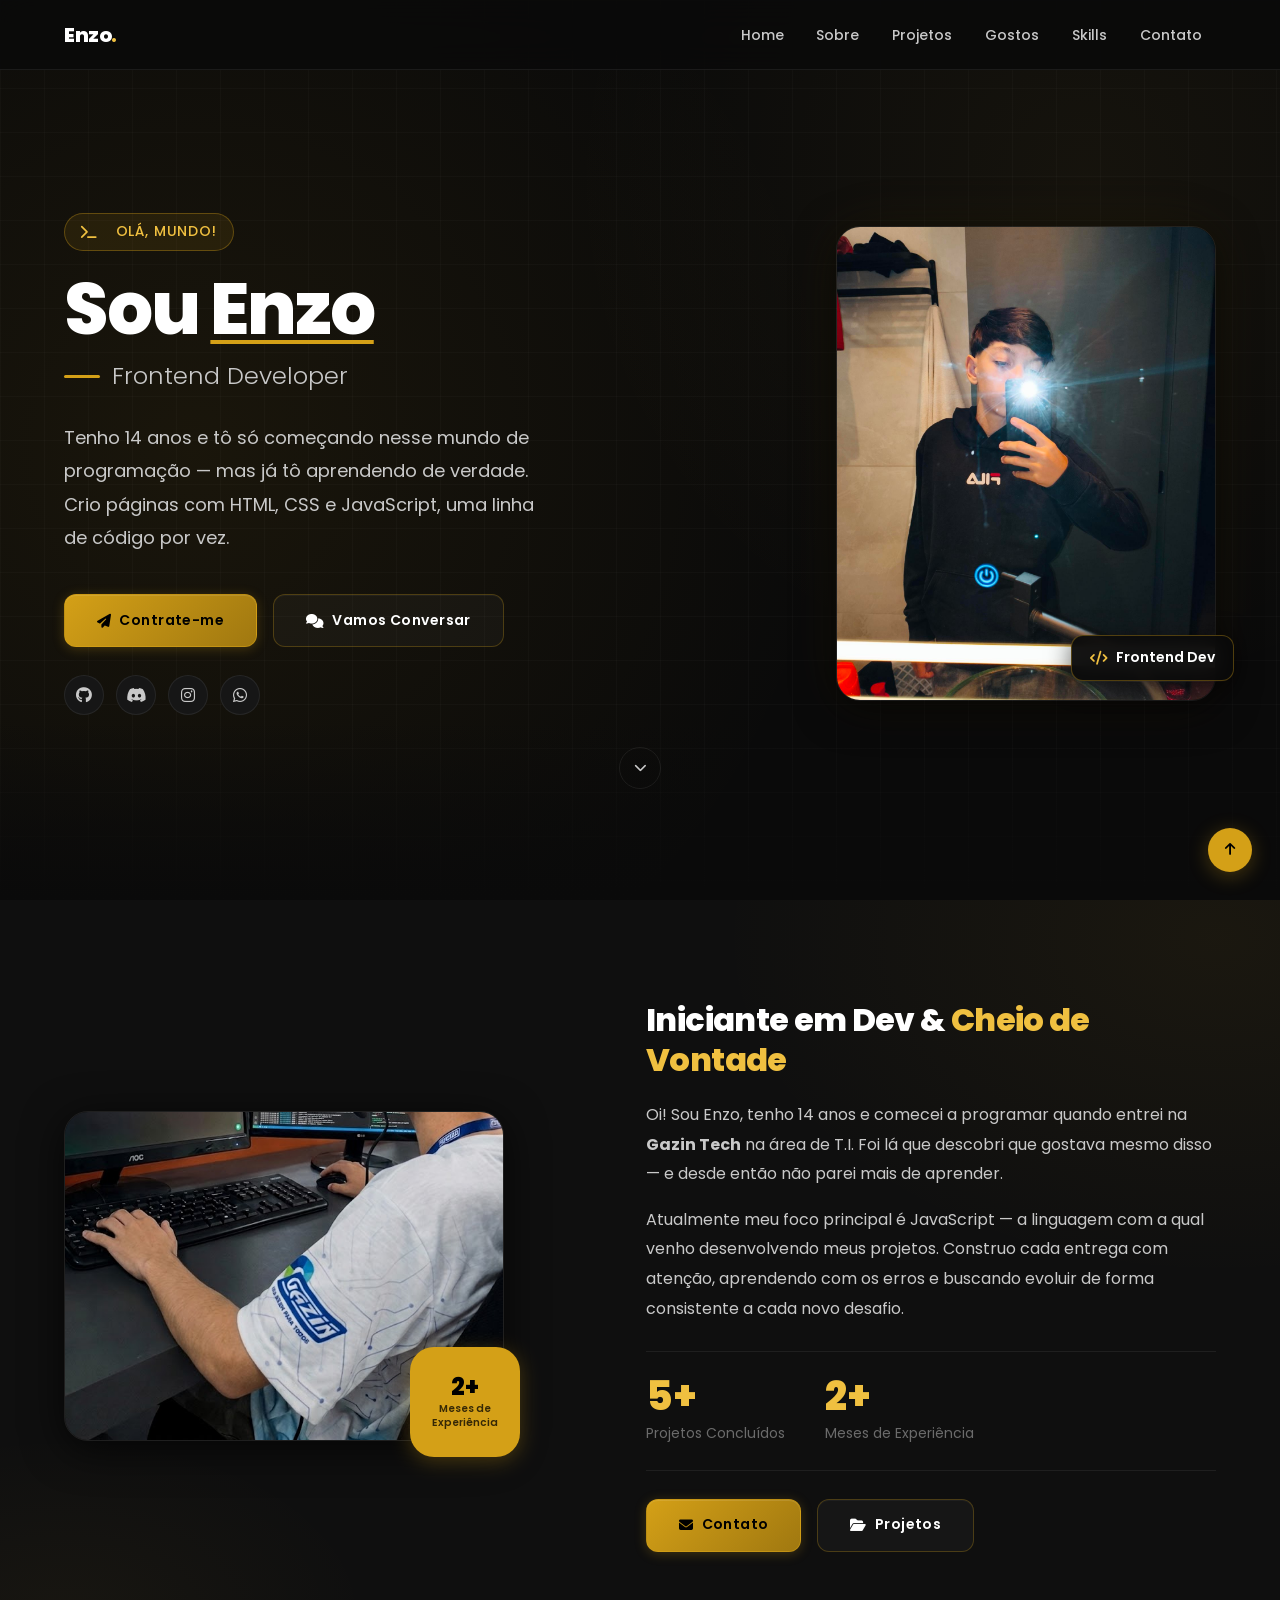
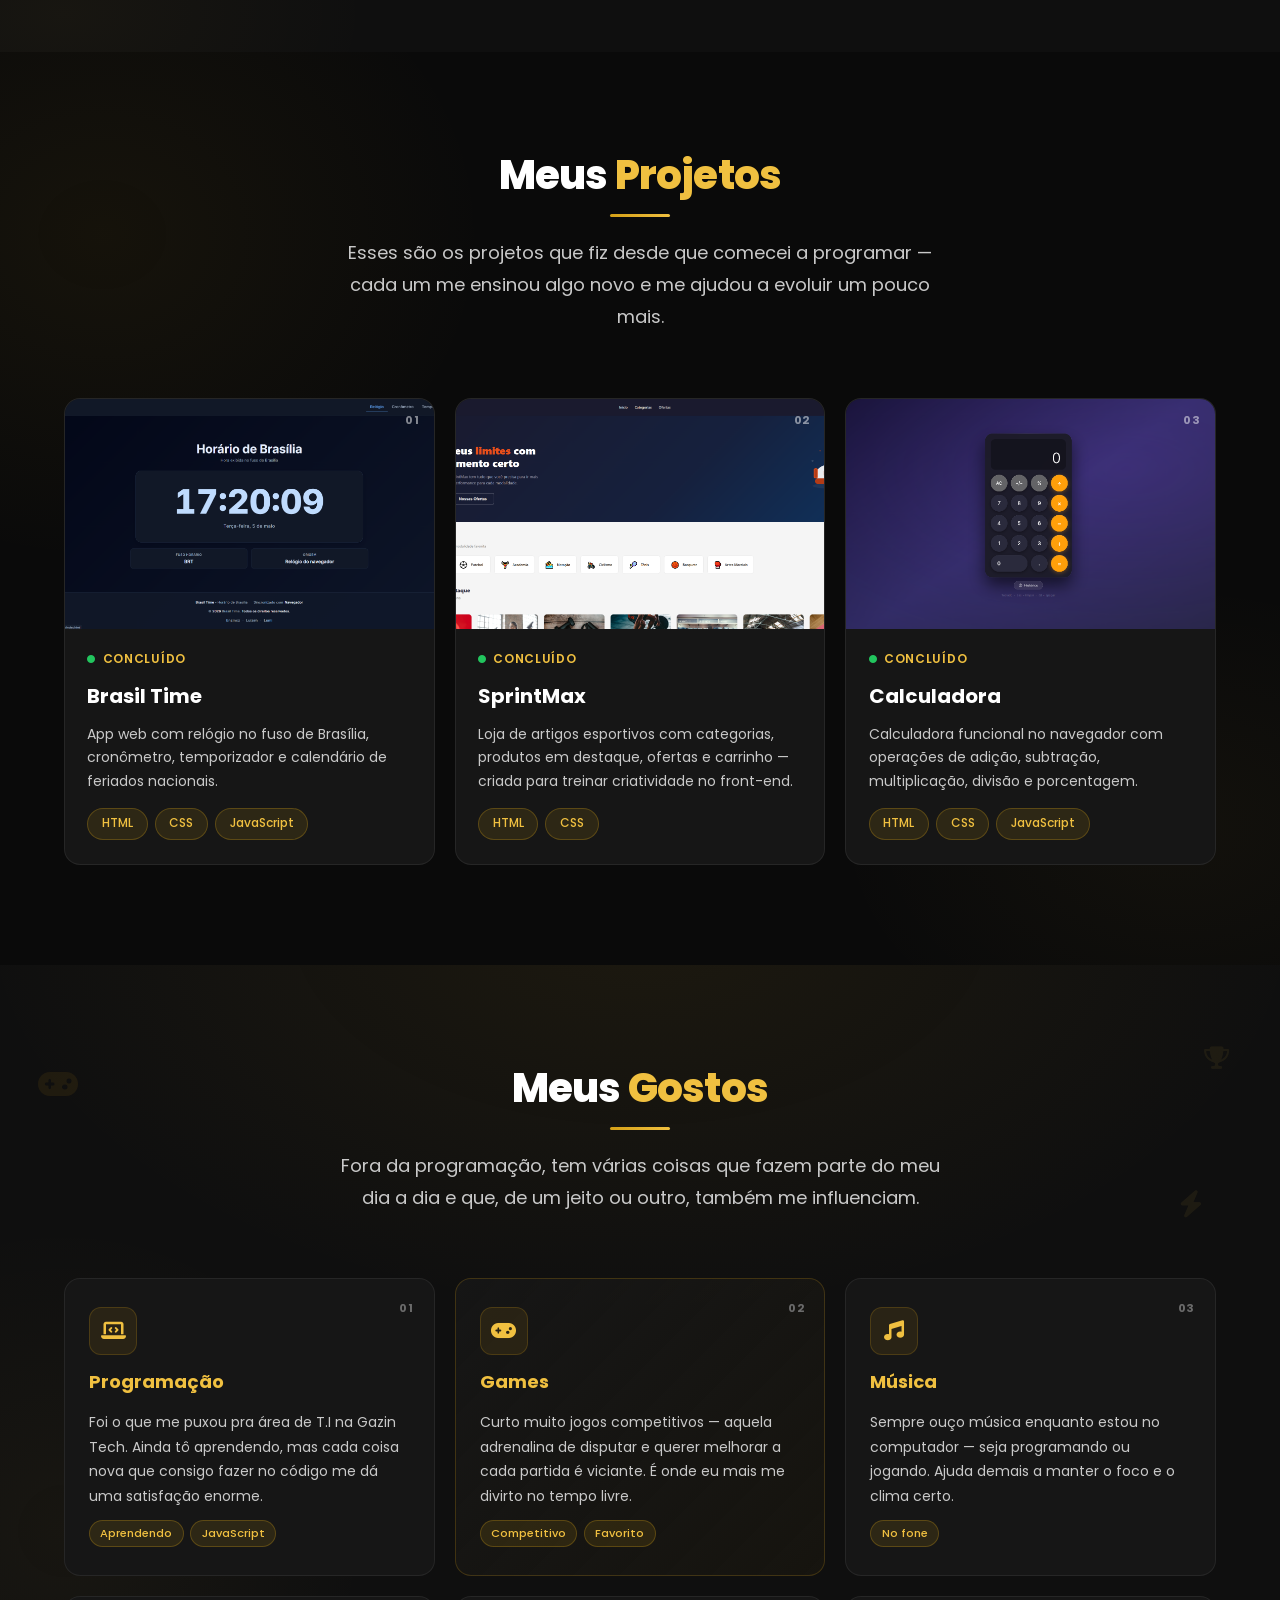
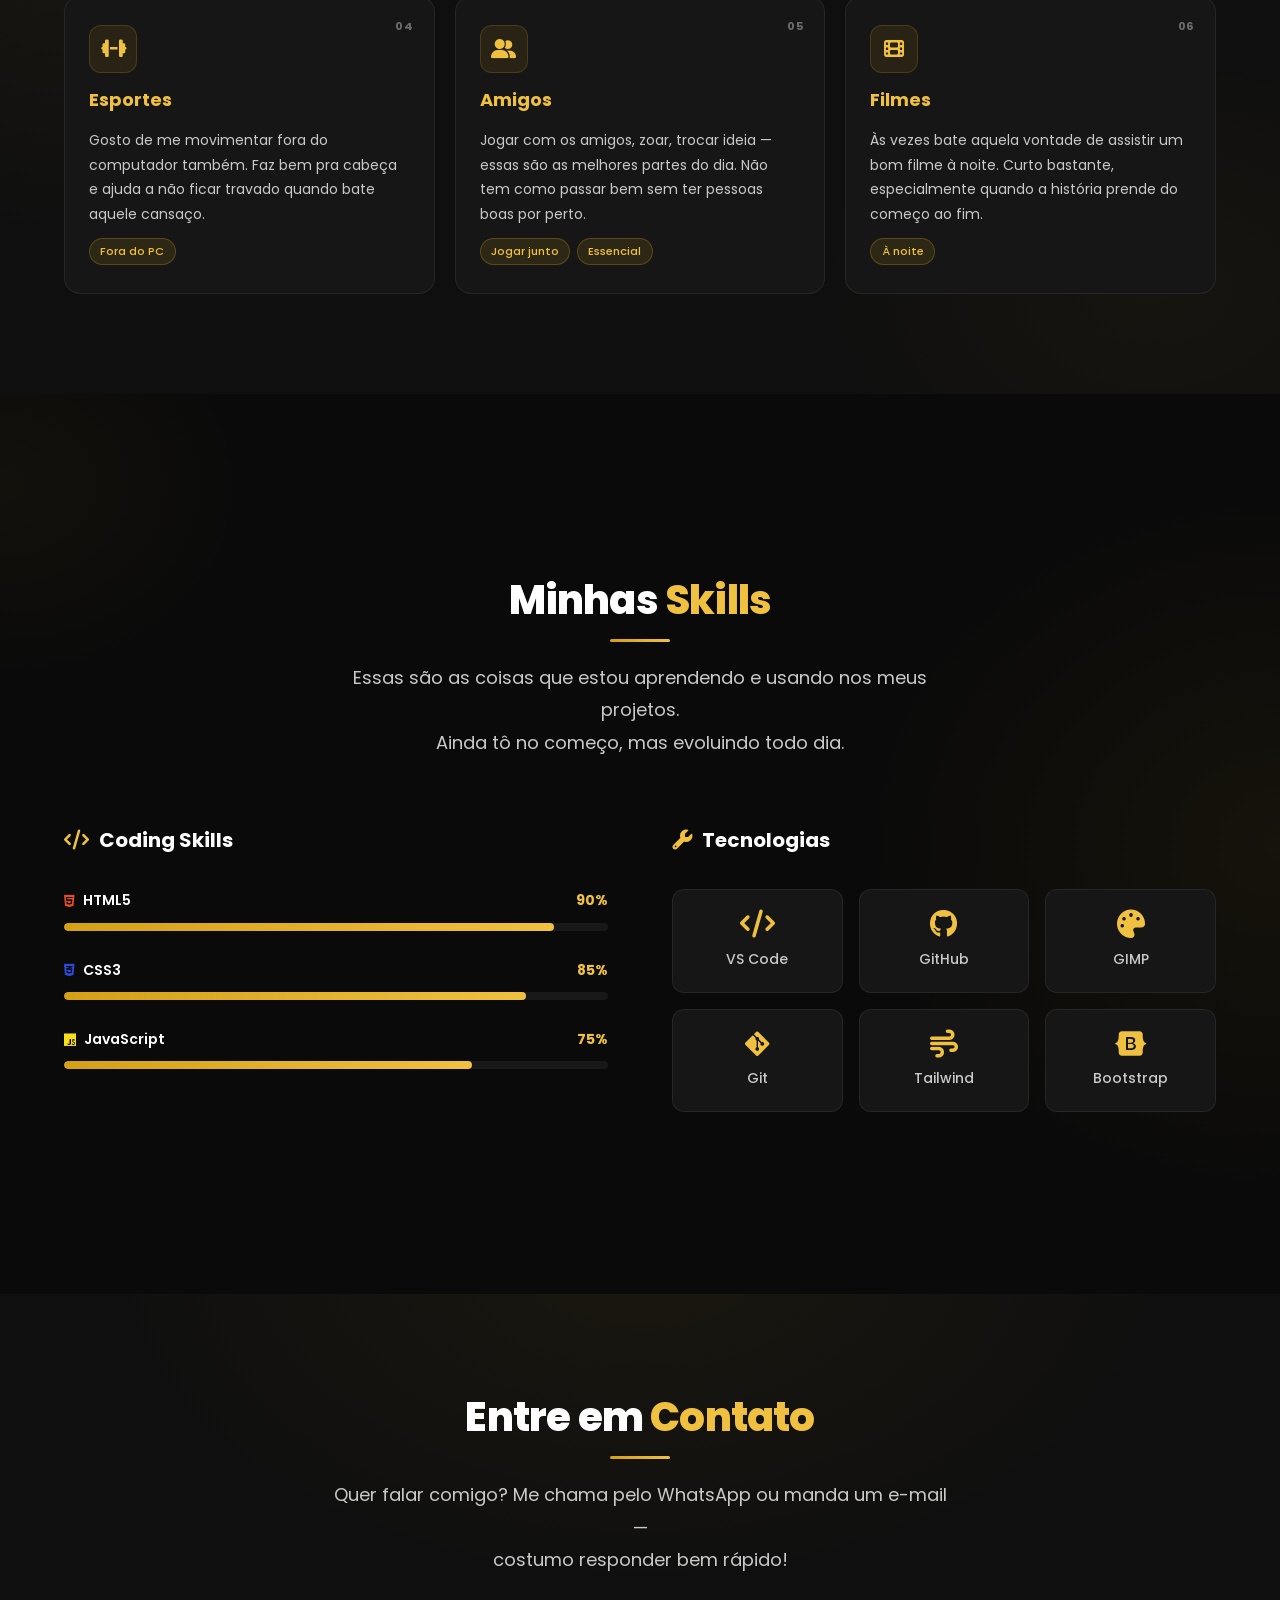
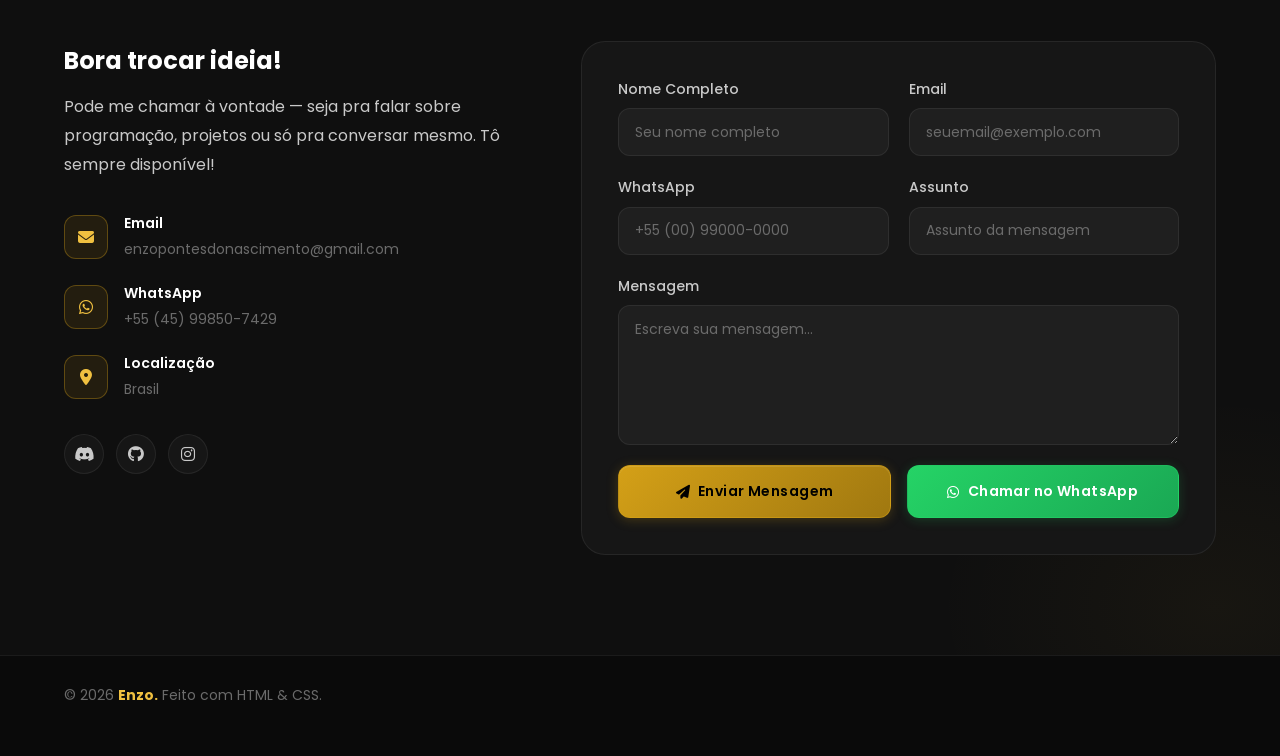
==== index.html @ 525763c8 "fix: ajusta a paleta de cores e corrige bugs de layout" ====
<!doctype html>
<html lang="pt-BR">
  <head>
    <meta charset="UTF-8" />
    <meta name="viewport" content="width=device-width, initial-scale=1.0" />
    <meta
      name="description"
      content="Portfólio de Enzo — Frontend Developer. Criando experiências web modernas com HTML, CSS e JavaScript."
    />
    <title>Enzo. — Frontend Developer</title>

    <!-- Google Fonts: Poppins -->
    <link rel="preconnect" href="https://fonts.googleapis.com" />
    <link rel="preconnect" href="https://fonts.gstatic.com" crossorigin />
    <link
      href="https://fonts.googleapis.com/css2?family=Poppins:wght@300;400;500;600;700;800&display=swap"
      rel="stylesheet"
    />

    <!-- Font Awesome 6 -->
    <link
      rel="stylesheet"
      href="https://cdnjs.cloudflare.com/ajax/libs/font-awesome/6.5.0/css/all.min.css"
    />

    <!-- Stylesheet -->
    <link rel="stylesheet" href="assets/css/style.css" />

    <!-- Favicon -->
    <link
      rel="icon"
      type="image/svg+xml"
      href="data:image/svg+xml,%3Csvg xmlns='http://www.w3.org/2000/svg' viewBox='0 0 32 32'%3E%3Crect width='32' height='32' rx='6' fill='%23090c15'/%3E%3Ctext x='9' y='24' font-family='Arial Black,sans-serif' font-size='24' font-weight='900' fill='%23ffffff'%3EE%3C/text%3E%3Ccircle cx='25' cy='22' r='3.5' fill='%233b82f6'/%3E%3C/svg%3E"
    />
  </head>
  <body>
    <!-- ================================================
       NAVBAR
  ================================================ -->
    <header class="navbar" id="navbar">
      <div class="navbar__container">
        <!-- Checkbox oculto para toggle mobile -->
        <input type="checkbox" id="nav-toggle" class="nav-toggle" />

        <!-- Logo -->
        <a href="#home" class="logo">Enzo<span>.</span></a>

        <!-- Botão hambúrguer (visível apenas no mobile) -->
        <label for="nav-toggle" class="hamburger" aria-label="Abrir menu">
          <span></span>
          <span></span>
          <span></span>
        </label>

        <!-- Links de navegação -->
        <nav class="nav-menu" aria-label="Navegação principal">
          <ul class="nav-list">
            <li><a href="#home" class="nav-link">Home</a></li>
            <li><a href="#sobre" class="nav-link">Sobre</a></li>
            <li><a href="#projetos" class="nav-link">Projetos</a></li>
            <li><a href="#gostos" class="nav-link">Gostos</a></li>
            <li><a href="#skills" class="nav-link">Skills</a></li>
            <li><a href="#contato" class="nav-link">Contato</a></li>
          </ul>
        </nav>
      </div>
    </header>

    <main>
      <!-- ================================================
         HOME / HERO
    ================================================ -->
      <section id="home" class="hero">
        <div class="container hero__container">
          <!-- Texto principal -->
          <div class="hero__content">
            <p class="hero__badge">
              <i class="fas fa-terminal"></i>&nbsp; Olá, Mundo!
            </p>

            <h1 class="hero__title">
              Sou <span class="hero__name">Enzo</span>
            </h1>

            <p class="hero__subtitle">
              <span class="hero__line"></span> Frontend Developer
            </p>

            <p class="hero__description">
              Tenho 14 anos e tô só começando nesse mundo de programação — mas
              já tô aprendendo de verdade. Crio páginas com HTML, CSS e
              JavaScript, uma linha de código por vez.
            </p>

            <div class="hero__actions">
              <a href="#contato" class="btn btn--primary">
                <i class="fas fa-paper-plane"></i> Contrate-me
              </a>
              <a href="#contato" class="btn btn--outline">
                <i class="fas fa-comments"></i> Vamos Conversar
              </a>
            </div>

            <div class="hero__socials">
              <a
                href="https://github.com/destypc"
                target="_blank"
                rel="noopener noreferrer"
                class="social-link"
                aria-label="GitHub"
              >
                <i class="fab fa-github"></i>
              </a>
              <a href="#" class="social-link" aria-label="Discord">
                <i class="fab fa-discord"></i>
              </a>
              <a href="#" class="social-link" aria-label="Instagram">
                <i class="fab fa-instagram"></i>
              </a>
              <a
                href="https://wa.me/554599850749"
                target="_blank"
                rel="noopener noreferrer"
                class="social-link"
                aria-label="WhatsApp"
              >
                <i class="fab fa-whatsapp"></i>
              </a>
            </div>
          </div>

          <!-- Foto com badge de função -->
          <div class="hero__visual">
            <div class="hero__photo-wrapper">
              <img
                src="imagens/enzo-home.jpg"
                alt="Foto de Enzo"
                class="hero__photo"
                loading="eager"
              />
              <div class="hero__tag">
                <i class="fas fa-code"></i>
                <span>Frontend Dev</span>
              </div>
            </div>
          </div>
        </div>

        <!-- Indicador de scroll -->
        <a
          href="#sobre"
          class="scroll-indicator"
          aria-label="Rolar para a próxima seção"
        >
          <i class="fas fa-chevron-down"></i>
        </a>
      </section>

      <!-- ================================================
         SOBRE MIM
    ================================================ -->
      <section id="sobre" class="sobre section">
        <div class="container">
          <div class="sobre__grid">
            <!-- Imagem com badge flutuante -->
            <div class="sobre__image-wrapper">
              <img
                src="imagens/enzo-sobre.jpg"
                alt="Enzo programando no computador"
                class="sobre__photo"
                loading="lazy"
              />
              <div class="sobre__badge">
                <strong>2+</strong>
                <span>Meses de<br />Experiência</span>
              </div>
            </div>

            <!-- Conteúdo textual -->
            <div class="sobre__content">
              <h2 class="sobre__title">
                Iniciante em Dev &amp; <span>Cheio de Vontade</span>
              </h2>

              <p class="sobre__text">
                Oi! Sou Enzo, tenho 14 anos e comecei a programar quando entrei
                na <strong>Gazin Tech</strong> na área de T.I. Foi lá que
                descobri que gostava mesmo disso — e desde então não parei mais
                de aprender.
              </p>

              <p class="sobre__text">
                Atualmente meu foco principal é JavaScript — a linguagem com a
                qual venho desenvolvendo meus projetos. Construo cada entrega
                com atenção, aprendendo com os erros e buscando evoluir de forma
                consistente a cada novo desafio.
              </p>

              <!-- Estatísticas -->
              <div class="sobre__stats">
                <div class="stat">
                  <strong class="stat__number">5+</strong>
                  <span class="stat__label">Projetos Concluídos</span>
                </div>
                <div class="stat">
                  <strong class="stat__number">2+</strong>
                  <span class="stat__label">Meses de Experiência</span>
                </div>
              </div>

              <div class="sobre__actions">
                <a href="#contato" class="btn btn--primary">
                  <i class="fas fa-envelope"></i> Contato
                </a>
                <a href="#projetos" class="btn btn--outline">
                  <i class="fas fa-folder-open"></i> Projetos
                </a>
              </div>
            </div>
          </div>
        </div>
      </section>

      <!-- ================================================
         PROJETOS
    ================================================ -->
      <section id="projetos" class="projetos section">
        <div class="container">
          <header class="section__header">
            <h2 class="section__title">Meus <span>Projetos</span></h2>
            <div class="section__divider"></div>
            <p class="section__subtitle">
              Esses são os projetos que fiz desde que comecei a programar — cada
              um me ensinou algo novo e me ajudou a evoluir um pouco mais.
            </p>
          </header>

          <div class="projetos__grid">
            <!-- Projeto 1: Brasil Time -->
            <article class="card-projeto">
              <div class="card-projeto__thumb">
                <img
                  src="imagens/projeto-time.png"
                  alt="Captura de tela do projeto Brasil Time"
                  loading="lazy"
                />
                <span class="card-projeto__num">01</span>
                <div class="card-projeto__overlay">
                  <a
                    href="#"
                    class="card-projeto__overlay-btn"
                    aria-label="Ver projeto"
                    title="Ver Projeto"
                  >
                    <i class="fas fa-arrow-up-right-from-square"></i>
                  </a>
                  <a
                    href="https://github.com/destypc"
                    target="_blank"
                    rel="noopener noreferrer"
                    class="card-projeto__overlay-btn"
                    aria-label="Ver no GitHub"
                    title="Ver no GitHub"
                  >
                    <i class="fab fa-github"></i>
                  </a>
                </div>
              </div>
              <div class="card-projeto__body">
                <p class="card-projeto__status">
                  <i class="fas fa-circle"></i> Concluído
                </p>
                <h3 class="card-projeto__name">Brasil Time</h3>
                <p class="card-projeto__desc">
                  App web com relógio no fuso de Brasília, cronômetro,
                  temporizador e calendário de feriados nacionais.
                </p>
                <div class="card-projeto__tags">
                  <span class="tag">HTML</span>
                  <span class="tag">CSS</span>
                  <span class="tag">JavaScript</span>
                </div>
              </div>
            </article>

            <!-- Projeto 2: SprintMax -->
            <article class="card-projeto">
              <div class="card-projeto__thumb">
                <img
                  src="imagens/projeto-loja.png"
                  alt="Captura de tela do projeto SprintMax"
                  loading="lazy"
                />
                <span class="card-projeto__num">02</span>
                <div class="card-projeto__overlay">
                  <a
                    href="#"
                    class="card-projeto__overlay-btn"
                    aria-label="Ver projeto"
                    title="Ver Projeto"
                  >
                    <i class="fas fa-arrow-up-right-from-square"></i>
                  </a>
                  <a
                    href="https://github.com/destypc"
                    target="_blank"
                    rel="noopener noreferrer"
                    class="card-projeto__overlay-btn"
                    aria-label="Ver no GitHub"
                    title="Ver no GitHub"
                  >
                    <i class="fab fa-github"></i>
                  </a>
                </div>
              </div>
              <div class="card-projeto__body">
                <p class="card-projeto__status">
                  <i class="fas fa-circle"></i> Concluído
                </p>
                <h3 class="card-projeto__name">SprintMax</h3>
                <p class="card-projeto__desc">
                  Loja de artigos esportivos com categorias, produtos em
                  destaque, ofertas e carrinho — criada para treinar
                  criatividade no front-end.
                </p>
                <div class="card-projeto__tags">
                  <span class="tag">HTML</span>
                  <span class="tag">CSS</span>
                </div>
              </div>
            </article>

            <!-- Projeto 3: Calculadora -->
            <article class="card-projeto">
              <div class="card-projeto__thumb">
                <img
                  src="imagens/projeto-calc.png"
                  alt="Captura de tela do projeto Calculadora"
                  loading="lazy"
                />
                <span class="card-projeto__num">03</span>
                <div class="card-projeto__overlay">
                  <a
                    href="#"
                    class="card-projeto__overlay-btn"
                    aria-label="Ver projeto"
                    title="Ver Projeto"
                  >
                    <i class="fas fa-arrow-up-right-from-square"></i>
                  </a>
                  <a
                    href="https://github.com/destypc"
                    target="_blank"
                    rel="noopener noreferrer"
                    class="card-projeto__overlay-btn"
                    aria-label="Ver no GitHub"
                    title="Ver no GitHub"
                  >
                    <i class="fab fa-github"></i>
                  </a>
                </div>
              </div>
              <div class="card-projeto__body">
                <p class="card-projeto__status">
                  <i class="fas fa-circle"></i> Concluído
                </p>
                <h3 class="card-projeto__name">Calculadora</h3>
                <p class="card-projeto__desc">
                  Calculadora funcional no navegador com operações de adição,
                  subtração, multiplicação, divisão e porcentagem.
                </p>
                <div class="card-projeto__tags">
                  <span class="tag">HTML</span>
                  <span class="tag">CSS</span>
                  <span class="tag">JavaScript</span>
                </div>
              </div>
            </article>
          </div>
        </div>
      </section>

      <!-- ================================================
         GOSTOS
    ================================================ -->
      <section id="gostos" class="gostos section">
        <!-- Elementos decorativos flutuantes gamer/tech -->
        <div class="gostos__deco" aria-hidden="true">
          <span class="gostos__deco-item gostos__deco-item--1"
            ><i class="fas fa-gamepad"></i
          ></span>
          <span class="gostos__deco-item gostos__deco-item--2"
            ><i class="fas fa-trophy"></i
          ></span>
          <span class="gostos__deco-item gostos__deco-item--3">◆</span>
          <span class="gostos__deco-item gostos__deco-item--4"
            ><i class="fas fa-bolt"></i
          ></span>
          <span class="gostos__deco-item gostos__deco-item--5">▲</span>
          <span class="gostos__deco-item gostos__deco-item--6"
            ><i class="fas fa-star"></i
          ></span>
          <span class="gostos__deco-item gostos__deco-item--7">■</span>
          <span class="gostos__deco-item gostos__deco-item--8"
            ><i class="fas fa-code"></i
          ></span>
        </div>
        <div class="container">
          <header class="section__header">
            <h2 class="section__title">Meus <span>Gostos</span></h2>
            <div class="section__divider"></div>
            <p class="section__subtitle">
              Fora da programação, tem várias coisas que fazem parte do meu dia
              a dia e que, de um jeito ou outro, também me influenciam.
            </p>
          </header>

          <div class="gostos__grid">
            <!-- Card 1: Programação -->
            <div class="card-gosto">
              <div class="card-gosto__icon-wrap">
                <i class="fas fa-laptop-code"></i>
              </div>
              <span class="card-gosto__num">01</span>
              <h3 class="card-gosto__title">Programação</h3>
              <p class="card-gosto__text">
                Foi o que me puxou pra área de T.I na Gazin Tech. Ainda tô
                aprendendo, mas cada coisa nova que consigo fazer no código me
                dá uma satisfação enorme.
              </p>
              <div class="card-gosto__tags">
                <span class="tag tag--xs">Aprendendo</span>
                <span class="tag tag--xs">JavaScript</span>
              </div>
            </div>

            <!-- Card 2: Games (destaque) -->
            <div class="card-gosto card-gosto--highlight">
              <div class="card-gosto__icon-wrap">
                <i class="fas fa-gamepad"></i>
              </div>
              <span class="card-gosto__num">02</span>
              <h3 class="card-gosto__title">Games</h3>
              <p class="card-gosto__text">
                Curto muito jogos competitivos — aquela adrenalina de disputar e
                querer melhorar a cada partida é viciante. É onde eu mais me
                divirto no tempo livre.
              </p>
              <div class="card-gosto__tags">
                <span class="tag tag--xs">Competitivo</span>
                <span class="tag tag--xs">Favorito</span>
              </div>
            </div>

            <!-- Card 3: Música -->
            <div class="card-gosto">
              <div class="card-gosto__icon-wrap">
                <i class="fas fa-music"></i>
              </div>
              <span class="card-gosto__num">03</span>
              <h3 class="card-gosto__title">Música</h3>
              <p class="card-gosto__text">
                Sempre ouço música enquanto estou no computador — seja
                programando ou jogando. Ajuda demais a manter o foco e o clima
                certo.
              </p>
              <div class="card-gosto__tags">
                <span class="tag tag--xs">No fone</span>
              </div>
            </div>

            <!-- Card 4: Esportes -->
            <div class="card-gosto">
              <div class="card-gosto__icon-wrap">
                <i class="fas fa-dumbbell"></i>
              </div>
              <span class="card-gosto__num">04</span>
              <h3 class="card-gosto__title">Esportes</h3>
              <p class="card-gosto__text">
                Gosto de me movimentar fora do computador também. Faz bem pra
                cabeça e ajuda a não ficar travado quando bate aquele cansaço.
              </p>
              <div class="card-gosto__tags">
                <span class="tag tag--xs">Fora do PC</span>
              </div>
            </div>

            <!-- Card 5: Amigos -->
            <div class="card-gosto">
              <div class="card-gosto__icon-wrap">
                <i class="fas fa-user-group"></i>
              </div>
              <span class="card-gosto__num">05</span>
              <h3 class="card-gosto__title">Amigos</h3>
              <p class="card-gosto__text">
                Jogar com os amigos, zoar, trocar ideia — essas são as melhores
                partes do dia. Não tem como passar bem sem ter pessoas boas por
                perto.
              </p>
              <div class="card-gosto__tags">
                <span class="tag tag--xs">Jogar junto</span>
                <span class="tag tag--xs">Essencial</span>
              </div>
            </div>

            <!-- Card 6: Filmes -->
            <div class="card-gosto">
              <div class="card-gosto__icon-wrap">
                <i class="fas fa-film"></i>
              </div>
              <span class="card-gosto__num">06</span>
              <h3 class="card-gosto__title">Filmes</h3>
              <p class="card-gosto__text">
                Às vezes bate aquela vontade de assistir um bom filme à noite.
                Curto bastante, especialmente quando a história prende do começo
                ao fim.
              </p>
              <div class="card-gosto__tags">
                <span class="tag tag--xs">À noite</span>
              </div>
            </div>
          </div>
        </div>
      </section>

      <!-- ================================================
         SKILLS
    ================================================ -->
      <section id="skills" class="skills section">
        <div class="container">
          <header class="section__header">
            <h2 class="section__title">Minhas <span>Skills</span></h2>
            <div class="section__divider"></div>
            <p class="section__subtitle">
              Essas são as coisas que estou aprendendo e usando nos meus
              projetos.<br />
              Ainda tô no começo, mas evoluindo todo dia.
            </p>
          </header>

          <div class="skills__grid">
            <!-- Painel: Coding Skills -->
            <div class="skills__panel">
              <h3 class="skills__panel-title">
                <i class="fas fa-code"></i> Coding Skills
              </h3>
              <div class="skills__bars">
                <div class="skill">
                  <div class="skill__info">
                    <span class="skill__name">
                      <i class="fab fa-html5 icon--html"></i> HTML5
                    </span>
                    <span class="skill__pct">90%</span>
                  </div>
                  <div class="skill__track">
                    <div class="skill__bar" style="--pct: 90%"></div>
                  </div>
                </div>

                <div class="skill">
                  <div class="skill__info">
                    <span class="skill__name">
                      <i class="fab fa-css3-alt icon--css"></i> CSS3
                    </span>
                    <span class="skill__pct">85%</span>
                  </div>
                  <div class="skill__track">
                    <div class="skill__bar" style="--pct: 85%"></div>
                  </div>
                </div>

                <div class="skill">
                  <div class="skill__info">
                    <span class="skill__name">
                      <i class="fab fa-js icon--js"></i> JavaScript
                    </span>
                    <span class="skill__pct">75%</span>
                  </div>
                  <div class="skill__track">
                    <div class="skill__bar" style="--pct: 75%"></div>
                  </div>
                </div>
              </div>
            </div>

            <!-- Painel: Tecnologias -->
            <div class="skills__panel">
              <h3 class="skills__panel-title">
                <i class="fas fa-wrench"></i> Tecnologias
              </h3>
              <div class="tech-grid">
                <div class="card-tech">
                  <i class="fas fa-code card-tech__icon"></i>
                  <span>VS Code</span>
                </div>
                <div class="card-tech">
                  <i class="fab fa-github card-tech__icon"></i>
                  <span>GitHub</span>
                </div>
                <div class="card-tech">
                  <i class="fas fa-palette card-tech__icon"></i>
                  <span>GIMP</span>
                </div>
                <div class="card-tech">
                  <i class="fab fa-git-alt card-tech__icon"></i>
                  <span>Git</span>
                </div>
                <div class="card-tech">
                  <i class="fas fa-wind card-tech__icon"></i>
                  <span>Tailwind</span>
                </div>
                <div class="card-tech">
                  <i class="fab fa-bootstrap card-tech__icon"></i>
                  <span>Bootstrap</span>
                </div>
              </div>
            </div>
          </div>
        </div>
      </section>

      <!-- ================================================
         CONTATO
    ================================================ -->
      <section id="contato" class="contato section">
        <div class="container">
          <header class="section__header">
            <h2 class="section__title">Entre em <span>Contato</span></h2>
            <div class="section__divider"></div>
            <p class="section__subtitle">
              Quer falar comigo? Me chama pelo WhatsApp ou manda um e-mail —<br />
              costumo responder bem rápido!
            </p>
          </header>

          <div class="contato__grid">
            <!-- Informações de contato -->
            <div class="contato__info">
              <h3 class="contato__info-title">Bora trocar ideia!</h3>
              <p class="contato__info-text">
                Pode me chamar à vontade — seja pra falar sobre programação,
                projetos ou só pra conversar mesmo. Tô sempre disponível!
              </p>

              <ul class="contato__list">
                <li class="contato__item">
                  <div class="contato__icon-wrap">
                    <i class="fas fa-envelope"></i>
                  </div>
                  <div class="contato__item-info">
                    <strong>Email</strong>
                    <span>enzopontesdonascimento@gmail.com</span>
                  </div>
                </li>
                <li class="contato__item">
                  <div class="contato__icon-wrap">
                    <i class="fab fa-whatsapp"></i>
                  </div>
                  <div class="contato__item-info">
                    <strong>WhatsApp</strong>
                    <span>+55 (45) 99850-7429</span>
                  </div>
                </li>
                <li class="contato__item">
                  <div class="contato__icon-wrap">
                    <i class="fas fa-location-dot"></i>
                  </div>
                  <div class="contato__item-info">
                    <strong>Localização</strong>
                    <span>Brasil</span>
                  </div>
                </li>
              </ul>

              <div class="contato__socials">
                <a href="#" class="social-link" aria-label="Discord">
                  <i class="fab fa-discord"></i>
                </a>
                <a
                  href="https://github.com/destypc"
                  target="_blank"
                  rel="noopener noreferrer"
                  class="social-link"
                  aria-label="GitHub"
                >
                  <i class="fab fa-github"></i>
                </a>
                <a href="#" class="social-link" aria-label="Instagram">
                  <i class="fab fa-instagram"></i>
                </a>
              </div>
            </div>

            <!-- Formulário de contato -->
            <form
              class="contato__form"
              action="mailto:enzopontesdonascimento@gmail.com"
              method="post"
              enctype="text/plain"
            >
              <div class="form__row">
                <div class="form__field">
                  <label for="nome" class="form__label">Nome Completo</label>
                  <input
                    type="text"
                    id="nome"
                    name="nome"
                    class="form__input"
                    placeholder="Seu nome completo"
                    required
                  />
                </div>
                <div class="form__field">
                  <label for="email" class="form__label">Email</label>
                  <input
                    type="email"
                    id="email"
                    name="email"
                    class="form__input"
                    placeholder="seuemail@exemplo.com"
                    required
                  />
                </div>
              </div>

              <div class="form__row">
                <div class="form__field">
                  <label for="whatsapp" class="form__label">WhatsApp</label>
                  <input
                    type="tel"
                    id="whatsapp"
                    name="whatsapp"
                    class="form__input"
                    placeholder="+55 (00) 99000-0000"
                  />
                </div>
                <div class="form__field">
                  <label for="assunto" class="form__label">Assunto</label>
                  <input
                    type="text"
                    id="assunto"
                    name="assunto"
                    class="form__input"
                    placeholder="Assunto da mensagem"
                    required
                  />
                </div>
              </div>

              <div class="form__field">
                <label for="mensagem" class="form__label">Mensagem</label>
                <textarea
                  id="mensagem"
                  name="mensagem"
                  class="form__textarea"
                  rows="5"
                  placeholder="Escreva sua mensagem..."
                  required
                ></textarea>
              </div>

              <div class="form__actions">
                <button type="submit" class="btn btn--primary">
                  <i class="fas fa-paper-plane"></i> Enviar Mensagem
                </button>
                <a
                  href="https://wa.me/554599850749"
                  target="_blank"
                  rel="noopener noreferrer"
                  class="btn btn--whatsapp"
                >
                  <i class="fab fa-whatsapp"></i> Chamar no WhatsApp
                </a>
              </div>
            </form>
          </div>
        </div>
      </section>
    </main>

    <!-- ================================================
       FOOTER
  ================================================ -->
    <footer class="footer">
      <div class="container footer__container">
        <p class="footer__copy">
          &copy; 2026 <span>Enzo.</span> Feito com HTML &amp; CSS.
        </p>
      </div>
    </footer>

    <!-- Botão flutuante: voltar ao topo -->
    <a href="#home" class="scroll-top" aria-label="Voltar ao topo">
      <i class="fas fa-arrow-up"></i>
    </a>
  </body>
</html>
---- assets/css/style.css ----
/* ======================================================
   ENZO. — PORTFOLIO
   Arquivo: assets/css/style.css
   ====================================================== */

/* ─────────────────────────────────────────────────────
   1. CSS VARIABLES & ROOT
───────────────────────────────────────────────────── */
:root {
  --color-bg: #0a0a0a;
  --color-bg-alt: #0f0f0f;
  --color-surface: #161616;
  --color-surface-2: #1e1e1e;
  --color-accent: #d4a017;
  --color-accent-lt: #f0c040;
  --color-accent-glow: rgba(212, 160, 23, 0.15);
  --color-text: #ffffff;
  --color-text-2: #c9c9c9;
  --color-text-muted: #6b6b6b;
  --color-border: rgba(255, 255, 255, 0.07);
  --color-border-acc: rgba(212, 160, 23, 0.35);
  --color-success: #22c55e;
  --color-whatsapp: #25d366;

  --shadow-sm: 0 2px 10px rgba(0, 0, 0, 0.5);
  --shadow-md: 0 4px 24px rgba(0, 0, 0, 0.6);
  --shadow-lg: 0 8px 40px rgba(0, 0, 0, 0.7);
  --shadow-acc: 0 4px 20px rgba(212, 160, 23, 0.3);

  --r-sm: 6px;
  --r-md: 12px;
  --r-lg: 16px;
  --r-xl: 24px;
  --r-2xl: 32px;

  --gap-xs: 0.5rem;
  --gap-sm: 1rem;
  --gap-md: 1.5rem;
  --gap-lg: 2.5rem;
  --gap-xl: 4rem;
  --gap-2xl: 6rem;

  --font: "Poppins", sans-serif;
  --fs-xs: 0.75rem;
  --fs-sm: 0.875rem;
  --fs-base: 1rem;
  --fs-lg: 1.125rem;
  --fs-xl: 1.25rem;
  --fs-2xl: 1.5rem;
  --fs-3xl: 2rem;
  --fs-4xl: 2.5rem;
  --fs-5xl: 3.5rem;
  --fs-6xl: 4.5rem;

  --t-fast: 0.15s ease;
  --t-base: 0.3s ease;
  --t-slow: 0.5s ease;

  --nav-h: 70px;
  --max-w: 1200px;
  --section-py: 100px;
}

/* ─────────────────────────────────────────────────────
   2. RESET & BASE
───────────────────────────────────────────────────── */
*,
*::before,
*::after {
  box-sizing: border-box;
  margin: 0;
  padding: 0;
}

html {
  scroll-behavior: smooth;
  /* scroll-padding-top desligado aqui — cada seção tem seu próprio scroll-margin-top */
  -webkit-text-size-adjust: 100%;
}

body {
  font-family: var(--font);
  font-size: var(--fs-base);
  color: var(--color-text);
  background-color: var(--color-bg);
  line-height: 1.7;
  overflow-x: hidden;
  -webkit-font-smoothing: antialiased;
  -moz-osx-font-smoothing: grayscale;
}

/* ── Scrollbar personalizada ─────────────────────── */
::-webkit-scrollbar {
  width: 6px;
}
::-webkit-scrollbar-track {
  background: var(--color-bg);
}
::-webkit-scrollbar-thumb {
  background: var(--color-accent);
  border-radius: 100px;
}
::-webkit-scrollbar-thumb:hover {
  background: var(--color-accent-lt);
}
/* Firefox */
* {
  scrollbar-width: thin;
  scrollbar-color: var(--color-accent) var(--color-bg);
}

img {
  display: block;
  max-width: 100%;
  height: auto;
}

a {
  color: inherit;
  text-decoration: none;
}

ul,
ol {
  list-style: none;
}

button,
input,
textarea,
select {
  font-family: inherit;
  font-size: inherit;
}

button {
  cursor: pointer;
  border: none;
  background: none;
}

/* ─────────────────────────────────────────────────────
   3. UTILITÁRIOS COMPARTILHADOS
───────────────────────────────────────────────────── */
.container {
  width: 100%;
  max-width: var(--max-w);
  margin-inline: auto;
  padding-inline: 1.5rem;
  position: relative;
  z-index: 1;
}

.section {
  padding-block: var(--section-py);
  position: relative;
  overflow: hidden;
  /* Offset para compensar a navbar fixa em TODAS as seções */
  scroll-margin-top: var(--nav-h);
}

.section__header {
  text-align: center;
  margin-bottom: var(--gap-xl);
}

.section__title {
  font-size: var(--fs-4xl);
  font-weight: 800;
  letter-spacing: -0.02em;
  line-height: 1.15;
}

.section__title span {
  color: var(--color-accent-lt);
}

.section__divider {
  width: 60px;
  height: 3px;
  background: linear-gradient(90deg, var(--color-accent), var(--color-accent-lt));
  border-radius: 2px;
  margin: 1rem auto 1.25rem;
}

.section__subtitle {
  font-size: var(--fs-lg);
  color: var(--color-text-2);
  max-width: 620px;
  margin-inline: auto;
  line-height: 1.8;
}

/* Botões */
.btn {
  display: inline-flex;
  align-items: center;
  justify-content: center;
  gap: 0.5rem;
  padding: 0.85rem 2rem;
  border-radius: var(--r-md);
  font-size: var(--fs-sm);
  font-weight: 600;
  letter-spacing: 0.03em;
  transition: all 0.35s cubic-bezier(0.4, 0, 0.2, 1);
  cursor: pointer;
  white-space: nowrap;
  border: 1.5px solid transparent;
  position: relative;
  overflow: hidden;
}

.btn::before {
  content: "";
  position: absolute;
  inset: 0;
  background: linear-gradient(135deg, rgba(255, 255, 255, 0.08) 0%, transparent 55%);
  opacity: 0;
  transition: opacity 0.3s ease;
  pointer-events: none;
  border-radius: inherit;
}

.btn:hover::before { opacity: 1; }

.btn--primary {
  background: linear-gradient(135deg, var(--color-accent) 0%, #a07810 100%);
  color: #000;
  border-color: rgba(212, 160, 23, 0.5);
  box-shadow: 0 2px 12px rgba(212, 160, 23, 0.25), inset 0 1px 0 rgba(255,255,255,0.1);
}

.btn--primary:hover {
  background: linear-gradient(135deg, var(--color-accent-lt) 0%, var(--color-accent) 100%);
  border-color: rgba(240, 192, 64, 0.6);
  transform: translateY(-2px);
  box-shadow: 0 8px 28px rgba(212,160,23,0.45), 0 0 0 1px rgba(240,192,64,0.25), inset 0 1px 0 rgba(255,255,255,0.15);
}

.btn--outline {
  background: rgba(255, 255, 255, 0.03);
  color: var(--color-text);
  border-color: rgba(212, 160, 23, 0.28);
  box-shadow: inset 0 1px 0 rgba(255,255,255,0.04);
}

.btn--outline:hover {
  background: rgba(212, 160, 23, 0.1);
  border-color: rgba(240, 192, 64, 0.55);
  color: var(--color-accent-lt);
  transform: translateY(-2px);
  box-shadow: 0 4px 20px rgba(212,160,23,0.2), 0 0 0 1px rgba(240,192,64,0.15);
}

.btn--whatsapp {
  background: linear-gradient(135deg, #25d366 0%, #1aa854 100%);
  color: #fff;
  border-color: rgba(37, 211, 102, 0.4);
  box-shadow: 0 2px 12px rgba(37, 211, 102, 0.2);
}

.btn--whatsapp:hover {
  background: linear-gradient(135deg, #2be574 0%, #25d366 100%);
  border-color: rgba(37, 211, 102, 0.6);
  transform: translateY(-2px);
  box-shadow: 0 8px 28px rgba(37,211,102,0.4), 0 0 0 1px rgba(37,211,102,0.2);
}

.tag {
  display: inline-flex;
  align-items: center;
  padding: 0.3rem 0.85rem;
  background: rgba(212, 160, 23, 0.12);
  color: var(--color-accent-lt);
  border: 1px solid rgba(212, 160, 23, 0.28);
  border-radius: 100px;
  font-size: var(--fs-xs);
  font-weight: 500;
  transition: var(--t-fast);
}

.tag--xs {
  padding: 0.2rem 0.65rem;
  font-size: 0.7rem;
}

.social-link {
  display: inline-flex;
  align-items: center;
  justify-content: center;
  width: 40px;
  height: 40px;
  border-radius: 50%;
  border: 1px solid var(--color-border);
  background: var(--color-surface);
  color: var(--color-text-2);
  font-size: 1rem;
  transition: all var(--t-base);
}

.social-link:hover {
  background: var(--color-accent-glow);
  border-color: var(--color-accent-lt);
  color: var(--color-accent-lt);
  transform: translateY(-3px);
  box-shadow: var(--shadow-acc);
}

/* ─────────────────────────────────────────────────────
   4. NAVBAR
───────────────────────────────────────────────────── */
.navbar {
  position: fixed;
  inset-block-start: 0;
  inset-inline: 0;
  z-index: 1000;
  height: var(--nav-h);
  background: rgba(10, 10, 10, 0.92);
  backdrop-filter: blur(16px);
  -webkit-backdrop-filter: blur(16px);
  border-bottom: 1px solid var(--color-border);
}

.navbar__container {
  display: flex;
  align-items: center;
  justify-content: space-between;
  height: 100%;
  max-width: var(--max-w);
  margin-inline: auto;
  padding-inline: 1.5rem;
}

.logo {
  font-size: var(--fs-xl);
  font-weight: 800;
  color: var(--color-text);
  letter-spacing: -0.02em;
  z-index: 10;
  flex-shrink: 0;
}

.logo span { color: var(--color-accent-lt); }

.nav-toggle { display: none; }

.nav-list {
  display: flex;
  align-items: center;
  gap: 0.25rem;
}

.nav-link {
  position: relative;
  padding: 0.5rem 0.9rem;
  font-size: var(--fs-sm);
  font-weight: 500;
  color: var(--color-text-2);
  border-radius: var(--r-sm);
  transition: color var(--t-base);
}

.nav-link::after {
  content: "";
  position: absolute;
  bottom: 2px;
  left: 50%;
  transform: translateX(-50%);
  width: 0;
  height: 2px;
  background: var(--color-accent-lt);
  border-radius: 2px;
  transition: width var(--t-base);
}

.nav-link:hover { color: var(--color-text); }
.nav-link:hover::after { width: calc(100% - 1.8rem); }

.hamburger {
  display: none;
  flex-direction: column;
  justify-content: center;
  gap: 5px;
  width: 30px;
  height: 30px;
  cursor: pointer;
  z-index: 10;
}

.hamburger span {
  display: block;
  width: 100%;
  height: 2px;
  background: var(--color-text);
  border-radius: 2px;
  transition: all var(--t-base);
  transform-origin: left center;
}

/* ─────────────────────────────────────────────────────
   5. HERO
───────────────────────────────────────────────────── */
#home {
  scroll-margin-top: 0; /* hero não precisa de offset — é o topo */
}

.hero {
  position: relative;
  min-height: 100dvh;
  display: flex;
  flex-direction: column;
  justify-content: center;
  padding-top: var(--nav-h);
  background-image:
    radial-gradient(circle at 15% 50%, rgba(212,160,23,0.08) 0%, transparent 55%),
    radial-gradient(circle at 85% 20%, rgba(240,192,64,0.05) 0%, transparent 40%),
    linear-gradient(rgba(255,255,255,0.018) 1px, transparent 1px),
    linear-gradient(90deg, rgba(255,255,255,0.018) 1px, transparent 1px);
  background-size: 100% 100%, 100% 100%, 44px 44px, 44px 44px;
}

.hero__container {
  display: flex;
  align-items: center;
  justify-content: space-between;
  gap: var(--gap-xl);
  padding-block: var(--gap-xl);
}

.hero__content {
  max-width: 580px;
  animation: fadeInUp 0.75s ease both;
}

.hero__badge {
  display: inline-flex;
  align-items: center;
  gap: 0.5rem;
  padding: 0.4rem 1rem;
  background: rgba(212, 160, 23, 0.1);
  border: 1px solid var(--color-border-acc);
  border-radius: 100px;
  font-size: var(--fs-sm);
  font-weight: 500;
  color: var(--color-accent-lt);
  margin-bottom: 1.25rem;
  letter-spacing: 0.06em;
  text-transform: uppercase;
}

.hero__title {
  font-size: var(--fs-6xl);
  font-weight: 800;
  line-height: 1.05;
  letter-spacing: -0.03em;
  margin-bottom: 0.6rem;
}

.hero__name {
  text-decoration: underline;
  text-decoration-color: var(--color-accent);
  text-underline-offset: 6px;
  text-decoration-thickness: 4px;
}

.hero__subtitle {
  display: flex;
  align-items: center;
  gap: 0.75rem;
  font-size: var(--fs-2xl);
  font-weight: 300;
  color: var(--color-text-2);
  margin-bottom: 1.5rem;
}

.hero__line {
  display: inline-block;
  width: 36px;
  height: 3px;
  background: var(--color-accent);
  border-radius: 2px;
  flex-shrink: 0;
}

.hero__description {
  font-size: var(--fs-lg);
  color: var(--color-text-2);
  line-height: 1.85;
  margin-bottom: var(--gap-lg);
  max-width: 480px;
}

.hero__actions {
  display: flex;
  gap: 1rem;
  flex-wrap: wrap;
  margin-bottom: 1.75rem;
}

.hero__socials {
  display: flex;
  gap: 0.75rem;
}

.hero__visual {
  flex-shrink: 0;
  animation: fadeInRight 0.85s ease 0.2s both;
}

.hero__photo-wrapper {
  position: relative;
  width: 380px;
}

.hero__photo {
  width: 100%;
  aspect-ratio: 4 / 5;
  object-fit: cover;
  border-radius: var(--r-xl);
  border: 1px solid var(--color-border);
  box-shadow: var(--shadow-lg), 0 0 60px rgba(212,160,23,0.08);
}

.hero__tag {
  position: absolute;
  bottom: 20px;
  right: -18px;
  display: flex;
  align-items: center;
  gap: 0.55rem;
  padding: 0.65rem 1.1rem;
  background: rgba(10, 10, 10, 0.95);
  border: 1px solid var(--color-border-acc);
  border-radius: var(--r-md);
  font-size: var(--fs-sm);
  font-weight: 600;
  color: var(--color-text);
  backdrop-filter: blur(10px);
  -webkit-backdrop-filter: blur(10px);
  box-shadow: var(--shadow-md);
  white-space: nowrap;
}

.hero__tag i { color: var(--color-accent-lt); }

.scroll-indicator {
  position: absolute;
  bottom: 2rem;
  left: 50%;
  transform: translateX(-50%);
  width: 42px;
  height: 42px;
  display: flex;
  align-items: center;
  justify-content: center;
  border: 1px solid var(--color-border);
  border-radius: 50%;
  color: var(--color-text-2);
  font-size: 0.8rem;
  animation: bounceDown 2.2s ease-in-out infinite;
  transition: all var(--t-base);
}

.scroll-indicator:hover {
  background: var(--color-accent-glow);
  border-color: var(--color-accent-lt);
  color: var(--color-accent-lt);
}

/* ─────────────────────────────────────────────────────
   6. SOBRE
───────────────────────────────────────────────────── */
.sobre {
  background: var(--color-bg-alt);
}

.sobre__grid {
  display: grid;
  grid-template-columns: 1fr 1.1fr;
  gap: var(--gap-xl);
  align-items: center;
}

.sobre__image-wrapper {
  position: relative;
  max-width: 440px;
}

/* Foto sem gradiente escuro, mostrando a parte de baixo da imagem (rosto/corpo) */
.sobre__photo {
  width: 100%;
  border-radius: var(--r-xl);
  border: 1px solid var(--color-border);
  box-shadow: var(--shadow-lg);
  aspect-ratio: 4 / 3;
  object-fit: cover;
  object-position: center bottom; /* prioriza a parte de baixo — onde fica o rosto */
  display: block;
}

.sobre__badge {
  position: absolute;
  bottom: -16px;
  right: -16px;
  display: flex;
  flex-direction: column;
  align-items: center;
  justify-content: center;
  width: 110px;
  height: 110px;
  background: var(--color-accent);
  border-radius: var(--r-xl);
  text-align: center;
  box-shadow: var(--shadow-acc);
  animation: pulseBadge 3s ease-in-out infinite;
}

.sobre__badge strong {
  font-size: var(--fs-2xl);
  font-weight: 800;
  color: #000;
  display: block;
  line-height: 1.2;
}

.sobre__badge span {
  font-size: 0.65rem;
  font-weight: 600;
  color: rgba(0, 0, 0, 0.75);
  line-height: 1.4;
  display: block;
}

.sobre__title {
  font-size: var(--fs-3xl);
  font-weight: 800;
  line-height: 1.25;
  margin-bottom: 1.25rem;
  letter-spacing: -0.02em;
}

.sobre__title span { color: var(--color-accent-lt); }

.sobre__text {
  color: var(--color-text-2);
  font-size: var(--fs-base);
  line-height: 1.85;
  margin-bottom: 1rem;
}

.sobre__stats {
  display: flex;
  gap: var(--gap-lg);
  margin: 1.75rem 0;
  padding: 1.5rem 0;
  border-top: 1px solid var(--color-border);
  border-bottom: 1px solid var(--color-border);
}

.stat__number {
  display: block;
  font-size: var(--fs-4xl);
  font-weight: 800;
  color: var(--color-accent-lt);
  line-height: 1;
}

.stat__label {
  display: block;
  font-size: var(--fs-sm);
  color: var(--color-text-muted);
  margin-top: 0.35rem;
}

.sobre__actions {
  display: flex;
  gap: 1rem;
  flex-wrap: wrap;
}

/* ─────────────────────────────────────────────────────
   7. PROJETOS
───────────────────────────────────────────────────── */
.projetos__grid {
  display: grid;
  grid-template-columns: repeat(3, 1fr);
  gap: 1.25rem;
}

.card-projeto {
  background: var(--color-surface);
  border: 1px solid var(--color-border);
  border-radius: var(--r-lg);
  overflow: hidden;
  transition: all var(--t-base);
  display: flex;
  flex-direction: column;
}

.card-projeto:hover {
  border-color: var(--color-border-acc);
  transform: translateY(-6px);
  box-shadow: var(--shadow-md), 0 0 30px rgba(212,160,23,0.1);
}

.card-projeto__thumb {
  position: relative;
  overflow: hidden;
  aspect-ratio: 16 / 10;
}

.card-projeto__thumb img {
  width: 100%;
  height: 100%;
  object-fit: cover;
  transition: transform var(--t-slow);
}

.card-projeto:hover .card-projeto__thumb img { transform: scale(1.04); }

.card-projeto__num {
  position: absolute;
  top: 12px;
  right: 14px;
  font-size: 0.7rem;
  font-weight: 700;
  color: rgba(255,255,255,0.5);
  letter-spacing: 0.08em;
}

.card-projeto__body {
  padding: 1.25rem 1.4rem 1.5rem;
  display: flex;
  flex-direction: column;
  gap: 0.6rem;
  flex: 1;
}

.card-projeto__status {
  display: flex;
  align-items: center;
  gap: 0.4rem;
  font-size: var(--fs-xs);
  font-weight: 600;
  color: var(--color-accent-lt);
  text-transform: uppercase;
  letter-spacing: 0.06em;
}

.card-projeto__status i { font-size: 0.5rem; color: var(--color-success); }
.card-projeto__name { font-size: var(--fs-xl); font-weight: 700; }

.card-projeto__desc {
  font-size: var(--fs-sm);
  color: var(--color-text-2);
  line-height: 1.7;
  flex: 1;
}

.card-projeto__tags {
  display: flex;
  gap: 0.45rem;
  flex-wrap: wrap;
  margin-top: 0.25rem;
}

.card-projeto__overlay {
  position: absolute;
  inset: 0;
  background: rgba(10,10,10,0.78);
  backdrop-filter: blur(3px);
  -webkit-backdrop-filter: blur(3px);
  display: flex;
  align-items: center;
  justify-content: center;
  gap: 1rem;
  opacity: 0;
  transition: opacity var(--t-base);
  z-index: 2;
}

.card-projeto:hover .card-projeto__overlay { opacity: 1; }

.card-projeto__overlay-btn {
  display: inline-flex;
  align-items: center;
  justify-content: center;
  width: 46px;
  height: 46px;
  background: rgba(255,255,255,0.08);
  border: 1px solid rgba(255,255,255,0.18);
  border-radius: 50%;
  color: #fff;
  font-size: 1rem;
  transition: all 0.3s ease;
  transform: translateY(12px) scale(0.9);
  opacity: 0;
}

.card-projeto:hover .card-projeto__overlay-btn { transform: translateY(0) scale(1); opacity: 1; }
.card-projeto:hover .card-projeto__overlay-btn:nth-child(2) { transition-delay: 0.08s; }

.card-projeto__overlay-btn:hover {
  background: var(--color-accent);
  border-color: var(--color-accent);
  color: #000;
  box-shadow: 0 4px 18px rgba(212,160,23,0.45);
  transform: translateY(0) scale(1.1);
}

/* ─────────────────────────────────────────────────────
   8. GOSTOS
───────────────────────────────────────────────────── */
.gostos { background: var(--color-bg-alt); }

.gostos__grid {
  display: grid;
  grid-template-columns: repeat(3, 1fr);
  gap: 1.25rem;
  align-items: stretch;
}

.card-gosto {
  background: var(--color-surface);
  border: 1px solid var(--color-border);
  border-radius: var(--r-lg);
  padding: 1.75rem 1.5rem;
  position: relative;
  transition: all var(--t-base);
  display: flex;
  flex-direction: column;
  gap: 0.75rem;
  height: 100%;
}

.card-gosto:hover {
  border-color: var(--color-border-acc);
  transform: translateY(-4px);
  box-shadow: var(--shadow-sm), 0 0 24px rgba(212,160,23,0.08);
}

.card-gosto--highlight {
  border-color: rgba(212,160,23,0.22);
  background: linear-gradient(135deg, var(--color-surface) 0%, rgba(212,160,23,0.04) 100%);
}

.card-gosto__icon-wrap {
  width: 48px;
  height: 48px;
  display: flex;
  align-items: center;
  justify-content: center;
  background: rgba(212,160,23,0.1);
  border: 1px solid rgba(212,160,23,0.2);
  border-radius: var(--r-md);
  color: var(--color-accent-lt);
  font-size: 1.25rem;
}

.card-gosto__num {
  position: absolute;
  top: 1.25rem;
  right: 1.25rem;
  font-size: 0.7rem;
  font-weight: 700;
  color: var(--color-text-muted);
  letter-spacing: 0.06em;
}

.card-gosto__title { font-size: var(--fs-lg); font-weight: 700; color: var(--color-accent-lt); }
.card-gosto__text { font-size: var(--fs-sm); color: var(--color-text-2); line-height: 1.75; flex: 1; }
.card-gosto__tags { display: flex; gap: 0.4rem; flex-wrap: wrap; }

/* ─────────────────────────────────────────────────────
   9. SKILLS
───────────────────────────────────────────────────── */
.skills {
  min-height: 100vh;
  display: flex;
  flex-direction: column;
  justify-content: center;
}

.skills__grid {
  display: grid;
  grid-template-columns: 1fr 1fr;
  gap: var(--gap-xl);
  align-items: start;
}

.skills__panel-title {
  font-size: var(--fs-xl);
  font-weight: 700;
  color: var(--color-text);
  margin-bottom: 2rem;
  display: flex;
  align-items: center;
  gap: 0.6rem;
}

.skills__panel-title i { color: var(--color-accent-lt); }

.skills__bars { display: flex; flex-direction: column; gap: 1.75rem; }

.skill__info {
  display: flex;
  justify-content: space-between;
  align-items: center;
  margin-bottom: 0.6rem;
}

.skill__name { display: flex; align-items: center; gap: 0.5rem; font-size: var(--fs-sm); font-weight: 600; }
.skill__pct  { font-size: var(--fs-sm); font-weight: 700; color: var(--color-accent-lt); }

.skill__track {
  width: 100%;
  height: 8px;
  background: rgba(255,255,255,0.06);
  border-radius: 100px;
  overflow: hidden;
}

.skill__bar {
  height: 100%;
  background: linear-gradient(90deg, var(--color-accent), var(--color-accent-lt));
  border-radius: 100px;
  width: 0;
  animation: growBar 1.5s cubic-bezier(0.4, 0, 0.2, 1) 0.6s forwards;
}

.icon--html { color: #e34c26; }
.icon--css  { color: #264de4; }
.icon--js   { color: #f7df1e; }

.tech-grid { display: grid; grid-template-columns: repeat(3, 1fr); gap: 1rem; }

.card-tech {
  display: flex;
  flex-direction: column;
  align-items: center;
  justify-content: center;
  gap: 0.6rem;
  padding: 1.25rem 1rem;
  background: var(--color-surface);
  border: 1px solid var(--color-border);
  border-radius: var(--r-md);
  font-size: var(--fs-sm);
  font-weight: 500;
  color: var(--color-text-2);
  transition: all var(--t-base);
  text-align: center;
}

.card-tech:hover {
  border-color: var(--color-border-acc);
  background: var(--color-surface-2);
  color: var(--color-text);
  transform: translateY(-3px);
  box-shadow: var(--shadow-sm);
}

.card-tech__icon { font-size: 1.75rem; color: var(--color-accent-lt); }

/* ─────────────────────────────────────────────────────
   10. CONTATO
───────────────────────────────────────────────────── */
.contato {
  background: var(--color-bg-alt);
}

.contato__grid {
  display: grid;
  grid-template-columns: 1fr 1.4fr;
  gap: var(--gap-xl);
  align-items: start;
}

.contato__info-title { font-size: var(--fs-2xl); font-weight: 700; margin-bottom: 0.75rem; }

.contato__info-text {
  font-size: var(--fs-base);
  color: var(--color-text-2);
  line-height: 1.8;
  margin-bottom: 2rem;
}

.contato__list { display: flex; flex-direction: column; gap: 1.25rem; margin-bottom: 2rem; }

.contato__item { display: flex; align-items: center; gap: 1rem; }

.contato__icon-wrap {
  width: 44px;
  height: 44px;
  display: flex;
  align-items: center;
  justify-content: center;
  background: rgba(212,160,23,0.1);
  border: 1px solid var(--color-border-acc);
  border-radius: var(--r-md);
  color: var(--color-accent-lt);
  font-size: 1rem;
  flex-shrink: 0;
}

.contato__item-info { display: flex; flex-direction: column; gap: 0.15rem; }
.contato__item-info strong { font-size: var(--fs-sm); font-weight: 600; color: var(--color-text); }
.contato__item-info span  { font-size: var(--fs-sm); color: var(--color-text-muted); }

.contato__socials { display: flex; gap: 0.75rem; }

.contato__form {
  background: var(--color-surface);
  border: 1px solid var(--color-border);
  border-radius: var(--r-xl);
  padding: 2.25rem;
  display: flex;
  flex-direction: column;
  gap: 1.25rem;
}

.form__row { display: grid; grid-template-columns: 1fr 1fr; gap: 1.25rem; }
.form__field { display: flex; flex-direction: column; gap: 0.4rem; }
.form__label { font-size: var(--fs-sm); font-weight: 500; color: var(--color-text-2); }

.form__input,
.form__textarea {
  width: 100%;
  padding: 0.8rem 1rem;
  background: rgba(255,255,255,0.04);
  border: 1px solid var(--color-border);
  border-radius: var(--r-md);
  color: var(--color-text);
  font-size: var(--fs-sm);
  transition: all var(--t-base);
  outline: none;
}

.form__input::placeholder,
.form__textarea::placeholder { color: var(--color-text-muted); }

.form__input:focus,
.form__textarea:focus {
  border-color: var(--color-accent);
  background: rgba(212,160,23,0.06);
  box-shadow: 0 0 0 3px rgba(212,160,23,0.12);
}

.form__textarea { resize: vertical; min-height: 140px; }
.form__actions  { display: grid; grid-template-columns: 1fr 1fr; gap: 1rem; }

/* ─────────────────────────────────────────────────────
   11. FOOTER
───────────────────────────────────────────────────── */
.footer {
  background: var(--color-bg);
  border-top: 1px solid var(--color-border);
  padding-block: 1.75rem 3rem;
}

.footer__container {
  display: flex;
  align-items: center;
  justify-content: space-between;
  gap: 1rem;
  flex-wrap: wrap;
}

.footer__copy { font-size: var(--fs-sm); color: var(--color-text-muted); }
.footer__copy span { color: var(--color-accent-lt); font-weight: 700; }
.footer__heart { color: #ef4444; animation: heartbeat 1.8s ease-in-out infinite; }

.footer__back-top {
  display: flex;
  align-items: center;
  justify-content: center;
  width: 38px;
  height: 38px;
  background: var(--color-surface);
  border: 1px solid var(--color-border);
  border-radius: 50%;
  color: var(--color-text-2);
  font-size: 0.75rem;
  transition: all var(--t-base);
}

.footer__back-top:hover {
  background: var(--color-accent);
  border-color: var(--color-accent);
  color: #000;
  transform: translateY(-3px);
}

.scroll-top {
  position: fixed;
  bottom: 1.75rem;
  right: 1.75rem;
  width: 44px;
  height: 44px;
  display: flex;
  align-items: center;
  justify-content: center;
  background: var(--color-accent);
  color: #000;
  border-radius: 50%;
  font-size: 0.85rem;
  box-shadow: var(--shadow-acc);
  z-index: 999;
  transition: all var(--t-base);
}

.scroll-top:hover {
  background: var(--color-accent-lt);
  transform: translateY(-3px);
  box-shadow: 0 6px 28px rgba(212,160,23,0.45);
}

/* ─────────────────────────────────────────────────────
   12. KEYFRAME ANIMATIONS
───────────────────────────────────────────────────── */
@keyframes fadeInUp {
  from { opacity: 0; transform: translateY(30px); }
  to   { opacity: 1; transform: translateY(0); }
}

@keyframes fadeInRight {
  from { opacity: 0; transform: translateX(30px); }
  to   { opacity: 1; transform: translateX(0); }
}

@keyframes growBar {
  from { width: 0; }
  to   { width: var(--pct); }
}

@keyframes bounceDown {
  0%, 100% { transform: translateX(-50%) translateY(0); }
  50%       { transform: translateX(-50%) translateY(7px); }
}

@keyframes pulseBadge {
  0%, 100% { box-shadow: 0 4px 20px rgba(212,160,23,0.3); }
  50%       { box-shadow: 0 4px 32px rgba(212,160,23,0.55); }
}

@keyframes heartbeat {
  0%, 100% { transform: scale(1); }
  25%       { transform: scale(1.25); }
  50%       { transform: scale(1); }
  75%       { transform: scale(1.15); }
}

@keyframes floatDeco {
  0%, 100% { transform: translateY(0) rotate(0deg); }
  25%       { transform: translateY(-10px) rotate(8deg); }
  50%       { transform: translateY(-5px) rotate(-4deg); }
  75%       { transform: translateY(-13px) rotate(5deg); }
}

/* ─────────────────────────────────────────────────────
   13. DECORAÇÕES DE FUNDO POR SEÇÃO
───────────────────────────────────────────────────── */
.hero::after {
  content: "";
  position: absolute;
  bottom: 0;
  inset-inline: 0;
  height: 180px;
  background: linear-gradient(to bottom, transparent, var(--color-bg));
  pointer-events: none;
  z-index: 0;
}

.hero__container,
.scroll-indicator {
  position: relative;
  z-index: 1;
}

.sobre::before {
  content: "";
  position: absolute;
  inset: 0;
  background:
    radial-gradient(ellipse 60% 70% at 95% 5%,  rgba(212,160,23,0.06) 0%, transparent 65%),
    radial-gradient(ellipse 40% 40% at 5%  95%, rgba(240,192,64,0.04) 0%, transparent 60%);
  pointer-events: none;
  z-index: 0;
}

.projetos::before {
  content: "";
  position: absolute;
  inset: 0;
  background:
    radial-gradient(ellipse 50% 60% at 8%  20%, rgba(212,160,23,0.06) 0%, transparent 60%),
    radial-gradient(ellipse 45% 45% at 92% 85%, rgba(240,192,64,0.04) 0%, transparent 60%);
  pointer-events: none;
  z-index: 0;
}

.gostos::before {
  content: "";
  position: absolute;
  inset: 0;
  background:
    radial-gradient(ellipse 80% 60% at 50% -5%,  rgba(212,160,23,0.07) 0%, transparent 65%),
    radial-gradient(ellipse 40% 50% at 5%  55%,  rgba(240,192,64,0.04) 0%, transparent 60%),
    radial-gradient(ellipse 45% 40% at 90% 90%,  rgba(212,160,23,0.04) 0%, transparent 60%);
  pointer-events: none;
  z-index: 0;
}

.gostos__deco {
  position: absolute;
  inset: 0;
  pointer-events: none;
  overflow: hidden;
  z-index: 0;
}

.gostos__deco-item {
  position: absolute;
  color: rgba(212,160,23,0.09);
  animation: floatDeco 10s ease-in-out infinite;
  user-select: none;
  line-height: 1;
}

.gostos__deco-item--1 { top: 10%; left: 3%;    font-size: 2rem;   animation-delay: 0s;    animation-duration: 11s; }
.gostos__deco-item--2 { top: 8%;  right: 4%;   font-size: 1.4rem; animation-delay: -3s;   animation-duration: 9s;  color: rgba(240,192,64,0.07); }
.gostos__deco-item--3 { top: 42%; left: 5%;    font-size: 1rem;   animation-delay: -6s;   animation-duration: 13s; color: rgba(212,160,23,0.06); }
.gostos__deco-item--4 { top: 22%; right: 6%;   font-size: 1.7rem; animation-delay: -1.5s; animation-duration: 8s;  color: rgba(240,192,64,0.07); }
.gostos__deco-item--5 { bottom: 20%; left: 5%; font-size: 1.1rem; animation-delay: -5s;   animation-duration: 12s; color: rgba(212,160,23,0.06); }
.gostos__deco-item--6 { bottom: 10%; right: 5%;font-size: 1.5rem; animation-delay: -2s;   animation-duration: 10s; color: rgba(212,160,23,0.07); }
.gostos__deco-item--7 { top: 58%; left: 14%;   font-size: 0.8rem; animation-delay: -8s;   animation-duration: 14s; color: rgba(240,192,64,0.05); }
.gostos__deco-item--8 { top: 65%; right: 11%;  font-size: 1rem;   animation-delay: -4s;   animation-duration: 9.5s;color: rgba(212,160,23,0.06); }

.skills::before {
  content: "";
  position: absolute;
  inset: 0;
  background:
    radial-gradient(ellipse 55% 65% at 100% 50%, rgba(212,160,23,0.06) 0%, transparent 60%),
    radial-gradient(ellipse 35% 40% at 0%   10%, rgba(240,192,64,0.04) 0%, transparent 55%);
  pointer-events: none;
  z-index: 0;
}

.contato::before {
  content: "";
  position: absolute;
  inset: 0;
  background:
    radial-gradient(ellipse 65% 55% at 50% -5%, rgba(212,160,23,0.06) 0%, transparent 65%),
    radial-gradient(ellipse 40% 40% at 95% 95%, rgba(240,192,64,0.04) 0%, transparent 55%);
  pointer-events: none;
  z-index: 0;
}

/* ─────────────────────────────────────────────────────
   14. RESPONSIVO — TABLET LARGE (≤ 1100px)
───────────────────────────────────────────────────── */
@media (max-width: 1100px) {
  :root {
    --fs-6xl: 3.75rem;
    --section-py: 80px;
  }

  .hero__photo-wrapper { width: 320px; }
  .hero__tag { right: -8px; }
  .sobre__grid { grid-template-columns: 1fr 1fr; gap: var(--gap-lg); }
}

/* ─────────────────────────────────────────────────────
   15. RESPONSIVO — TABLET (≤ 900px)
───────────────────────────────────────────────────── */
@media (max-width: 900px) {
  :root { --section-py: 70px; }

  .hamburger { display: flex; }

  .nav-menu {
    position: fixed;
    inset-block-start: var(--nav-h);
    inset-inline: 0;
    background: rgba(10,10,10,0.97);
    backdrop-filter: blur(20px);
    -webkit-backdrop-filter: blur(20px);
    padding: 1.5rem;
    transform: translateY(-110%);
    opacity: 0;
    transition: transform var(--t-base), opacity var(--t-base);
    pointer-events: none;
    border-bottom: 1px solid var(--color-border);
  }

  .nav-list { flex-direction: column; align-items: stretch; gap: 0.25rem; }

  .nav-link {
    padding: 0.85rem 1rem;
    font-size: var(--fs-base);
    border-radius: var(--r-sm);
  }

  .nav-link::after { display: none; }
  .nav-link:hover { background: var(--color-accent-glow); }

  .nav-toggle:checked ~ .nav-menu { transform: translateY(0); opacity: 1; pointer-events: all; }
  .nav-toggle:checked ~ .hamburger span:nth-child(1) { transform: rotate(45deg); }
  .nav-toggle:checked ~ .hamburger span:nth-child(2) { opacity: 0; transform: scaleX(0); }
  .nav-toggle:checked ~ .hamburger span:nth-child(3) { transform: rotate(-45deg); }

  .hero__container { flex-direction: column-reverse; text-align: center; padding-block: var(--gap-lg); gap: var(--gap-lg); }
  .hero__content { max-width: 100%; }
  .hero__badge, .hero__actions, .hero__socials { justify-content: center; }
  .hero__subtitle { justify-content: center; }
  .hero__description { max-width: 100%; margin-inline: auto; }
  .hero__photo-wrapper { width: 280px; }
  .hero__tag { right: -6px; bottom: 14px; }

  .sobre__grid { grid-template-columns: 1fr; text-align: center; }
  .sobre__image-wrapper { max-width: 380px; margin-inline: auto; }
  .sobre__stats { justify-content: center; }
  .sobre__actions { justify-content: center; }

  .projetos__grid { grid-template-columns: repeat(2, 1fr); }
  .gostos__grid   { grid-template-columns: repeat(2, 1fr); }
  .skills__grid   { grid-template-columns: 1fr; gap: var(--gap-xl); }
  .contato__grid  { grid-template-columns: 1fr; }
}

/* ─────────────────────────────────────────────────────
   16. RESPONSIVO — MOBILE (≤ 600px)
───────────────────────────────────────────────────── */
@media (max-width: 600px) {
  :root {
    --fs-6xl: 2.75rem;
    --fs-4xl: 2rem;
    --fs-3xl: 1.6rem;
    --section-py: 60px;
  }

  .section__title    { font-size: var(--fs-3xl); }
  .section__subtitle { font-size: var(--fs-base); }

  .hero__photo-wrapper { width: 240px; }
  .hero__tag { right: 0; font-size: 0.75rem; padding: 0.5rem 0.8rem; }
  .hero__actions { flex-direction: column; align-items: center; }
  .hero__actions .btn { width: 100%; max-width: 280px; }

  .projetos__grid { grid-template-columns: 1fr; }
  .gostos__grid   { grid-template-columns: 1fr; }

  .gostos__deco-item--3,
  .gostos__deco-item--5,
  .gostos__deco-item--7,
  .gostos__deco-item--8 { display: none; }

  .form__row     { grid-template-columns: 1fr; }
  .form__actions { grid-template-columns: 1fr; }
  .contato__form { padding: 1.5rem; }

  .sobre__badge { width: 90px; height: 90px; right: 0; bottom: -12px; }
  .sobre__badge strong { font-size: var(--fs-xl); }

  .footer__container { flex-direction: column; text-align: center; gap: 1rem; }
  .scroll-top { width: 40px; height: 40px; bottom: 1.25rem; right: 1.25rem; }
}

/* ─────────────────────────────────────────────────────
   17. RESPONSIVO — MOBILE XS (≤ 400px)
───────────────────────────────────────────────────── */
@media (max-width: 400px) {
  :root {
    --fs-6xl: 2.25rem;
    --fs-4xl: 1.75rem;
  }

  .hero__photo-wrapper { width: 200px; }
  .hero__tag { display: none; }
}
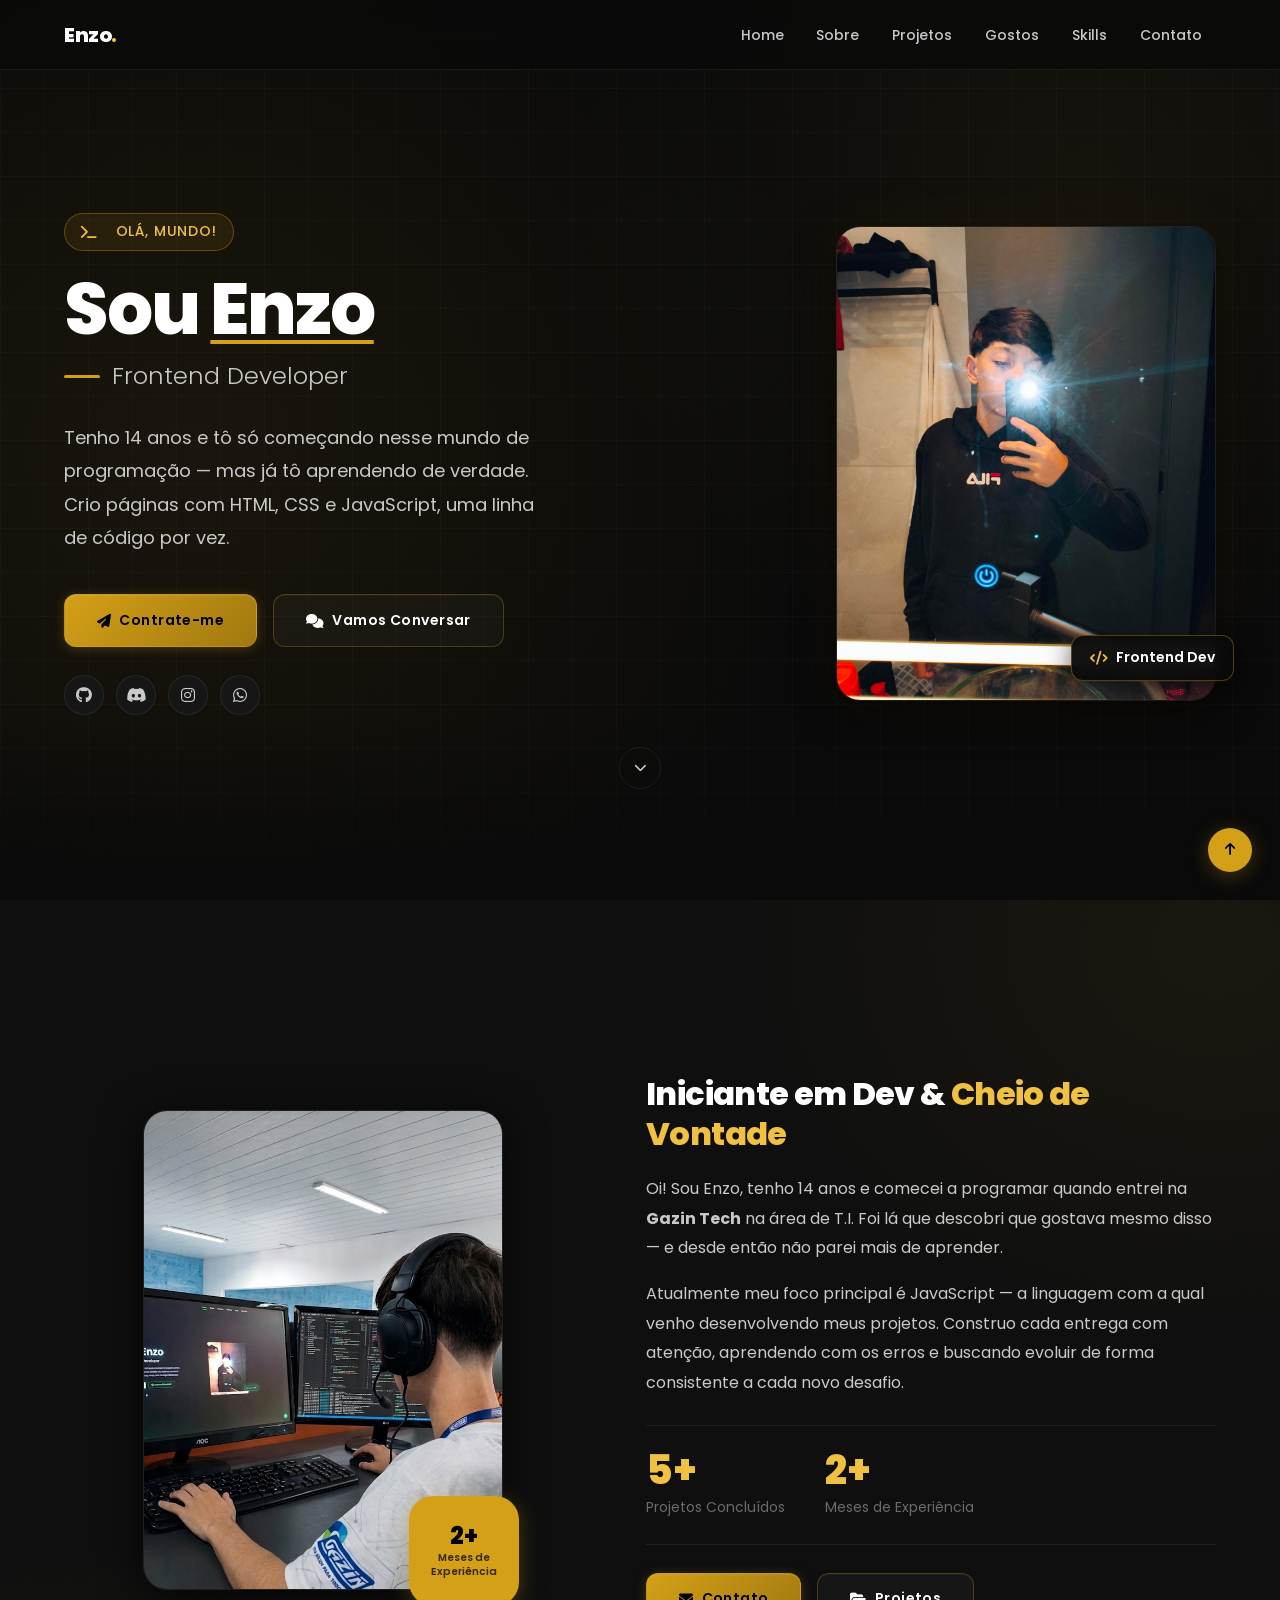
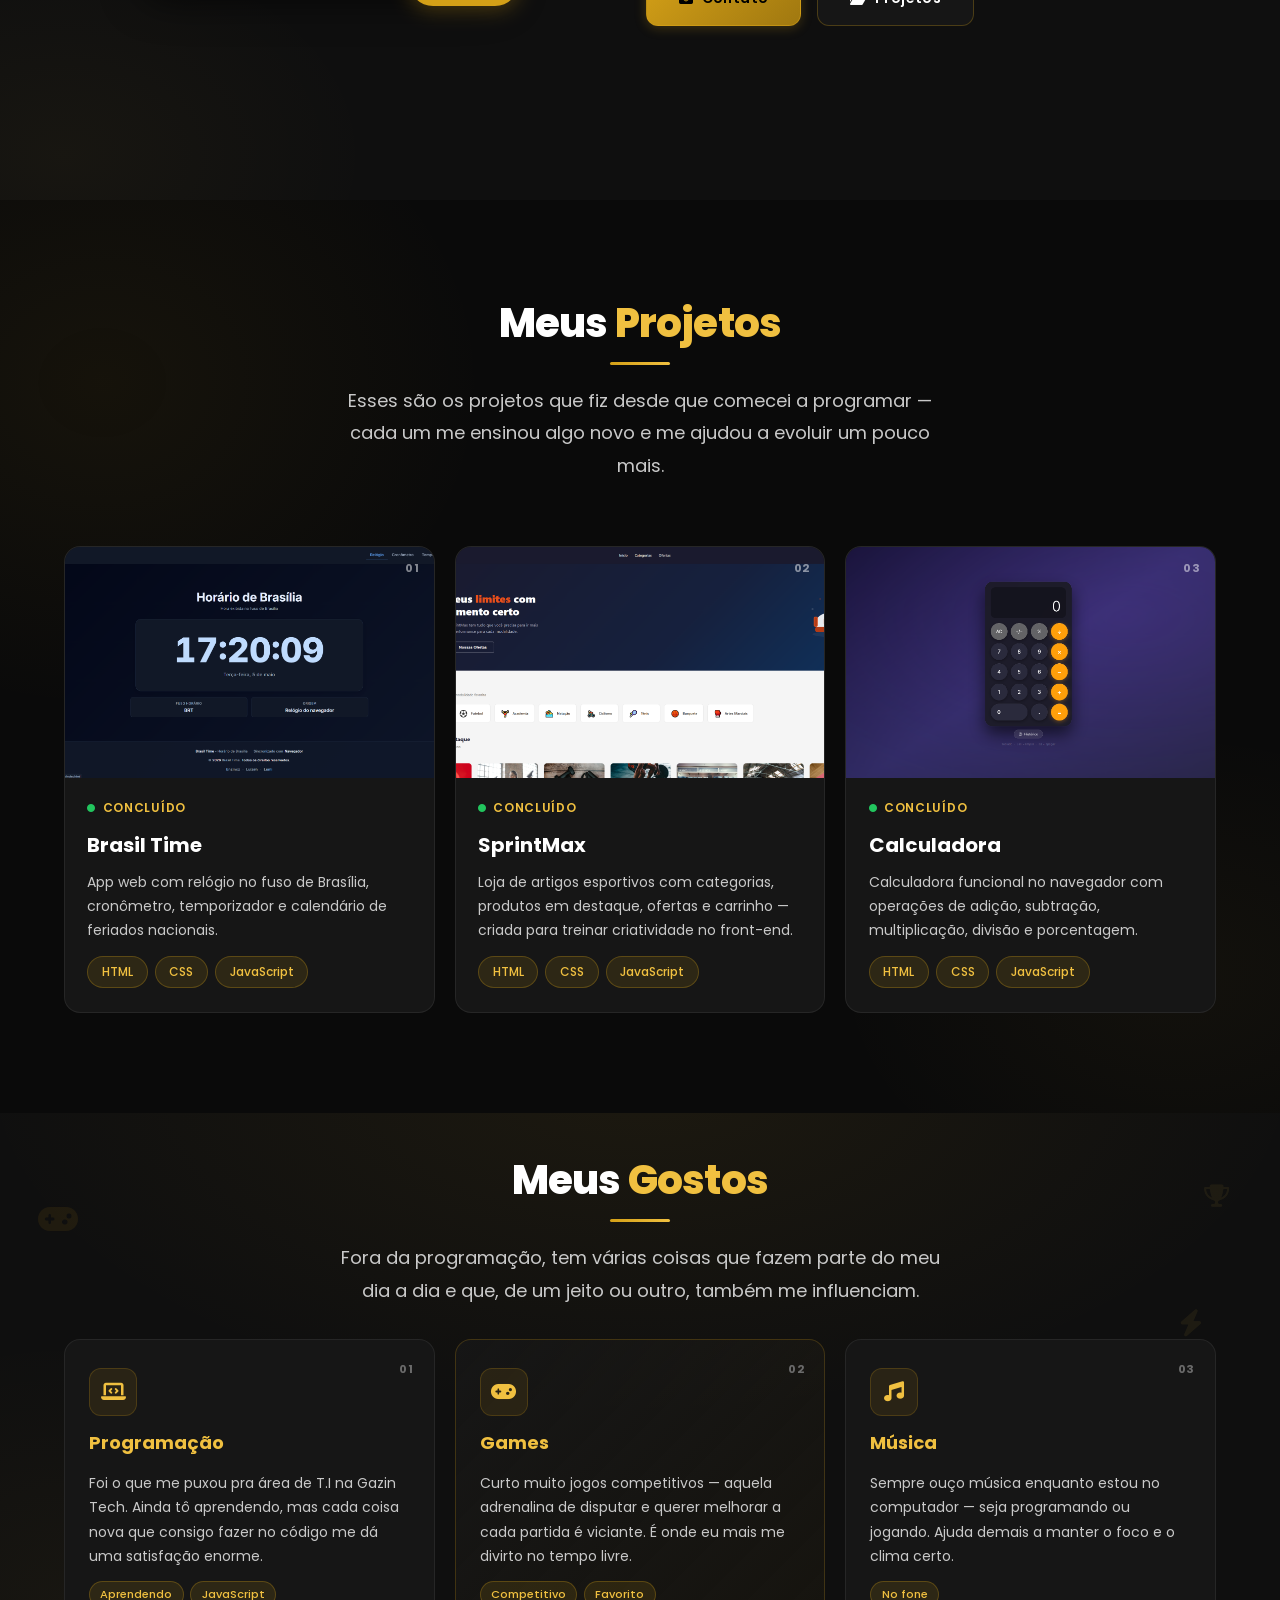
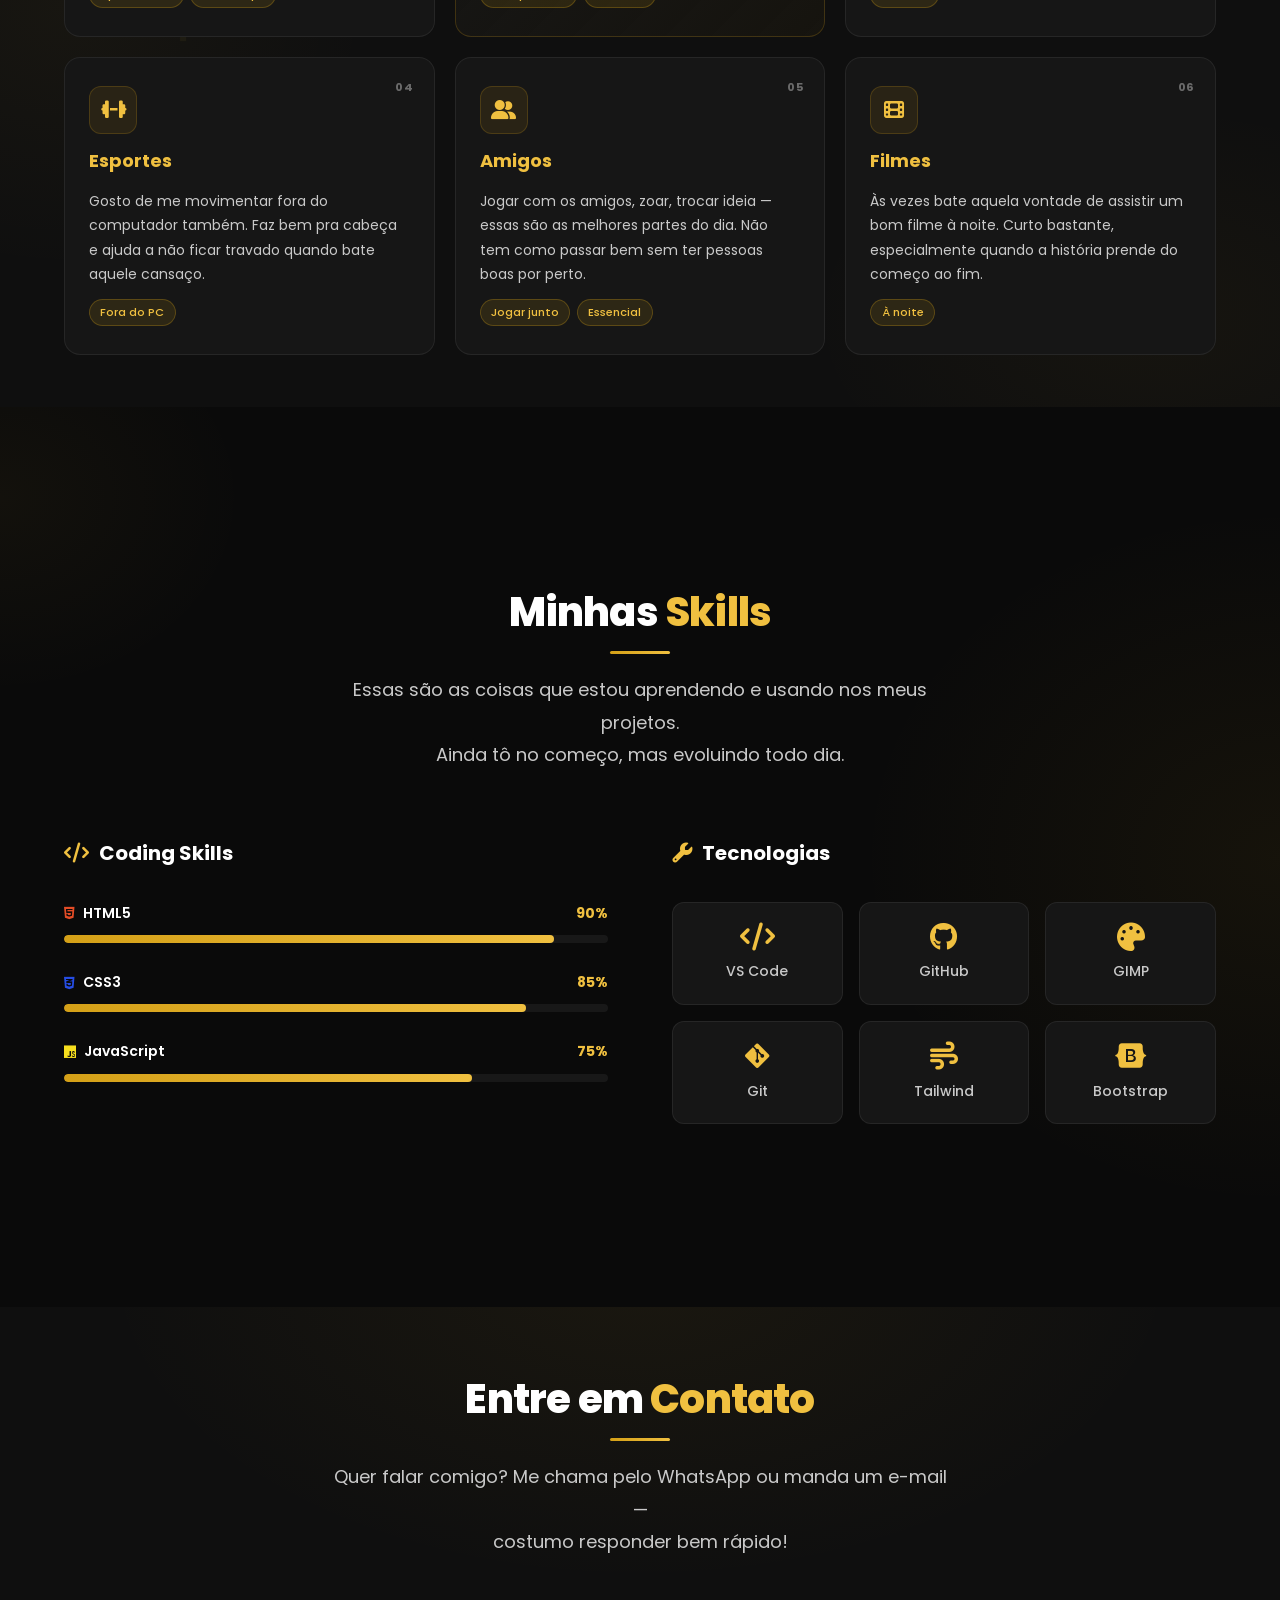
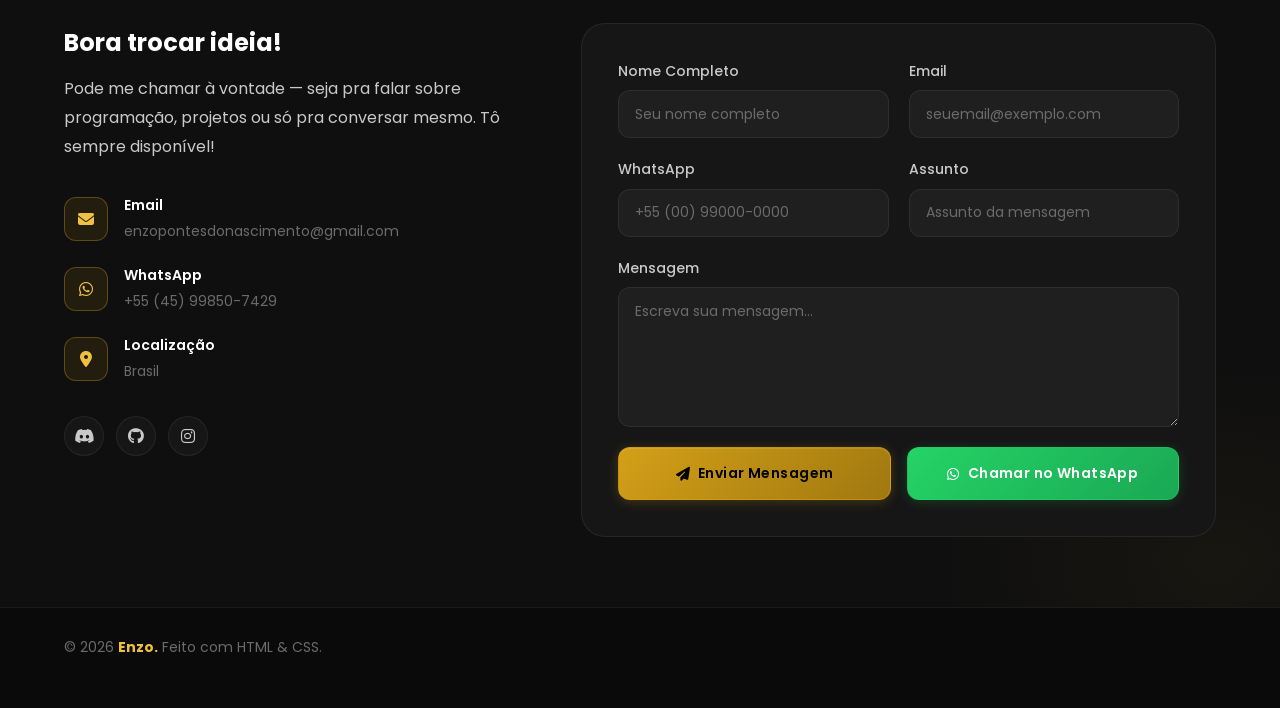
==== commit 690346ce: "feat: finaliza refinamentos visuais e responsividade do site" ====
--- a/index.html
+++ b/index.html
@@ -163,7 +163,7 @@
         <div class="container">
           <div class="sobre__grid">
             <!-- Imagem com badge flutuante -->
-            <div class="sobre__image-wrapper">
+            <div class="sobre__image-wrapper anim-left">
               <img
                 src="imagens/enzo-sobre.jpg"
                 alt="Enzo programando no computador"
@@ -177,7 +177,7 @@
             </div>
 
             <!-- Conteúdo textual -->
-            <div class="sobre__content">
+            <div class="sobre__content anim-right">
               <h2 class="sobre__title">
                 Iniciante em Dev &amp; <span>Cheio de Vontade</span>
               </h2>
@@ -226,7 +226,7 @@
     ================================================ -->
       <section id="projetos" class="projetos section">
         <div class="container">
-          <header class="section__header">
+          <header class="section__header anim-up">
             <h2 class="section__title">Meus <span>Projetos</span></h2>
             <div class="section__divider"></div>
             <p class="section__subtitle">
@@ -237,7 +237,7 @@
 
           <div class="projetos__grid">
             <!-- Projeto 1: Brasil Time -->
-            <article class="card-projeto">
+            <article class="card-projeto anim-up anim-d1">
               <div class="card-projeto__thumb">
                 <img
                   src="imagens/projeto-time.png"
@@ -247,7 +247,8 @@
                 <span class="card-projeto__num">01</span>
                 <div class="card-projeto__overlay">
                   <a
-                    href="#"
+                    href="https://destypc.github.io/Brasil-Time/"
+                    target="_blank"
                     class="card-projeto__overlay-btn"
                     aria-label="Ver projeto"
                     title="Ver Projeto"
@@ -255,7 +256,8 @@
                     <i class="fas fa-arrow-up-right-from-square"></i>
                   </a>
                   <a
-                    href="https://github.com/destypc"
+                    href="https://github.com/destypc/Brasil-Time"
+                    target="_blank"
                     target="_blank"
                     rel="noopener noreferrer"
                     class="card-projeto__overlay-btn"
@@ -284,7 +286,7 @@
             </article>
 
             <!-- Projeto 2: SprintMax -->
-            <article class="card-projeto">
+            <article class="card-projeto anim-up anim-d2">
               <div class="card-projeto__thumb">
                 <img
                   src="imagens/projeto-loja.png"
@@ -294,7 +296,8 @@
                 <span class="card-projeto__num">02</span>
                 <div class="card-projeto__overlay">
                   <a
-                    href="#"
+                    href="https://destypc.github.io/Sprint-Max/"
+                    target="_blank"
                     class="card-projeto__overlay-btn"
                     aria-label="Ver projeto"
                     title="Ver Projeto"
@@ -302,7 +305,8 @@
                     <i class="fas fa-arrow-up-right-from-square"></i>
                   </a>
                   <a
-                    href="https://github.com/destypc"
+                    href="https://github.com/destypc/Sprint-Max"
+                    target="_blank"
                     target="_blank"
                     rel="noopener noreferrer"
                     class="card-projeto__overlay-btn"
@@ -326,12 +330,13 @@
                 <div class="card-projeto__tags">
                   <span class="tag">HTML</span>
                   <span class="tag">CSS</span>
+                  <span class="tag">JavaScript</span>
                 </div>
               </div>
             </article>
 
             <!-- Projeto 3: Calculadora -->
-            <article class="card-projeto">
+            <article class="card-projeto anim-up anim-d3">
               <div class="card-projeto__thumb">
                 <img
                   src="imagens/projeto-calc.png"
@@ -341,7 +346,8 @@
                 <span class="card-projeto__num">03</span>
                 <div class="card-projeto__overlay">
                   <a
-                    href="#"
+                    href="https://destypc.github.io/Calculadora/"
+                    target="_blank"
                     class="card-projeto__overlay-btn"
                     aria-label="Ver projeto"
                     title="Ver Projeto"
@@ -349,7 +355,7 @@
                     <i class="fas fa-arrow-up-right-from-square"></i>
                   </a>
                   <a
-                    href="https://github.com/destypc"
+                    href="https://github.com/destypc/Calculadora"
                     target="_blank"
                     rel="noopener noreferrer"
                     class="card-projeto__overlay-btn"
@@ -406,7 +412,7 @@
           ></span>
         </div>
         <div class="container">
-          <header class="section__header">
+          <header class="section__header anim-up">
             <h2 class="section__title">Meus <span>Gostos</span></h2>
             <div class="section__divider"></div>
             <p class="section__subtitle">
@@ -417,7 +423,7 @@
 
           <div class="gostos__grid">
             <!-- Card 1: Programação -->
-            <div class="card-gosto">
+            <div class="card-gosto anim-up anim-d1">
               <div class="card-gosto__icon-wrap">
                 <i class="fas fa-laptop-code"></i>
               </div>
@@ -435,7 +441,7 @@
             </div>
 
             <!-- Card 2: Games (destaque) -->
-            <div class="card-gosto card-gosto--highlight">
+            <div class="card-gosto card-gosto--highlight anim-up anim-d2">
               <div class="card-gosto__icon-wrap">
                 <i class="fas fa-gamepad"></i>
               </div>
@@ -453,7 +459,7 @@
             </div>
 
             <!-- Card 3: Música -->
-            <div class="card-gosto">
+            <div class="card-gosto anim-up anim-d3">
               <div class="card-gosto__icon-wrap">
                 <i class="fas fa-music"></i>
               </div>
@@ -470,7 +476,7 @@
             </div>
 
             <!-- Card 4: Esportes -->
-            <div class="card-gosto">
+            <div class="card-gosto anim-up anim-d1">
               <div class="card-gosto__icon-wrap">
                 <i class="fas fa-dumbbell"></i>
               </div>
@@ -486,7 +492,7 @@
             </div>
 
             <!-- Card 5: Amigos -->
-            <div class="card-gosto">
+            <div class="card-gosto anim-up anim-d2">
               <div class="card-gosto__icon-wrap">
                 <i class="fas fa-user-group"></i>
               </div>
@@ -504,7 +510,7 @@
             </div>
 
             <!-- Card 6: Filmes -->
-            <div class="card-gosto">
+            <div class="card-gosto anim-up anim-d3">
               <div class="card-gosto__icon-wrap">
                 <i class="fas fa-film"></i>
               </div>
@@ -528,7 +534,7 @@
     ================================================ -->
       <section id="skills" class="skills section">
         <div class="container">
-          <header class="section__header">
+          <header class="section__header anim-up">
             <h2 class="section__title">Minhas <span>Skills</span></h2>
             <div class="section__divider"></div>
             <p class="section__subtitle">
@@ -540,7 +546,7 @@
 
           <div class="skills__grid">
             <!-- Painel: Coding Skills -->
-            <div class="skills__panel">
+            <div class="skills__panel anim-left">
               <h3 class="skills__panel-title">
                 <i class="fas fa-code"></i> Coding Skills
               </h3>
@@ -584,7 +590,7 @@
             </div>
 
             <!-- Painel: Tecnologias -->
-            <div class="skills__panel">
+            <div class="skills__panel anim-right">
               <h3 class="skills__panel-title">
                 <i class="fas fa-wrench"></i> Tecnologias
               </h3>
@@ -624,7 +630,7 @@
     ================================================ -->
       <section id="contato" class="contato section">
         <div class="container">
-          <header class="section__header">
+          <header class="section__header anim-up">
             <h2 class="section__title">Entre em <span>Contato</span></h2>
             <div class="section__divider"></div>
             <p class="section__subtitle">
@@ -635,7 +641,7 @@
 
           <div class="contato__grid">
             <!-- Informações de contato -->
-            <div class="contato__info">
+            <div class="contato__info anim-left">
               <h3 class="contato__info-title">Bora trocar ideia!</h3>
               <p class="contato__info-text">
                 Pode me chamar à vontade — seja pra falar sobre programação,
@@ -693,7 +699,7 @@
 
             <!-- Formulário de contato -->
             <form
-              class="contato__form"
+              class="contato__form anim-right"
               action="mailto:enzopontesdonascimento@gmail.com"
               method="post"
               enctype="text/plain"
--- a/assets/css/style.css
+++ b/assets/css/style.css
@@ -74,7 +74,9 @@
 
 html {
   scroll-behavior: smooth;
-  /* scroll-padding-top desligado aqui — cada seção tem seu próprio scroll-margin-top */
+  scroll-padding-top: var(
+    --nav-h
+  ); /* offset global para compensar navbar fixa */
   -webkit-text-size-adjust: 100%;
 }
 
@@ -155,8 +157,6 @@
   padding-block: var(--section-py);
   position: relative;
   overflow: hidden;
-  /* Offset para compensar a navbar fixa em TODAS as seções */
-  scroll-margin-top: var(--nav-h);
 }
 
 .section__header {
@@ -178,7 +178,11 @@
 .section__divider {
   width: 60px;
   height: 3px;
-  background: linear-gradient(90deg, var(--color-accent), var(--color-accent-lt));
+  background: linear-gradient(
+    90deg,
+    var(--color-accent),
+    var(--color-accent-lt)
+  );
   border-radius: 2px;
   margin: 1rem auto 1.25rem;
 }
@@ -214,34 +218,49 @@
   content: "";
   position: absolute;
   inset: 0;
-  background: linear-gradient(135deg, rgba(255, 255, 255, 0.08) 0%, transparent 55%);
+  background: linear-gradient(
+    135deg,
+    rgba(255, 255, 255, 0.08) 0%,
+    transparent 55%
+  );
   opacity: 0;
   transition: opacity 0.3s ease;
   pointer-events: none;
   border-radius: inherit;
 }
 
-.btn:hover::before { opacity: 1; }
+.btn:hover::before {
+  opacity: 1;
+}
 
 .btn--primary {
   background: linear-gradient(135deg, var(--color-accent) 0%, #a07810 100%);
   color: #000;
   border-color: rgba(212, 160, 23, 0.5);
-  box-shadow: 0 2px 12px rgba(212, 160, 23, 0.25), inset 0 1px 0 rgba(255,255,255,0.1);
+  box-shadow:
+    0 2px 12px rgba(212, 160, 23, 0.25),
+    inset 0 1px 0 rgba(255, 255, 255, 0.1);
 }
 
 .btn--primary:hover {
-  background: linear-gradient(135deg, var(--color-accent-lt) 0%, var(--color-accent) 100%);
+  background: linear-gradient(
+    135deg,
+    var(--color-accent-lt) 0%,
+    var(--color-accent) 100%
+  );
   border-color: rgba(240, 192, 64, 0.6);
   transform: translateY(-2px);
-  box-shadow: 0 8px 28px rgba(212,160,23,0.45), 0 0 0 1px rgba(240,192,64,0.25), inset 0 1px 0 rgba(255,255,255,0.15);
+  box-shadow:
+    0 8px 28px rgba(212, 160, 23, 0.45),
+    0 0 0 1px rgba(240, 192, 64, 0.25),
+    inset 0 1px 0 rgba(255, 255, 255, 0.15);
 }
 
 .btn--outline {
   background: rgba(255, 255, 255, 0.03);
   color: var(--color-text);
   border-color: rgba(212, 160, 23, 0.28);
-  box-shadow: inset 0 1px 0 rgba(255,255,255,0.04);
+  box-shadow: inset 0 1px 0 rgba(255, 255, 255, 0.04);
 }
 
 .btn--outline:hover {
@@ -249,7 +268,9 @@
   border-color: rgba(240, 192, 64, 0.55);
   color: var(--color-accent-lt);
   transform: translateY(-2px);
-  box-shadow: 0 4px 20px rgba(212,160,23,0.2), 0 0 0 1px rgba(240,192,64,0.15);
+  box-shadow:
+    0 4px 20px rgba(212, 160, 23, 0.2),
+    0 0 0 1px rgba(240, 192, 64, 0.15);
 }
 
 .btn--whatsapp {
@@ -263,7 +284,9 @@
   background: linear-gradient(135deg, #2be574 0%, #25d366 100%);
   border-color: rgba(37, 211, 102, 0.6);
   transform: translateY(-2px);
-  box-shadow: 0 8px 28px rgba(37,211,102,0.4), 0 0 0 1px rgba(37,211,102,0.2);
+  box-shadow:
+    0 8px 28px rgba(37, 211, 102, 0.4),
+    0 0 0 1px rgba(37, 211, 102, 0.2);
 }
 
 .tag {
@@ -340,9 +363,13 @@
   flex-shrink: 0;
 }
 
-.logo span { color: var(--color-accent-lt); }
-
-.nav-toggle { display: none; }
+.logo span {
+  color: var(--color-accent-lt);
+}
+
+.nav-toggle {
+  display: none;
+}
 
 .nav-list {
   display: flex;
@@ -373,8 +400,12 @@
   transition: width var(--t-base);
 }
 
-.nav-link:hover { color: var(--color-text); }
-.nav-link:hover::after { width: calc(100% - 1.8rem); }
+.nav-link:hover {
+  color: var(--color-text);
+}
+.nav-link:hover::after {
+  width: calc(100% - 1.8rem);
+}
 
 .hamburger {
   display: none;
@@ -400,10 +431,6 @@
 /* ─────────────────────────────────────────────────────
    5. HERO
 ───────────────────────────────────────────────────── */
-#home {
-  scroll-margin-top: 0; /* hero não precisa de offset — é o topo */
-}
-
 .hero {
   position: relative;
   min-height: 100dvh;
@@ -412,11 +439,23 @@
   justify-content: center;
   padding-top: var(--nav-h);
   background-image:
-    radial-gradient(circle at 15% 50%, rgba(212,160,23,0.08) 0%, transparent 55%),
-    radial-gradient(circle at 85% 20%, rgba(240,192,64,0.05) 0%, transparent 40%),
-    linear-gradient(rgba(255,255,255,0.018) 1px, transparent 1px),
-    linear-gradient(90deg, rgba(255,255,255,0.018) 1px, transparent 1px);
-  background-size: 100% 100%, 100% 100%, 44px 44px, 44px 44px;
+    radial-gradient(
+      circle at 15% 50%,
+      rgba(212, 160, 23, 0.08) 0%,
+      transparent 55%
+    ),
+    radial-gradient(
+      circle at 85% 20%,
+      rgba(240, 192, 64, 0.05) 0%,
+      transparent 40%
+    ),
+    linear-gradient(rgba(255, 255, 255, 0.018) 1px, transparent 1px),
+    linear-gradient(90deg, rgba(255, 255, 255, 0.018) 1px, transparent 1px);
+  background-size:
+    100% 100%,
+    100% 100%,
+    44px 44px,
+    44px 44px;
 }
 
 .hero__container {
@@ -518,7 +557,9 @@
   object-fit: cover;
   border-radius: var(--r-xl);
   border: 1px solid var(--color-border);
-  box-shadow: var(--shadow-lg), 0 0 60px rgba(212,160,23,0.08);
+  box-shadow:
+    var(--shadow-lg),
+    0 0 60px rgba(212, 160, 23, 0.08);
 }
 
 .hero__tag {
@@ -541,7 +582,9 @@
   white-space: nowrap;
 }
 
-.hero__tag i { color: var(--color-accent-lt); }
+.hero__tag i {
+  color: var(--color-accent-lt);
+}
 
 .scroll-indicator {
   position: absolute;
@@ -572,6 +615,11 @@
 ───────────────────────────────────────────────────── */
 .sobre {
   background: var(--color-bg-alt);
+  min-height: 100vh;
+  padding-block: 0;
+  display: flex;
+  flex-direction: column;
+  justify-content: center;
 }
 
 .sobre__grid {
@@ -583,18 +631,19 @@
 
 .sobre__image-wrapper {
   position: relative;
-  max-width: 440px;
-}
-
-/* Foto sem gradiente escuro, mostrando a parte de baixo da imagem (rosto/corpo) */
+  max-width: 360px;
+  margin-inline: auto;
+}
+
+/* Foto em retrato para mostrar rosto e corpo sem cortar */
 .sobre__photo {
   width: 100%;
   border-radius: var(--r-xl);
   border: 1px solid var(--color-border);
   box-shadow: var(--shadow-lg);
-  aspect-ratio: 4 / 3;
+  aspect-ratio: 3 / 4;
   object-fit: cover;
-  object-position: center bottom; /* prioriza a parte de baixo — onde fica o rosto */
+  object-position: top center; /* rosto fica no topo — não é cortado */
   display: block;
 }
 
@@ -639,7 +688,9 @@
   letter-spacing: -0.02em;
 }
 
-.sobre__title span { color: var(--color-accent-lt); }
+.sobre__title span {
+  color: var(--color-accent-lt);
+}
 
 .sobre__text {
   color: var(--color-text-2);
@@ -700,7 +751,9 @@
 .card-projeto:hover {
   border-color: var(--color-border-acc);
   transform: translateY(-6px);
-  box-shadow: var(--shadow-md), 0 0 30px rgba(212,160,23,0.1);
+  box-shadow:
+    var(--shadow-md),
+    0 0 30px rgba(212, 160, 23, 0.1);
 }
 
 .card-projeto__thumb {
@@ -716,7 +769,9 @@
   transition: transform var(--t-slow);
 }
 
-.card-projeto:hover .card-projeto__thumb img { transform: scale(1.04); }
+.card-projeto:hover .card-projeto__thumb img {
+  transform: scale(1.04);
+}
 
 .card-projeto__num {
   position: absolute;
@@ -724,7 +779,7 @@
   right: 14px;
   font-size: 0.7rem;
   font-weight: 700;
-  color: rgba(255,255,255,0.5);
+  color: rgba(255, 255, 255, 0.5);
   letter-spacing: 0.08em;
 }
 
@@ -747,8 +802,14 @@
   letter-spacing: 0.06em;
 }
 
-.card-projeto__status i { font-size: 0.5rem; color: var(--color-success); }
-.card-projeto__name { font-size: var(--fs-xl); font-weight: 700; }
+.card-projeto__status i {
+  font-size: 0.5rem;
+  color: var(--color-success);
+}
+.card-projeto__name {
+  font-size: var(--fs-xl);
+  font-weight: 700;
+}
 
 .card-projeto__desc {
   font-size: var(--fs-sm);
@@ -767,7 +828,7 @@
 .card-projeto__overlay {
   position: absolute;
   inset: 0;
-  background: rgba(10,10,10,0.78);
+  background: rgba(10, 10, 10, 0.78);
   backdrop-filter: blur(3px);
   -webkit-backdrop-filter: blur(3px);
   display: flex;
@@ -779,7 +840,9 @@
   z-index: 2;
 }
 
-.card-projeto:hover .card-projeto__overlay { opacity: 1; }
+.card-projeto:hover .card-projeto__overlay {
+  opacity: 1;
+}
 
 .card-projeto__overlay-btn {
   display: inline-flex;
@@ -787,8 +850,8 @@
   justify-content: center;
   width: 46px;
   height: 46px;
-  background: rgba(255,255,255,0.08);
-  border: 1px solid rgba(255,255,255,0.18);
+  background: rgba(255, 255, 255, 0.08);
+  border: 1px solid rgba(255, 255, 255, 0.18);
   border-radius: 50%;
   color: #fff;
   font-size: 1rem;
@@ -797,21 +860,35 @@
   opacity: 0;
 }
 
-.card-projeto:hover .card-projeto__overlay-btn { transform: translateY(0) scale(1); opacity: 1; }
-.card-projeto:hover .card-projeto__overlay-btn:nth-child(2) { transition-delay: 0.08s; }
+.card-projeto:hover .card-projeto__overlay-btn {
+  transform: translateY(0) scale(1);
+  opacity: 1;
+}
+.card-projeto:hover .card-projeto__overlay-btn:nth-child(2) {
+  transition-delay: 0.08s;
+}
 
 .card-projeto__overlay-btn:hover {
   background: var(--color-accent);
   border-color: var(--color-accent);
   color: #000;
-  box-shadow: 0 4px 18px rgba(212,160,23,0.45);
+  box-shadow: 0 4px 18px rgba(212, 160, 23, 0.45);
   transform: translateY(0) scale(1.1);
 }
 
 /* ─────────────────────────────────────────────────────
    8. GOSTOS
 ───────────────────────────────────────────────────── */
-.gostos { background: var(--color-bg-alt); }
+.gostos {
+  background: var(--color-bg-alt);
+  overflow: visible;
+  padding-block: 44px 52px; /* compacto para mostrar todos os cards na tela */
+}
+
+/* Header mais compacto no gostos */
+.gostos .section__header {
+  margin-bottom: 2rem;
+}
 
 .gostos__grid {
   display: grid;
@@ -836,12 +913,18 @@
 .card-gosto:hover {
   border-color: var(--color-border-acc);
   transform: translateY(-4px);
-  box-shadow: var(--shadow-sm), 0 0 24px rgba(212,160,23,0.08);
+  box-shadow:
+    var(--shadow-sm),
+    0 0 24px rgba(212, 160, 23, 0.08);
 }
 
 .card-gosto--highlight {
-  border-color: rgba(212,160,23,0.22);
-  background: linear-gradient(135deg, var(--color-surface) 0%, rgba(212,160,23,0.04) 100%);
+  border-color: rgba(212, 160, 23, 0.22);
+  background: linear-gradient(
+    135deg,
+    var(--color-surface) 0%,
+    rgba(212, 160, 23, 0.04) 100%
+  );
 }
 
 .card-gosto__icon-wrap {
@@ -850,8 +933,8 @@
   display: flex;
   align-items: center;
   justify-content: center;
-  background: rgba(212,160,23,0.1);
-  border: 1px solid rgba(212,160,23,0.2);
+  background: rgba(212, 160, 23, 0.1);
+  border: 1px solid rgba(212, 160, 23, 0.2);
   border-radius: var(--r-md);
   color: var(--color-accent-lt);
   font-size: 1.25rem;
@@ -867,9 +950,22 @@
   letter-spacing: 0.06em;
 }
 
-.card-gosto__title { font-size: var(--fs-lg); font-weight: 700; color: var(--color-accent-lt); }
-.card-gosto__text { font-size: var(--fs-sm); color: var(--color-text-2); line-height: 1.75; flex: 1; }
-.card-gosto__tags { display: flex; gap: 0.4rem; flex-wrap: wrap; }
+.card-gosto__title {
+  font-size: var(--fs-lg);
+  font-weight: 700;
+  color: var(--color-accent-lt);
+}
+.card-gosto__text {
+  font-size: var(--fs-sm);
+  color: var(--color-text-2);
+  line-height: 1.75;
+  flex: 1;
+}
+.card-gosto__tags {
+  display: flex;
+  gap: 0.4rem;
+  flex-wrap: wrap;
+}
 
 /* ─────────────────────────────────────────────────────
    9. SKILLS
@@ -898,9 +994,15 @@
   gap: 0.6rem;
 }
 
-.skills__panel-title i { color: var(--color-accent-lt); }
-
-.skills__bars { display: flex; flex-direction: column; gap: 1.75rem; }
+.skills__panel-title i {
+  color: var(--color-accent-lt);
+}
+
+.skills__bars {
+  display: flex;
+  flex-direction: column;
+  gap: 1.75rem;
+}
 
 .skill__info {
   display: flex;
@@ -909,30 +1011,54 @@
   margin-bottom: 0.6rem;
 }
 
-.skill__name { display: flex; align-items: center; gap: 0.5rem; font-size: var(--fs-sm); font-weight: 600; }
-.skill__pct  { font-size: var(--fs-sm); font-weight: 700; color: var(--color-accent-lt); }
+.skill__name {
+  display: flex;
+  align-items: center;
+  gap: 0.5rem;
+  font-size: var(--fs-sm);
+  font-weight: 600;
+}
+.skill__pct {
+  font-size: var(--fs-sm);
+  font-weight: 700;
+  color: var(--color-accent-lt);
+}
 
 .skill__track {
   width: 100%;
   height: 8px;
-  background: rgba(255,255,255,0.06);
+  background: rgba(255, 255, 255, 0.06);
   border-radius: 100px;
   overflow: hidden;
 }
 
 .skill__bar {
   height: 100%;
-  background: linear-gradient(90deg, var(--color-accent), var(--color-accent-lt));
+  background: linear-gradient(
+    90deg,
+    var(--color-accent),
+    var(--color-accent-lt)
+  );
   border-radius: 100px;
   width: 0;
   animation: growBar 1.5s cubic-bezier(0.4, 0, 0.2, 1) 0.6s forwards;
 }
 
-.icon--html { color: #e34c26; }
-.icon--css  { color: #264de4; }
-.icon--js   { color: #f7df1e; }
-
-.tech-grid { display: grid; grid-template-columns: repeat(3, 1fr); gap: 1rem; }
+.icon--html {
+  color: #e34c26;
+}
+.icon--css {
+  color: #264de4;
+}
+.icon--js {
+  color: #f7df1e;
+}
+
+.tech-grid {
+  display: grid;
+  grid-template-columns: repeat(3, 1fr);
+  gap: 1rem;
+}
 
 .card-tech {
   display: flex;
@@ -959,13 +1085,21 @@
   box-shadow: var(--shadow-sm);
 }
 
-.card-tech__icon { font-size: 1.75rem; color: var(--color-accent-lt); }
+.card-tech__icon {
+  font-size: 1.75rem;
+  color: var(--color-accent-lt);
+}
 
 /* ─────────────────────────────────────────────────────
    10. CONTATO
 ───────────────────────────────────────────────────── */
 .contato {
   background: var(--color-bg-alt);
+  min-height: 100vh;
+  padding-block: 0;
+  display: flex;
+  flex-direction: column;
+  justify-content: center;
 }
 
 .contato__grid {
@@ -975,7 +1109,11 @@
   align-items: start;
 }
 
-.contato__info-title { font-size: var(--fs-2xl); font-weight: 700; margin-bottom: 0.75rem; }
+.contato__info-title {
+  font-size: var(--fs-2xl);
+  font-weight: 700;
+  margin-bottom: 0.75rem;
+}
 
 .contato__info-text {
   font-size: var(--fs-base);
@@ -984,9 +1122,18 @@
   margin-bottom: 2rem;
 }
 
-.contato__list { display: flex; flex-direction: column; gap: 1.25rem; margin-bottom: 2rem; }
-
-.contato__item { display: flex; align-items: center; gap: 1rem; }
+.contato__list {
+  display: flex;
+  flex-direction: column;
+  gap: 1.25rem;
+  margin-bottom: 2rem;
+}
+
+.contato__item {
+  display: flex;
+  align-items: center;
+  gap: 1rem;
+}
 
 .contato__icon-wrap {
   width: 44px;
@@ -994,7 +1141,7 @@
   display: flex;
   align-items: center;
   justify-content: center;
-  background: rgba(212,160,23,0.1);
+  background: rgba(212, 160, 23, 0.1);
   border: 1px solid var(--color-border-acc);
   border-radius: var(--r-md);
   color: var(--color-accent-lt);
@@ -1002,11 +1149,25 @@
   flex-shrink: 0;
 }
 
-.contato__item-info { display: flex; flex-direction: column; gap: 0.15rem; }
-.contato__item-info strong { font-size: var(--fs-sm); font-weight: 600; color: var(--color-text); }
-.contato__item-info span  { font-size: var(--fs-sm); color: var(--color-text-muted); }
-
-.contato__socials { display: flex; gap: 0.75rem; }
+.contato__item-info {
+  display: flex;
+  flex-direction: column;
+  gap: 0.15rem;
+}
+.contato__item-info strong {
+  font-size: var(--fs-sm);
+  font-weight: 600;
+  color: var(--color-text);
+}
+.contato__item-info span {
+  font-size: var(--fs-sm);
+  color: var(--color-text-muted);
+}
+
+.contato__socials {
+  display: flex;
+  gap: 0.75rem;
+}
 
 .contato__form {
   background: var(--color-surface);
@@ -1018,15 +1179,27 @@
   gap: 1.25rem;
 }
 
-.form__row { display: grid; grid-template-columns: 1fr 1fr; gap: 1.25rem; }
-.form__field { display: flex; flex-direction: column; gap: 0.4rem; }
-.form__label { font-size: var(--fs-sm); font-weight: 500; color: var(--color-text-2); }
+.form__row {
+  display: grid;
+  grid-template-columns: 1fr 1fr;
+  gap: 1.25rem;
+}
+.form__field {
+  display: flex;
+  flex-direction: column;
+  gap: 0.4rem;
+}
+.form__label {
+  font-size: var(--fs-sm);
+  font-weight: 500;
+  color: var(--color-text-2);
+}
 
 .form__input,
 .form__textarea {
   width: 100%;
   padding: 0.8rem 1rem;
-  background: rgba(255,255,255,0.04);
+  background: rgba(255, 255, 255, 0.04);
   border: 1px solid var(--color-border);
   border-radius: var(--r-md);
   color: var(--color-text);
@@ -1036,17 +1209,26 @@
 }
 
 .form__input::placeholder,
-.form__textarea::placeholder { color: var(--color-text-muted); }
+.form__textarea::placeholder {
+  color: var(--color-text-muted);
+}
 
 .form__input:focus,
 .form__textarea:focus {
   border-color: var(--color-accent);
-  background: rgba(212,160,23,0.06);
-  box-shadow: 0 0 0 3px rgba(212,160,23,0.12);
-}
-
-.form__textarea { resize: vertical; min-height: 140px; }
-.form__actions  { display: grid; grid-template-columns: 1fr 1fr; gap: 1rem; }
+  background: rgba(212, 160, 23, 0.06);
+  box-shadow: 0 0 0 3px rgba(212, 160, 23, 0.12);
+}
+
+.form__textarea {
+  resize: vertical;
+  min-height: 140px;
+}
+.form__actions {
+  display: grid;
+  grid-template-columns: 1fr 1fr;
+  gap: 1rem;
+}
 
 /* ─────────────────────────────────────────────────────
    11. FOOTER
@@ -1065,9 +1247,18 @@
   flex-wrap: wrap;
 }
 
-.footer__copy { font-size: var(--fs-sm); color: var(--color-text-muted); }
-.footer__copy span { color: var(--color-accent-lt); font-weight: 700; }
-.footer__heart { color: #ef4444; animation: heartbeat 1.8s ease-in-out infinite; }
+.footer__copy {
+  font-size: var(--fs-sm);
+  color: var(--color-text-muted);
+}
+.footer__copy span {
+  color: var(--color-accent-lt);
+  font-weight: 700;
+}
+.footer__heart {
+  color: #ef4444;
+  animation: heartbeat 1.8s ease-in-out infinite;
+}
 
 .footer__back-top {
   display: flex;
@@ -1111,49 +1302,93 @@
 .scroll-top:hover {
   background: var(--color-accent-lt);
   transform: translateY(-3px);
-  box-shadow: 0 6px 28px rgba(212,160,23,0.45);
+  box-shadow: 0 6px 28px rgba(212, 160, 23, 0.45);
 }
 
 /* ─────────────────────────────────────────────────────
    12. KEYFRAME ANIMATIONS
 ───────────────────────────────────────────────────── */
 @keyframes fadeInUp {
-  from { opacity: 0; transform: translateY(30px); }
-  to   { opacity: 1; transform: translateY(0); }
+  from {
+    opacity: 0;
+    transform: translateY(30px);
+  }
+  to {
+    opacity: 1;
+    transform: translateY(0);
+  }
 }
 
 @keyframes fadeInRight {
-  from { opacity: 0; transform: translateX(30px); }
-  to   { opacity: 1; transform: translateX(0); }
+  from {
+    opacity: 0;
+    transform: translateX(30px);
+  }
+  to {
+    opacity: 1;
+    transform: translateX(0);
+  }
 }
 
 @keyframes growBar {
-  from { width: 0; }
-  to   { width: var(--pct); }
+  from {
+    width: 0;
+  }
+  to {
+    width: var(--pct);
+  }
 }
 
 @keyframes bounceDown {
-  0%, 100% { transform: translateX(-50%) translateY(0); }
-  50%       { transform: translateX(-50%) translateY(7px); }
+  0%,
+  100% {
+    transform: translateX(-50%) translateY(0);
+  }
+  50% {
+    transform: translateX(-50%) translateY(7px);
+  }
 }
 
 @keyframes pulseBadge {
-  0%, 100% { box-shadow: 0 4px 20px rgba(212,160,23,0.3); }
-  50%       { box-shadow: 0 4px 32px rgba(212,160,23,0.55); }
+  0%,
+  100% {
+    box-shadow: 0 4px 20px rgba(212, 160, 23, 0.3);
+  }
+  50% {
+    box-shadow: 0 4px 32px rgba(212, 160, 23, 0.55);
+  }
 }
 
 @keyframes heartbeat {
-  0%, 100% { transform: scale(1); }
-  25%       { transform: scale(1.25); }
-  50%       { transform: scale(1); }
-  75%       { transform: scale(1.15); }
+  0%,
+  100% {
+    transform: scale(1);
+  }
+  25% {
+    transform: scale(1.25);
+  }
+  50% {
+    transform: scale(1);
+  }
+  75% {
+    transform: scale(1.15);
+  }
 }
 
 @keyframes floatDeco {
-  0%, 100% { transform: translateY(0) rotate(0deg); }
-  25%       { transform: translateY(-10px) rotate(8deg); }
-  50%       { transform: translateY(-5px) rotate(-4deg); }
-  75%       { transform: translateY(-13px) rotate(5deg); }
+  0%,
+  100% {
+    transform: translateY(0) rotate(0deg);
+  }
+  25% {
+    transform: translateY(-10px) rotate(8deg);
+  }
+  50% {
+    transform: translateY(-5px) rotate(-4deg);
+  }
+  75% {
+    transform: translateY(-13px) rotate(5deg);
+  }
 }
 
 /* ─────────────────────────────────────────────────────
@@ -1181,8 +1416,16 @@
   position: absolute;
   inset: 0;
   background:
-    radial-gradient(ellipse 60% 70% at 95% 5%,  rgba(212,160,23,0.06) 0%, transparent 65%),
-    radial-gradient(ellipse 40% 40% at 5%  95%, rgba(240,192,64,0.04) 0%, transparent 60%);
+    radial-gradient(
+      ellipse 60% 70% at 95% 5%,
+      rgba(212, 160, 23, 0.06) 0%,
+      transparent 65%
+    ),
+    radial-gradient(
+      ellipse 40% 40% at 5% 95%,
+      rgba(240, 192, 64, 0.04) 0%,
+      transparent 60%
+    );
   pointer-events: none;
   z-index: 0;
 }
@@ -1192,8 +1435,16 @@
   position: absolute;
   inset: 0;
   background:
-    radial-gradient(ellipse 50% 60% at 8%  20%, rgba(212,160,23,0.06) 0%, transparent 60%),
-    radial-gradient(ellipse 45% 45% at 92% 85%, rgba(240,192,64,0.04) 0%, transparent 60%);
+    radial-gradient(
+      ellipse 50% 60% at 8% 20%,
+      rgba(212, 160, 23, 0.06) 0%,
+      transparent 60%
+    ),
+    radial-gradient(
+      ellipse 45% 45% at 92% 85%,
+      rgba(240, 192, 64, 0.04) 0%,
+      transparent 60%
+    );
   pointer-events: none;
   z-index: 0;
 }
@@ -1203,9 +1454,21 @@
   position: absolute;
   inset: 0;
   background:
-    radial-gradient(ellipse 80% 60% at 50% -5%,  rgba(212,160,23,0.07) 0%, transparent 65%),
-    radial-gradient(ellipse 40% 50% at 5%  55%,  rgba(240,192,64,0.04) 0%, transparent 60%),
-    radial-gradient(ellipse 45% 40% at 90% 90%,  rgba(212,160,23,0.04) 0%, transparent 60%);
+    radial-gradient(
+      ellipse 80% 60% at 50% -5%,
+      rgba(212, 160, 23, 0.07) 0%,
+      transparent 65%
+    ),
+    radial-gradient(
+      ellipse 40% 50% at 5% 55%,
+      rgba(240, 192, 64, 0.04) 0%,
+      transparent 60%
+    ),
+    radial-gradient(
+      ellipse 45% 40% at 90% 90%,
+      rgba(212, 160, 23, 0.04) 0%,
+      transparent 60%
+    );
   pointer-events: none;
   z-index: 0;
 }
@@ -1220,28 +1483,91 @@
 
 .gostos__deco-item {
   position: absolute;
-  color: rgba(212,160,23,0.09);
+  color: rgba(212, 160, 23, 0.09);
   animation: floatDeco 10s ease-in-out infinite;
   user-select: none;
   line-height: 1;
 }
 
-.gostos__deco-item--1 { top: 10%; left: 3%;    font-size: 2rem;   animation-delay: 0s;    animation-duration: 11s; }
-.gostos__deco-item--2 { top: 8%;  right: 4%;   font-size: 1.4rem; animation-delay: -3s;   animation-duration: 9s;  color: rgba(240,192,64,0.07); }
-.gostos__deco-item--3 { top: 42%; left: 5%;    font-size: 1rem;   animation-delay: -6s;   animation-duration: 13s; color: rgba(212,160,23,0.06); }
-.gostos__deco-item--4 { top: 22%; right: 6%;   font-size: 1.7rem; animation-delay: -1.5s; animation-duration: 8s;  color: rgba(240,192,64,0.07); }
-.gostos__deco-item--5 { bottom: 20%; left: 5%; font-size: 1.1rem; animation-delay: -5s;   animation-duration: 12s; color: rgba(212,160,23,0.06); }
-.gostos__deco-item--6 { bottom: 10%; right: 5%;font-size: 1.5rem; animation-delay: -2s;   animation-duration: 10s; color: rgba(212,160,23,0.07); }
-.gostos__deco-item--7 { top: 58%; left: 14%;   font-size: 0.8rem; animation-delay: -8s;   animation-duration: 14s; color: rgba(240,192,64,0.05); }
-.gostos__deco-item--8 { top: 65%; right: 11%;  font-size: 1rem;   animation-delay: -4s;   animation-duration: 9.5s;color: rgba(212,160,23,0.06); }
+.gostos__deco-item--1 {
+  top: 10%;
+  left: 3%;
+  font-size: 2rem;
+  animation-delay: 0s;
+  animation-duration: 11s;
+}
+.gostos__deco-item--2 {
+  top: 8%;
+  right: 4%;
+  font-size: 1.4rem;
+  animation-delay: -3s;
+  animation-duration: 9s;
+  color: rgba(240, 192, 64, 0.07);
+}
+.gostos__deco-item--3 {
+  top: 42%;
+  left: 5%;
+  font-size: 1rem;
+  animation-delay: -6s;
+  animation-duration: 13s;
+  color: rgba(212, 160, 23, 0.06);
+}
+.gostos__deco-item--4 {
+  top: 22%;
+  right: 6%;
+  font-size: 1.7rem;
+  animation-delay: -1.5s;
+  animation-duration: 8s;
+  color: rgba(240, 192, 64, 0.07);
+}
+.gostos__deco-item--5 {
+  bottom: 20%;
+  left: 5%;
+  font-size: 1.1rem;
+  animation-delay: -5s;
+  animation-duration: 12s;
+  color: rgba(212, 160, 23, 0.06);
+}
+.gostos__deco-item--6 {
+  bottom: 10%;
+  right: 5%;
+  font-size: 1.5rem;
+  animation-delay: -2s;
+  animation-duration: 10s;
+  color: rgba(212, 160, 23, 0.07);
+}
+.gostos__deco-item--7 {
+  top: 58%;
+  left: 14%;
+  font-size: 0.8rem;
+  animation-delay: -8s;
+  animation-duration: 14s;
+  color: rgba(240, 192, 64, 0.05);
+}
+.gostos__deco-item--8 {
+  top: 65%;
+  right: 11%;
+  font-size: 1rem;
+  animation-delay: -4s;
+  animation-duration: 9.5s;
+  color: rgba(212, 160, 23, 0.06);
+}
 
 .skills::before {
   content: "";
   position: absolute;
   inset: 0;
   background:
-    radial-gradient(ellipse 55% 65% at 100% 50%, rgba(212,160,23,0.06) 0%, transparent 60%),
-    radial-gradient(ellipse 35% 40% at 0%   10%, rgba(240,192,64,0.04) 0%, transparent 55%);
+    radial-gradient(
+      ellipse 55% 65% at 100% 50%,
+      rgba(212, 160, 23, 0.06) 0%,
+      transparent 60%
+    ),
+    radial-gradient(
+      ellipse 35% 40% at 0% 10%,
+      rgba(240, 192, 64, 0.04) 0%,
+      transparent 55%
+    );
   pointer-events: none;
   z-index: 0;
 }
@@ -1251,10 +1577,203 @@
   position: absolute;
   inset: 0;
   background:
-    radial-gradient(ellipse 65% 55% at 50% -5%, rgba(212,160,23,0.06) 0%, transparent 65%),
-    radial-gradient(ellipse 40% 40% at 95% 95%, rgba(240,192,64,0.04) 0%, transparent 55%);
+    radial-gradient(
+      ellipse 65% 55% at 50% -5%,
+      rgba(212, 160, 23, 0.06) 0%,
+      transparent 65%
+    ),
+    radial-gradient(
+      ellipse 40% 40% at 95% 95%,
+      rgba(240, 192, 64, 0.04) 0%,
+      transparent 55%
+    );
   pointer-events: none;
   z-index: 0;
+}
+
+/* ─────────────────────────────────────────────────────
+   13. SCROLL-REVEAL + CHARM ANIMATIONS (CSS ONLY)
+───────────────────────────────────────────────────── */
+
+/* Keyframes de reveal */
+@keyframes revealUp {
+  from {
+    opacity: 0;
+    transform: translateY(38px);
+  }
+  to {
+    opacity: 1;
+    transform: translateY(0);
+  }
+}
+@keyframes revealLeft {
+  from {
+    opacity: 0;
+    transform: translateX(-44px);
+  }
+  to {
+    opacity: 1;
+    transform: translateX(0);
+  }
+}
+@keyframes revealRight {
+  from {
+    opacity: 0;
+    transform: translateX(44px);
+  }
+  to {
+    opacity: 1;
+    transform: translateX(0);
+  }
+}
+
+/* Scroll-driven — só ativa em browsers que suportam animation-timeline */
+@supports (animation-timeline: view()) {
+  .anim-up {
+    animation: revealUp 0.6s ease-out both;
+    animation-timeline: view();
+    animation-range: entry 0% entry 28%;
+  }
+  .anim-left {
+    animation: revealLeft 0.6s ease-out both;
+    animation-timeline: view();
+    animation-range: entry 0% entry 28%;
+  }
+  .anim-right {
+    animation: revealRight 0.6s ease-out both;
+    animation-timeline: view();
+    animation-range: entry 0% entry 28%;
+  }
+
+  /* Delays escalonados via animation-range offset */
+  .anim-d1 {
+    animation-range: entry 4% entry 32%;
+  }
+  .anim-d2 {
+    animation-range: entry 8% entry 36%;
+  }
+  .anim-d3 {
+    animation-range: entry 12% entry 40%;
+  }
+  .anim-d4 {
+    animation-range: entry 16% entry 44%;
+  }
+  .anim-d5 {
+    animation-range: entry 20% entry 48%;
+  }
+  .anim-d6 {
+    animation-range: entry 24% entry 52%;
+  }
+
+  /* Divider cresce ao entrar no viewport */
+  .section__divider {
+    animation: growDivider 0.5s ease-out both;
+    animation-timeline: view();
+    animation-range: entry 5% entry 35%;
+  }
+}
+
+@keyframes growDivider {
+  from {
+    width: 0;
+    opacity: 0;
+  }
+  to {
+    width: 60px;
+    opacity: 1;
+  }
+}
+
+/* ── Card hover: brilho de borda dourada ─────────── */
+.card-projeto:hover,
+.card-gosto:hover {
+  box-shadow:
+    var(--shadow-md),
+    0 0 0 1px rgba(212, 160, 23, 0.45),
+    0 0 28px rgba(212, 160, 23, 0.12);
+}
+.card-tech:hover {
+  border-color: var(--color-border-acc);
+  box-shadow:
+    0 0 0 1px rgba(212, 160, 23, 0.35),
+    0 0 18px rgba(212, 160, 23, 0.1);
+  transform: translateY(-3px);
+}
+
+/* ── Ícone tech: gira ao hover ──────────────────── */
+.card-tech__icon {
+  transition: transform 0.35s ease;
+}
+.card-tech:hover .card-tech__icon {
+  transform: rotate(12deg) scale(1.15);
+}
+
+/* ── Social links: bounce ao hover ─────────────── */
+@keyframes socialBounce {
+  0%,
+  100% {
+    transform: translateY(0);
+  }
+  40% {
+    transform: translateY(-6px);
+  }
+  70% {
+    transform: translateY(-3px);
+  }
+}
+.social-link:hover {
+  animation: socialBounce 0.45s ease;
+}
+
+/* ── Skill bar: shimmer após preencher ──────────── */
+@keyframes barShimmer {
+  0% {
+    background-position: -200% center;
+  }
+  100% {
+    background-position: 200% center;
+  }
+}
+.skill__bar {
+  background-size: 200% auto;
+  background-image: linear-gradient(
+    90deg,
+    var(--color-accent) 0%,
+    var(--color-accent-lt) 50%,
+    var(--color-accent) 100%
+  );
+  animation:
+    growBar 1.5s cubic-bezier(0.4, 0, 0.2, 1) 0.6s forwards,
+    barShimmer 3s linear 2.2s infinite;
+}
+
+/* ── Accent text: glow pulsando ─────────────────── */
+@keyframes textGlow {
+  0%,
+  100% {
+    text-shadow: 0 0 8px rgba(212, 160, 23, 0);
+  }
+  50% {
+    text-shadow: 0 0 18px rgba(212, 160, 23, 0.55);
+  }
+}
+.hero__name,
+.section__title span {
+  animation: textGlow 3.5s ease-in-out infinite;
+}
+
+/* ── Badge flutuante (hero tag) ─────────────────── */
+@keyframes floatBadge {
+  0%,
+  100% {
+    transform: translateY(0);
+  }
+  50% {
+    transform: translateY(-7px);
+  }
+}
+.hero__tag {
+  animation: floatBadge 4s ease-in-out infinite;
 }
 
 /* ─────────────────────────────────────────────────────
@@ -1266,35 +1785,52 @@
     --section-py: 80px;
   }
 
-  .hero__photo-wrapper { width: 320px; }
-  .hero__tag { right: -8px; }
-  .sobre__grid { grid-template-columns: 1fr 1fr; gap: var(--gap-lg); }
+  .hero__photo-wrapper {
+    width: 320px;
+  }
+  .hero__tag {
+    right: -8px;
+  }
+  .sobre__grid {
+    grid-template-columns: 1fr 1fr;
+    gap: var(--gap-lg);
+  }
 }
 
 /* ─────────────────────────────────────────────────────
    15. RESPONSIVO — TABLET (≤ 900px)
 ───────────────────────────────────────────────────── */
 @media (max-width: 900px) {
-  :root { --section-py: 70px; }
-
-  .hamburger { display: flex; }
+  :root {
+    --section-py: 70px;
+  }
+
+  .hamburger {
+    display: flex;
+  }
 
   .nav-menu {
     position: fixed;
     inset-block-start: var(--nav-h);
     inset-inline: 0;
-    background: rgba(10,10,10,0.97);
+    background: rgba(10, 10, 10, 0.97);
     backdrop-filter: blur(20px);
     -webkit-backdrop-filter: blur(20px);
     padding: 1.5rem;
     transform: translateY(-110%);
     opacity: 0;
-    transition: transform var(--t-base), opacity var(--t-base);
+    transition:
+      transform var(--t-base),
+      opacity var(--t-base);
     pointer-events: none;
     border-bottom: 1px solid var(--color-border);
   }
 
-  .nav-list { flex-direction: column; align-items: stretch; gap: 0.25rem; }
+  .nav-list {
+    flex-direction: column;
+    align-items: stretch;
+    gap: 0.25rem;
+  }
 
   .nav-link {
     padding: 0.85rem 1rem;
@@ -1302,31 +1838,90 @@
     border-radius: var(--r-sm);
   }
 
-  .nav-link::after { display: none; }
-  .nav-link:hover { background: var(--color-accent-glow); }
-
-  .nav-toggle:checked ~ .nav-menu { transform: translateY(0); opacity: 1; pointer-events: all; }
-  .nav-toggle:checked ~ .hamburger span:nth-child(1) { transform: rotate(45deg); }
-  .nav-toggle:checked ~ .hamburger span:nth-child(2) { opacity: 0; transform: scaleX(0); }
-  .nav-toggle:checked ~ .hamburger span:nth-child(3) { transform: rotate(-45deg); }
-
-  .hero__container { flex-direction: column-reverse; text-align: center; padding-block: var(--gap-lg); gap: var(--gap-lg); }
-  .hero__content { max-width: 100%; }
-  .hero__badge, .hero__actions, .hero__socials { justify-content: center; }
-  .hero__subtitle { justify-content: center; }
-  .hero__description { max-width: 100%; margin-inline: auto; }
-  .hero__photo-wrapper { width: 280px; }
-  .hero__tag { right: -6px; bottom: 14px; }
-
-  .sobre__grid { grid-template-columns: 1fr; text-align: center; }
-  .sobre__image-wrapper { max-width: 380px; margin-inline: auto; }
-  .sobre__stats { justify-content: center; }
-  .sobre__actions { justify-content: center; }
-
-  .projetos__grid { grid-template-columns: repeat(2, 1fr); }
-  .gostos__grid   { grid-template-columns: repeat(2, 1fr); }
-  .skills__grid   { grid-template-columns: 1fr; gap: var(--gap-xl); }
-  .contato__grid  { grid-template-columns: 1fr; }
+  .nav-link::after {
+    display: none;
+  }
+  .nav-link:hover {
+    background: var(--color-accent-glow);
+  }
+
+  .nav-toggle:checked ~ .nav-menu {
+    transform: translateY(0);
+    opacity: 1;
+    pointer-events: all;
+  }
+  .nav-toggle:checked ~ .hamburger span:nth-child(1) {
+    transform: rotate(45deg);
+  }
+  .nav-toggle:checked ~ .hamburger span:nth-child(2) {
+    opacity: 0;
+    transform: scaleX(0);
+  }
+  .nav-toggle:checked ~ .hamburger span:nth-child(3) {
+    transform: rotate(-45deg);
+  }
+
+  .hero__container {
+    flex-direction: column-reverse;
+    text-align: center;
+    padding-block: var(--gap-lg);
+    gap: var(--gap-lg);
+  }
+  .hero__content {
+    max-width: 100%;
+  }
+  .hero__badge,
+  .hero__actions,
+  .hero__socials {
+    justify-content: center;
+  }
+  .hero__subtitle {
+    justify-content: center;
+  }
+  .hero__description {
+    max-width: 100%;
+    margin-inline: auto;
+  }
+  .hero__photo-wrapper {
+    width: 280px;
+  }
+  .hero__tag {
+    right: -6px;
+    bottom: 14px;
+  }
+
+  .sobre__grid {
+    grid-template-columns: 1fr;
+    text-align: center;
+  }
+  .sobre,
+  .contato {
+    padding-block: var(--section-py);
+  }
+  .sobre__image-wrapper {
+    max-width: 380px;
+    margin-inline: auto;
+  }
+  .sobre__stats {
+    justify-content: center;
+  }
+  .sobre__actions {
+    justify-content: center;
+  }
+
+  .projetos__grid {
+    grid-template-columns: repeat(2, 1fr);
+  }
+  .gostos__grid {
+    grid-template-columns: repeat(2, 1fr);
+  }
+  .skills__grid {
+    grid-template-columns: 1fr;
+    gap: var(--gap-xl);
+  }
+  .contato__grid {
+    grid-template-columns: 1fr;
+  }
 }
 
 /* ─────────────────────────────────────────────────────
@@ -1340,31 +1935,75 @@
     --section-py: 60px;
   }
 
-  .section__title    { font-size: var(--fs-3xl); }
-  .section__subtitle { font-size: var(--fs-base); }
-
-  .hero__photo-wrapper { width: 240px; }
-  .hero__tag { right: 0; font-size: 0.75rem; padding: 0.5rem 0.8rem; }
-  .hero__actions { flex-direction: column; align-items: center; }
-  .hero__actions .btn { width: 100%; max-width: 280px; }
-
-  .projetos__grid { grid-template-columns: 1fr; }
-  .gostos__grid   { grid-template-columns: 1fr; }
+  .section__title {
+    font-size: var(--fs-3xl);
+  }
+  .section__subtitle {
+    font-size: var(--fs-base);
+  }
+
+  .hero__photo-wrapper {
+    width: 240px;
+  }
+  .hero__tag {
+    right: 0;
+    font-size: 0.75rem;
+    padding: 0.5rem 0.8rem;
+  }
+  .hero__actions {
+    flex-direction: column;
+    align-items: center;
+  }
+  .hero__actions .btn {
+    width: 100%;
+    max-width: 280px;
+  }
+
+  .projetos__grid {
+    grid-template-columns: 1fr;
+  }
+  .gostos__grid {
+    grid-template-columns: 1fr;
+  }
 
   .gostos__deco-item--3,
   .gostos__deco-item--5,
   .gostos__deco-item--7,
-  .gostos__deco-item--8 { display: none; }
-
-  .form__row     { grid-template-columns: 1fr; }
-  .form__actions { grid-template-columns: 1fr; }
-  .contato__form { padding: 1.5rem; }
-
-  .sobre__badge { width: 90px; height: 90px; right: 0; bottom: -12px; }
-  .sobre__badge strong { font-size: var(--fs-xl); }
-
-  .footer__container { flex-direction: column; text-align: center; gap: 1rem; }
-  .scroll-top { width: 40px; height: 40px; bottom: 1.25rem; right: 1.25rem; }
+  .gostos__deco-item--8 {
+    display: none;
+  }
+
+  .form__row {
+    grid-template-columns: 1fr;
+  }
+  .form__actions {
+    grid-template-columns: 1fr;
+  }
+  .contato__form {
+    padding: 1.5rem;
+  }
+
+  .sobre__badge {
+    width: 90px;
+    height: 90px;
+    right: 0;
+    bottom: -12px;
+  }
+  .sobre__badge strong {
+    font-size: var(--fs-xl);
+  }
+
+  .footer__container {
+    flex-direction: column;
+    text-align: center;
+    gap: 1rem;
+  }
+  .scroll-top {
+    width: 40px;
+    height: 40px;
+    bottom: 1.25rem;
+    right: 1.25rem;
+  }
 }
 
 /* ─────────────────────────────────────────────────────
@@ -1376,6 +2015,10 @@
     --fs-4xl: 1.75rem;
   }
 
-  .hero__photo-wrapper { width: 200px; }
-  .hero__tag { display: none; }
-}+  .hero__photo-wrapper {
+    width: 200px;
+  }
+  .hero__tag {
+    display: none;
+  }
+}
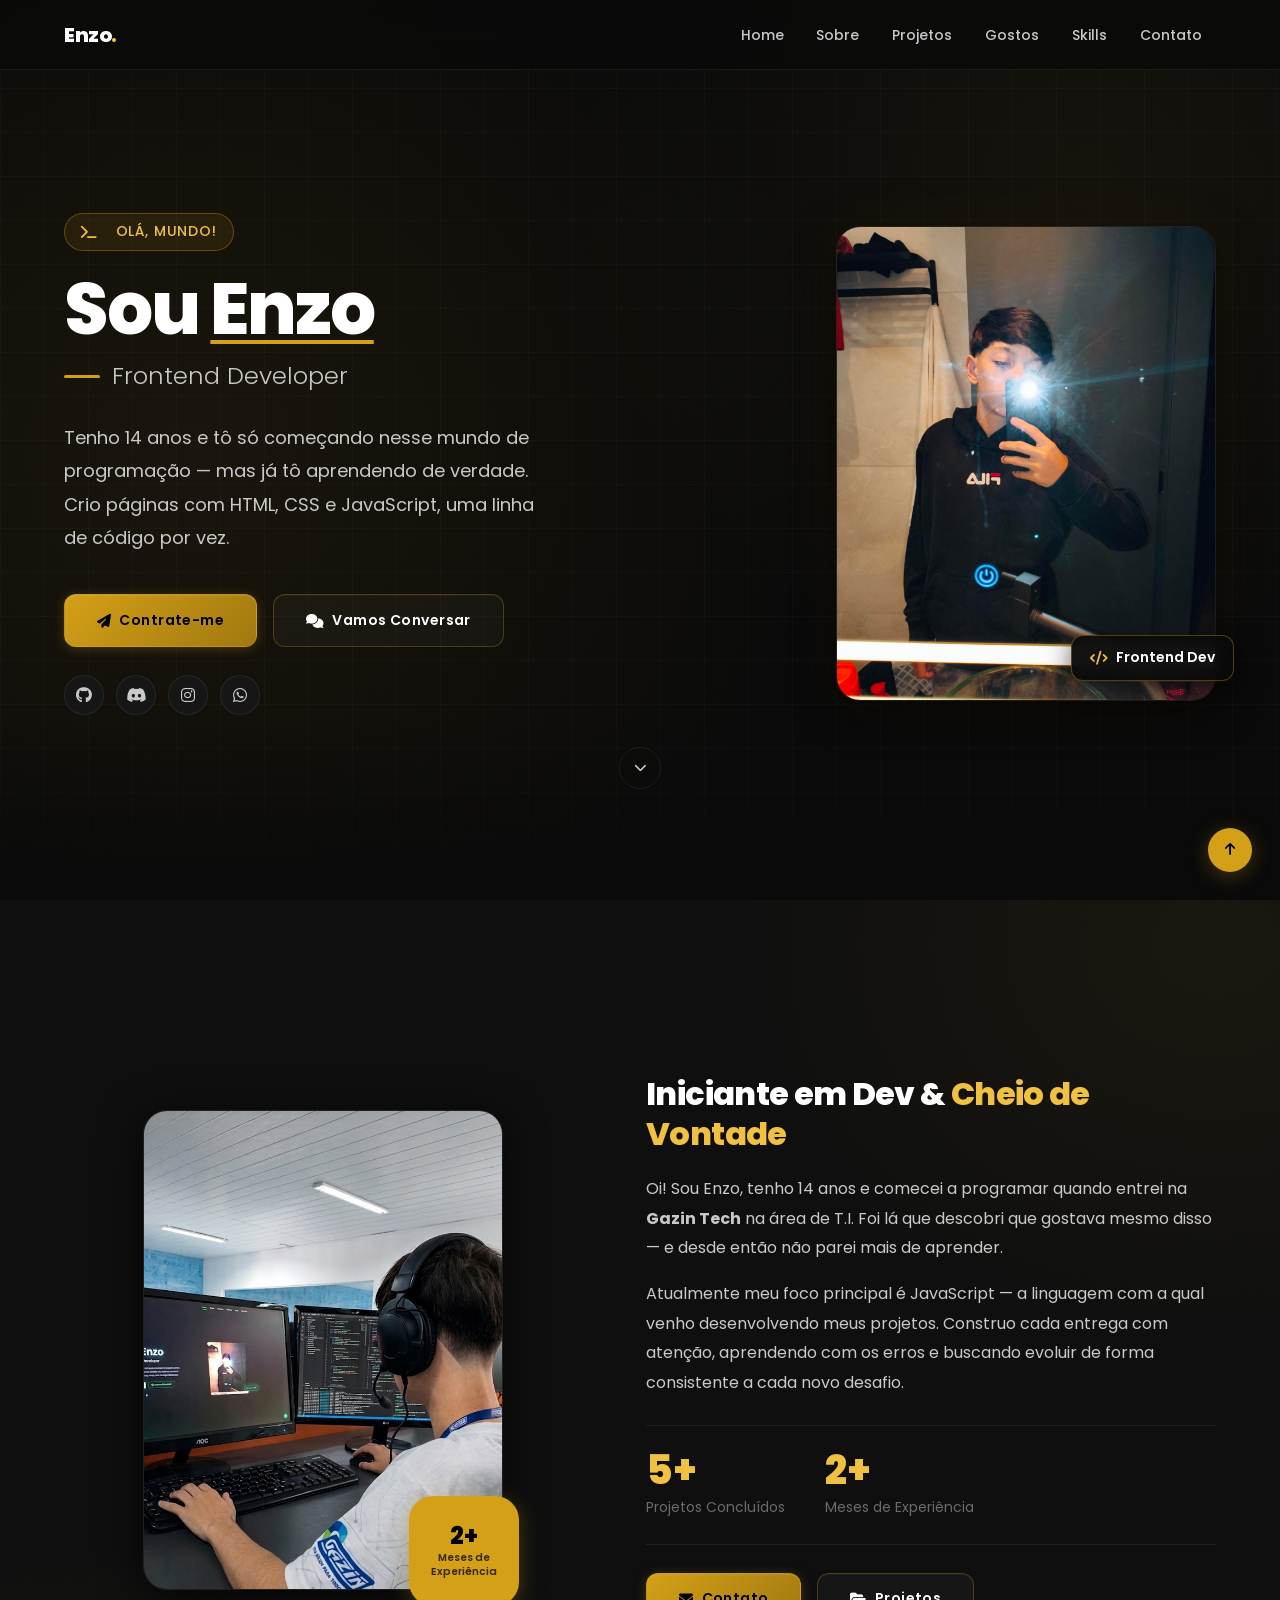
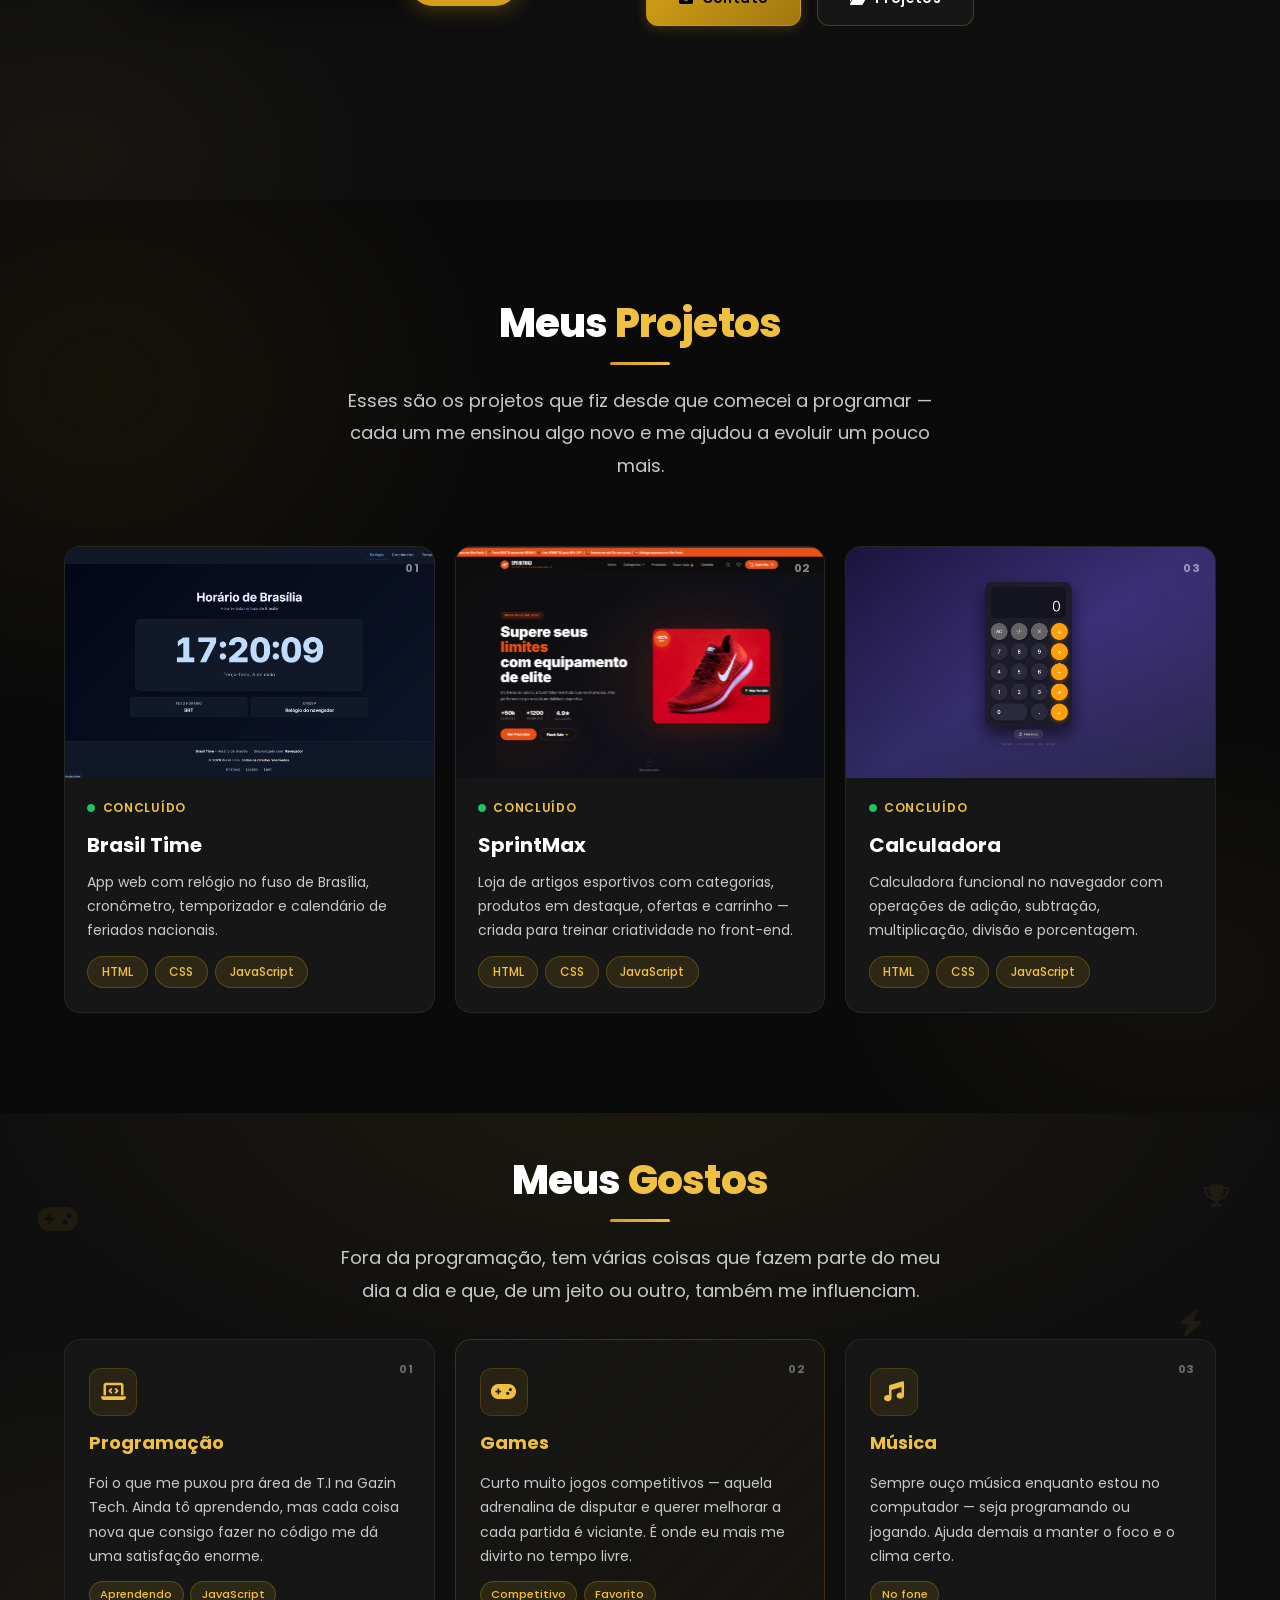
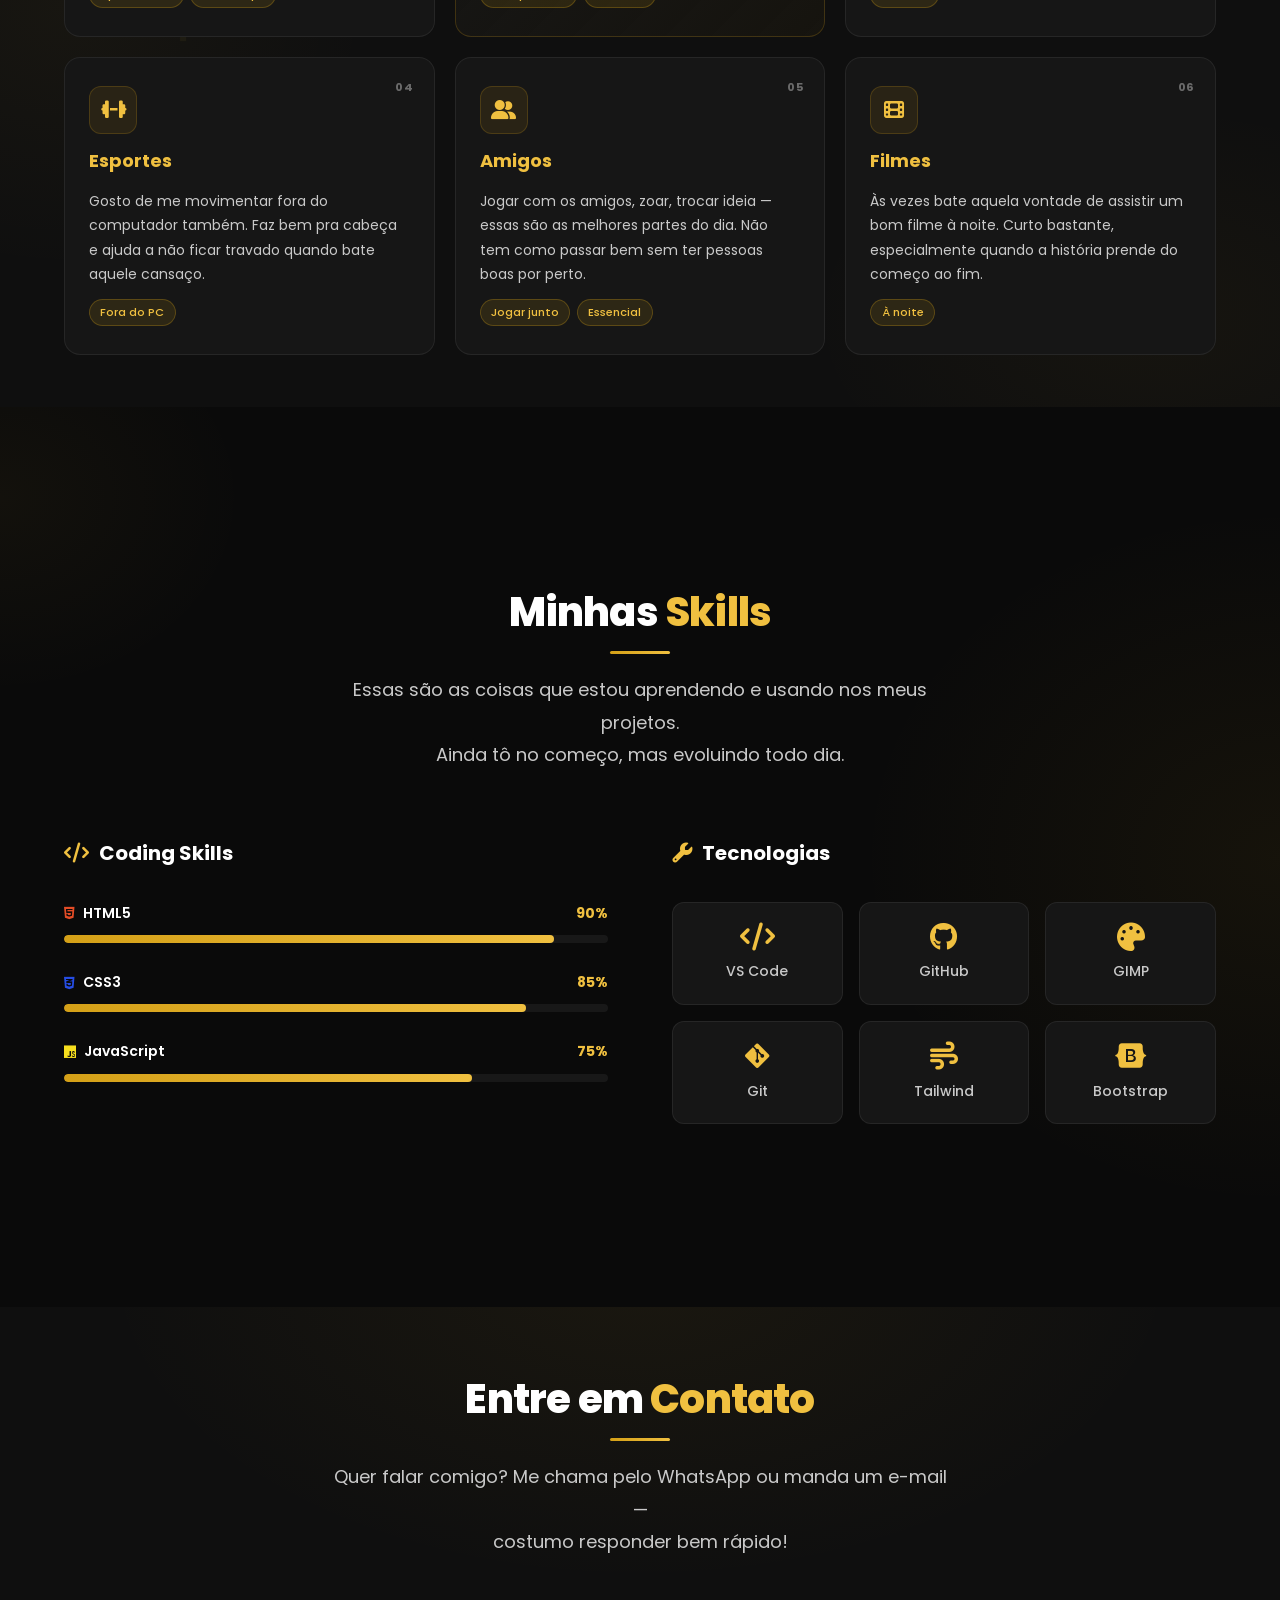
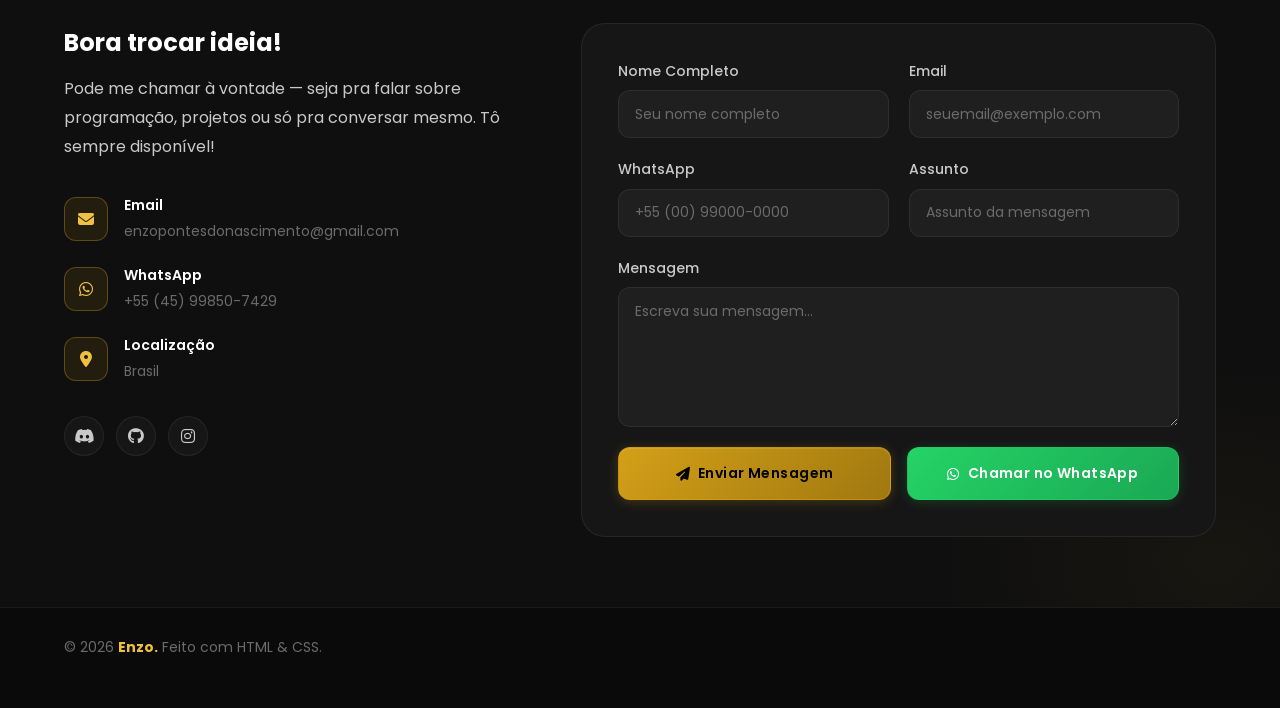
==== commit c3bd6ed0: "fix: ajustes finos no index.html" ====
--- a/index.html
+++ b/index.html
@@ -531,7 +531,7 @@
 
       <!-- ================================================
          SKILLS
-    ================================================ -->
+    ======================================================= -->
       <section id="skills" class="skills section">
         <div class="container">
           <header class="section__header anim-up">
@@ -611,7 +611,7 @@
                   <i class="fab fa-git-alt card-tech__icon"></i>
                   <span>Git</span>
                 </div>
-                <div class="card-tech">
+                 <div class="card-tech">
                   <i class="fas fa-wind card-tech__icon"></i>
                   <span>Tailwind</span>
                 </div>
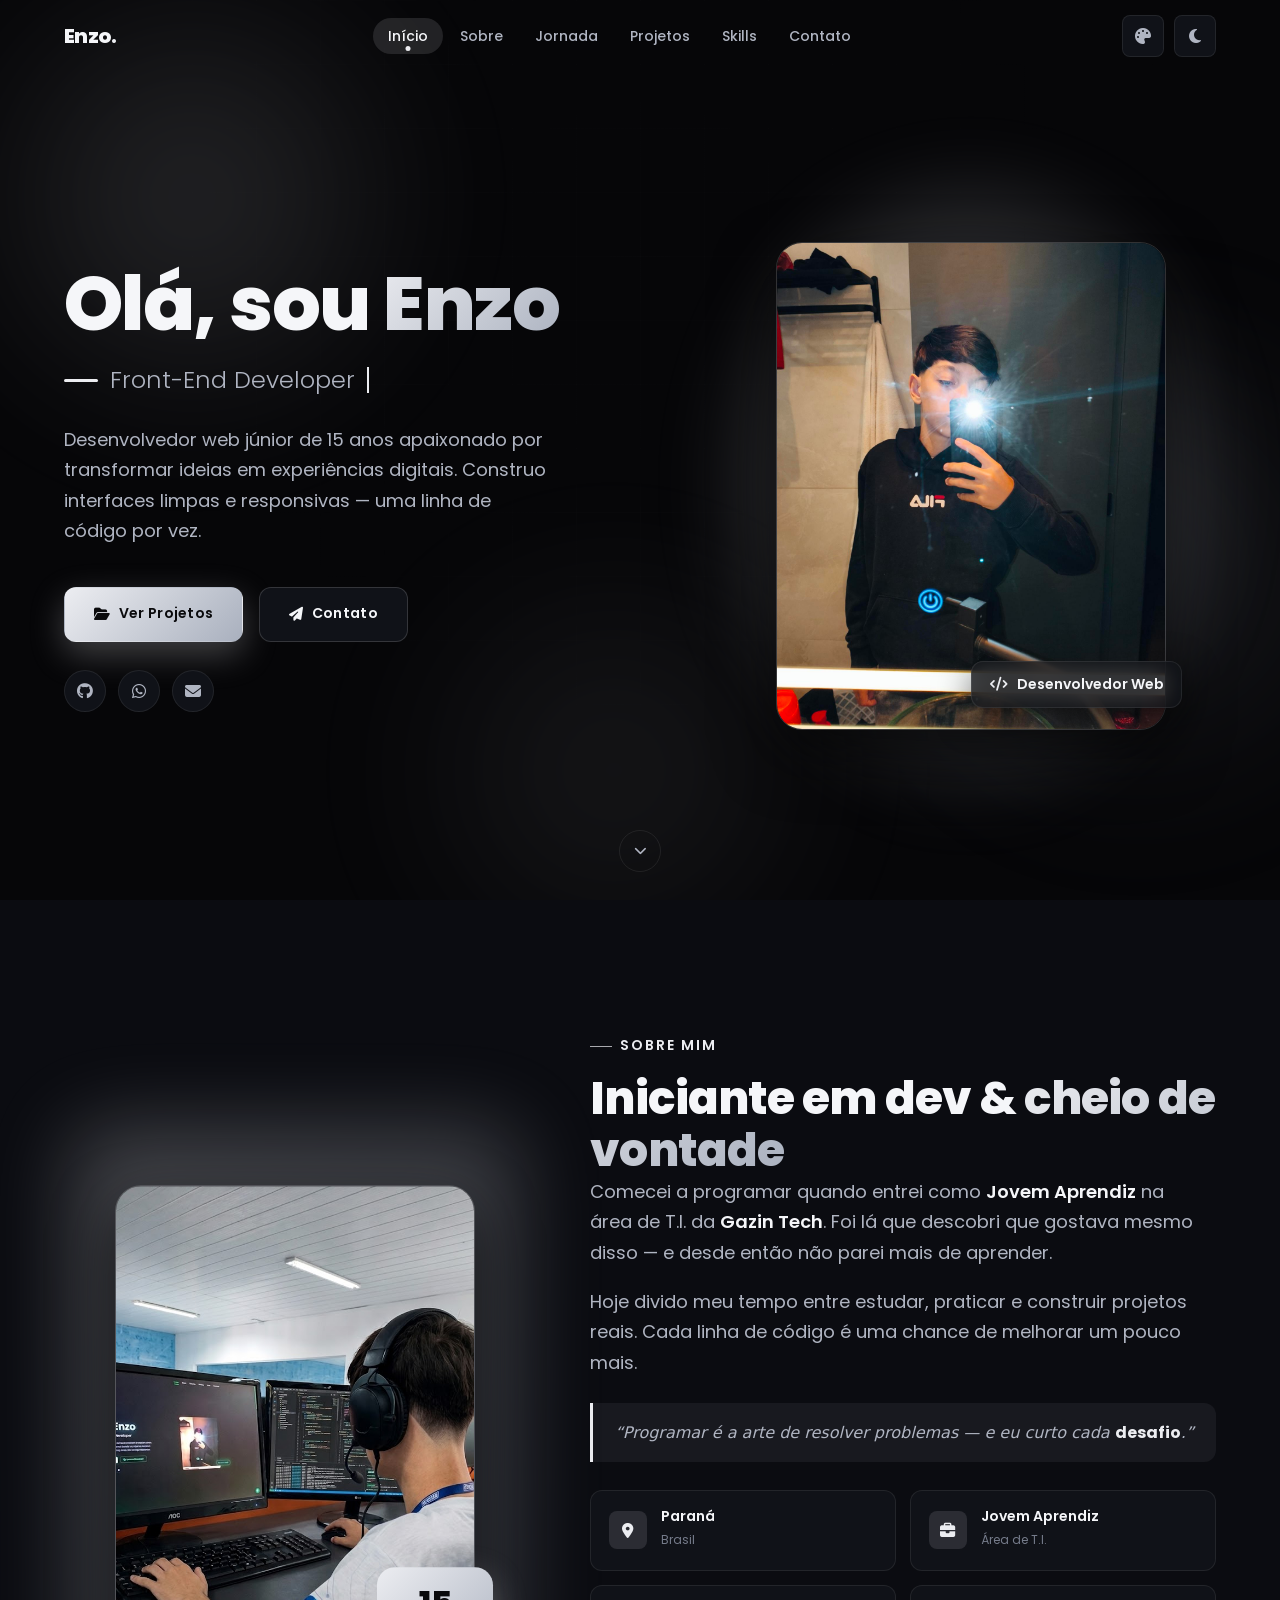
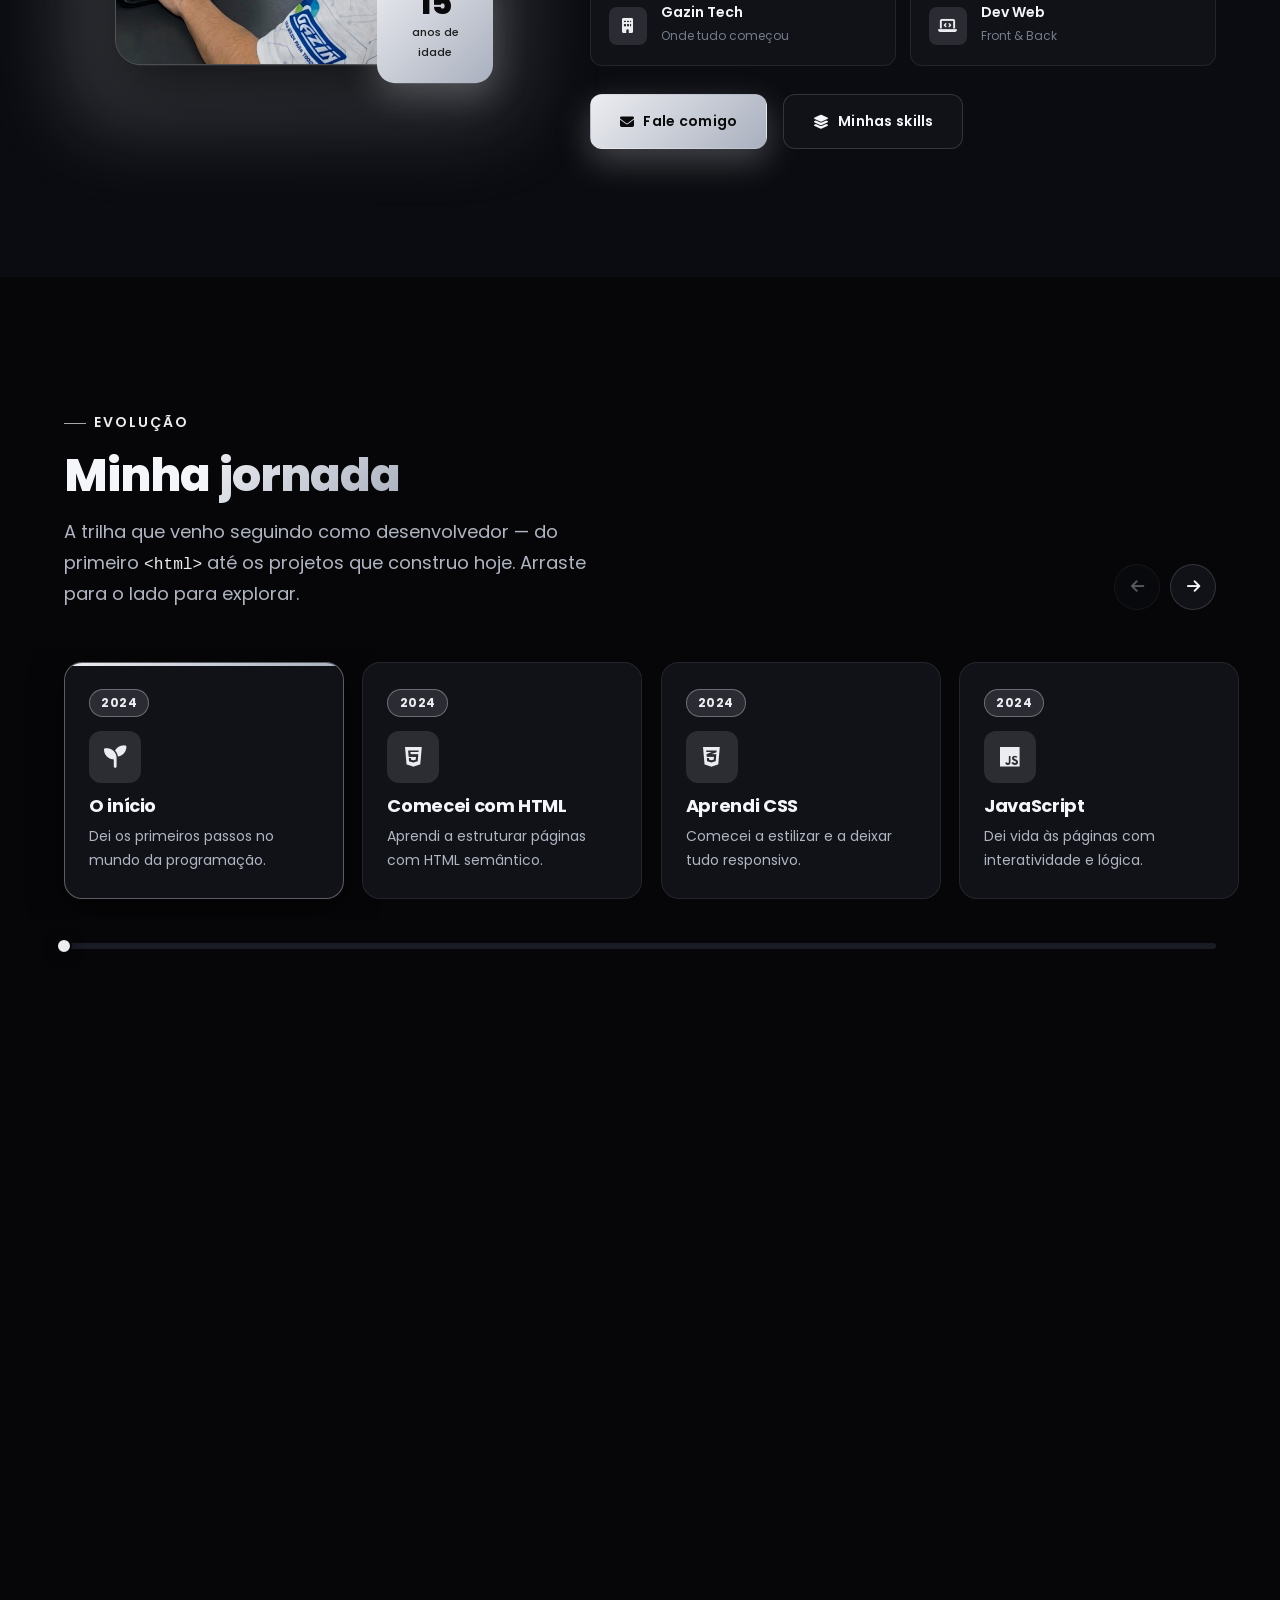
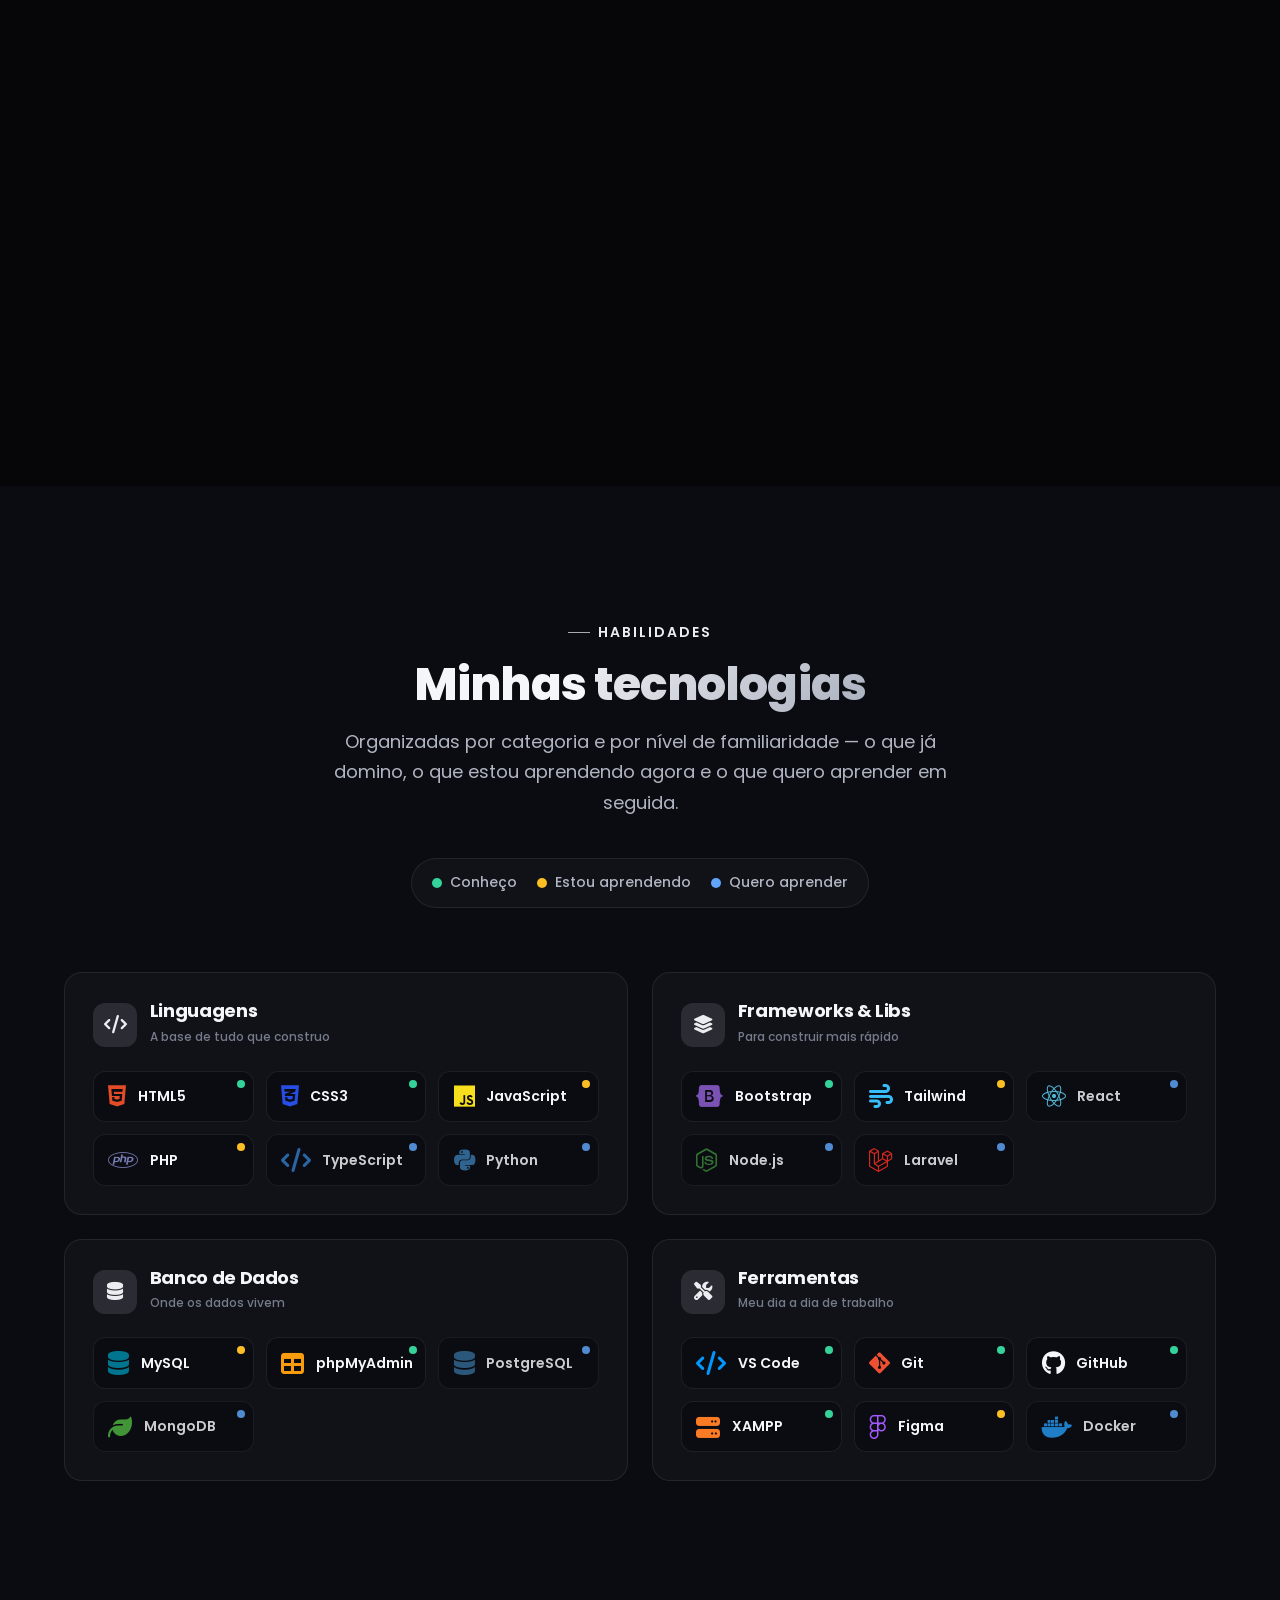
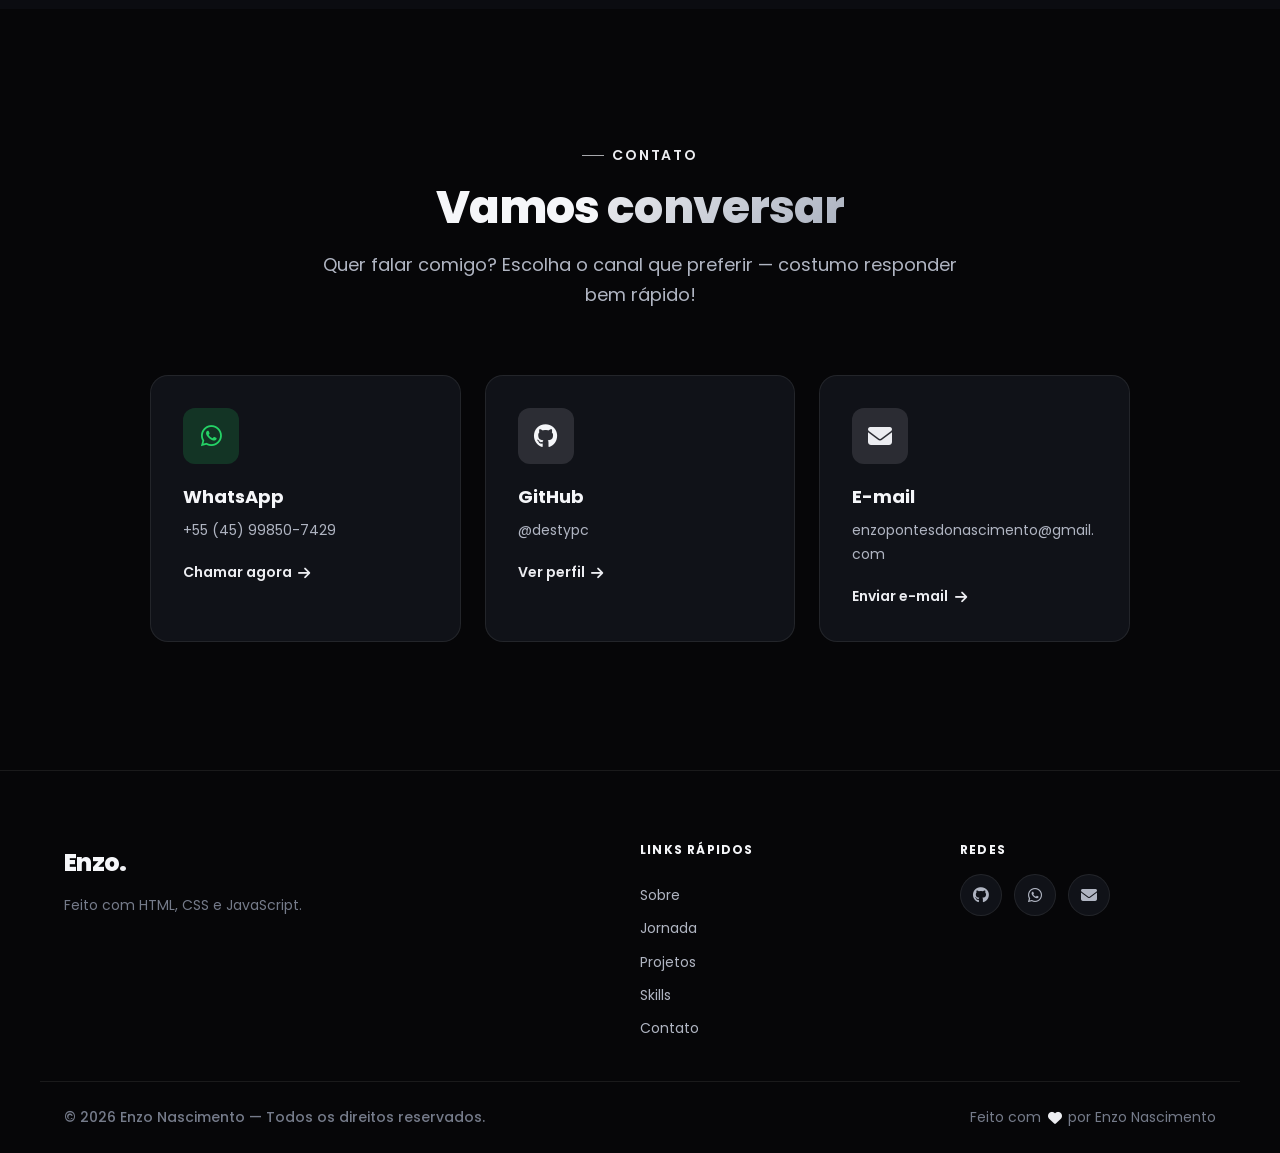
==== commit d22d1de5: "Refina portfólio: hero, cursor, tema, projetos e footer Refinamento premium mantendo identidade visu" ====
--- a/index.html
+++ b/index.html
@@ -1,15 +1,47 @@
 <!doctype html>
-<html lang="pt-BR">
+<html lang="pt-BR" data-theme="dark" data-accent="mono">
   <head>
     <meta charset="UTF-8" />
     <meta name="viewport" content="width=device-width, initial-scale=1.0" />
+
+    <!-- ── SEO ─────────────────────────────────────── -->
+    <title>Enzo Nascimento — Desenvolvedor Web Front-End & Back-End</title>
     <meta
       name="description"
-      content="Portfólio de Enzo — Frontend Developer. Criando experiências web modernas com HTML, CSS e JavaScript."
+      content="Portfólio de Enzo Nascimento, desenvolvedor web júnior. Crio interfaces modernas e responsivas com HTML, CSS, JavaScript, PHP e SQL."
     />
-    <title>Enzo. — Frontend Developer</title>
-
-    <!-- Google Fonts: Poppins -->
+    <meta
+      name="keywords"
+      content="Enzo Nascimento, desenvolvedor web, front-end, back-end, portfólio, HTML, CSS, JavaScript, PHP, SQL, MySQL, programador júnior"
+    />
+    <meta name="author" content="Enzo Nascimento" />
+    <meta name="theme-color" content="#060608" />
+    <link rel="canonical" href="https://destypc.github.io/Projeto-Portfolio/" />
+
+    <meta property="og:type" content="website" />
+    <meta property="og:locale" content="pt_BR" />
+    <meta property="og:title" content="Enzo Nascimento — Desenvolvedor Web" />
+    <meta
+      property="og:description"
+      content="Portfólio de Enzo Nascimento, desenvolvedor web júnior. Interfaces modernas com HTML, CSS, JavaScript, PHP e SQL."
+    />
+    <meta property="og:image" content="assets/images/enzo-home.jpg" />
+    <meta name="twitter:card" content="summary_large_image" />
+
+    <!-- ── Prevenção de FOUC: aplica tema salvo antes da pintura ── -->
+    <script>
+      (function () {
+        try {
+          const root = document.documentElement;
+          const theme = localStorage.getItem("theme");
+          const accent = localStorage.getItem("accent");
+          if (theme) root.setAttribute("data-theme", theme);
+          if (accent) root.setAttribute("data-accent", accent);
+        } catch (_) {}
+      })();
+    </script>
+
+    <!-- ── Fontes ──────────────────────────────────── -->
     <link rel="preconnect" href="https://fonts.googleapis.com" />
     <link rel="preconnect" href="https://fonts.gstatic.com" crossorigin />
     <link
@@ -17,787 +49,750 @@
       rel="stylesheet"
     />
 
-    <!-- Font Awesome 6 -->
+    <!-- ── Ícones (Font Awesome) ───────────────────── -->
     <link
       rel="stylesheet"
       href="https://cdnjs.cloudflare.com/ajax/libs/font-awesome/6.5.0/css/all.min.css"
     />
 
-    <!-- Stylesheet -->
+    <!-- ── Estilos ─────────────────────────────────── -->
+    <link rel="stylesheet" href="assets/css/variables.css" />
     <link rel="stylesheet" href="assets/css/style.css" />
-
-    <!-- Favicon -->
+    <link rel="stylesheet" href="assets/css/responsive.css" />
+
+    <!-- ── Favicon ─────────────────────────────────── -->
     <link
       rel="icon"
       type="image/svg+xml"
-      href="data:image/svg+xml,%3Csvg xmlns='http://www.w3.org/2000/svg' viewBox='0 0 32 32'%3E%3Crect width='32' height='32' rx='6' fill='%23090c15'/%3E%3Ctext x='9' y='24' font-family='Arial Black,sans-serif' font-size='24' font-weight='900' fill='%23ffffff'%3EE%3C/text%3E%3Ccircle cx='25' cy='22' r='3.5' fill='%233b82f6'/%3E%3C/svg%3E"
+      href="data:image/svg+xml,%3Csvg xmlns='http://www.w3.org/2000/svg' viewBox='0 0 32 32'%3E%3Crect width='32' height='32' rx='7' fill='%23060608'/%3E%3Ctext x='8' y='24' font-family='Arial Black,sans-serif' font-size='22' font-weight='900' fill='%23ffffff'%3EE%3C/text%3E%3Ccircle cx='25' cy='22' r='3.5' fill='%23a9b0be'/%3E%3C/svg%3E"
     />
   </head>
   <body>
-    <!-- ================================================
-       NAVBAR
-  ================================================ -->
+    <!-- Fundo ambiente vivo (orbs desfocados + grade sutil) -->
+    <div class="bg-ambient" aria-hidden="true">
+      <span class="bg-orb bg-orb--1"></span>
+      <span class="bg-orb bg-orb--2"></span>
+      <span class="bg-orb bg-orb--3"></span>
+    </div>
+
+    <!-- Barra de progresso de leitura -->
+    <div class="scroll-progress" id="scrollProgress" aria-hidden="true"></div>
+
+    <!-- Link de acessibilidade: pular para o conteúdo -->
+    <a href="#home" class="skip-link">Pular para o conteúdo</a>
+
+    <!-- ================= NAVBAR ================= -->
     <header class="navbar" id="navbar">
-      <div class="navbar__container">
-        <!-- Checkbox oculto para toggle mobile -->
-        <input type="checkbox" id="nav-toggle" class="nav-toggle" />
-
-        <!-- Logo -->
-        <a href="#home" class="logo">Enzo<span>.</span></a>
-
-        <!-- Botão hambúrguer (visível apenas no mobile) -->
-        <label for="nav-toggle" class="hamburger" aria-label="Abrir menu">
-          <span></span>
-          <span></span>
-          <span></span>
-        </label>
-
-        <!-- Links de navegação -->
-        <nav class="nav-menu" aria-label="Navegação principal">
-          <ul class="nav-list">
-            <li><a href="#home" class="nav-link">Home</a></li>
-            <li><a href="#sobre" class="nav-link">Sobre</a></li>
-            <li><a href="#projetos" class="nav-link">Projetos</a></li>
-            <li><a href="#gostos" class="nav-link">Gostos</a></li>
-            <li><a href="#skills" class="nav-link">Skills</a></li>
-            <li><a href="#contato" class="nav-link">Contato</a></li>
+      <div class="navbar__inner">
+        <a href="#home" class="logo" aria-label="Início">Enzo<span>.</span></a>
+
+        <nav id="navMenu" class="nav" aria-label="Navegação principal">
+          <ul class="nav__list">
+            <li><a href="#home" class="nav__link is-active">Início</a></li>
+            <li><a href="#sobre" class="nav__link">Sobre</a></li>
+            <li><a href="#jornada" class="nav__link">Jornada</a></li>
+            <li><a href="#projetos" class="nav__link">Projetos</a></li>
+            <li><a href="#skills" class="nav__link">Skills</a></li>
+            <li><a href="#contato" class="nav__link">Contato</a></li>
           </ul>
         </nav>
+
+        <div class="navbar__actions">
+          <div class="color-switch">
+            <button
+              type="button"
+              class="icon-btn"
+              id="paletteBtn"
+              data-tooltip="Cor principal"
+              aria-label="Escolher cor principal"
+              aria-haspopup="true"
+              aria-expanded="false"
+            >
+              <i class="fas fa-palette" aria-hidden="true"></i>
+            </button>
+            <div class="color-switch__pop" id="palettePop" role="menu">
+              <span class="color-switch__title">Cor de destaque</span>
+              <div class="color-switch__swatches">
+                <button type="button" class="swatch" data-accent="mono" style="--sw: linear-gradient(135deg,#ecedf1,#a9b0be)" aria-label="Monocromático"></button>
+                <button type="button" class="swatch" data-accent="indigo" style="--sw: #6366f1" aria-label="Índigo"></button>
+                <button type="button" class="swatch" data-accent="violet" style="--sw: #8b5cf6" aria-label="Violeta"></button>
+                <button type="button" class="swatch" data-accent="cyan" style="--sw: #22d3ee" aria-label="Ciano"></button>
+                <button type="button" class="swatch" data-accent="emerald" style="--sw: #10b981" aria-label="Esmeralda"></button>
+                <button type="button" class="swatch" data-accent="amber" style="--sw: #f59e0b" aria-label="Âmbar"></button>
+                <button type="button" class="swatch" data-accent="rose" style="--sw: #f43f5e" aria-label="Rosa"></button>
+              </div>
+            </div>
+          </div>
+
+          <button
+            type="button"
+            class="icon-btn"
+            id="themeBtn"
+            data-tooltip="Tema claro/escuro"
+            aria-label="Alternar tema claro e escuro"
+          >
+            <i class="fas fa-moon" aria-hidden="true"></i>
+          </button>
+
+          <button
+            type="button"
+            class="hamburger"
+            id="hamburger"
+            aria-label="Abrir menu"
+            aria-controls="navMenu"
+            aria-expanded="false"
+          >
+            <span></span><span></span><span></span>
+          </button>
+        </div>
       </div>
     </header>
 
     <main>
-      <!-- ================================================
-         HOME / HERO
-    ================================================ -->
+      <!-- ================= HERO ================= -->
       <section id="home" class="hero">
-        <div class="container hero__container">
-          <!-- Texto principal -->
+        <div class="container hero__grid">
           <div class="hero__content">
-            <p class="hero__badge">
-              <i class="fas fa-terminal"></i>&nbsp; Olá, Mundo!
+            <h1 class="hero__title" style="--i: 0">
+              Olá, sou <span class="hero__name">Enzo</span>
+            </h1>
+
+            <p class="hero__role" style="--i: 1">
+              <span class="hero__role-bar" aria-hidden="true"></span>
+              <span id="typed" class="hero__typed" aria-live="polite"></span>
+              <span class="hero__cursor" aria-hidden="true"></span>
             </p>
 
-            <h1 class="hero__title">
-              Sou <span class="hero__name">Enzo</span>
-            </h1>
-
-            <p class="hero__subtitle">
-              <span class="hero__line"></span> Frontend Developer
+            <p class="hero__desc" style="--i: 2">
+              Desenvolvedor web júnior de 15 anos apaixonado por transformar
+              ideias em experiências digitais. Construo interfaces limpas e
+              responsivas — uma linha de código por vez.
             </p>
 
-            <p class="hero__description">
-              Tenho 14 anos e tô só começando nesse mundo de programação — mas
-              já tô aprendendo de verdade. Crio páginas com HTML, CSS e
-              JavaScript, uma linha de código por vez.
-            </p>
-
-            <div class="hero__actions">
-              <a href="#contato" class="btn btn--primary">
-                <i class="fas fa-paper-plane"></i> Contrate-me
+            <div class="hero__actions" style="--i: 3">
+              <a href="#projetos" class="btn btn--primary" data-scroll>
+                <i class="fas fa-folder-open" aria-hidden="true"></i> Ver Projetos
               </a>
-              <a href="#contato" class="btn btn--outline">
-                <i class="fas fa-comments"></i> Vamos Conversar
+              <a href="#contato" class="btn btn--ghost" data-scroll>
+                <i class="fas fa-paper-plane" aria-hidden="true"></i> Contato
               </a>
             </div>
 
-            <div class="hero__socials">
-              <a
-                href="https://github.com/destypc"
-                target="_blank"
-                rel="noopener noreferrer"
-                class="social-link"
-                aria-label="GitHub"
-              >
-                <i class="fab fa-github"></i>
-              </a>
-              <a href="#" class="social-link" aria-label="Discord">
-                <i class="fab fa-discord"></i>
-              </a>
-              <a href="#" class="social-link" aria-label="Instagram">
-                <i class="fab fa-instagram"></i>
-              </a>
-              <a
-                href="https://wa.me/554599850749"
-                target="_blank"
-                rel="noopener noreferrer"
-                class="social-link"
-                aria-label="WhatsApp"
-              >
-                <i class="fab fa-whatsapp"></i>
-              </a>
+            <ul class="hero__socials" style="--i: 4" aria-label="Redes sociais">
+              <li>
+                <a href="https://github.com/destypc" target="_blank" rel="noopener noreferrer" class="social-link" data-tooltip="GitHub" aria-label="GitHub">
+                  <i class="fab fa-github" aria-hidden="true"></i>
+                </a>
+              </li>
+              <li>
+                <a href="https://wa.me/554599850749" target="_blank" rel="noopener noreferrer" class="social-link" data-tooltip="WhatsApp" aria-label="WhatsApp">
+                  <i class="fab fa-whatsapp" aria-hidden="true"></i>
+                </a>
+              </li>
+              <li>
+                <a href="mailto:enzopontesdonascimento@gmail.com" class="social-link" data-tooltip="E-mail" aria-label="E-mail">
+                  <i class="fas fa-envelope" aria-hidden="true"></i>
+                </a>
+              </li>
+            </ul>
+          </div>
+
+          <div class="hero__visual">
+            <div class="hero__photo-wrap">
+              <img
+                src="assets/images/enzo-home.jpg"
+                alt="Retrato de Enzo Nascimento"
+                class="hero__photo"
+                width="390"
+                height="488"
+                fetchpriority="high"
+              />
+              <div class="hero__chip">
+                <i class="fas fa-code" aria-hidden="true"></i>
+                <span>Desenvolvedor Web</span>
+              </div>
             </div>
           </div>
-
-          <!-- Foto com badge de função -->
-          <div class="hero__visual">
-            <div class="hero__photo-wrapper">
-              <img
-                src="imagens/enzo-home.jpg"
-                alt="Foto de Enzo"
-                class="hero__photo"
-                loading="eager"
-              />
-              <div class="hero__tag">
-                <i class="fas fa-code"></i>
-                <span>Frontend Dev</span>
-              </div>
-            </div>
-          </div>
-        </div>
-
-        <!-- Indicador de scroll -->
-        <a
-          href="#sobre"
-          class="scroll-indicator"
-          aria-label="Rolar para a próxima seção"
-        >
-          <i class="fas fa-chevron-down"></i>
+        </div>
+
+        <a href="#sobre" class="scroll-cue" data-scroll aria-label="Rolar para a próxima seção">
+          <i class="fas fa-chevron-down" aria-hidden="true"></i>
         </a>
       </section>
 
-      <!-- ================================================
-         SOBRE MIM
-    ================================================ -->
-      <section id="sobre" class="sobre section">
-        <div class="container">
-          <div class="sobre__grid">
-            <!-- Imagem com badge flutuante -->
-            <div class="sobre__image-wrapper anim-left">
+      <!-- ================= SOBRE ================= -->
+      <section id="sobre" class="section sobre">
+        <div class="container sobre__grid">
+          <div class="sobre__media reveal reveal--left">
+            <div class="sobre__photo-wrap" data-parallax="0.05">
+              <span class="sobre__glow" aria-hidden="true"></span>
               <img
-                src="imagens/enzo-sobre.jpg"
+                src="assets/images/enzo-sobre.jpg"
                 alt="Enzo programando no computador"
                 class="sobre__photo"
+                width="360"
+                height="480"
                 loading="lazy"
               />
               <div class="sobre__badge">
-                <strong>2+</strong>
-                <span>Meses de<br />Experiência</span>
+                <strong>15</strong>
+                <span>anos de<br />idade</span>
               </div>
             </div>
-
-            <!-- Conteúdo textual -->
-            <div class="sobre__content anim-right">
-              <h2 class="sobre__title">
-                Iniciante em Dev &amp; <span>Cheio de Vontade</span>
-              </h2>
-
-              <p class="sobre__text">
-                Oi! Sou Enzo, tenho 14 anos e comecei a programar quando entrei
-                na <strong>Gazin Tech</strong> na área de T.I. Foi lá que
-                descobri que gostava mesmo disso — e desde então não parei mais
-                de aprender.
+          </div>
+
+          <div class="sobre__content reveal reveal--right">
+            <p class="eyebrow">Sobre mim</p>
+            <h2 class="section__title">
+              Iniciante em dev &amp; <span>cheio de vontade</span>
+            </h2>
+
+            <p class="sobre__text">
+              Comecei a programar quando entrei como <strong>Jovem Aprendiz</strong>
+              na área de T.I. da <strong>Gazin Tech</strong>. Foi lá que descobri
+              que gostava mesmo disso — e desde então não parei mais de aprender.
+            </p>
+            <p class="sobre__text">
+              Hoje divido meu tempo entre estudar, praticar e construir projetos
+              reais. Cada linha de código é uma chance de melhorar um pouco mais.
+            </p>
+
+            <blockquote class="sobre__quote">
+              “Programar é a arte de resolver problemas — e eu curto cada
+              <strong>desafio</strong>.”
+            </blockquote>
+
+            <ul class="info-cards">
+              <li class="info-card spotlight" data-tilt data-tilt-max="6">
+                <i class="fas fa-location-dot" aria-hidden="true"></i>
+                <div><strong>Paraná</strong><span>Brasil</span></div>
+              </li>
+              <li class="info-card spotlight" data-tilt data-tilt-max="6">
+                <i class="fas fa-briefcase" aria-hidden="true"></i>
+                <div><strong>Jovem Aprendiz</strong><span>Área de T.I.</span></div>
+              </li>
+              <li class="info-card spotlight" data-tilt data-tilt-max="6">
+                <i class="fas fa-building" aria-hidden="true"></i>
+                <div><strong>Gazin Tech</strong><span>Onde tudo começou</span></div>
+              </li>
+              <li class="info-card spotlight" data-tilt data-tilt-max="6">
+                <i class="fas fa-laptop-code" aria-hidden="true"></i>
+                <div><strong>Dev Web</strong><span>Front &amp; Back</span></div>
+              </li>
+            </ul>
+
+            <div class="sobre__actions">
+              <a href="#contato" class="btn btn--primary" data-scroll>
+                <i class="fas fa-envelope" aria-hidden="true"></i> Fale comigo
+              </a>
+              <a href="#skills" class="btn btn--ghost" data-scroll>
+                <i class="fas fa-layer-group" aria-hidden="true"></i> Minhas skills
+              </a>
+            </div>
+          </div>
+        </div>
+      </section>
+
+      <!-- ================= MINHA JORNADA (carrossel horizontal) ================= -->
+      <section id="jornada" class="section jornada">
+        <div class="container">
+          <header class="section__header section__header--row reveal">
+            <div>
+              <p class="eyebrow">Evolução</p>
+              <h2 class="section__title">Minha <span>jornada</span></h2>
+              <p class="section__subtitle">
+                A trilha que venho seguindo como desenvolvedor — do primeiro
+                <code>&lt;html&gt;</code> até os projetos que construo hoje.
+                Arraste para o lado para explorar.
               </p>
-
-              <p class="sobre__text">
-                Atualmente meu foco principal é JavaScript — a linguagem com a
-                qual venho desenvolvendo meus projetos. Construo cada entrega
-                com atenção, aprendendo com os erros e buscando evoluir de forma
-                consistente a cada novo desafio.
-              </p>
-
-              <!-- Estatísticas -->
-              <div class="sobre__stats">
-                <div class="stat">
-                  <strong class="stat__number">5+</strong>
-                  <span class="stat__label">Projetos Concluídos</span>
-                </div>
-                <div class="stat">
-                  <strong class="stat__number">2+</strong>
-                  <span class="stat__label">Meses de Experiência</span>
-                </div>
-              </div>
-
-              <div class="sobre__actions">
-                <a href="#contato" class="btn btn--primary">
-                  <i class="fas fa-envelope"></i> Contato
-                </a>
-                <a href="#projetos" class="btn btn--outline">
-                  <i class="fas fa-folder-open"></i> Projetos
-                </a>
-              </div>
             </div>
+            <div class="journey__nav">
+              <button type="button" class="journey__btn" data-journey="prev" aria-label="Etapa anterior">
+                <i class="fas fa-arrow-left" aria-hidden="true"></i>
+              </button>
+              <button type="button" class="journey__btn" data-journey="next" aria-label="Próxima etapa">
+                <i class="fas fa-arrow-right" aria-hidden="true"></i>
+              </button>
+            </div>
+          </header>
+        </div>
+
+        <ol class="journey__track" id="journeyTrack" tabindex="0" aria-label="Etapas da minha jornada (role horizontalmente)">
+          <li class="journey-card reveal">
+            <span class="journey-card__year">2024</span>
+            <span class="journey-card__icon"><i class="fas fa-seedling" aria-hidden="true"></i></span>
+            <h3 class="journey-card__title">O início</h3>
+            <p class="journey-card__desc">Dei os primeiros passos no mundo da programação.</p>
+          </li>
+          <li class="journey-card reveal">
+            <span class="journey-card__year">2024</span>
+            <span class="journey-card__icon"><i class="fab fa-html5" aria-hidden="true"></i></span>
+            <h3 class="journey-card__title">Comecei com HTML</h3>
+            <p class="journey-card__desc">Aprendi a estruturar páginas com HTML semântico.</p>
+          </li>
+          <li class="journey-card reveal">
+            <span class="journey-card__year">2024</span>
+            <span class="journey-card__icon"><i class="fab fa-css3-alt" aria-hidden="true"></i></span>
+            <h3 class="journey-card__title">Aprendi CSS</h3>
+            <p class="journey-card__desc">Comecei a estilizar e a deixar tudo responsivo.</p>
+          </li>
+          <li class="journey-card reveal">
+            <span class="journey-card__year">2024</span>
+            <span class="journey-card__icon"><i class="fab fa-js" aria-hidden="true"></i></span>
+            <h3 class="journey-card__title">JavaScript</h3>
+            <p class="journey-card__desc">Dei vida às páginas com interatividade e lógica.</p>
+          </li>
+          <li class="journey-card reveal">
+            <span class="journey-card__year">2025</span>
+            <span class="journey-card__icon"><i class="fab fa-bootstrap" aria-hidden="true"></i></span>
+            <h3 class="journey-card__title">Bootstrap</h3>
+            <p class="journey-card__desc">Agilizei layouts com um framework CSS consagrado.</p>
+          </li>
+          <li class="journey-card reveal">
+            <span class="journey-card__year">2025</span>
+            <span class="journey-card__icon"><i class="fas fa-wind" aria-hidden="true"></i></span>
+            <h3 class="journey-card__title">Tailwind CSS</h3>
+            <p class="journey-card__desc">Adotei o utility-first para estilizar mais rápido.</p>
+          </li>
+          <li class="journey-card reveal">
+            <span class="journey-card__year">2025</span>
+            <span class="journey-card__icon"><i class="fab fa-php" aria-hidden="true"></i></span>
+            <h3 class="journey-card__title">PHP</h3>
+            <p class="journey-card__desc">Comecei no back-end e na lógica do lado servidor.</p>
+          </li>
+          <li class="journey-card reveal">
+            <span class="journey-card__year">2025</span>
+            <span class="journey-card__icon"><i class="fas fa-database" aria-hidden="true"></i></span>
+            <h3 class="journey-card__title">SQL</h3>
+            <p class="journey-card__desc">Aprendi a modelar e consultar bancos de dados.</p>
+          </li>
+          <li class="journey-card reveal">
+            <span class="journey-card__year">2025</span>
+            <span class="journey-card__icon"><i class="fas fa-table-list" aria-hidden="true"></i></span>
+            <h3 class="journey-card__title">Primeiro CRUD</h3>
+            <p class="journey-card__desc">Uni PHP e SQL para criar, ler, editar e excluir dados.</p>
+          </li>
+          <li class="journey-card reveal">
+            <span class="journey-card__year">2025</span>
+            <span class="journey-card__icon"><i class="fas fa-cart-shopping" aria-hidden="true"></i></span>
+            <h3 class="journey-card__title">Sistema de vendas</h3>
+            <p class="journey-card__desc">Apliquei tudo em um projeto mais robusto e real.</p>
+          </li>
+          <li class="journey-card journey-card--now reveal">
+            <span class="journey-card__year">Hoje</span>
+            <span class="journey-card__icon journey-card__icon--pulse"><i class="fas fa-rocket" aria-hidden="true"></i></span>
+            <h3 class="journey-card__title">Continuo evoluindo</h3>
+            <p class="journey-card__desc">Estudando e construindo novos projetos todos os dias. 🚀</p>
+          </li>
+        </ol>
+
+        <div class="container">
+          <div
+            class="journey__progress"
+            id="journeyBar"
+            role="slider"
+            tabindex="0"
+            aria-label="Progresso da jornada — arraste ou clique para navegar"
+            aria-valuemin="0"
+            aria-valuemax="100"
+            aria-valuenow="0"
+          >
+            <span class="journey__progress-fill" id="journeyProgress"></span>
+            <span class="journey__progress-thumb" id="journeyThumb" aria-hidden="true"></span>
           </div>
         </div>
       </section>
 
-      <!-- ================================================
-         PROJETOS
-    ================================================ -->
-      <section id="projetos" class="projetos section">
+      <!-- ================= PROJETOS ================= -->
+      <section id="projetos" class="section projetos">
         <div class="container">
-          <header class="section__header anim-up">
-            <h2 class="section__title">Meus <span>Projetos</span></h2>
-            <div class="section__divider"></div>
+          <header class="section__header reveal">
+            <p class="eyebrow">Portfólio</p>
+            <h2 class="section__title">Meus <span>projetos</span></h2>
             <p class="section__subtitle">
-              Esses são os projetos que fiz desde que comecei a programar — cada
-              um me ensinou algo novo e me ajudou a evoluir um pouco mais.
+              Cada projeto abaixo me ensinou algo novo e me ajudou a evoluir um
+              pouco mais como desenvolvedor.
             </p>
           </header>
 
           <div class="projetos__grid">
-            <!-- Projeto 1: Brasil Time -->
-            <article class="card-projeto anim-up anim-d1">
-              <div class="card-projeto__thumb">
+            <!-- Brasil Time -->
+            <article class="card-project spotlight reveal" data-tilt data-tilt-max="5">
+              <div class="card-project__thumb">
                 <img
-                  src="imagens/projeto-time.png"
+                  src="assets/images/projeto-time.png"
                   alt="Captura de tela do projeto Brasil Time"
+                  width="640"
+                  height="400"
                   loading="lazy"
                 />
-                <span class="card-projeto__num">01</span>
-                <div class="card-projeto__overlay">
-                  <a
-                    href="https://destypc.github.io/Brasil-Time/"
-                    target="_blank"
-                    class="card-projeto__overlay-btn"
-                    aria-label="Ver projeto"
-                    title="Ver Projeto"
-                  >
-                    <i class="fas fa-arrow-up-right-from-square"></i>
+              </div>
+              <div class="card-project__body">
+                <p class="card-project__status"><i class="fas fa-circle" aria-hidden="true"></i> Concluído</p>
+                <h3 class="card-project__name">Brasil Time</h3>
+                <p class="card-project__desc">
+                  Tempo no fuso de Brasília: relógio em tempo real, cronômetro,
+                  temporizador e calendário com os feriados nacionais.
+                </p>
+                <ul class="tag-list">
+                  <li class="tag">HTML</li>
+                  <li class="tag">CSS</li>
+                  <li class="tag">JavaScript</li>
+                </ul>
+                <div class="card-project__actions">
+                  <a href="https://destypc.github.io/Brasil-Time/" target="_blank" rel="noopener noreferrer" class="btn btn--primary btn--sm">
+                    <i class="fas fa-arrow-up-right-from-square" aria-hidden="true"></i> Ver Projeto
                   </a>
-                  <a
-                    href="https://github.com/destypc/Brasil-Time"
-                    target="_blank"
-                    target="_blank"
-                    rel="noopener noreferrer"
-                    class="card-projeto__overlay-btn"
-                    aria-label="Ver no GitHub"
-                    title="Ver no GitHub"
-                  >
-                    <i class="fab fa-github"></i>
+                  <a href="https://github.com/destypc/Brasil-Time" target="_blank" rel="noopener noreferrer" class="btn btn--ghost btn--sm">
+                    <i class="fab fa-github" aria-hidden="true"></i> GitHub
                   </a>
                 </div>
               </div>
-              <div class="card-projeto__body">
-                <p class="card-projeto__status">
-                  <i class="fas fa-circle"></i> Concluído
-                </p>
-                <h3 class="card-projeto__name">Brasil Time</h3>
-                <p class="card-projeto__desc">
-                  App web com relógio no fuso de Brasília, cronômetro,
-                  temporizador e calendário de feriados nacionais.
-                </p>
-                <div class="card-projeto__tags">
-                  <span class="tag">HTML</span>
-                  <span class="tag">CSS</span>
-                  <span class="tag">JavaScript</span>
-                </div>
-              </div>
             </article>
 
-            <!-- Projeto 2: SprintMax -->
-            <article class="card-projeto anim-up anim-d2">
-              <div class="card-projeto__thumb">
+            <!-- SprintMax — card inteiro clicável -->
+            <article
+              class="card-project card-project--link spotlight reveal"
+              data-tilt
+              data-tilt-max="5"
+              data-card-href="https://sprint-max-crud-production.up.railway.app/pages/dashboard.php"
+            >
+              <div class="card-project__thumb">
                 <img
-                  src="imagens/projeto-loja.png"
+                  src="assets/images/projeto-loja.png"
                   alt="Captura de tela do projeto SprintMax"
+                  width="640"
+                  height="400"
                   loading="lazy"
                 />
-                <span class="card-projeto__num">02</span>
-                <div class="card-projeto__overlay">
-                  <a
-                    href="https://destypc.github.io/Sprint-Max/"
-                    target="_blank"
-                    class="card-projeto__overlay-btn"
-                    aria-label="Ver projeto"
-                    title="Ver Projeto"
-                  >
-                    <i class="fas fa-arrow-up-right-from-square"></i>
+              </div>
+              <div class="card-project__body">
+                <p class="card-project__status"><i class="fas fa-circle" aria-hidden="true"></i> Concluído</p>
+                <h3 class="card-project__name">SprintMax</h3>
+                <p class="card-project__desc">
+                  Sistema de vendas com CRUD completo: cadastro de produtos,
+                  categorias e um painel administrativo em PHP e SQL.
+                </p>
+                <ul class="tag-list">
+                  <li class="tag">PHP</li>
+                  <li class="tag">SQL</li>
+                  <li class="tag">CRUD</li>
+                </ul>
+                <div class="card-project__actions">
+                  <a href="https://sprint-max-crud-production.up.railway.app/pages/dashboard.php" target="_blank" rel="noopener noreferrer" class="btn btn--primary btn--sm">
+                    <i class="fas fa-arrow-up-right-from-square" aria-hidden="true"></i> Ver Projeto
                   </a>
-                  <a
-                    href="https://github.com/destypc/Sprint-Max"
-                    target="_blank"
-                    target="_blank"
-                    rel="noopener noreferrer"
-                    class="card-projeto__overlay-btn"
-                    aria-label="Ver no GitHub"
-                    title="Ver no GitHub"
-                  >
-                    <i class="fab fa-github"></i>
+                  <a href="https://github.com/destypc/Sprint-Max" target="_blank" rel="noopener noreferrer" class="btn btn--ghost btn--sm">
+                    <i class="fab fa-github" aria-hidden="true"></i> GitHub
                   </a>
                 </div>
               </div>
-              <div class="card-projeto__body">
-                <p class="card-projeto__status">
-                  <i class="fas fa-circle"></i> Concluído
+            </article>
+
+            <!-- Placeholder: novo projeto a caminho -->
+            <article class="card-project card-project--soon reveal" aria-label="Novo projeto em breve">
+              <div class="card-project__thumb card-project__thumb--soon">
+                <span class="card-project__soon-icon" aria-hidden="true">
+                  <i class="fas fa-rocket"></i>
+                </span>
+              </div>
+              <div class="card-project__body">
+                <p class="card-project__status card-project__status--soon">
+                  <i class="fas fa-circle" aria-hidden="true"></i> Em desenvolvimento
                 </p>
-                <h3 class="card-projeto__name">SprintMax</h3>
-                <p class="card-projeto__desc">
-                  Loja de artigos esportivos com categorias, produtos em
-                  destaque, ofertas e carrinho — criada para treinar
-                  criatividade no front-end.
+                <h3 class="card-project__name">Novo projeto chegando…</h3>
+                <p class="card-project__desc">
+                  Estou construindo algo novo agora mesmo. Em breve mais um
+                  projeto aparece por aqui — fica de olho! 🚀
                 </p>
-                <div class="card-projeto__tags">
-                  <span class="tag">HTML</span>
-                  <span class="tag">CSS</span>
-                  <span class="tag">JavaScript</span>
+                <ul class="tag-list">
+                  <li class="tag">Em breve</li>
+                </ul>
+                <div class="card-project__actions">
+                  <span class="btn btn--ghost btn--sm is-disabled" aria-disabled="true">
+                    <i class="fas fa-clock" aria-hidden="true"></i> Em breve
+                  </span>
                 </div>
               </div>
             </article>
-
-            <!-- Projeto 3: Calculadora -->
-            <article class="card-projeto anim-up anim-d3">
-              <div class="card-projeto__thumb">
-                <img
-                  src="imagens/projeto-calc.png"
-                  alt="Captura de tela do projeto Calculadora"
-                  loading="lazy"
-                />
-                <span class="card-projeto__num">03</span>
-                <div class="card-projeto__overlay">
-                  <a
-                    href="https://destypc.github.io/Calculadora/"
-                    target="_blank"
-                    class="card-projeto__overlay-btn"
-                    aria-label="Ver projeto"
-                    title="Ver Projeto"
-                  >
-                    <i class="fas fa-arrow-up-right-from-square"></i>
-                  </a>
-                  <a
-                    href="https://github.com/destypc/Calculadora"
-                    target="_blank"
-                    rel="noopener noreferrer"
-                    class="card-projeto__overlay-btn"
-                    aria-label="Ver no GitHub"
-                    title="Ver no GitHub"
-                  >
-                    <i class="fab fa-github"></i>
-                  </a>
-                </div>
-              </div>
-              <div class="card-projeto__body">
-                <p class="card-projeto__status">
-                  <i class="fas fa-circle"></i> Concluído
-                </p>
-                <h3 class="card-projeto__name">Calculadora</h3>
-                <p class="card-projeto__desc">
-                  Calculadora funcional no navegador com operações de adição,
-                  subtração, multiplicação, divisão e porcentagem.
-                </p>
-                <div class="card-projeto__tags">
-                  <span class="tag">HTML</span>
-                  <span class="tag">CSS</span>
-                  <span class="tag">JavaScript</span>
-                </div>
-              </div>
-            </article>
           </div>
         </div>
       </section>
 
-      <!-- ================================================
-         GOSTOS
-    ================================================ -->
-      <section id="gostos" class="gostos section">
-        <!-- Elementos decorativos flutuantes gamer/tech -->
-        <div class="gostos__deco" aria-hidden="true">
-          <span class="gostos__deco-item gostos__deco-item--1"
-            ><i class="fas fa-gamepad"></i
-          ></span>
-          <span class="gostos__deco-item gostos__deco-item--2"
-            ><i class="fas fa-trophy"></i
-          ></span>
-          <span class="gostos__deco-item gostos__deco-item--3">◆</span>
-          <span class="gostos__deco-item gostos__deco-item--4"
-            ><i class="fas fa-bolt"></i
-          ></span>
-          <span class="gostos__deco-item gostos__deco-item--5">▲</span>
-          <span class="gostos__deco-item gostos__deco-item--6"
-            ><i class="fas fa-star"></i
-          ></span>
-          <span class="gostos__deco-item gostos__deco-item--7">■</span>
-          <span class="gostos__deco-item gostos__deco-item--8"
-            ><i class="fas fa-code"></i
-          ></span>
-        </div>
+      <!-- ================= SKILLS (categorias + status) ================= -->
+      <section id="skills" class="section skills">
         <div class="container">
-          <header class="section__header anim-up">
-            <h2 class="section__title">Meus <span>Gostos</span></h2>
-            <div class="section__divider"></div>
+          <header class="section__header reveal">
+            <p class="eyebrow">Habilidades</p>
+            <h2 class="section__title">Minhas <span>tecnologias</span></h2>
             <p class="section__subtitle">
-              Fora da programação, tem várias coisas que fazem parte do meu dia
-              a dia e que, de um jeito ou outro, também me influenciam.
+              Organizadas por categoria e por nível de familiaridade — o que já
+              domino, o que estou aprendendo agora e o que quero aprender em
+              seguida.
             </p>
           </header>
 
-          <div class="gostos__grid">
-            <!-- Card 1: Programação -->
-            <div class="card-gosto anim-up anim-d1">
-              <div class="card-gosto__icon-wrap">
-                <i class="fas fa-laptop-code"></i>
-              </div>
-              <span class="card-gosto__num">01</span>
-              <h3 class="card-gosto__title">Programação</h3>
-              <p class="card-gosto__text">
-                Foi o que me puxou pra área de T.I na Gazin Tech. Ainda tô
-                aprendendo, mas cada coisa nova que consigo fazer no código me
-                dá uma satisfação enorme.
-              </p>
-              <div class="card-gosto__tags">
-                <span class="tag tag--xs">Aprendendo</span>
-                <span class="tag tag--xs">JavaScript</span>
-              </div>
-            </div>
-
-            <!-- Card 2: Games (destaque) -->
-            <div class="card-gosto card-gosto--highlight anim-up anim-d2">
-              <div class="card-gosto__icon-wrap">
-                <i class="fas fa-gamepad"></i>
-              </div>
-              <span class="card-gosto__num">02</span>
-              <h3 class="card-gosto__title">Games</h3>
-              <p class="card-gosto__text">
-                Curto muito jogos competitivos — aquela adrenalina de disputar e
-                querer melhorar a cada partida é viciante. É onde eu mais me
-                divirto no tempo livre.
-              </p>
-              <div class="card-gosto__tags">
-                <span class="tag tag--xs">Competitivo</span>
-                <span class="tag tag--xs">Favorito</span>
-              </div>
-            </div>
-
-            <!-- Card 3: Música -->
-            <div class="card-gosto anim-up anim-d3">
-              <div class="card-gosto__icon-wrap">
-                <i class="fas fa-music"></i>
-              </div>
-              <span class="card-gosto__num">03</span>
-              <h3 class="card-gosto__title">Música</h3>
-              <p class="card-gosto__text">
-                Sempre ouço música enquanto estou no computador — seja
-                programando ou jogando. Ajuda demais a manter o foco e o clima
-                certo.
-              </p>
-              <div class="card-gosto__tags">
-                <span class="tag tag--xs">No fone</span>
-              </div>
-            </div>
-
-            <!-- Card 4: Esportes -->
-            <div class="card-gosto anim-up anim-d1">
-              <div class="card-gosto__icon-wrap">
-                <i class="fas fa-dumbbell"></i>
-              </div>
-              <span class="card-gosto__num">04</span>
-              <h3 class="card-gosto__title">Esportes</h3>
-              <p class="card-gosto__text">
-                Gosto de me movimentar fora do computador também. Faz bem pra
-                cabeça e ajuda a não ficar travado quando bate aquele cansaço.
-              </p>
-              <div class="card-gosto__tags">
-                <span class="tag tag--xs">Fora do PC</span>
-              </div>
-            </div>
-
-            <!-- Card 5: Amigos -->
-            <div class="card-gosto anim-up anim-d2">
-              <div class="card-gosto__icon-wrap">
-                <i class="fas fa-user-group"></i>
-              </div>
-              <span class="card-gosto__num">05</span>
-              <h3 class="card-gosto__title">Amigos</h3>
-              <p class="card-gosto__text">
-                Jogar com os amigos, zoar, trocar ideia — essas são as melhores
-                partes do dia. Não tem como passar bem sem ter pessoas boas por
-                perto.
-              </p>
-              <div class="card-gosto__tags">
-                <span class="tag tag--xs">Jogar junto</span>
-                <span class="tag tag--xs">Essencial</span>
-              </div>
-            </div>
-
-            <!-- Card 6: Filmes -->
-            <div class="card-gosto anim-up anim-d3">
-              <div class="card-gosto__icon-wrap">
-                <i class="fas fa-film"></i>
-              </div>
-              <span class="card-gosto__num">06</span>
-              <h3 class="card-gosto__title">Filmes</h3>
-              <p class="card-gosto__text">
-                Às vezes bate aquela vontade de assistir um bom filme à noite.
-                Curto bastante, especialmente quando a história prende do começo
-                ao fim.
-              </p>
-              <div class="card-gosto__tags">
-                <span class="tag tag--xs">À noite</span>
-              </div>
-            </div>
+          <!-- Legenda dos status -->
+          <div class="skills__legend reveal">
+            <span class="legend-item"><span class="legend-dot legend-dot--ok"></span> Conheço</span>
+            <span class="legend-item"><span class="legend-dot legend-dot--learn"></span> Estou aprendendo</span>
+            <span class="legend-item"><span class="legend-dot legend-dot--want"></span> Quero aprender</span>
+          </div>
+
+          <div class="skills__grid">
+            <!-- Linguagens -->
+            <article class="skill-panel spotlight reveal" data-tilt data-tilt-max="4">
+              <header class="skill-panel__head">
+                <span class="skill-panel__icon"><i class="fas fa-code" aria-hidden="true"></i></span>
+                <div>
+                  <h3 class="skill-panel__title">Linguagens</h3>
+                  <span class="skill-panel__count">A base de tudo que construo</span>
+                </div>
+              </header>
+              <ul class="skill-techs">
+                <li class="skill-tech skill-tech--ok">
+                  <span class="skill-tech__status" title="Conheço" aria-label="Conheço"></span>
+                  <i class="fab fa-html5" style="color:#e34c26" aria-hidden="true"></i>
+                  <span class="skill-tech__name">HTML5</span>
+                </li>
+                <li class="skill-tech skill-tech--ok">
+                  <span class="skill-tech__status" title="Conheço" aria-label="Conheço"></span>
+                  <i class="fab fa-css3-alt" style="color:#264de4" aria-hidden="true"></i>
+                  <span class="skill-tech__name">CSS3</span>
+                </li>
+                <li class="skill-tech skill-tech--learn">
+                  <span class="skill-tech__status" title="Estou aprendendo" aria-label="Estou aprendendo"></span>
+                  <i class="fab fa-js" style="color:#f7df1e" aria-hidden="true"></i>
+                  <span class="skill-tech__name">JavaScript</span>
+                </li>
+                <li class="skill-tech skill-tech--learn">
+                  <span class="skill-tech__status" title="Estou aprendendo" aria-label="Estou aprendendo"></span>
+                  <i class="fab fa-php" style="color:#777bb3" aria-hidden="true"></i>
+                  <span class="skill-tech__name">PHP</span>
+                </li>
+                <li class="skill-tech skill-tech--want">
+                  <span class="skill-tech__status" title="Quero aprender" aria-label="Quero aprender"></span>
+                  <i class="fas fa-code" style="color:#3178c6" aria-hidden="true"></i>
+                  <span class="skill-tech__name">TypeScript</span>
+                </li>
+                <li class="skill-tech skill-tech--want">
+                  <span class="skill-tech__status" title="Quero aprender" aria-label="Quero aprender"></span>
+                  <i class="fab fa-python" style="color:#3776ab" aria-hidden="true"></i>
+                  <span class="skill-tech__name">Python</span>
+                </li>
+              </ul>
+            </article>
+
+            <!-- Frameworks -->
+            <article class="skill-panel spotlight reveal reveal--d1" data-tilt data-tilt-max="4">
+              <header class="skill-panel__head">
+                <span class="skill-panel__icon"><i class="fas fa-layer-group" aria-hidden="true"></i></span>
+                <div>
+                  <h3 class="skill-panel__title">Frameworks &amp; Libs</h3>
+                  <span class="skill-panel__count">Para construir mais rápido</span>
+                </div>
+              </header>
+              <ul class="skill-techs">
+                <li class="skill-tech skill-tech--ok">
+                  <span class="skill-tech__status" title="Conheço" aria-label="Conheço"></span>
+                  <i class="fab fa-bootstrap" style="color:#7952b3" aria-hidden="true"></i>
+                  <span class="skill-tech__name">Bootstrap</span>
+                </li>
+                <li class="skill-tech skill-tech--learn">
+                  <span class="skill-tech__status" title="Estou aprendendo" aria-label="Estou aprendendo"></span>
+                  <i class="fas fa-wind" style="color:#38bdf8" aria-hidden="true"></i>
+                  <span class="skill-tech__name">Tailwind</span>
+                </li>
+                <li class="skill-tech skill-tech--want">
+                  <span class="skill-tech__status" title="Quero aprender" aria-label="Quero aprender"></span>
+                  <i class="fab fa-react" style="color:#61dafb" aria-hidden="true"></i>
+                  <span class="skill-tech__name">React</span>
+                </li>
+                <li class="skill-tech skill-tech--want">
+                  <span class="skill-tech__status" title="Quero aprender" aria-label="Quero aprender"></span>
+                  <i class="fab fa-node-js" style="color:#3c873a" aria-hidden="true"></i>
+                  <span class="skill-tech__name">Node.js</span>
+                </li>
+                <li class="skill-tech skill-tech--want">
+                  <span class="skill-tech__status" title="Quero aprender" aria-label="Quero aprender"></span>
+                  <i class="fab fa-laravel" style="color:#ff2d20" aria-hidden="true"></i>
+                  <span class="skill-tech__name">Laravel</span>
+                </li>
+              </ul>
+            </article>
+
+            <!-- Banco de Dados -->
+            <article class="skill-panel spotlight reveal reveal--d1" data-tilt data-tilt-max="4">
+              <header class="skill-panel__head">
+                <span class="skill-panel__icon"><i class="fas fa-database" aria-hidden="true"></i></span>
+                <div>
+                  <h3 class="skill-panel__title">Banco de Dados</h3>
+                  <span class="skill-panel__count">Onde os dados vivem</span>
+                </div>
+              </header>
+              <ul class="skill-techs">
+                <li class="skill-tech skill-tech--learn">
+                  <span class="skill-tech__status" title="Estou aprendendo" aria-label="Estou aprendendo"></span>
+                  <i class="fas fa-database" style="color:#00758f" aria-hidden="true"></i>
+                  <span class="skill-tech__name">MySQL</span>
+                </li>
+                <li class="skill-tech skill-tech--ok">
+                  <span class="skill-tech__status" title="Conheço" aria-label="Conheço"></span>
+                  <i class="fas fa-table" style="color:#f89c0e" aria-hidden="true"></i>
+                  <span class="skill-tech__name">phpMyAdmin</span>
+                </li>
+                <li class="skill-tech skill-tech--want">
+                  <span class="skill-tech__status" title="Quero aprender" aria-label="Quero aprender"></span>
+                  <i class="fas fa-database" style="color:#336791" aria-hidden="true"></i>
+                  <span class="skill-tech__name">PostgreSQL</span>
+                </li>
+                <li class="skill-tech skill-tech--want">
+                  <span class="skill-tech__status" title="Quero aprender" aria-label="Quero aprender"></span>
+                  <i class="fas fa-leaf" style="color:#4db33d" aria-hidden="true"></i>
+                  <span class="skill-tech__name">MongoDB</span>
+                </li>
+              </ul>
+            </article>
+
+            <!-- Ferramentas -->
+            <article class="skill-panel spotlight reveal reveal--d2" data-tilt data-tilt-max="4">
+              <header class="skill-panel__head">
+                <span class="skill-panel__icon"><i class="fas fa-screwdriver-wrench" aria-hidden="true"></i></span>
+                <div>
+                  <h3 class="skill-panel__title">Ferramentas</h3>
+                  <span class="skill-panel__count">Meu dia a dia de trabalho</span>
+                </div>
+              </header>
+              <ul class="skill-techs">
+                <li class="skill-tech skill-tech--ok">
+                  <span class="skill-tech__status" title="Conheço" aria-label="Conheço"></span>
+                  <i class="fas fa-code" style="color:#0098ff" aria-hidden="true"></i>
+                  <span class="skill-tech__name">VS Code</span>
+                </li>
+                <li class="skill-tech skill-tech--ok">
+                  <span class="skill-tech__status" title="Conheço" aria-label="Conheço"></span>
+                  <i class="fab fa-git-alt" style="color:#f05032" aria-hidden="true"></i>
+                  <span class="skill-tech__name">Git</span>
+                </li>
+                <li class="skill-tech skill-tech--ok">
+                  <span class="skill-tech__status" title="Conheço" aria-label="Conheço"></span>
+                  <i class="fab fa-github" aria-hidden="true"></i>
+                  <span class="skill-tech__name">GitHub</span>
+                </li>
+                <li class="skill-tech skill-tech--ok">
+                  <span class="skill-tech__status" title="Conheço" aria-label="Conheço"></span>
+                  <i class="fas fa-server" style="color:#fb7a24" aria-hidden="true"></i>
+                  <span class="skill-tech__name">XAMPP</span>
+                </li>
+                <li class="skill-tech skill-tech--learn">
+                  <span class="skill-tech__status" title="Estou aprendendo" aria-label="Estou aprendendo"></span>
+                  <i class="fab fa-figma" style="color:#a259ff" aria-hidden="true"></i>
+                  <span class="skill-tech__name">Figma</span>
+                </li>
+                <li class="skill-tech skill-tech--want">
+                  <span class="skill-tech__status" title="Quero aprender" aria-label="Quero aprender"></span>
+                  <i class="fab fa-docker" style="color:#2496ed" aria-hidden="true"></i>
+                  <span class="skill-tech__name">Docker</span>
+                </li>
+              </ul>
+            </article>
           </div>
         </div>
       </section>
 
-      <!-- ================================================
-         SKILLS
-    ======================================================= -->
-      <section id="skills" class="skills section">
+      <!-- ================= CONTATO ================= -->
+      <section id="contato" class="section contato">
         <div class="container">
-          <header class="section__header anim-up">
-            <h2 class="section__title">Minhas <span>Skills</span></h2>
-            <div class="section__divider"></div>
+          <header class="section__header reveal">
+            <p class="eyebrow">Contato</p>
+            <h2 class="section__title">Vamos <span>conversar</span></h2>
             <p class="section__subtitle">
-              Essas são as coisas que estou aprendendo e usando nos meus
-              projetos.<br />
-              Ainda tô no começo, mas evoluindo todo dia.
+              Quer falar comigo? Escolha o canal que preferir — costumo responder
+              bem rápido!
             </p>
           </header>
 
-          <div class="skills__grid">
-            <!-- Painel: Coding Skills -->
-            <div class="skills__panel anim-left">
-              <h3 class="skills__panel-title">
-                <i class="fas fa-code"></i> Coding Skills
-              </h3>
-              <div class="skills__bars">
-                <div class="skill">
-                  <div class="skill__info">
-                    <span class="skill__name">
-                      <i class="fab fa-html5 icon--html"></i> HTML5
-                    </span>
-                    <span class="skill__pct">90%</span>
-                  </div>
-                  <div class="skill__track">
-                    <div class="skill__bar" style="--pct: 90%"></div>
-                  </div>
-                </div>
-
-                <div class="skill">
-                  <div class="skill__info">
-                    <span class="skill__name">
-                      <i class="fab fa-css3-alt icon--css"></i> CSS3
-                    </span>
-                    <span class="skill__pct">85%</span>
-                  </div>
-                  <div class="skill__track">
-                    <div class="skill__bar" style="--pct: 85%"></div>
-                  </div>
-                </div>
-
-                <div class="skill">
-                  <div class="skill__info">
-                    <span class="skill__name">
-                      <i class="fab fa-js icon--js"></i> JavaScript
-                    </span>
-                    <span class="skill__pct">75%</span>
-                  </div>
-                  <div class="skill__track">
-                    <div class="skill__bar" style="--pct: 75%"></div>
-                  </div>
-                </div>
-              </div>
-            </div>
-
-            <!-- Painel: Tecnologias -->
-            <div class="skills__panel anim-right">
-              <h3 class="skills__panel-title">
-                <i class="fas fa-wrench"></i> Tecnologias
-              </h3>
-              <div class="tech-grid">
-                <div class="card-tech">
-                  <i class="fas fa-code card-tech__icon"></i>
-                  <span>VS Code</span>
-                </div>
-                <div class="card-tech">
-                  <i class="fab fa-github card-tech__icon"></i>
-                  <span>GitHub</span>
-                </div>
-                <div class="card-tech">
-                  <i class="fas fa-palette card-tech__icon"></i>
-                  <span>GIMP</span>
-                </div>
-                <div class="card-tech">
-                  <i class="fab fa-git-alt card-tech__icon"></i>
-                  <span>Git</span>
-                </div>
-                 <div class="card-tech">
-                  <i class="fas fa-wind card-tech__icon"></i>
-                  <span>Tailwind</span>
-                </div>
-                <div class="card-tech">
-                  <i class="fab fa-bootstrap card-tech__icon"></i>
-                  <span>Bootstrap</span>
-                </div>
-              </div>
-            </div>
-          </div>
-        </div>
-      </section>
-
-      <!-- ================================================
-         CONTATO
-    ================================================ -->
-      <section id="contato" class="contato section">
-        <div class="container">
-          <header class="section__header anim-up">
-            <h2 class="section__title">Entre em <span>Contato</span></h2>
-            <div class="section__divider"></div>
-            <p class="section__subtitle">
-              Quer falar comigo? Me chama pelo WhatsApp ou manda um e-mail —<br />
-              costumo responder bem rápido!
-            </p>
-          </header>
-
-          <div class="contato__grid">
-            <!-- Informações de contato -->
-            <div class="contato__info anim-left">
-              <h3 class="contato__info-title">Bora trocar ideia!</h3>
-              <p class="contato__info-text">
-                Pode me chamar à vontade — seja pra falar sobre programação,
-                projetos ou só pra conversar mesmo. Tô sempre disponível!
-              </p>
-
-              <ul class="contato__list">
-                <li class="contato__item">
-                  <div class="contato__icon-wrap">
-                    <i class="fas fa-envelope"></i>
-                  </div>
-                  <div class="contato__item-info">
-                    <strong>Email</strong>
-                    <span>enzopontesdonascimento@gmail.com</span>
-                  </div>
-                </li>
-                <li class="contato__item">
-                  <div class="contato__icon-wrap">
-                    <i class="fab fa-whatsapp"></i>
-                  </div>
-                  <div class="contato__item-info">
-                    <strong>WhatsApp</strong>
-                    <span>+55 (45) 99850-7429</span>
-                  </div>
-                </li>
-                <li class="contato__item">
-                  <div class="contato__icon-wrap">
-                    <i class="fas fa-location-dot"></i>
-                  </div>
-                  <div class="contato__item-info">
-                    <strong>Localização</strong>
-                    <span>Brasil</span>
-                  </div>
-                </li>
-              </ul>
-
-              <div class="contato__socials">
-                <a href="#" class="social-link" aria-label="Discord">
-                  <i class="fab fa-discord"></i>
-                </a>
-                <a
-                  href="https://github.com/destypc"
-                  target="_blank"
-                  rel="noopener noreferrer"
-                  class="social-link"
-                  aria-label="GitHub"
-                >
-                  <i class="fab fa-github"></i>
-                </a>
-                <a href="#" class="social-link" aria-label="Instagram">
-                  <i class="fab fa-instagram"></i>
-                </a>
-              </div>
-            </div>
-
-            <!-- Formulário de contato -->
-            <form
-              class="contato__form anim-right"
-              action="mailto:enzopontesdonascimento@gmail.com"
-              method="post"
-              enctype="text/plain"
-            >
-              <div class="form__row">
-                <div class="form__field">
-                  <label for="nome" class="form__label">Nome Completo</label>
-                  <input
-                    type="text"
-                    id="nome"
-                    name="nome"
-                    class="form__input"
-                    placeholder="Seu nome completo"
-                    required
-                  />
-                </div>
-                <div class="form__field">
-                  <label for="email" class="form__label">Email</label>
-                  <input
-                    type="email"
-                    id="email"
-                    name="email"
-                    class="form__input"
-                    placeholder="seuemail@exemplo.com"
-                    required
-                  />
-                </div>
-              </div>
-
-              <div class="form__row">
-                <div class="form__field">
-                  <label for="whatsapp" class="form__label">WhatsApp</label>
-                  <input
-                    type="tel"
-                    id="whatsapp"
-                    name="whatsapp"
-                    class="form__input"
-                    placeholder="+55 (00) 99000-0000"
-                  />
-                </div>
-                <div class="form__field">
-                  <label for="assunto" class="form__label">Assunto</label>
-                  <input
-                    type="text"
-                    id="assunto"
-                    name="assunto"
-                    class="form__input"
-                    placeholder="Assunto da mensagem"
-                    required
-                  />
-                </div>
-              </div>
-
-              <div class="form__field">
-                <label for="mensagem" class="form__label">Mensagem</label>
-                <textarea
-                  id="mensagem"
-                  name="mensagem"
-                  class="form__textarea"
-                  rows="5"
-                  placeholder="Escreva sua mensagem..."
-                  required
-                ></textarea>
-              </div>
-
-              <div class="form__actions">
-                <button type="submit" class="btn btn--primary">
-                  <i class="fas fa-paper-plane"></i> Enviar Mensagem
-                </button>
-                <a
-                  href="https://wa.me/554599850749"
-                  target="_blank"
-                  rel="noopener noreferrer"
-                  class="btn btn--whatsapp"
-                >
-                  <i class="fab fa-whatsapp"></i> Chamar no WhatsApp
-                </a>
-              </div>
-            </form>
+          <div class="contact-cards reveal">
+            <a href="https://wa.me/554599850749" target="_blank" rel="noopener noreferrer" class="contact-card contact-card--whatsapp spotlight" data-tilt data-tilt-max="6">
+              <span class="contact-card__icon"><i class="fab fa-whatsapp" aria-hidden="true"></i></span>
+              <span class="contact-card__label">WhatsApp</span>
+              <span class="contact-card__value">+55 (45) 99850-7429</span>
+              <span class="contact-card__cta">Chamar agora <i class="fas fa-arrow-right" aria-hidden="true"></i></span>
+            </a>
+
+            <a href="https://github.com/destypc" target="_blank" rel="noopener noreferrer" class="contact-card contact-card--github spotlight" data-tilt data-tilt-max="6">
+              <span class="contact-card__icon"><i class="fab fa-github" aria-hidden="true"></i></span>
+              <span class="contact-card__label">GitHub</span>
+              <span class="contact-card__value">@destypc</span>
+              <span class="contact-card__cta">Ver perfil <i class="fas fa-arrow-right" aria-hidden="true"></i></span>
+            </a>
+
+            <a href="mailto:enzopontesdonascimento@gmail.com" class="contact-card contact-card--email spotlight" data-tilt data-tilt-max="6">
+              <span class="contact-card__icon"><i class="fas fa-envelope" aria-hidden="true"></i></span>
+              <span class="contact-card__label">E-mail</span>
+              <span class="contact-card__value">enzopontesdonascimento@gmail.com</span>
+              <span class="contact-card__cta">Enviar e-mail <i class="fas fa-arrow-right" aria-hidden="true"></i></span>
+            </a>
           </div>
         </div>
       </section>
     </main>
 
-    <!-- ================================================
-       FOOTER
-  ================================================ -->
+    <!-- ================= FOOTER ================= -->
     <footer class="footer">
-      <div class="container footer__container">
+      <div class="container footer__grid">
+        <div class="footer__brand">
+          <a href="#home" class="logo" data-scroll>Enzo<span>.</span></a>
+          <p class="footer__tagline">Feito com HTML, CSS e JavaScript.</p>
+        </div>
+
+        <nav class="footer__links" aria-label="Links rápidos">
+          <h3 class="footer__heading">Links rápidos</h3>
+          <a href="#sobre" data-scroll>Sobre</a>
+          <a href="#jornada" data-scroll>Jornada</a>
+          <a href="#projetos" data-scroll>Projetos</a>
+          <a href="#skills" data-scroll>Skills</a>
+          <a href="#contato" data-scroll>Contato</a>
+        </nav>
+
+        <div class="footer__social">
+          <h3 class="footer__heading">Redes</h3>
+          <ul class="footer__socials" aria-label="Redes sociais">
+            <li>
+              <a href="https://github.com/destypc" target="_blank" rel="noopener noreferrer" class="social-link" data-tooltip="GitHub" aria-label="GitHub">
+                <i class="fab fa-github" aria-hidden="true"></i>
+              </a>
+            </li>
+            <li>
+              <a href="https://wa.me/554599850749" target="_blank" rel="noopener noreferrer" class="social-link" data-tooltip="WhatsApp" aria-label="WhatsApp">
+                <i class="fab fa-whatsapp" aria-hidden="true"></i>
+              </a>
+            </li>
+            <li>
+              <a href="mailto:enzopontesdonascimento@gmail.com" class="social-link" data-tooltip="E-mail" aria-label="E-mail">
+                <i class="fas fa-envelope" aria-hidden="true"></i>
+              </a>
+            </li>
+          </ul>
+        </div>
+      </div>
+
+      <div class="container footer__bottom">
         <p class="footer__copy">
-          &copy; 2026 <span>Enzo.</span> Feito com HTML &amp; CSS.
+          &copy; <span id="year">2026</span> Enzo Nascimento — Todos os direitos reservados.
+        </p>
+        <p class="footer__made">
+          Feito com <i class="fas fa-heart" aria-hidden="true"></i> por Enzo Nascimento
         </p>
       </div>
     </footer>
 
     <!-- Botão flutuante: voltar ao topo -->
-    <a href="#home" class="scroll-top" aria-label="Voltar ao topo">
-      <i class="fas fa-arrow-up"></i>
-    </a>
+    <button type="button" class="scroll-top" id="scrollTop" data-tooltip="Voltar ao topo" aria-label="Voltar ao topo">
+      <i class="fas fa-arrow-up" aria-hidden="true"></i>
+    </button>
+
+    <!-- ── Scripts (módulos ES) ────────────────────── -->
+    <script type="module" src="assets/js/main.js"></script>
   </body>
 </html>
--- a/assets/css/variables.css
+++ b/assets/css/variables.css
@@ -0,0 +1,187 @@
+/* ======================================================
+   ENZO — PORTFOLIO · Design System (Design Tokens)
+   Arquivo: assets/css/variables.css
+   ------------------------------------------------------
+   Identidade: monocromática premium — preto profundo,
+   cinza escuro, branco e detalhes claros. Alto contraste,
+   minimalismo e sofisticação.
+
+   Tokens em 3 camadas:
+   1. Estruturais  — independentes de tema (raio, espaço, fonte)
+   2. Cor de destaque (accent) — trocável e adaptável ao tema
+   3. Tema          — cores que mudam entre claro/escuro
+
+   Cores derivadas usam color-mix() para não repetir rgba
+   fixos por cor (DRY): ao trocar o accent, tudo se ajusta.
+   ====================================================== */
+
+:root {
+  /* ── Tipografia ─────────────────────────────────── */
+  --font-sans: "Poppins", system-ui, -apple-system, sans-serif;
+  --font-mono: ui-monospace, "Cascadia Code", "Fira Code", monospace;
+
+  --fs-xs: 0.75rem;
+  --fs-sm: 0.875rem;
+  --fs-base: 1rem;
+  --fs-lg: 1.125rem;
+  --fs-xl: 1.25rem;
+  --fs-2xl: 1.5rem;
+  --fs-3xl: 2rem;
+  --fs-4xl: clamp(2rem, 1.4rem + 2.6vw, 2.85rem);
+  --fs-5xl: clamp(2.5rem, 1.6rem + 4vw, 3.5rem);
+  --fs-6xl: clamp(2.85rem, 1.6rem + 5.4vw, 4.75rem);
+
+  /* ── Espaçamento ────────────────────────────────── */
+  --space-xs: 0.5rem;
+  --space-sm: 1rem;
+  --space-md: 1.5rem;
+  --space-lg: 2.5rem;
+  --space-xl: 4rem;
+
+  /* ── Raio de borda ──────────────────────────────── */
+  --r-sm: 8px;
+  --r-md: 12px;
+  --r-lg: 18px;
+  --r-xl: 26px;
+  --r-full: 999px;
+
+  /* ── Transições / easing ────────────────────────── */
+  --t-fast: 0.15s ease;
+  --t-base: 0.3s ease;
+  --t-slow: 0.55s ease;
+  --ease-out: cubic-bezier(0.16, 1, 0.3, 1);
+  --ease-spring: cubic-bezier(0.34, 1.56, 0.64, 1);
+
+  /* ── Layout ─────────────────────────────────────── */
+  --nav-h: 72px;
+  --max-w: 1200px;
+  --section-py: clamp(4.5rem, 2rem + 9vw, 8rem);
+
+  --z-nav: 1000;
+  --z-float: 900;
+}
+
+/* ──────────────────────────────────────────────────
+   COR DE DESTAQUE (accent) — trocável pelo usuário
+   O padrão "mono" é adaptável ao tema: claro no escuro,
+   escuro no claro — a essência do visual monocromático.
+────────────────────────────────────────────────── */
+:root,
+[data-accent="mono"] {
+  --accent: #ecedf1;
+  --accent-2: #a9b0be;
+  --accent-contrast: #0a0a0c;
+}
+[data-theme="light"][data-accent="mono"] {
+  --accent: #16181f;
+  --accent-2: #3c4250;
+  --accent-contrast: #ffffff;
+}
+
+/* Acentos coloridos opcionais (contraste sempre branco) */
+[data-accent="indigo"] {
+  --accent: #6366f1;
+  --accent-2: #8b5cf6;
+  --accent-contrast: #ffffff;
+}
+[data-accent="violet"] {
+  --accent: #8b5cf6;
+  --accent-2: #d946ef;
+  --accent-contrast: #ffffff;
+}
+[data-accent="cyan"] {
+  --accent: #22d3ee;
+  --accent-2: #38bdf8;
+  --accent-contrast: #04141a;
+}
+[data-accent="emerald"] {
+  --accent: #10b981;
+  --accent-2: #34d399;
+  --accent-contrast: #04140e;
+}
+[data-accent="amber"] {
+  --accent: #f59e0b;
+  --accent-2: #fbbf24;
+  --accent-contrast: #1a1204;
+}
+[data-accent="rose"] {
+  --accent: #f43f5e;
+  --accent-2: #fb7185;
+  --accent-contrast: #ffffff;
+}
+
+/* Tokens derivados do accent — válidos em qualquer tema/cor */
+:root {
+  --accent-grad: linear-gradient(135deg, var(--accent) 0%, var(--accent-2) 100%);
+  --accent-soft: color-mix(in srgb, var(--accent) 12%, transparent);
+  --accent-softer: color-mix(in srgb, var(--accent) 6%, transparent);
+  --accent-border: color-mix(in srgb, var(--accent) 34%, transparent);
+  --accent-glow: color-mix(in srgb, var(--accent) 26%, transparent);
+
+  /* Cores semânticas de status das skills */
+  --ok: #34d399; /* conheço */
+  --learn: #fbbf24; /* aprendendo */
+  --want: #60a5fa; /* quero aprender */
+}
+
+/* ──────────────────────────────────────────────────
+   TEMA ESCURO (padrão) — preto profundo, alto contraste
+────────────────────────────────────────────────── */
+:root,
+[data-theme="dark"] {
+  color-scheme: dark;
+
+  --bg: #060608;
+  --bg-alt: #0b0c11;
+  --surface: #101218;
+  --surface-2: #191c25;
+
+  --text: #f5f6f9;
+  --text-2: #b0b5c2;
+  --text-muted: #757b8a;
+
+  --border: color-mix(in srgb, #ffffff 8%, transparent);
+  --border-strong: color-mix(in srgb, #ffffff 15%, transparent);
+
+  --shadow-sm: 0 2px 12px rgba(0, 0, 0, 0.5);
+  --shadow-md: 0 10px 34px rgba(0, 0, 0, 0.55);
+  --shadow-lg: 0 24px 60px rgba(0, 0, 0, 0.65);
+  --shadow-accent: 0 12px 34px var(--accent-glow);
+
+  --nav-bg: color-mix(in srgb, var(--bg) 72%, transparent);
+  --surface-glass: color-mix(in srgb, var(--surface) 78%, transparent);
+  --input-bg: color-mix(in srgb, #ffffff 4%, transparent);
+
+  /* Intensidade do fundo ambiente */
+  --ambient-opacity: 0.6;
+}
+
+/* ──────────────────────────────────────────────────
+   TEMA CLARO — cinza claro, branco, detalhes escuros
+────────────────────────────────────────────────── */
+[data-theme="light"] {
+  color-scheme: light;
+
+  --bg: #f5f6fa;
+  --bg-alt: #eceef4;
+  --surface: #ffffff;
+  --surface-2: #f1f2f8;
+
+  --text: #12141b;
+  --text-2: #3d4250;
+  --text-muted: #6a707e;
+
+  --border: color-mix(in srgb, #0a0b12 10%, transparent);
+  --border-strong: color-mix(in srgb, #0a0b12 18%, transparent);
+
+  --shadow-sm: 0 2px 12px rgba(20, 22, 31, 0.08);
+  --shadow-md: 0 12px 34px rgba(20, 22, 31, 0.12);
+  --shadow-lg: 0 24px 56px rgba(20, 22, 31, 0.16);
+  --shadow-accent: 0 12px 34px var(--accent-glow);
+
+  --nav-bg: color-mix(in srgb, var(--bg) 70%, transparent);
+  --surface-glass: color-mix(in srgb, var(--surface) 82%, transparent);
+  --input-bg: color-mix(in srgb, #0a0b12 3%, transparent);
+
+  --ambient-opacity: 0.5;
+}
--- a/assets/css/style.css
+++ b/assets/css/style.css
@@ -1,68 +1,31 @@
 /* ======================================================
-   ENZO. — PORTFOLIO
+   ENZO — PORTFOLIO · Estilos principais
    Arquivo: assets/css/style.css
+   Depende de: variables.css (tokens)
+
+   Índice
+   1. Reset & base
+   2. Fundo ambiente (vivo) + camadas de profundidade
+   3. Utilitários compartilhados (botões, tags, etc.)
+   4. Efeitos globais (spotlight, tilt)
+   5. Barra de progresso de scroll
+   6. Navbar (glassmorphism)
+   7. Hero
+   8. Sobre
+   9. Jornada (carrossel)
+   10. Projetos
+   11. Skills (categorias + status)
+   12. Contato
+   13. Footer
+   14. Voltar ao topo
+   15. Scroll reveal
+   16. Keyframes
+   17. View Transitions (troca de tema)
+   18. prefers-reduced-motion
    ====================================================== */
 
 /* ─────────────────────────────────────────────────────
-   1. CSS VARIABLES & ROOT
-───────────────────────────────────────────────────── */
-:root {
-  --color-bg: #0a0a0a;
-  --color-bg-alt: #0f0f0f;
-  --color-surface: #161616;
-  --color-surface-2: #1e1e1e;
-  --color-accent: #d4a017;
-  --color-accent-lt: #f0c040;
-  --color-accent-glow: rgba(212, 160, 23, 0.15);
-  --color-text: #ffffff;
-  --color-text-2: #c9c9c9;
-  --color-text-muted: #6b6b6b;
-  --color-border: rgba(255, 255, 255, 0.07);
-  --color-border-acc: rgba(212, 160, 23, 0.35);
-  --color-success: #22c55e;
-  --color-whatsapp: #25d366;
-
-  --shadow-sm: 0 2px 10px rgba(0, 0, 0, 0.5);
-  --shadow-md: 0 4px 24px rgba(0, 0, 0, 0.6);
-  --shadow-lg: 0 8px 40px rgba(0, 0, 0, 0.7);
-  --shadow-acc: 0 4px 20px rgba(212, 160, 23, 0.3);
-
-  --r-sm: 6px;
-  --r-md: 12px;
-  --r-lg: 16px;
-  --r-xl: 24px;
-  --r-2xl: 32px;
-
-  --gap-xs: 0.5rem;
-  --gap-sm: 1rem;
-  --gap-md: 1.5rem;
-  --gap-lg: 2.5rem;
-  --gap-xl: 4rem;
-  --gap-2xl: 6rem;
-
-  --font: "Poppins", sans-serif;
-  --fs-xs: 0.75rem;
-  --fs-sm: 0.875rem;
-  --fs-base: 1rem;
-  --fs-lg: 1.125rem;
-  --fs-xl: 1.25rem;
-  --fs-2xl: 1.5rem;
-  --fs-3xl: 2rem;
-  --fs-4xl: 2.5rem;
-  --fs-5xl: 3.5rem;
-  --fs-6xl: 4.5rem;
-
-  --t-fast: 0.15s ease;
-  --t-base: 0.3s ease;
-  --t-slow: 0.5s ease;
-
-  --nav-h: 70px;
-  --max-w: 1200px;
-  --section-py: 100px;
-}
-
-/* ─────────────────────────────────────────────────────
-   2. RESET & BASE
+   1. RESET & BASE
 ───────────────────────────────────────────────────── */
 *,
 *::before,
@@ -74,41 +37,21 @@
 
 html {
   scroll-behavior: smooth;
-  scroll-padding-top: var(
-    --nav-h
-  ); /* offset global para compensar navbar fixa */
+  scroll-padding-top: calc(var(--nav-h) + 1rem);
   -webkit-text-size-adjust: 100%;
+  overflow-x: hidden;
 }
 
 body {
-  font-family: var(--font);
+  font-family: var(--font-sans);
   font-size: var(--fs-base);
-  color: var(--color-text);
-  background-color: var(--color-bg);
   line-height: 1.7;
+  color: var(--text);
+  background: var(--bg);
   overflow-x: hidden;
   -webkit-font-smoothing: antialiased;
   -moz-osx-font-smoothing: grayscale;
-}
-
-/* ── Scrollbar personalizada ─────────────────────── */
-::-webkit-scrollbar {
-  width: 6px;
-}
-::-webkit-scrollbar-track {
-  background: var(--color-bg);
-}
-::-webkit-scrollbar-thumb {
-  background: var(--color-accent);
-  border-radius: 100px;
-}
-::-webkit-scrollbar-thumb:hover {
-  background: var(--color-accent-lt);
-}
-/* Firefox */
-* {
-  scrollbar-width: thin;
-  scrollbar-color: var(--color-accent) var(--color-bg);
+  transition: color var(--t-base);
 }
 
 img {
@@ -127,18 +70,126 @@
   list-style: none;
 }
 
-button,
-input,
-textarea,
-select {
-  font-family: inherit;
-  font-size: inherit;
-}
-
 button {
   cursor: pointer;
   border: none;
   background: none;
+  color: inherit;
+  font: inherit;
+}
+
+h1,
+h2,
+h3 {
+  line-height: 1.15;
+  letter-spacing: -0.02em;
+}
+
+code {
+  font-family: var(--font-mono);
+  font-size: 0.9em;
+  color: var(--accent);
+}
+
+:focus-visible {
+  outline: 2px solid var(--accent);
+  outline-offset: 3px;
+  border-radius: 4px;
+}
+
+/* Scrollbar discreta e elegante */
+::-webkit-scrollbar {
+  width: 10px;
+}
+::-webkit-scrollbar-track {
+  background: var(--bg);
+}
+::-webkit-scrollbar-thumb {
+  background: var(--border-strong);
+  border: 3px solid var(--bg);
+  border-radius: var(--r-full);
+}
+::-webkit-scrollbar-thumb:hover {
+  background: var(--accent);
+}
+* {
+  scrollbar-width: thin;
+  scrollbar-color: var(--border-strong) var(--bg);
+}
+::selection {
+  background: color-mix(in srgb, var(--accent) 35%, transparent);
+  color: var(--text);
+}
+
+/* ─────────────────────────────────────────────────────
+   2. FUNDO AMBIENTE (vivo) + PROFUNDIDADE
+   Camada fixa atrás de tudo: orbs desfocados que derivam
+   lentamente, textura de grão e uma grade sutil. Só usa
+   transform/opacity — leve e sem repaint pesado.
+───────────────────────────────────────────────────── */
+.bg-ambient {
+  position: fixed;
+  inset: 0;
+  z-index: 0;
+  pointer-events: none;
+  overflow: hidden;
+  opacity: var(--ambient-opacity);
+}
+/* Grade sutil de profundidade */
+.bg-ambient::before {
+  content: "";
+  position: absolute;
+  inset: 0;
+  background-image:
+    linear-gradient(color-mix(in srgb, var(--text) 4%, transparent) 1px, transparent 1px),
+    linear-gradient(90deg, color-mix(in srgb, var(--text) 4%, transparent) 1px, transparent 1px);
+  background-size: 64px 64px;
+  mask-image: radial-gradient(circle at 50% 30%, #000 0%, transparent 75%);
+  -webkit-mask-image: radial-gradient(circle at 50% 30%, #000 0%, transparent 75%);
+  opacity: 0.5;
+}
+.bg-orb {
+  position: absolute;
+  border-radius: 50%;
+  filter: blur(80px);
+  opacity: 0.55;
+  will-change: transform;
+}
+.bg-orb--1 {
+  top: -8%;
+  left: -6%;
+  width: 42vw;
+  height: 42vw;
+  background: radial-gradient(circle, var(--accent) 0%, transparent 68%);
+  opacity: 0.28;
+  animation: orbDrift1 22s ease-in-out infinite;
+}
+.bg-orb--2 {
+  top: 30%;
+  right: -12%;
+  width: 46vw;
+  height: 46vw;
+  background: radial-gradient(circle, var(--accent-2) 0%, transparent 68%);
+  opacity: 0.22;
+  animation: orbDrift2 28s ease-in-out infinite;
+}
+.bg-orb--3 {
+  bottom: -14%;
+  left: 28%;
+  width: 40vw;
+  height: 40vw;
+  background: radial-gradient(circle, var(--accent) 0%, transparent 70%);
+  opacity: 0.16;
+  animation: orbDrift3 32s ease-in-out infinite;
+}
+
+/* Todo o conteúdo fica acima do fundo ambiente */
+.navbar,
+main,
+.footer,
+.scroll-top {
+  position: relative;
+  z-index: 1;
 }
 
 /* ─────────────────────────────────────────────────────
@@ -149,1197 +200,1620 @@
   max-width: var(--max-w);
   margin-inline: auto;
   padding-inline: 1.5rem;
-  position: relative;
-  z-index: 1;
 }
 
 .section {
   padding-block: var(--section-py);
   position: relative;
-  overflow: hidden;
 }
 
 .section__header {
   text-align: center;
-  margin-bottom: var(--gap-xl);
+  max-width: 660px;
+  margin: 0 auto var(--space-xl);
 }
 
 .section__title {
   font-size: var(--fs-4xl);
   font-weight: 800;
-  letter-spacing: -0.02em;
-  line-height: 1.15;
-}
-
+}
 .section__title span {
-  color: var(--color-accent-lt);
-}
-
-.section__divider {
-  width: 60px;
-  height: 3px;
-  background: linear-gradient(
-    90deg,
-    var(--color-accent),
-    var(--color-accent-lt)
-  );
-  border-radius: 2px;
-  margin: 1rem auto 1.25rem;
+  background: var(--accent-grad);
+  -webkit-background-clip: text;
+  background-clip: text;
+  color: transparent;
 }
 
 .section__subtitle {
+  margin-top: 1rem;
   font-size: var(--fs-lg);
-  color: var(--color-text-2);
-  max-width: 620px;
-  margin-inline: auto;
-  line-height: 1.8;
-}
-
-/* Botões */
+  color: var(--text-2);
+}
+
+.eyebrow {
+  display: inline-flex;
+  align-items: center;
+  gap: 0.5rem;
+  font-size: var(--fs-sm);
+  font-weight: 600;
+  text-transform: uppercase;
+  letter-spacing: 0.14em;
+  color: var(--accent);
+  margin-bottom: 0.85rem;
+}
+.eyebrow::before {
+  content: "";
+  width: 22px;
+  height: 1.5px;
+  background: var(--accent);
+  opacity: 0.7;
+}
+
+/* Skip link (acessibilidade) */
+.skip-link {
+  position: fixed;
+  top: -60px;
+  left: 1rem;
+  z-index: 2000;
+  padding: 0.6rem 1rem;
+  background: var(--accent);
+  color: var(--accent-contrast);
+  border-radius: var(--r-sm);
+  font-weight: 600;
+  transition: top var(--t-base);
+}
+.skip-link:focus {
+  top: 1rem;
+}
+
+/* ── Botões ─────────────────────────────────────── */
 .btn {
+  position: relative;
   display: inline-flex;
   align-items: center;
   justify-content: center;
-  gap: 0.5rem;
-  padding: 0.85rem 2rem;
+  gap: 0.55rem;
+  padding: 0.9rem 1.8rem;
   border-radius: var(--r-md);
   font-size: var(--fs-sm);
   font-weight: 600;
-  letter-spacing: 0.03em;
-  transition: all 0.35s cubic-bezier(0.4, 0, 0.2, 1);
-  cursor: pointer;
-  white-space: nowrap;
+  letter-spacing: 0.02em;
   border: 1.5px solid transparent;
-  position: relative;
   overflow: hidden;
-}
-
+  isolation: isolate;
+  transition: transform var(--t-base), box-shadow var(--t-base),
+    background var(--t-base), border-color var(--t-base), color var(--t-base);
+}
+/* Brilho que varre o botão no hover (microinteração premium) */
 .btn::before {
   content: "";
   position: absolute;
   inset: 0;
+  z-index: -1;
   background: linear-gradient(
-    135deg,
-    rgba(255, 255, 255, 0.08) 0%,
-    transparent 55%
+    120deg,
+    transparent 20%,
+    color-mix(in srgb, var(--accent-contrast) 32%, transparent) 50%,
+    transparent 80%
+  );
+  transform: translateX(-120%);
+  transition: transform 0.6s var(--ease-out);
+}
+.btn:hover {
+  transform: translateY(-3px);
+}
+.btn:hover::before {
+  transform: translateX(120%);
+}
+.btn:active {
+  transform: translateY(-1px) scale(0.98);
+}
+.btn--sm {
+  padding: 0.62rem 1.1rem;
+  font-size: var(--fs-xs);
+}
+/* Botão inerte (placeholder "Em breve") */
+.btn.is-disabled {
+  background: var(--surface-2);
+  color: var(--text-muted);
+  border-color: var(--border);
+  cursor: default;
+  pointer-events: none;
+}
+.btn.is-disabled::before {
+  display: none;
+}
+.btn--primary {
+  background: var(--accent-grad);
+  color: var(--accent-contrast);
+  box-shadow: var(--shadow-accent);
+}
+.btn--primary:hover {
+  box-shadow: 0 16px 44px var(--accent-glow);
+}
+.btn--ghost {
+  background: var(--surface);
+  color: var(--text);
+  border-color: var(--border-strong);
+}
+.btn--ghost::before {
+  background: linear-gradient(
+    120deg,
+    transparent 20%,
+    var(--accent-soft) 50%,
+    transparent 80%
+  );
+}
+.btn--ghost:hover {
+  border-color: var(--accent);
+  color: var(--accent);
+}
+
+/* ── Tags ───────────────────────────────────────── */
+.tag-list {
+  display: flex;
+  flex-wrap: wrap;
+  gap: 0.45rem;
+}
+.tag {
+  padding: 0.3rem 0.85rem;
+  background: var(--accent-soft);
+  color: var(--accent);
+  border: 1px solid var(--accent-border);
+  border-radius: var(--r-full);
+  font-size: var(--fs-xs);
+  font-weight: 500;
+  transition: transform var(--t-fast), background var(--t-fast);
+}
+.tag:hover {
+  transform: translateY(-2px);
+  background: color-mix(in srgb, var(--accent) 20%, transparent);
+}
+
+/* ── Social links ───────────────────────────────── */
+.social-link {
+  display: inline-flex;
+  align-items: center;
+  justify-content: center;
+  width: 42px;
+  height: 42px;
+  border-radius: 50%;
+  border: 1px solid var(--border);
+  background: var(--surface);
+  color: var(--text-2);
+  font-size: 1rem;
+  transition: transform var(--t-base), color var(--t-base),
+    border-color var(--t-base), background var(--t-base),
+    box-shadow var(--t-base);
+}
+.social-link:hover {
+  transform: translateY(-4px);
+  color: var(--accent);
+  border-color: var(--accent);
+  background: var(--accent-soft);
+  box-shadow: 0 8px 22px var(--accent-glow);
+}
+
+/* ── Ícone-botão (tema / paleta) ────────────────── */
+.icon-btn {
+  display: inline-flex;
+  align-items: center;
+  justify-content: center;
+  width: 42px;
+  height: 42px;
+  border-radius: var(--r-sm);
+  border: 1px solid var(--border);
+  background: var(--surface);
+  color: var(--text-2);
+  font-size: 1rem;
+  transition: color var(--t-base), border-color var(--t-base),
+    transform var(--t-fast), background var(--t-base);
+}
+.icon-btn:hover {
+  color: var(--accent);
+  border-color: var(--accent);
+  background: var(--accent-soft);
+}
+.icon-btn:active {
+  transform: scale(0.9);
+}
+/* Ícone do tema gira suavemente ao trocar */
+#themeBtn i {
+  transition: transform var(--t-slow) var(--ease-spring);
+}
+#themeBtn:hover i {
+  transform: rotate(-25deg);
+}
+
+/* ── Tooltips (data-tooltip) ────────────────────── */
+[data-tooltip] {
+  position: relative;
+}
+[data-tooltip]::after {
+  content: attr(data-tooltip);
+  position: absolute;
+  bottom: calc(100% + 8px);
+  left: 50%;
+  transform: translateX(-50%) translateY(4px);
+  padding: 0.35rem 0.65rem;
+  background: var(--surface-2);
+  color: var(--text);
+  border: 1px solid var(--border);
+  border-radius: var(--r-sm);
+  font-size: var(--fs-xs);
+  font-weight: 500;
+  white-space: nowrap;
+  box-shadow: var(--shadow-sm);
+  opacity: 0;
+  pointer-events: none;
+  transition: opacity var(--t-fast), transform var(--t-fast);
+  z-index: 50;
+}
+[data-tooltip]:hover::after,
+[data-tooltip]:focus-visible::after {
+  opacity: 1;
+  transform: translateX(-50%) translateY(0);
+}
+.navbar__actions [data-tooltip]::after {
+  bottom: auto;
+  top: calc(100% + 8px);
+  transform: translateX(-50%) translateY(-4px);
+}
+.navbar__actions [data-tooltip]:hover::after,
+.navbar__actions [data-tooltip]:focus-visible::after {
+  transform: translateX(-50%) translateY(0);
+}
+
+/* ─────────────────────────────────────────────────────
+   4. EFEITOS GLOBAIS
+───────────────────────────────────────────────────── */
+
+/* ── Spotlight nos cards (segue o mouse) ─────────────
+   O JS escreve --mx/--my (px) e adiciona .is-hovering. */
+.spotlight {
+  position: relative;
+}
+.spotlight::after {
+  content: "";
+  position: absolute;
+  inset: 0;
+  z-index: 1;
+  border-radius: inherit;
+  background: radial-gradient(
+    240px circle at var(--mx, 50%) var(--my, 50%),
+    var(--accent-soft),
+    transparent 60%
   );
   opacity: 0;
-  transition: opacity 0.3s ease;
   pointer-events: none;
-  border-radius: inherit;
-}
-
-.btn:hover::before {
+  transition: opacity var(--t-base);
+}
+.spotlight.is-hovering::after {
   opacity: 1;
 }
-
-.btn--primary {
-  background: linear-gradient(135deg, var(--color-accent) 0%, #a07810 100%);
-  color: #000;
-  border-color: rgba(212, 160, 23, 0.5);
-  box-shadow:
-    0 2px 12px rgba(212, 160, 23, 0.25),
-    inset 0 1px 0 rgba(255, 255, 255, 0.1);
-}
-
-.btn--primary:hover {
-  background: linear-gradient(
-    135deg,
-    var(--color-accent-lt) 0%,
-    var(--color-accent) 100%
-  );
-  border-color: rgba(240, 192, 64, 0.6);
-  transform: translateY(-2px);
-  box-shadow:
-    0 8px 28px rgba(212, 160, 23, 0.45),
-    0 0 0 1px rgba(240, 192, 64, 0.25),
-    inset 0 1px 0 rgba(255, 255, 255, 0.15);
-}
-
-.btn--outline {
-  background: rgba(255, 255, 255, 0.03);
-  color: var(--color-text);
-  border-color: rgba(212, 160, 23, 0.28);
-  box-shadow: inset 0 1px 0 rgba(255, 255, 255, 0.04);
-}
-
-.btn--outline:hover {
-  background: rgba(212, 160, 23, 0.1);
-  border-color: rgba(240, 192, 64, 0.55);
-  color: var(--color-accent-lt);
-  transform: translateY(-2px);
-  box-shadow:
-    0 4px 20px rgba(212, 160, 23, 0.2),
-    0 0 0 1px rgba(240, 192, 64, 0.15);
-}
-
-.btn--whatsapp {
-  background: linear-gradient(135deg, #25d366 0%, #1aa854 100%);
-  color: #fff;
-  border-color: rgba(37, 211, 102, 0.4);
-  box-shadow: 0 2px 12px rgba(37, 211, 102, 0.2);
-}
-
-.btn--whatsapp:hover {
-  background: linear-gradient(135deg, #2be574 0%, #25d366 100%);
-  border-color: rgba(37, 211, 102, 0.6);
-  transform: translateY(-2px);
-  box-shadow:
-    0 8px 28px rgba(37, 211, 102, 0.4),
-    0 0 0 1px rgba(37, 211, 102, 0.2);
-}
-
-.tag {
-  display: inline-flex;
-  align-items: center;
-  padding: 0.3rem 0.85rem;
-  background: rgba(212, 160, 23, 0.12);
-  color: var(--color-accent-lt);
-  border: 1px solid rgba(212, 160, 23, 0.28);
-  border-radius: 100px;
-  font-size: var(--fs-xs);
-  font-weight: 500;
-  transition: var(--t-fast);
-}
-
-.tag--xs {
-  padding: 0.2rem 0.65rem;
-  font-size: 0.7rem;
-}
-
-.social-link {
-  display: inline-flex;
-  align-items: center;
-  justify-content: center;
-  width: 40px;
-  height: 40px;
-  border-radius: 50%;
-  border: 1px solid var(--color-border);
-  background: var(--color-surface);
-  color: var(--color-text-2);
-  font-size: 1rem;
-  transition: all var(--t-base);
-}
-
-.social-link:hover {
-  background: var(--color-accent-glow);
-  border-color: var(--color-accent-lt);
-  color: var(--color-accent-lt);
-  transform: translateY(-3px);
-  box-shadow: var(--shadow-acc);
+/* Garante que o conteúdo do card fique acima do spotlight */
+.spotlight > * {
+  position: relative;
+  z-index: 2;
+}
+
+/* ── Inclinação 3D suave em cards (data-tilt) ────────
+   O JS escreve o transform inline durante o hover; ao
+   sair, o inline é limpo e o card volta com transição. */
+[data-tilt] {
+  transform-style: preserve-3d;
+  transition: transform var(--t-base), box-shadow var(--t-base),
+    border-color var(--t-base);
+}
+@media (hover: none) {
+  [data-tilt] {
+    transform: none !important;
+  }
 }
 
 /* ─────────────────────────────────────────────────────
-   4. NAVBAR
+   5. BARRA DE PROGRESSO DE SCROLL
+───────────────────────────────────────────────────── */
+.scroll-progress {
+  position: fixed;
+  top: 0;
+  left: 0;
+  height: 3px;
+  width: 0;
+  background: var(--accent-grad);
+  z-index: calc(var(--z-nav) + 1);
+  transition: width 0.1s linear;
+}
+
+/* ─────────────────────────────────────────────────────
+   6. NAVBAR (glassmorphism)
 ───────────────────────────────────────────────────── */
 .navbar {
   position: fixed;
-  inset-block-start: 0;
-  inset-inline: 0;
-  z-index: 1000;
+  inset: 0 0 auto 0;
+  z-index: var(--z-nav);
   height: var(--nav-h);
-  background: rgba(10, 10, 10, 0.92);
-  backdrop-filter: blur(16px);
-  -webkit-backdrop-filter: blur(16px);
-  border-bottom: 1px solid var(--color-border);
-}
-
-.navbar__container {
+  background: transparent;
+  border-bottom: 1px solid transparent;
+  transition: background var(--t-base), border-color var(--t-base),
+    box-shadow var(--t-base), backdrop-filter var(--t-base);
+}
+.navbar.is-scrolled {
+  background: var(--nav-bg);
+  backdrop-filter: blur(18px) saturate(150%);
+  -webkit-backdrop-filter: blur(18px) saturate(150%);
+  border-bottom-color: var(--border);
+  box-shadow: var(--shadow-sm);
+}
+.navbar__inner {
   display: flex;
   align-items: center;
   justify-content: space-between;
+  gap: 1rem;
   height: 100%;
   max-width: var(--max-w);
   margin-inline: auto;
   padding-inline: 1.5rem;
 }
-
 .logo {
   font-size: var(--fs-xl);
   font-weight: 800;
-  color: var(--color-text);
-  letter-spacing: -0.02em;
-  z-index: 10;
-  flex-shrink: 0;
-}
-
+  color: var(--text);
+  letter-spacing: -0.03em;
+  transition: opacity var(--t-fast);
+}
 .logo span {
-  color: var(--color-accent-lt);
-}
-
-.nav-toggle {
-  display: none;
-}
-
-.nav-list {
-  display: flex;
-  align-items: center;
-  gap: 0.25rem;
-}
-
-.nav-link {
+  color: var(--accent);
+}
+.logo:hover {
+  opacity: 0.75;
+}
+
+/* Lista de navegação com "pílula" glass e indicador ativo */
+.nav__list {
+  display: flex;
+  align-items: center;
+  gap: 0.1rem;
+  padding: 0.25rem;
+  border-radius: var(--r-full);
+  border: 1px solid transparent;
+  transition: background var(--t-base), border-color var(--t-base);
+}
+.navbar.is-scrolled .nav__list {
+  background: var(--surface-glass);
+  border-color: var(--border);
+}
+.nav__link {
   position: relative;
-  padding: 0.5rem 0.9rem;
+  padding: 0.5rem 0.95rem;
   font-size: var(--fs-sm);
   font-weight: 500;
-  color: var(--color-text-2);
-  border-radius: var(--r-sm);
-  transition: color var(--t-base);
-}
-
-.nav-link::after {
+  color: var(--text-2);
+  border-radius: var(--r-full);
+  transition: color var(--t-base), background var(--t-base),
+    transform var(--t-fast);
+}
+.nav__link:active {
+  transform: scale(0.92);
+}
+.nav__link::after {
   content: "";
   position: absolute;
-  bottom: 2px;
   left: 50%;
-  transform: translateX(-50%);
-  width: 0;
-  height: 2px;
-  background: var(--color-accent-lt);
-  border-radius: 2px;
-  transition: width var(--t-base);
-}
-
-.nav-link:hover {
-  color: var(--color-text);
-}
-.nav-link:hover::after {
-  width: calc(100% - 1.8rem);
-}
-
+  bottom: 3px;
+  width: 5px;
+  height: 5px;
+  border-radius: 50%;
+  background: var(--accent);
+  transform: translateX(-50%) scale(0);
+  transition: transform var(--t-base) var(--ease-spring);
+}
+.nav__link:hover {
+  color: var(--text);
+  background: var(--accent-soft);
+}
+.nav__link.is-active {
+  color: var(--text);
+  background: var(--accent-soft);
+}
+.nav__link.is-active::after {
+  transform: translateX(-50%) scale(1);
+}
+.navbar__actions {
+  display: flex;
+  align-items: center;
+  gap: 0.6rem;
+}
+
+/* ── Troca de cor (popover) ─────────────────────── */
+.color-switch {
+  position: relative;
+}
+.color-switch__pop {
+  position: absolute;
+  top: calc(100% + 0.75rem);
+  right: 0;
+  width: 210px;
+  padding: 1rem;
+  background: var(--surface-glass);
+  backdrop-filter: blur(16px);
+  -webkit-backdrop-filter: blur(16px);
+  border: 1px solid var(--border);
+  border-radius: var(--r-md);
+  box-shadow: var(--shadow-md);
+  opacity: 0;
+  visibility: hidden;
+  transform: translateY(-8px) scale(0.98);
+  transform-origin: top right;
+  transition: opacity var(--t-base), transform var(--t-base),
+    visibility var(--t-base);
+}
+.color-switch.is-open .color-switch__pop {
+  opacity: 1;
+  visibility: visible;
+  transform: translateY(0) scale(1);
+}
+.color-switch__title {
+  display: block;
+  font-size: var(--fs-xs);
+  font-weight: 600;
+  text-transform: uppercase;
+  letter-spacing: 0.08em;
+  color: var(--text-muted);
+  margin-bottom: 0.75rem;
+}
+.color-switch__swatches {
+  display: grid;
+  grid-template-columns: repeat(4, 1fr);
+  gap: 0.6rem;
+}
+.swatch {
+  aspect-ratio: 1;
+  border-radius: 50%;
+  background: var(--sw);
+  border: 2px solid transparent;
+  box-shadow: inset 0 0 0 1px var(--border);
+  transition: transform var(--t-fast), box-shadow var(--t-fast);
+}
+.swatch:hover {
+  transform: scale(1.15);
+}
+.swatch.is-active {
+  border-color: var(--text);
+  box-shadow: 0 0 0 3px color-mix(in srgb, var(--sw) 45%, transparent);
+}
+
+/* ── Hambúrguer ─────────────────────────────────── */
 .hamburger {
   display: none;
   flex-direction: column;
   justify-content: center;
   gap: 5px;
-  width: 30px;
-  height: 30px;
-  cursor: pointer;
-  z-index: 10;
-}
-
+  width: 42px;
+  height: 42px;
+  border: 1px solid var(--border);
+  border-radius: var(--r-sm);
+  background: var(--surface);
+}
 .hamburger span {
   display: block;
-  width: 100%;
+  width: 20px;
   height: 2px;
-  background: var(--color-text);
+  margin-inline: auto;
+  background: var(--text);
   border-radius: 2px;
-  transition: all var(--t-base);
-  transform-origin: left center;
+  transition: transform var(--t-base), opacity var(--t-base);
+}
+.hamburger.is-open span:nth-child(1) {
+  transform: translateY(7px) rotate(45deg);
+}
+.hamburger.is-open span:nth-child(2) {
+  opacity: 0;
+}
+.hamburger.is-open span:nth-child(3) {
+  transform: translateY(-7px) rotate(-45deg);
 }
 
 /* ─────────────────────────────────────────────────────
-   5. HERO
+   7. HERO
 ───────────────────────────────────────────────────── */
 .hero {
   position: relative;
-  min-height: 100dvh;
+  min-height: 100svh;
   display: flex;
   flex-direction: column;
   justify-content: center;
   padding-top: var(--nav-h);
-  background-image:
-    radial-gradient(
-      circle at 15% 50%,
-      rgba(212, 160, 23, 0.08) 0%,
-      transparent 55%
-    ),
-    radial-gradient(
-      circle at 85% 20%,
-      rgba(240, 192, 64, 0.05) 0%,
-      transparent 40%
-    ),
-    linear-gradient(rgba(255, 255, 255, 0.018) 1px, transparent 1px),
-    linear-gradient(90deg, rgba(255, 255, 255, 0.018) 1px, transparent 1px);
-  background-size:
-    100% 100%,
-    100% 100%,
-    44px 44px,
-    44px 44px;
-}
-
-.hero__container {
-  display: flex;
-  align-items: center;
-  justify-content: space-between;
-  gap: var(--gap-xl);
-  padding-block: var(--gap-xl);
-}
-
+  overflow: hidden;
+}
+.hero__grid {
+  display: grid;
+  grid-template-columns: 1.1fr 0.9fr;
+  align-items: center;
+  gap: var(--space-xl);
+  padding-block: var(--space-xl);
+  position: relative;
+}
 .hero__content {
-  max-width: 580px;
-  animation: fadeInUp 0.75s ease both;
-}
-
-.hero__badge {
-  display: inline-flex;
-  align-items: center;
-  gap: 0.5rem;
-  padding: 0.4rem 1rem;
-  background: rgba(212, 160, 23, 0.1);
-  border: 1px solid var(--color-border-acc);
-  border-radius: 100px;
-  font-size: var(--fs-sm);
-  font-weight: 500;
-  color: var(--color-accent-lt);
-  margin-bottom: 1.25rem;
-  letter-spacing: 0.06em;
-  text-transform: uppercase;
+  max-width: 600px;
+}
+
+/* Entrada em cascata (stagger) — atribuída por --i no HTML */
+.hero__content > *,
+.hero__visual {
+  opacity: 0;
+  transform: translateY(26px);
+  filter: blur(8px);
+  animation: heroIn 0.9s var(--ease-out) forwards;
+  animation-delay: calc(0.12s * var(--i, 0) + 0.15s);
+}
+.hero__visual {
+  --i: 2;
 }
 
 .hero__title {
   font-size: var(--fs-6xl);
   font-weight: 800;
-  line-height: 1.05;
-  letter-spacing: -0.03em;
-  margin-bottom: 0.6rem;
-}
-
+  margin-bottom: 0.75rem;
+}
 .hero__name {
-  text-decoration: underline;
-  text-decoration-color: var(--color-accent);
-  text-underline-offset: 6px;
-  text-decoration-thickness: 4px;
-}
-
-.hero__subtitle {
+  background: var(--accent-grad);
+  -webkit-background-clip: text;
+  background-clip: text;
+  color: transparent;
+}
+.hero__role {
   display: flex;
   align-items: center;
   gap: 0.75rem;
   font-size: var(--fs-2xl);
   font-weight: 300;
-  color: var(--color-text-2);
+  color: var(--text-2);
   margin-bottom: 1.5rem;
-}
-
-.hero__line {
-  display: inline-block;
-  width: 36px;
+  min-height: 1.6em;
+}
+.hero__role-bar {
+  width: 34px;
   height: 3px;
-  background: var(--color-accent);
+  background: var(--accent);
   border-radius: 2px;
-  flex-shrink: 0;
-}
-
-.hero__description {
+}
+.hero__cursor {
+  width: 2px;
+  height: 1.1em;
+  background: var(--accent);
+  animation: blink 1s step-end infinite;
+}
+.hero__desc {
   font-size: var(--fs-lg);
-  color: var(--color-text-2);
-  line-height: 1.85;
-  margin-bottom: var(--gap-lg);
-  max-width: 480px;
-}
-
+  color: var(--text-2);
+  margin-bottom: var(--space-lg);
+  max-width: 490px;
+}
 .hero__actions {
   display: flex;
+  flex-wrap: wrap;
   gap: 1rem;
-  flex-wrap: wrap;
   margin-bottom: 1.75rem;
 }
-
 .hero__socials {
   display: flex;
   gap: 0.75rem;
 }
 
+/* Visual / foto */
 .hero__visual {
-  flex-shrink: 0;
-  animation: fadeInRight 0.85s ease 0.2s both;
-}
-
-.hero__photo-wrapper {
+  display: flex;
+  justify-content: center;
+}
+.hero__photo-wrap {
   position: relative;
-  width: 380px;
-}
-
+  width: min(390px, 100%);
+  animation: floaty 6s ease-in-out infinite;
+}
+/* Glow suave e discreto atrás da foto (substitui a antiga "fumaça") */
+.hero__photo-wrap::before {
+  content: "";
+  position: absolute;
+  inset: -9%;
+  z-index: 0;
+  background: var(--accent-grad);
+  border-radius: 50%;
+  filter: blur(46px);
+  opacity: 0.18;
+  transition: opacity var(--t-slow);
+}
+.hero__photo-wrap:hover::before {
+  opacity: 0.36;
+}
+/* Borda de luz que percorre a moldura no hover (leve, premium) */
+.hero__photo-wrap::after {
+  content: "";
+  position: absolute;
+  inset: -2px;
+  z-index: 2;
+  border-radius: calc(var(--r-xl) + 2px);
+  padding: 2px;
+  background: conic-gradient(
+    from var(--edge-angle, 0deg),
+    transparent 0%,
+    var(--accent) 18%,
+    transparent 42%
+  );
+  -webkit-mask: linear-gradient(#000 0 0) content-box, linear-gradient(#000 0 0);
+  -webkit-mask-composite: xor;
+  mask: linear-gradient(#000 0 0) content-box, linear-gradient(#000 0 0);
+  mask-composite: exclude;
+  opacity: 0;
+  pointer-events: none;
+  transition: opacity var(--t-base);
+}
+.hero__photo-wrap:hover::after {
+  opacity: 0.85;
+  animation: edgeSpin 4.5s linear infinite;
+}
 .hero__photo {
+  position: relative;
+  z-index: 1;
   width: 100%;
   aspect-ratio: 4 / 5;
   object-fit: cover;
   border-radius: var(--r-xl);
-  border: 1px solid var(--color-border);
-  box-shadow:
-    var(--shadow-lg),
-    0 0 60px rgba(212, 160, 23, 0.08);
-}
-
-.hero__tag {
+  border: 1px solid var(--border-strong);
+  box-shadow: var(--shadow-lg);
+  transition: transform var(--t-slow) var(--ease-out),
+    box-shadow var(--t-slow) var(--ease-out),
+    filter var(--t-slow) var(--ease-out);
+}
+/* Hover discreto: leve elevação + iluminação dinâmica (sem rotação exagerada) */
+.hero__photo-wrap:hover .hero__photo {
+  transform: translateY(-6px) scale(1.02);
+  box-shadow: var(--shadow-lg), 0 26px 54px var(--accent-glow);
+  filter: saturate(1.08) contrast(1.03);
+}
+.hero__chip {
   position: absolute;
-  bottom: 20px;
-  right: -18px;
+  bottom: 22px;
+  right: -16px;
+  z-index: 3;
   display: flex;
   align-items: center;
   gap: 0.55rem;
   padding: 0.65rem 1.1rem;
-  background: rgba(10, 10, 10, 0.95);
-  border: 1px solid var(--color-border-acc);
+  background: var(--surface-glass);
+  backdrop-filter: blur(12px);
+  -webkit-backdrop-filter: blur(12px);
+  border: 1px solid var(--border);
   border-radius: var(--r-md);
   font-size: var(--fs-sm);
   font-weight: 600;
-  color: var(--color-text);
-  backdrop-filter: blur(10px);
-  -webkit-backdrop-filter: blur(10px);
   box-shadow: var(--shadow-md);
-  white-space: nowrap;
-}
-
-.hero__tag i {
-  color: var(--color-accent-lt);
-}
-
-.scroll-indicator {
+  transition: transform var(--t-base);
+}
+.hero__photo-wrap:hover .hero__chip {
+  transform: translateY(-4px);
+}
+.hero__chip i {
+  color: var(--accent);
+}
+.scroll-cue {
   position: absolute;
-  bottom: 2rem;
+  bottom: 1.75rem;
   left: 50%;
   transform: translateX(-50%);
+  display: flex;
+  align-items: center;
+  justify-content: center;
   width: 42px;
   height: 42px;
-  display: flex;
-  align-items: center;
-  justify-content: center;
-  border: 1px solid var(--color-border);
+  border: 1px solid var(--border);
   border-radius: 50%;
-  color: var(--color-text-2);
+  color: var(--text-2);
   font-size: 0.8rem;
-  animation: bounceDown 2.2s ease-in-out infinite;
-  transition: all var(--t-base);
-}
-
-.scroll-indicator:hover {
-  background: var(--color-accent-glow);
-  border-color: var(--color-accent-lt);
-  color: var(--color-accent-lt);
+  animation: bounce 2.2s ease-in-out infinite;
+  transition: color var(--t-base), border-color var(--t-base);
+}
+.scroll-cue:hover {
+  color: var(--accent);
+  border-color: var(--accent);
 }
 
 /* ─────────────────────────────────────────────────────
-   6. SOBRE
+   8. SOBRE
 ───────────────────────────────────────────────────── */
 .sobre {
-  background: var(--color-bg-alt);
+  background: var(--bg-alt);
   min-height: 100vh;
-  padding-block: 0;
-  display: flex;
-  flex-direction: column;
-  justify-content: center;
-}
-
+  display: flex;
+  align-items: center;
+}
 .sobre__grid {
   display: grid;
-  grid-template-columns: 1fr 1.1fr;
-  gap: var(--gap-xl);
-  align-items: center;
-}
-
-.sobre__image-wrapper {
+  grid-template-columns: 0.85fr 1.15fr;
+  gap: clamp(2.5rem, 5vw, 6rem);
+  align-items: center;
+  width: 100%;
+}
+.sobre__media {
+  display: flex;
+  justify-content: center;
+}
+.sobre__photo-wrap {
   position: relative;
-  max-width: 360px;
-  margin-inline: auto;
-}
-
-/* Foto em retrato para mostrar rosto e corpo sem cortar */
+  width: min(360px, 100%);
+}
+.sobre__glow {
+  position: absolute;
+  inset: -12%;
+  z-index: 0;
+  background: var(--accent-grad);
+  border-radius: var(--r-xl);
+  filter: blur(42px);
+  opacity: 0.26;
+}
 .sobre__photo {
+  position: relative;
+  z-index: 1;
   width: 100%;
-  border-radius: var(--r-xl);
-  border: 1px solid var(--color-border);
-  box-shadow: var(--shadow-lg);
   aspect-ratio: 3 / 4;
   object-fit: cover;
-  object-position: top center; /* rosto fica no topo — não é cortado */
-  display: block;
-}
-
+  object-position: top center;
+  border-radius: var(--r-xl);
+  border: 1px solid var(--border-strong);
+  box-shadow: var(--shadow-lg);
+}
 .sobre__badge {
   position: absolute;
-  bottom: -16px;
-  right: -16px;
+  z-index: 2;
+  bottom: -18px;
+  right: -18px;
   display: flex;
   flex-direction: column;
   align-items: center;
   justify-content: center;
-  width: 110px;
-  height: 110px;
-  background: var(--color-accent);
-  border-radius: var(--r-xl);
+  width: 116px;
+  height: 116px;
+  background: var(--accent-grad);
+  color: var(--accent-contrast);
+  border-radius: var(--r-lg);
   text-align: center;
-  box-shadow: var(--shadow-acc);
-  animation: pulseBadge 3s ease-in-out infinite;
-}
-
+  box-shadow: var(--shadow-accent);
+}
 .sobre__badge strong {
-  font-size: var(--fs-2xl);
-  font-weight: 800;
-  color: #000;
-  display: block;
-  line-height: 1.2;
-}
-
-.sobre__badge span {
-  font-size: 0.65rem;
-  font-weight: 600;
-  color: rgba(0, 0, 0, 0.75);
-  line-height: 1.4;
-  display: block;
-}
-
-.sobre__title {
   font-size: var(--fs-3xl);
   font-weight: 800;
-  line-height: 1.25;
-  margin-bottom: 1.25rem;
-  letter-spacing: -0.02em;
-}
-
-.sobre__title span {
-  color: var(--color-accent-lt);
-}
-
+  line-height: 1;
+}
+.sobre__badge span {
+  font-size: 0.7rem;
+  font-weight: 500;
+  opacity: 0.9;
+  margin-top: 0.25rem;
+}
 .sobre__text {
-  color: var(--color-text-2);
-  font-size: var(--fs-base);
-  line-height: 1.85;
-  margin-bottom: 1rem;
-}
-
-.sobre__stats {
-  display: flex;
-  gap: var(--gap-lg);
+  color: var(--text-2);
+  margin-bottom: 1.15rem;
+  max-width: 56ch;
+  font-size: var(--fs-lg);
+}
+.sobre__text strong {
+  color: var(--text);
+  font-weight: 600;
+}
+
+/* Citação / destaque */
+.sobre__quote {
+  margin: 1.5rem 0;
+  padding: 1rem 1.35rem;
+  border-left: 3px solid var(--accent);
+  background: var(--accent-softer);
+  border-radius: 0 var(--r-md) var(--r-md) 0;
+  color: var(--text-2);
+  font-style: italic;
+}
+.sobre__quote strong {
+  color: var(--accent);
+  font-style: normal;
+}
+
+/* Cards de informação rápida */
+.info-cards {
+  display: grid;
+  grid-template-columns: repeat(2, 1fr);
+  gap: 0.9rem;
   margin: 1.75rem 0;
-  padding: 1.5rem 0;
-  border-top: 1px solid var(--color-border);
-  border-bottom: 1px solid var(--color-border);
-}
-
-.stat__number {
-  display: block;
-  font-size: var(--fs-4xl);
-  font-weight: 800;
-  color: var(--color-accent-lt);
-  line-height: 1;
-}
-
-.stat__label {
+}
+.info-card {
+  display: flex;
+  align-items: center;
+  gap: 0.85rem;
+  padding: 1.1rem;
+  background: var(--surface);
+  border: 1px solid var(--border);
+  border-radius: var(--r-md);
+}
+.info-card:hover {
+  border-color: var(--accent-border);
+  box-shadow: var(--shadow-sm);
+}
+.info-card i {
+  display: grid;
+  place-items: center;
+  width: 38px;
+  height: 38px;
+  flex-shrink: 0;
+  background: var(--accent-soft);
+  border-radius: var(--r-sm);
+  color: var(--accent);
+  font-size: 0.95rem;
+  transition: transform var(--t-base);
+}
+.info-card:hover i {
+  transform: scale(1.12) rotate(-6deg);
+}
+.info-card strong {
   display: block;
   font-size: var(--fs-sm);
-  color: var(--color-text-muted);
+  font-weight: 600;
+  line-height: 1.2;
+}
+.info-card span {
+  font-size: var(--fs-xs);
+  color: var(--text-muted);
+}
+.sobre__actions {
+  display: flex;
+  flex-wrap: wrap;
+  gap: 1rem;
+}
+
+/* ─────────────────────────────────────────────────────
+   9. MINHA JORNADA (carrossel horizontal)
+───────────────────────────────────────────────────── */
+.section__header--row {
+  display: flex;
+  align-items: flex-end;
+  justify-content: space-between;
+  gap: 1.5rem;
+  max-width: none;
+  text-align: left;
+  margin-bottom: var(--space-lg);
+}
+.section__header--row .section__subtitle {
+  max-width: 560px;
+}
+.journey__nav {
+  display: flex;
+  gap: 0.6rem;
+  flex-shrink: 0;
+}
+.journey__btn {
+  display: grid;
+  place-items: center;
+  width: 46px;
+  height: 46px;
+  border-radius: 50%;
+  border: 1px solid var(--border-strong);
+  background: var(--surface);
+  color: var(--text);
+  font-size: 0.95rem;
+  transition: transform var(--t-fast), color var(--t-base),
+    border-color var(--t-base), background var(--t-base), opacity var(--t-base);
+}
+.journey__btn:hover {
+  color: var(--accent);
+  border-color: var(--accent);
+  background: var(--accent-soft);
+}
+.journey__btn:active {
+  transform: scale(0.9);
+}
+.journey__btn:disabled {
+  opacity: 0.35;
+  cursor: default;
+}
+.journey__track {
+  display: flex;
+  gap: 1.15rem;
+  overflow-x: auto;
+  scroll-snap-type: x mandatory;
+  scroll-behavior: smooth;
+  padding-block: 0.75rem 1.25rem;
+  padding-inline: max(1.5rem, calc(50% - var(--max-w) / 2 + 1.5rem));
+  scroll-padding-inline: max(1.5rem, calc(50% - var(--max-w) / 2 + 1.5rem));
+  cursor: grab;
+  scrollbar-width: none;
+}
+.journey__track::-webkit-scrollbar {
+  display: none;
+}
+.journey__track.is-dragging {
+  cursor: grabbing;
+  scroll-snap-type: none;
+  scroll-behavior: auto;
+}
+.journey__track.is-dragging .journey-card {
+  pointer-events: none;
+}
+.journey-card {
+  position: relative;
+  flex: 0 0 clamp(230px, 26vw, 280px);
+  scroll-snap-align: start;
+  display: flex;
+  flex-direction: column;
+  gap: 0.5rem;
+  padding: 1.6rem 1.5rem;
+  background: var(--surface);
+  border: 1px solid var(--border);
+  border-radius: var(--r-lg);
+  overflow: hidden;
+  transition: transform var(--t-base), border-color var(--t-base),
+    box-shadow var(--t-base);
+}
+.journey-card::before {
+  content: "";
+  position: absolute;
+  inset: 0 0 auto 0;
+  height: 3px;
+  background: var(--accent-grad);
+  transform: scaleX(0);
+  transform-origin: left;
+  transition: transform var(--t-base);
+  z-index: 3;
+}
+.journey-card:hover {
+  transform: translateY(-6px);
+  border-color: var(--accent-border);
+  box-shadow: var(--shadow-md);
+}
+.journey-card:hover::before {
+  transform: scaleX(1);
+}
+.journey-card__year {
+  align-self: flex-start;
+  padding: 0.2rem 0.7rem;
+  background: var(--accent-soft);
+  color: var(--accent);
+  border: 1px solid var(--accent-border);
+  border-radius: var(--r-full);
+  font-size: var(--fs-xs);
+  font-weight: 700;
+  letter-spacing: 0.04em;
+}
+.journey-card__icon {
+  display: grid;
+  place-items: center;
+  width: 52px;
+  height: 52px;
   margin-top: 0.35rem;
-}
-
-.sobre__actions {
-  display: flex;
-  gap: 1rem;
-  flex-wrap: wrap;
+  border-radius: var(--r-md);
+  background: var(--accent-soft);
+  color: var(--accent);
+  font-size: 1.4rem;
+  transition: transform var(--t-base);
+}
+.journey-card:hover .journey-card__icon {
+  transform: scale(1.1) rotate(-6deg);
+}
+.journey-card__icon--pulse {
+  animation: pulseRing 2.4s ease-out infinite;
+}
+.journey-card__title {
+  font-size: var(--fs-lg);
+  font-weight: 700;
+  margin-top: 0.35rem;
+}
+.journey-card__desc {
+  font-size: var(--fs-sm);
+  color: var(--text-2);
+}
+.journey-card--now {
+  border-color: var(--accent-border);
+  background: linear-gradient(135deg, var(--surface), var(--accent-softer));
+}
+/* Etapa ativa (sincronizada com o slider) */
+.journey-card.is-active {
+  border-color: var(--accent-border);
+  box-shadow: var(--shadow-md);
+}
+.journey-card.is-active::before {
+  transform: scaleX(1);
+}
+
+/* ── Slider da jornada (clicável + arrastável) ── */
+.journey__progress {
+  position: relative;
+  height: 6px;
+  margin-top: 1.5rem;
+  background: var(--surface-2);
+  border-radius: var(--r-full);
+  cursor: pointer;
+  touch-action: none;
+  transition: height var(--t-base);
+}
+/* Área de toque ampliada, invisível */
+.journey__progress::before {
+  content: "";
+  position: absolute;
+  inset: -11px 0;
+}
+.journey__progress:hover,
+.journey__progress.is-scrubbing {
+  height: 8px;
+}
+.journey__progress:focus-visible {
+  outline: 2px solid var(--accent);
+  outline-offset: 7px;
+}
+.journey__progress-fill {
+  position: absolute;
+  inset: 0 auto 0 0;
+  height: 100%;
+  width: 0;
+  background: var(--accent-grad);
+  border-radius: var(--r-full);
+  transition: width var(--t-fast) linear;
+}
+.journey__progress-thumb {
+  position: absolute;
+  top: 50%;
+  left: 0;
+  width: 16px;
+  height: 16px;
+  border-radius: 50%;
+  background: var(--accent);
+  border: 2px solid var(--bg);
+  box-shadow: var(--shadow-sm);
+  transform: translate(-50%, -50%);
+  transition: left var(--t-fast) linear, transform var(--t-base);
+  pointer-events: none;
+}
+.journey__progress:hover .journey__progress-thumb,
+.journey__progress.is-scrubbing .journey__progress-thumb {
+  transform: translate(-50%, -50%) scale(1.25);
+}
+/* Durante o arrasto, a barra segue o dedo sem "lag" de transição */
+.journey__progress.is-scrubbing .journey__progress-fill {
+  transition: none;
+}
+.journey__progress.is-scrubbing .journey__progress-thumb {
+  transition: transform var(--t-base);
 }
 
 /* ─────────────────────────────────────────────────────
-   7. PROJETOS
+   10. PROJETOS
 ───────────────────────────────────────────────────── */
+/* Grade uniforme: todos os cards com a mesma largura, proporção e estrutura */
 .projetos__grid {
   display: grid;
   grid-template-columns: repeat(3, 1fr);
-  gap: 1.25rem;
-}
-
-.card-projeto {
-  background: var(--color-surface);
-  border: 1px solid var(--color-border);
+  gap: 1.5rem;
+  align-items: stretch;
+}
+.card-project {
+  position: relative;
+  display: flex;
+  flex-direction: column;
+  height: 100%;
+  background: var(--surface);
+  border: 1px solid var(--border);
   border-radius: var(--r-lg);
   overflow: hidden;
-  transition: all var(--t-base);
-  display: flex;
-  flex-direction: column;
-}
-
-.card-projeto:hover {
-  border-color: var(--color-border-acc);
+  transition: transform var(--t-base), box-shadow var(--t-base),
+    border-color var(--t-base);
+}
+.card-project:hover {
   transform: translateY(-6px);
-  box-shadow:
-    var(--shadow-md),
-    0 0 30px rgba(212, 160, 23, 0.1);
-}
-
-.card-projeto__thumb {
+  border-color: var(--accent-border);
+  box-shadow: var(--shadow-lg), 0 0 0 1px var(--accent-border);
+}
+.card-project__thumb {
   position: relative;
+  aspect-ratio: 16 / 10;
   overflow: hidden;
-  aspect-ratio: 16 / 10;
-}
-
-.card-projeto__thumb img {
+}
+.card-project__thumb img {
   width: 100%;
   height: 100%;
   object-fit: cover;
-  transition: transform var(--t-slow);
-}
-
-.card-projeto:hover .card-projeto__thumb img {
-  transform: scale(1.04);
-}
-
-.card-projeto__num {
-  position: absolute;
-  top: 12px;
-  right: 14px;
-  font-size: 0.7rem;
-  font-weight: 700;
-  color: rgba(255, 255, 255, 0.5);
-  letter-spacing: 0.08em;
-}
-
-.card-projeto__body {
-  padding: 1.25rem 1.4rem 1.5rem;
+  transition: transform 0.7s var(--ease-out);
+}
+.card-project:hover .card-project__thumb img {
+  transform: scale(1.07);
+}
+.card-project__body {
   display: flex;
   flex-direction: column;
-  gap: 0.6rem;
+  gap: 0.7rem;
+  padding: 1.4rem;
   flex: 1;
 }
-
-.card-projeto__status {
-  display: flex;
+.card-project__status {
+  display: inline-flex;
   align-items: center;
   gap: 0.4rem;
   font-size: var(--fs-xs);
   font-weight: 600;
-  color: var(--color-accent-lt);
   text-transform: uppercase;
   letter-spacing: 0.06em;
-}
-
-.card-projeto__status i {
+  color: var(--text-muted);
+}
+.card-project__status i {
   font-size: 0.5rem;
-  color: var(--color-success);
-}
-.card-projeto__name {
+  color: var(--ok);
+}
+.card-project__name {
   font-size: var(--fs-xl);
   font-weight: 700;
 }
-
-.card-projeto__desc {
+.card-project__desc {
   font-size: var(--fs-sm);
-  color: var(--color-text-2);
-  line-height: 1.7;
-  flex: 1;
-}
-
-.card-projeto__tags {
-  display: flex;
-  gap: 0.45rem;
+  color: var(--text-2);
+}
+.card-project__actions {
+  display: flex;
   flex-wrap: wrap;
-  margin-top: 0.25rem;
-}
-
-.card-projeto__overlay {
+  gap: 0.6rem;
+  margin-top: auto;
+  padding-top: 0.4rem;
+}
+
+/* Card inteiro clicável (SprintMax) */
+.card-project--link {
+  cursor: pointer;
+}
+.card-project--link:hover {
+  border-color: var(--accent);
+}
+/* Feedback tátil ao clicar (some quando o tilt está ativo, sem conflito) */
+.card-project--link:active {
+  transform: scale(0.985);
+}
+/* Ripple discreto disparado no ponto do clique */
+.card-ripple {
   position: absolute;
-  inset: 0;
-  background: rgba(10, 10, 10, 0.78);
-  backdrop-filter: blur(3px);
-  -webkit-backdrop-filter: blur(3px);
-  display: flex;
-  align-items: center;
+  z-index: 5;
+  border-radius: 50%;
+  background: var(--accent-soft);
+  transform: translate(-50%, -50%) scale(0);
+  pointer-events: none;
+  animation: cardRipple 0.6s var(--ease-out) forwards;
+}
+
+/* Placeholder: novo projeto a caminho */
+.card-project--soon {
+  border-style: dashed;
+  border-color: var(--border-strong);
+  background: var(--bg-alt);
+}
+.card-project--soon:hover {
+  border-color: var(--accent-border);
+}
+.card-project__thumb--soon {
+  display: grid;
+  place-items: center;
+  background:
+    radial-gradient(120% 120% at 50% 0%, var(--accent-softer), transparent 70%),
+    var(--surface-2);
+}
+.card-project__soon-icon {
+  display: grid;
+  place-items: center;
+  width: 64px;
+  height: 64px;
+  border-radius: var(--r-md);
+  background: var(--accent-soft);
+  color: var(--accent);
+  font-size: 1.6rem;
+  animation: floaty 5s ease-in-out infinite;
+}
+.card-project__status--soon i {
+  color: var(--learn);
+}
+
+/* ─────────────────────────────────────────────────────
+   11. SKILLS (categorias + status)
+───────────────────────────────────────────────────── */
+.skills {
+  background: var(--bg-alt);
+}
+
+/* Legenda dos status */
+.skills__legend {
+  display: flex;
+  flex-wrap: wrap;
   justify-content: center;
-  gap: 1rem;
-  opacity: 0;
-  transition: opacity var(--t-base);
-  z-index: 2;
-}
-
-.card-projeto:hover .card-projeto__overlay {
-  opacity: 1;
-}
-
-.card-projeto__overlay-btn {
+  gap: 0.75rem 1.25rem;
+  margin: -1.5rem auto var(--space-xl);
+  padding: 0.75rem 1.25rem;
+  width: fit-content;
+  max-width: 100%;
+  background: var(--surface);
+  border: 1px solid var(--border);
+  border-radius: var(--r-full);
+}
+.legend-item {
   display: inline-flex;
   align-items: center;
-  justify-content: center;
-  width: 46px;
-  height: 46px;
-  background: rgba(255, 255, 255, 0.08);
-  border: 1px solid rgba(255, 255, 255, 0.18);
+  gap: 0.5rem;
+  font-size: var(--fs-sm);
+  font-weight: 500;
+  color: var(--text-2);
+}
+.legend-dot {
+  width: 10px;
+  height: 10px;
   border-radius: 50%;
-  color: #fff;
-  font-size: 1rem;
-  transition: all 0.3s ease;
-  transform: translateY(12px) scale(0.9);
-  opacity: 0;
-}
-
-.card-projeto:hover .card-projeto__overlay-btn {
-  transform: translateY(0) scale(1);
-  opacity: 1;
-}
-.card-projeto:hover .card-projeto__overlay-btn:nth-child(2) {
-  transition-delay: 0.08s;
-}
-
-.card-projeto__overlay-btn:hover {
-  background: var(--color-accent);
-  border-color: var(--color-accent);
-  color: #000;
-  box-shadow: 0 4px 18px rgba(212, 160, 23, 0.45);
-  transform: translateY(0) scale(1.1);
+  flex-shrink: 0;
+}
+.legend-dot--ok {
+  background: var(--ok);
+}
+.legend-dot--learn {
+  background: var(--learn);
+}
+.legend-dot--want {
+  background: var(--want);
+}
+
+/* Grade de categorias */
+.skills__grid {
+  display: grid;
+  grid-template-columns: repeat(2, 1fr);
+  gap: 1.5rem;
+  align-items: start;
+}
+.skill-panel {
+  background: var(--surface);
+  border: 1px solid var(--border);
+  border-radius: var(--r-lg);
+  padding: 1.75rem;
+  transition: transform var(--t-base), border-color var(--t-base),
+    box-shadow var(--t-base);
+}
+.skill-panel:hover {
+  border-color: var(--accent-border);
+  box-shadow: var(--shadow-md);
+}
+.skill-panel__head {
+  display: flex;
+  align-items: center;
+  gap: 0.8rem;
+  margin-bottom: 1.35rem;
+}
+.skill-panel__icon {
+  display: grid;
+  place-items: center;
+  width: 44px;
+  height: 44px;
+  border-radius: var(--r-md);
+  background: var(--accent-soft);
+  color: var(--accent);
+  font-size: 1.15rem;
+  flex-shrink: 0;
+}
+.skill-panel__title {
+  font-size: var(--fs-lg);
+  font-weight: 700;
+}
+.skill-panel__count {
+  font-size: var(--fs-xs);
+  color: var(--text-muted);
+  font-weight: 500;
+}
+
+/* Grade de tecnologias dentro de cada painel */
+.skill-techs {
+  display: grid;
+  grid-template-columns: repeat(auto-fill, minmax(130px, 1fr));
+  gap: 0.75rem;
+}
+.skill-tech {
+  position: relative;
+  display: flex;
+  align-items: center;
+  gap: 0.7rem;
+  padding: 0.8rem 0.9rem;
+  background: var(--bg-alt);
+  border: 1px solid var(--border);
+  border-radius: var(--r-md);
+  overflow: hidden;
+  transition: transform var(--t-base), border-color var(--t-base),
+    box-shadow var(--t-base), background var(--t-base);
+}
+[data-theme="light"] .skill-tech {
+  background: var(--surface-2);
+}
+.skill-tech:hover {
+  transform: translateY(-4px);
+  border-color: var(--accent-border);
+  box-shadow: 0 10px 26px var(--accent-glow);
+}
+.skill-tech > i {
+  font-size: 1.5rem;
+  flex-shrink: 0;
+  transition: transform var(--t-base);
+}
+.skill-tech:hover > i {
+  transform: scale(1.18) rotate(-8deg);
+}
+.skill-tech__name {
+  font-size: var(--fs-sm);
+  font-weight: 600;
+  line-height: 1.2;
+}
+/* Indicador de status (bolinha no canto) */
+.skill-tech__status {
+  position: absolute;
+  top: 8px;
+  right: 8px;
+  width: 8px;
+  height: 8px;
+  border-radius: 50%;
+  z-index: 3;
+}
+.skill-tech--ok .skill-tech__status {
+  background: var(--ok);
+}
+.skill-tech--learn .skill-tech__status {
+  background: var(--learn);
+}
+.skill-tech--want .skill-tech__status {
+  background: var(--want);
+}
+.skill-tech--want {
+  opacity: 0.82;
 }
 
 /* ─────────────────────────────────────────────────────
-   8. GOSTOS
+   12. CONTATO (cards grandes)
 ───────────────────────────────────────────────────── */
-.gostos {
-  background: var(--color-bg-alt);
-  overflow: visible;
-  padding-block: 44px 52px; /* compacto para mostrar todos os cards na tela */
-}
-
-/* Header mais compacto no gostos */
-.gostos .section__header {
-  margin-bottom: 2rem;
-}
-
-.gostos__grid {
+.contact-cards {
   display: grid;
   grid-template-columns: repeat(3, 1fr);
-  gap: 1.25rem;
-  align-items: stretch;
-}
-
-.card-gosto {
-  background: var(--color-surface);
-  border: 1px solid var(--color-border);
+  gap: 1.5rem;
+  max-width: 980px;
+  margin-inline: auto;
+}
+.contact-card {
+  display: flex;
+  flex-direction: column;
+  align-items: flex-start;
+  gap: 0.4rem;
+  padding: 2rem;
+  background: var(--surface);
+  border: 1px solid var(--border);
   border-radius: var(--r-lg);
-  padding: 1.75rem 1.5rem;
-  position: relative;
-  transition: all var(--t-base);
-  display: flex;
-  flex-direction: column;
-  gap: 0.75rem;
-  height: 100%;
-}
-
-.card-gosto:hover {
-  border-color: var(--color-border-acc);
-  transform: translateY(-4px);
-  box-shadow:
-    var(--shadow-sm),
-    0 0 24px rgba(212, 160, 23, 0.08);
-}
-
-.card-gosto--highlight {
-  border-color: rgba(212, 160, 23, 0.22);
-  background: linear-gradient(
-    135deg,
-    var(--color-surface) 0%,
-    rgba(212, 160, 23, 0.04) 100%
-  );
-}
-
-.card-gosto__icon-wrap {
-  width: 48px;
-  height: 48px;
-  display: flex;
-  align-items: center;
-  justify-content: center;
-  background: rgba(212, 160, 23, 0.1);
-  border: 1px solid rgba(212, 160, 23, 0.2);
+  transition: transform var(--t-base), border-color var(--t-base),
+    box-shadow var(--t-base);
+}
+.contact-card:hover {
+  border-color: var(--accent-border);
+  box-shadow: var(--shadow-lg);
+}
+.contact-card__icon {
+  display: grid;
+  place-items: center;
+  width: 56px;
+  height: 56px;
+  margin-bottom: 0.75rem;
   border-radius: var(--r-md);
-  color: var(--color-accent-lt);
-  font-size: 1.25rem;
-}
-
-.card-gosto__num {
-  position: absolute;
-  top: 1.25rem;
-  right: 1.25rem;
-  font-size: 0.7rem;
-  font-weight: 700;
-  color: var(--color-text-muted);
-  letter-spacing: 0.06em;
-}
-
-.card-gosto__title {
+  background: var(--accent-soft);
+  color: var(--accent);
+  font-size: 1.5rem;
+  transition: transform var(--t-base);
+}
+.contact-card:hover .contact-card__icon {
+  transform: scale(1.1) rotate(-6deg);
+}
+.contact-card--whatsapp .contact-card__icon {
+  background: color-mix(in srgb, #25d366 18%, transparent);
+  color: #25d366;
+}
+.contact-card--github .contact-card__icon {
+  background: color-mix(in srgb, var(--text) 12%, transparent);
+  color: var(--text);
+}
+.contact-card__label {
   font-size: var(--fs-lg);
   font-weight: 700;
-  color: var(--color-accent-lt);
-}
-.card-gosto__text {
+}
+.contact-card__value {
   font-size: var(--fs-sm);
-  color: var(--color-text-2);
-  line-height: 1.75;
-  flex: 1;
-}
-.card-gosto__tags {
-  display: flex;
+  color: var(--text-2);
+  word-break: break-word;
+}
+.contact-card__cta {
+  display: inline-flex;
+  align-items: center;
   gap: 0.4rem;
-  flex-wrap: wrap;
-}
-
-/* ─────────────────────────────────────────────────────
-   9. SKILLS
-───────────────────────────────────────────────────── */
-.skills {
-  min-height: 100vh;
-  display: flex;
-  flex-direction: column;
-  justify-content: center;
-}
-
-.skills__grid {
-  display: grid;
-  grid-template-columns: 1fr 1fr;
-  gap: var(--gap-xl);
-  align-items: start;
-}
-
-.skills__panel-title {
-  font-size: var(--fs-xl);
-  font-weight: 700;
-  color: var(--color-text);
-  margin-bottom: 2rem;
-  display: flex;
-  align-items: center;
-  gap: 0.6rem;
-}
-
-.skills__panel-title i {
-  color: var(--color-accent-lt);
-}
-
-.skills__bars {
-  display: flex;
-  flex-direction: column;
-  gap: 1.75rem;
-}
-
-.skill__info {
-  display: flex;
-  justify-content: space-between;
-  align-items: center;
-  margin-bottom: 0.6rem;
-}
-
-.skill__name {
-  display: flex;
-  align-items: center;
-  gap: 0.5rem;
+  margin-top: 0.75rem;
   font-size: var(--fs-sm);
   font-weight: 600;
-}
-.skill__pct {
-  font-size: var(--fs-sm);
-  font-weight: 700;
-  color: var(--color-accent-lt);
-}
-
-.skill__track {
-  width: 100%;
-  height: 8px;
-  background: rgba(255, 255, 255, 0.06);
-  border-radius: 100px;
-  overflow: hidden;
-}
-
-.skill__bar {
-  height: 100%;
-  background: linear-gradient(
-    90deg,
-    var(--color-accent),
-    var(--color-accent-lt)
-  );
-  border-radius: 100px;
-  width: 0;
-  animation: growBar 1.5s cubic-bezier(0.4, 0, 0.2, 1) 0.6s forwards;
-}
-
-.icon--html {
-  color: #e34c26;
-}
-.icon--css {
-  color: #264de4;
-}
-.icon--js {
-  color: #f7df1e;
-}
-
-.tech-grid {
-  display: grid;
-  grid-template-columns: repeat(3, 1fr);
-  gap: 1rem;
-}
-
-.card-tech {
-  display: flex;
-  flex-direction: column;
-  align-items: center;
-  justify-content: center;
-  gap: 0.6rem;
-  padding: 1.25rem 1rem;
-  background: var(--color-surface);
-  border: 1px solid var(--color-border);
-  border-radius: var(--r-md);
-  font-size: var(--fs-sm);
-  font-weight: 500;
-  color: var(--color-text-2);
-  transition: all var(--t-base);
-  text-align: center;
-}
-
-.card-tech:hover {
-  border-color: var(--color-border-acc);
-  background: var(--color-surface-2);
-  color: var(--color-text);
-  transform: translateY(-3px);
-  box-shadow: var(--shadow-sm);
-}
-
-.card-tech__icon {
-  font-size: 1.75rem;
-  color: var(--color-accent-lt);
+  color: var(--accent);
+}
+.contact-card__cta i {
+  transition: transform var(--t-base);
+}
+.contact-card:hover .contact-card__cta i {
+  transform: translateX(5px);
 }
 
 /* ─────────────────────────────────────────────────────
-   10. CONTATO
-───────────────────────────────────────────────────── */
-.contato {
-  background: var(--color-bg-alt);
-  min-height: 100vh;
-  padding-block: 0;
-  display: flex;
-  flex-direction: column;
-  justify-content: center;
-}
-
-.contato__grid {
-  display: grid;
-  grid-template-columns: 1fr 1.4fr;
-  gap: var(--gap-xl);
-  align-items: start;
-}
-
-.contato__info-title {
-  font-size: var(--fs-2xl);
-  font-weight: 700;
-  margin-bottom: 0.75rem;
-}
-
-.contato__info-text {
-  font-size: var(--fs-base);
-  color: var(--color-text-2);
-  line-height: 1.8;
-  margin-bottom: 2rem;
-}
-
-.contato__list {
-  display: flex;
-  flex-direction: column;
-  gap: 1.25rem;
-  margin-bottom: 2rem;
-}
-
-.contato__item {
-  display: flex;
-  align-items: center;
-  gap: 1rem;
-}
-
-.contato__icon-wrap {
-  width: 44px;
-  height: 44px;
-  display: flex;
-  align-items: center;
-  justify-content: center;
-  background: rgba(212, 160, 23, 0.1);
-  border: 1px solid var(--color-border-acc);
-  border-radius: var(--r-md);
-  color: var(--color-accent-lt);
-  font-size: 1rem;
-  flex-shrink: 0;
-}
-
-.contato__item-info {
-  display: flex;
-  flex-direction: column;
-  gap: 0.15rem;
-}
-.contato__item-info strong {
-  font-size: var(--fs-sm);
-  font-weight: 600;
-  color: var(--color-text);
-}
-.contato__item-info span {
-  font-size: var(--fs-sm);
-  color: var(--color-text-muted);
-}
-
-.contato__socials {
-  display: flex;
-  gap: 0.75rem;
-}
-
-.contato__form {
-  background: var(--color-surface);
-  border: 1px solid var(--color-border);
-  border-radius: var(--r-xl);
-  padding: 2.25rem;
-  display: flex;
-  flex-direction: column;
-  gap: 1.25rem;
-}
-
-.form__row {
-  display: grid;
-  grid-template-columns: 1fr 1fr;
-  gap: 1.25rem;
-}
-.form__field {
-  display: flex;
-  flex-direction: column;
-  gap: 0.4rem;
-}
-.form__label {
-  font-size: var(--fs-sm);
-  font-weight: 500;
-  color: var(--color-text-2);
-}
-
-.form__input,
-.form__textarea {
-  width: 100%;
-  padding: 0.8rem 1rem;
-  background: rgba(255, 255, 255, 0.04);
-  border: 1px solid var(--color-border);
-  border-radius: var(--r-md);
-  color: var(--color-text);
-  font-size: var(--fs-sm);
-  transition: all var(--t-base);
-  outline: none;
-}
-
-.form__input::placeholder,
-.form__textarea::placeholder {
-  color: var(--color-text-muted);
-}
-
-.form__input:focus,
-.form__textarea:focus {
-  border-color: var(--color-accent);
-  background: rgba(212, 160, 23, 0.06);
-  box-shadow: 0 0 0 3px rgba(212, 160, 23, 0.12);
-}
-
-.form__textarea {
-  resize: vertical;
-  min-height: 140px;
-}
-.form__actions {
-  display: grid;
-  grid-template-columns: 1fr 1fr;
-  gap: 1rem;
-}
-
-/* ─────────────────────────────────────────────────────
-   11. FOOTER
+   13. FOOTER
 ───────────────────────────────────────────────────── */
 .footer {
-  background: var(--color-bg);
-  border-top: 1px solid var(--color-border);
-  padding-block: 1.75rem 3rem;
-}
-
-.footer__container {
+  background: var(--bg);
+  border-top: 1px solid var(--border);
+  padding-top: clamp(3rem, 6vw, 4.5rem);
+}
+.footer__grid {
+  display: grid;
+  grid-template-columns: 2fr 1fr 1fr;
+  gap: clamp(2rem, 5vw, 4rem);
+  padding-bottom: 2.5rem;
+}
+.footer__brand .logo {
+  font-size: var(--fs-2xl);
+}
+.footer__tagline {
+  margin-top: 0.65rem;
+  font-size: var(--fs-sm);
+  line-height: 1.6;
+  color: var(--text-muted);
+  max-width: 280px;
+}
+.footer__heading {
+  font-size: var(--fs-xs);
+  font-weight: 700;
+  text-transform: uppercase;
+  letter-spacing: 0.1em;
+  color: var(--text);
+  margin-bottom: 1.1rem;
+}
+.footer__links {
+  display: flex;
+  flex-direction: column;
+  gap: 0.6rem;
+}
+.footer__links a {
+  font-size: var(--fs-sm);
+  color: var(--text-2);
+  width: fit-content;
+  transition: color var(--t-base), transform var(--t-base);
+}
+.footer__links a:hover {
+  color: var(--accent);
+  transform: translateX(4px);
+}
+.footer__socials {
+  display: flex;
+  gap: 0.75rem;
+}
+.footer__bottom {
   display: flex;
   align-items: center;
   justify-content: space-between;
-  gap: 1rem;
+  gap: 0.5rem 1.5rem;
   flex-wrap: wrap;
-}
-
+  padding-block: 1.5rem;
+  border-top: 1px solid var(--border);
+  font-size: var(--fs-sm);
+  color: var(--text-muted);
+}
 .footer__copy {
-  font-size: var(--fs-sm);
-  color: var(--color-text-muted);
-}
-.footer__copy span {
-  color: var(--color-accent-lt);
-  font-weight: 700;
-}
-.footer__heart {
-  color: #ef4444;
-  animation: heartbeat 1.8s ease-in-out infinite;
-}
-
-.footer__back-top {
-  display: flex;
-  align-items: center;
-  justify-content: center;
-  width: 38px;
-  height: 38px;
-  background: var(--color-surface);
-  border: 1px solid var(--color-border);
-  border-radius: 50%;
-  color: var(--color-text-2);
-  font-size: 0.75rem;
-  transition: all var(--t-base);
-}
-
-.footer__back-top:hover {
-  background: var(--color-accent);
-  border-color: var(--color-accent);
-  color: #000;
-  transform: translateY(-3px);
-}
-
+  font-weight: 500;
+}
+.footer__made {
+  display: inline-flex;
+  align-items: center;
+  gap: 0.4rem;
+}
+.footer__made i {
+  color: var(--accent);
+}
+
+/* ─────────────────────────────────────────────────────
+   14. VOLTAR AO TOPO
+───────────────────────────────────────────────────── */
 .scroll-top {
   position: fixed;
   bottom: 1.75rem;
   right: 1.75rem;
-  width: 44px;
-  height: 44px;
+  z-index: var(--z-float);
   display: flex;
   align-items: center;
   justify-content: center;
-  background: var(--color-accent);
-  color: #000;
+  width: 46px;
+  height: 46px;
+  background: var(--accent-grad);
+  color: var(--accent-contrast);
   border-radius: 50%;
-  font-size: 0.85rem;
-  box-shadow: var(--shadow-acc);
-  z-index: 999;
-  transition: all var(--t-base);
-}
-
+  font-size: 0.9rem;
+  box-shadow: var(--shadow-accent);
+  opacity: 0;
+  visibility: hidden;
+  transform: translateY(16px);
+  transition: opacity var(--t-base), transform var(--t-base),
+    visibility var(--t-base);
+}
+.scroll-top.is-visible {
+  opacity: 1;
+  visibility: visible;
+  transform: translateY(0);
+}
 .scroll-top:hover {
-  background: var(--color-accent-lt);
-  transform: translateY(-3px);
-  box-shadow: 0 6px 28px rgba(212, 160, 23, 0.45);
+  transform: translateY(-4px);
 }
 
 /* ─────────────────────────────────────────────────────
-   12. KEYFRAME ANIMATIONS
+   15. SCROLL REVEAL (JS: IntersectionObserver)
 ───────────────────────────────────────────────────── */
-@keyframes fadeInUp {
-  from {
-    opacity: 0;
-    transform: translateY(30px);
-  }
+.reveal {
+  opacity: 0;
+  transform: translateY(34px);
+  filter: blur(6px);
+  transition: opacity 0.75s var(--ease-out), transform 0.75s var(--ease-out),
+    filter 0.75s var(--ease-out);
+}
+.reveal--left {
+  transform: translateX(-44px);
+}
+.reveal--right {
+  transform: translateX(44px);
+}
+.reveal--d1 {
+  transition-delay: 0.1s;
+}
+.reveal--d2 {
+  transition-delay: 0.2s;
+}
+.reveal.is-visible {
+  opacity: 1;
+  transform: none;
+  filter: none;
+}
+
+/* ─────────────────────────────────────────────────────
+   16. KEYFRAMES
+───────────────────────────────────────────────────── */
+@keyframes heroIn {
   to {
     opacity: 1;
+    transform: none;
+    filter: none;
+  }
+}
+@keyframes pulseRing {
+  0% {
+    box-shadow: 0 0 0 0 var(--accent-glow);
+  }
+  70% {
+    box-shadow: 0 0 0 10px transparent;
+  }
+  100% {
+    box-shadow: 0 0 0 0 transparent;
+  }
+}
+@keyframes blink {
+  0%,
+  100% {
+    opacity: 1;
+  }
+  50% {
+    opacity: 0;
+  }
+}
+@keyframes floaty {
+  0%,
+  100% {
     transform: translateY(0);
   }
-}
-
-@keyframes fadeInRight {
-  from {
-    opacity: 0;
-    transform: translateX(30px);
-  }
-  to {
-    opacity: 1;
-    transform: translateX(0);
-  }
-}
-
-@keyframes growBar {
-  from {
-    width: 0;
-  }
-  to {
-    width: var(--pct);
-  }
-}
-
-@keyframes bounceDown {
+  50% {
+    transform: translateY(-12px);
+  }
+}
+@keyframes bounce {
   0%,
   100% {
     transform: translateX(-50%) translateY(0);
@@ -1348,677 +1822,101 @@
     transform: translateX(-50%) translateY(7px);
   }
 }
-
-@keyframes pulseBadge {
+@keyframes orbDrift1 {
   0%,
   100% {
-    box-shadow: 0 4px 20px rgba(212, 160, 23, 0.3);
+    transform: translate3d(0, 0, 0) scale(1);
   }
   50% {
-    box-shadow: 0 4px 32px rgba(212, 160, 23, 0.55);
-  }
-}
-
-@keyframes heartbeat {
+    transform: translate3d(6vw, 5vh, 0) scale(1.12);
+  }
+}
+@keyframes orbDrift2 {
   0%,
   100% {
-    transform: scale(1);
-  }
-  25% {
-    transform: scale(1.25);
+    transform: translate3d(0, 0, 0) scale(1.05);
   }
   50% {
-    transform: scale(1);
-  }
-  75% {
-    transform: scale(1.15);
-  }
-}
-
-@keyframes floatDeco {
+    transform: translate3d(-7vw, 4vh, 0) scale(0.92);
+  }
+}
+@keyframes orbDrift3 {
   0%,
   100% {
-    transform: translateY(0) rotate(0deg);
-  }
-  25% {
-    transform: translateY(-10px) rotate(8deg);
+    transform: translate3d(0, 0, 0) scale(1);
   }
   50% {
-    transform: translateY(-5px) rotate(-4deg);
-  }
-  75% {
-    transform: translateY(-13px) rotate(5deg);
+    transform: translate3d(4vw, -6vh, 0) scale(1.1);
+  }
+}
+
+/* Ângulo animável para a borda de luz da foto (fallback: estática) */
+@property --edge-angle {
+  syntax: "<angle>";
+  inherits: false;
+  initial-value: 0deg;
+}
+@keyframes edgeSpin {
+  to {
+    --edge-angle: 360deg;
+  }
+}
+/* Ripple discreto ao clicar num card de projeto */
+@keyframes cardRipple {
+  to {
+    transform: translate(-50%, -50%) scale(2.2);
+    opacity: 0;
   }
 }
 
 /* ─────────────────────────────────────────────────────
-   13. DECORAÇÕES DE FUNDO POR SEÇÃO
+   17. VIEW TRANSITIONS — troca de tema (reveal circular)
+   O JS anima o clip-path do ::view-transition-new(root);
+   aqui só neutralizamos o crossfade padrão e ordenamos as
+   camadas para o novo tema crescer por cima do antigo.
 ───────────────────────────────────────────────────── */
-.hero::after {
-  content: "";
-  position: absolute;
-  bottom: 0;
-  inset-inline: 0;
-  height: 180px;
-  background: linear-gradient(to bottom, transparent, var(--color-bg));
+::view-transition-old(root),
+::view-transition-new(root) {
+  animation: none;
+  mix-blend-mode: normal;
+}
+::view-transition-old(root) {
+  z-index: 0;
+}
+::view-transition-new(root) {
+  z-index: 1;
+}
+
+/* Fallback (sem View Transitions): overlay circular via JS */
+.theme-ripple {
+  position: fixed;
+  z-index: 3000;
+  border-radius: 50%;
   pointer-events: none;
-  z-index: 0;
-}
-
-.hero__container,
-.scroll-indicator {
-  position: relative;
-  z-index: 1;
-}
-
-.sobre::before {
-  content: "";
-  position: absolute;
-  inset: 0;
-  background:
-    radial-gradient(
-      ellipse 60% 70% at 95% 5%,
-      rgba(212, 160, 23, 0.06) 0%,
-      transparent 65%
-    ),
-    radial-gradient(
-      ellipse 40% 40% at 5% 95%,
-      rgba(240, 192, 64, 0.04) 0%,
-      transparent 60%
-    );
-  pointer-events: none;
-  z-index: 0;
-}
-
-.projetos::before {
-  content: "";
-  position: absolute;
-  inset: 0;
-  background:
-    radial-gradient(
-      ellipse 50% 60% at 8% 20%,
-      rgba(212, 160, 23, 0.06) 0%,
-      transparent 60%
-    ),
-    radial-gradient(
-      ellipse 45% 45% at 92% 85%,
-      rgba(240, 192, 64, 0.04) 0%,
-      transparent 60%
-    );
-  pointer-events: none;
-  z-index: 0;
-}
-
-.gostos::before {
-  content: "";
-  position: absolute;
-  inset: 0;
-  background:
-    radial-gradient(
-      ellipse 80% 60% at 50% -5%,
-      rgba(212, 160, 23, 0.07) 0%,
-      transparent 65%
-    ),
-    radial-gradient(
-      ellipse 40% 50% at 5% 55%,
-      rgba(240, 192, 64, 0.04) 0%,
-      transparent 60%
-    ),
-    radial-gradient(
-      ellipse 45% 40% at 90% 90%,
-      rgba(212, 160, 23, 0.04) 0%,
-      transparent 60%
-    );
-  pointer-events: none;
-  z-index: 0;
-}
-
-.gostos__deco {
-  position: absolute;
-  inset: 0;
-  pointer-events: none;
-  overflow: hidden;
-  z-index: 0;
-}
-
-.gostos__deco-item {
-  position: absolute;
-  color: rgba(212, 160, 23, 0.09);
-  animation: floatDeco 10s ease-in-out infinite;
-  user-select: none;
-  line-height: 1;
-}
-
-.gostos__deco-item--1 {
-  top: 10%;
-  left: 3%;
-  font-size: 2rem;
-  animation-delay: 0s;
-  animation-duration: 11s;
-}
-.gostos__deco-item--2 {
-  top: 8%;
-  right: 4%;
-  font-size: 1.4rem;
-  animation-delay: -3s;
-  animation-duration: 9s;
-  color: rgba(240, 192, 64, 0.07);
-}
-.gostos__deco-item--3 {
-  top: 42%;
-  left: 5%;
-  font-size: 1rem;
-  animation-delay: -6s;
-  animation-duration: 13s;
-  color: rgba(212, 160, 23, 0.06);
-}
-.gostos__deco-item--4 {
-  top: 22%;
-  right: 6%;
-  font-size: 1.7rem;
-  animation-delay: -1.5s;
-  animation-duration: 8s;
-  color: rgba(240, 192, 64, 0.07);
-}
-.gostos__deco-item--5 {
-  bottom: 20%;
-  left: 5%;
-  font-size: 1.1rem;
-  animation-delay: -5s;
-  animation-duration: 12s;
-  color: rgba(212, 160, 23, 0.06);
-}
-.gostos__deco-item--6 {
-  bottom: 10%;
-  right: 5%;
-  font-size: 1.5rem;
-  animation-delay: -2s;
-  animation-duration: 10s;
-  color: rgba(212, 160, 23, 0.07);
-}
-.gostos__deco-item--7 {
-  top: 58%;
-  left: 14%;
-  font-size: 0.8rem;
-  animation-delay: -8s;
-  animation-duration: 14s;
-  color: rgba(240, 192, 64, 0.05);
-}
-.gostos__deco-item--8 {
-  top: 65%;
-  right: 11%;
-  font-size: 1rem;
-  animation-delay: -4s;
-  animation-duration: 9.5s;
-  color: rgba(212, 160, 23, 0.06);
-}
-
-.skills::before {
-  content: "";
-  position: absolute;
-  inset: 0;
-  background:
-    radial-gradient(
-      ellipse 55% 65% at 100% 50%,
-      rgba(212, 160, 23, 0.06) 0%,
-      transparent 60%
-    ),
-    radial-gradient(
-      ellipse 35% 40% at 0% 10%,
-      rgba(240, 192, 64, 0.04) 0%,
-      transparent 55%
-    );
-  pointer-events: none;
-  z-index: 0;
-}
-
-.contato::before {
-  content: "";
-  position: absolute;
-  inset: 0;
-  background:
-    radial-gradient(
-      ellipse 65% 55% at 50% -5%,
-      rgba(212, 160, 23, 0.06) 0%,
-      transparent 65%
-    ),
-    radial-gradient(
-      ellipse 40% 40% at 95% 95%,
-      rgba(240, 192, 64, 0.04) 0%,
-      transparent 55%
-    );
-  pointer-events: none;
-  z-index: 0;
+  transform: translate(-50%, -50%) scale(0);
+  will-change: transform;
 }
 
 /* ─────────────────────────────────────────────────────
-   13. SCROLL-REVEAL + CHARM ANIMATIONS (CSS ONLY)
+   18. PREFERÊNCIA: MENOS MOVIMENTO (acessibilidade)
 ───────────────────────────────────────────────────── */
-
-/* Keyframes de reveal */
-@keyframes revealUp {
-  from {
-    opacity: 0;
-    transform: translateY(38px);
-  }
-  to {
+@media (prefers-reduced-motion: reduce) {
+  *,
+  *::before,
+  *::after {
+    animation-duration: 0.001ms !important;
+    animation-iteration-count: 1 !important;
+    transition-duration: 0.001ms !important;
+    scroll-behavior: auto !important;
+  }
+  .reveal,
+  .hero__content > *,
+  .hero__visual {
     opacity: 1;
-    transform: translateY(0);
-  }
-}
-@keyframes revealLeft {
-  from {
-    opacity: 0;
-    transform: translateX(-44px);
-  }
-  to {
-    opacity: 1;
-    transform: translateX(0);
-  }
-}
-@keyframes revealRight {
-  from {
-    opacity: 0;
-    transform: translateX(44px);
-  }
-  to {
-    opacity: 1;
-    transform: translateX(0);
-  }
-}
-
-/* Scroll-driven — só ativa em browsers que suportam animation-timeline */
-@supports (animation-timeline: view()) {
-  .anim-up {
-    animation: revealUp 0.6s ease-out both;
-    animation-timeline: view();
-    animation-range: entry 0% entry 28%;
-  }
-  .anim-left {
-    animation: revealLeft 0.6s ease-out both;
-    animation-timeline: view();
-    animation-range: entry 0% entry 28%;
-  }
-  .anim-right {
-    animation: revealRight 0.6s ease-out both;
-    animation-timeline: view();
-    animation-range: entry 0% entry 28%;
-  }
-
-  /* Delays escalonados via animation-range offset */
-  .anim-d1 {
-    animation-range: entry 4% entry 32%;
-  }
-  .anim-d2 {
-    animation-range: entry 8% entry 36%;
-  }
-  .anim-d3 {
-    animation-range: entry 12% entry 40%;
-  }
-  .anim-d4 {
-    animation-range: entry 16% entry 44%;
-  }
-  .anim-d5 {
-    animation-range: entry 20% entry 48%;
-  }
-  .anim-d6 {
-    animation-range: entry 24% entry 52%;
-  }
-
-  /* Divider cresce ao entrar no viewport */
-  .section__divider {
-    animation: growDivider 0.5s ease-out both;
-    animation-timeline: view();
-    animation-range: entry 5% entry 35%;
-  }
-}
-
-@keyframes growDivider {
-  from {
-    width: 0;
-    opacity: 0;
-  }
-  to {
-    width: 60px;
-    opacity: 1;
-  }
-}
-
-/* ── Card hover: brilho de borda dourada ─────────── */
-.card-projeto:hover,
-.card-gosto:hover {
-  box-shadow:
-    var(--shadow-md),
-    0 0 0 1px rgba(212, 160, 23, 0.45),
-    0 0 28px rgba(212, 160, 23, 0.12);
-}
-.card-tech:hover {
-  border-color: var(--color-border-acc);
-  box-shadow:
-    0 0 0 1px rgba(212, 160, 23, 0.35),
-    0 0 18px rgba(212, 160, 23, 0.1);
-  transform: translateY(-3px);
-}
-
-/* ── Ícone tech: gira ao hover ──────────────────── */
-.card-tech__icon {
-  transition: transform 0.35s ease;
-}
-.card-tech:hover .card-tech__icon {
-  transform: rotate(12deg) scale(1.15);
-}
-
-/* ── Social links: bounce ao hover ─────────────── */
-@keyframes socialBounce {
-  0%,
-  100% {
-    transform: translateY(0);
-  }
-  40% {
-    transform: translateY(-6px);
-  }
-  70% {
-    transform: translateY(-3px);
-  }
-}
-.social-link:hover {
-  animation: socialBounce 0.45s ease;
-}
-
-/* ── Skill bar: shimmer após preencher ──────────── */
-@keyframes barShimmer {
-  0% {
-    background-position: -200% center;
-  }
-  100% {
-    background-position: 200% center;
-  }
-}
-.skill__bar {
-  background-size: 200% auto;
-  background-image: linear-gradient(
-    90deg,
-    var(--color-accent) 0%,
-    var(--color-accent-lt) 50%,
-    var(--color-accent) 100%
-  );
-  animation:
-    growBar 1.5s cubic-bezier(0.4, 0, 0.2, 1) 0.6s forwards,
-    barShimmer 3s linear 2.2s infinite;
-}
-
-/* ── Accent text: glow pulsando ─────────────────── */
-@keyframes textGlow {
-  0%,
-  100% {
-    text-shadow: 0 0 8px rgba(212, 160, 23, 0);
-  }
-  50% {
-    text-shadow: 0 0 18px rgba(212, 160, 23, 0.55);
-  }
-}
-.hero__name,
-.section__title span {
-  animation: textGlow 3.5s ease-in-out infinite;
-}
-
-/* ── Badge flutuante (hero tag) ─────────────────── */
-@keyframes floatBadge {
-  0%,
-  100% {
-    transform: translateY(0);
-  }
-  50% {
-    transform: translateY(-7px);
-  }
-}
-.hero__tag {
-  animation: floatBadge 4s ease-in-out infinite;
-}
-
-/* ─────────────────────────────────────────────────────
-   14. RESPONSIVO — TABLET LARGE (≤ 1100px)
-───────────────────────────────────────────────────── */
-@media (max-width: 1100px) {
-  :root {
-    --fs-6xl: 3.75rem;
-    --section-py: 80px;
-  }
-
-  .hero__photo-wrapper {
-    width: 320px;
-  }
-  .hero__tag {
-    right: -8px;
-  }
-  .sobre__grid {
-    grid-template-columns: 1fr 1fr;
-    gap: var(--gap-lg);
-  }
-}
-
-/* ─────────────────────────────────────────────────────
-   15. RESPONSIVO — TABLET (≤ 900px)
-───────────────────────────────────────────────────── */
-@media (max-width: 900px) {
-  :root {
-    --section-py: 70px;
-  }
-
-  .hamburger {
-    display: flex;
-  }
-
-  .nav-menu {
-    position: fixed;
-    inset-block-start: var(--nav-h);
-    inset-inline: 0;
-    background: rgba(10, 10, 10, 0.97);
-    backdrop-filter: blur(20px);
-    -webkit-backdrop-filter: blur(20px);
-    padding: 1.5rem;
-    transform: translateY(-110%);
-    opacity: 0;
-    transition:
-      transform var(--t-base),
-      opacity var(--t-base);
-    pointer-events: none;
-    border-bottom: 1px solid var(--color-border);
-  }
-
-  .nav-list {
-    flex-direction: column;
-    align-items: stretch;
-    gap: 0.25rem;
-  }
-
-  .nav-link {
-    padding: 0.85rem 1rem;
-    font-size: var(--fs-base);
-    border-radius: var(--r-sm);
-  }
-
-  .nav-link::after {
-    display: none;
-  }
-  .nav-link:hover {
-    background: var(--color-accent-glow);
-  }
-
-  .nav-toggle:checked ~ .nav-menu {
-    transform: translateY(0);
-    opacity: 1;
-    pointer-events: all;
-  }
-  .nav-toggle:checked ~ .hamburger span:nth-child(1) {
-    transform: rotate(45deg);
-  }
-  .nav-toggle:checked ~ .hamburger span:nth-child(2) {
-    opacity: 0;
-    transform: scaleX(0);
-  }
-  .nav-toggle:checked ~ .hamburger span:nth-child(3) {
-    transform: rotate(-45deg);
-  }
-
-  .hero__container {
-    flex-direction: column-reverse;
-    text-align: center;
-    padding-block: var(--gap-lg);
-    gap: var(--gap-lg);
-  }
-  .hero__content {
-    max-width: 100%;
-  }
-  .hero__badge,
-  .hero__actions,
-  .hero__socials {
-    justify-content: center;
-  }
-  .hero__subtitle {
-    justify-content: center;
-  }
-  .hero__description {
-    max-width: 100%;
-    margin-inline: auto;
-  }
-  .hero__photo-wrapper {
-    width: 280px;
-  }
-  .hero__tag {
-    right: -6px;
-    bottom: 14px;
-  }
-
-  .sobre__grid {
-    grid-template-columns: 1fr;
-    text-align: center;
-  }
-  .sobre,
-  .contato {
-    padding-block: var(--section-py);
-  }
-  .sobre__image-wrapper {
-    max-width: 380px;
-    margin-inline: auto;
-  }
-  .sobre__stats {
-    justify-content: center;
-  }
-  .sobre__actions {
-    justify-content: center;
-  }
-
-  .projetos__grid {
-    grid-template-columns: repeat(2, 1fr);
-  }
-  .gostos__grid {
-    grid-template-columns: repeat(2, 1fr);
-  }
-  .skills__grid {
-    grid-template-columns: 1fr;
-    gap: var(--gap-xl);
-  }
-  .contato__grid {
-    grid-template-columns: 1fr;
-  }
-}
-
-/* ─────────────────────────────────────────────────────
-   16. RESPONSIVO — MOBILE (≤ 600px)
-───────────────────────────────────────────────────── */
-@media (max-width: 600px) {
-  :root {
-    --fs-6xl: 2.75rem;
-    --fs-4xl: 2rem;
-    --fs-3xl: 1.6rem;
-    --section-py: 60px;
-  }
-
-  .section__title {
-    font-size: var(--fs-3xl);
-  }
-  .section__subtitle {
-    font-size: var(--fs-base);
-  }
-
-  .hero__photo-wrapper {
-    width: 240px;
-  }
-  .hero__tag {
-    right: 0;
-    font-size: 0.75rem;
-    padding: 0.5rem 0.8rem;
-  }
-  .hero__actions {
-    flex-direction: column;
-    align-items: center;
-  }
-  .hero__actions .btn {
-    width: 100%;
-    max-width: 280px;
-  }
-
-  .projetos__grid {
-    grid-template-columns: 1fr;
-  }
-  .gostos__grid {
-    grid-template-columns: 1fr;
-  }
-
-  .gostos__deco-item--3,
-  .gostos__deco-item--5,
-  .gostos__deco-item--7,
-  .gostos__deco-item--8 {
-    display: none;
-  }
-
-  .form__row {
-    grid-template-columns: 1fr;
-  }
-  .form__actions {
-    grid-template-columns: 1fr;
-  }
-  .contato__form {
-    padding: 1.5rem;
-  }
-
-  .sobre__badge {
-    width: 90px;
-    height: 90px;
-    right: 0;
-    bottom: -12px;
-  }
-  .sobre__badge strong {
-    font-size: var(--fs-xl);
-  }
-
-  .footer__container {
-    flex-direction: column;
-    text-align: center;
-    gap: 1rem;
-  }
-  .scroll-top {
-    width: 40px;
-    height: 40px;
-    bottom: 1.25rem;
-    right: 1.25rem;
-  }
-}
-
-/* ─────────────────────────────────────────────────────
-   17. RESPONSIVO — MOBILE XS (≤ 400px)
-───────────────────────────────────────────────────── */
-@media (max-width: 400px) {
-  :root {
-    --fs-6xl: 2.25rem;
-    --fs-4xl: 1.75rem;
-  }
-
-  .hero__photo-wrapper {
-    width: 200px;
-  }
-  .hero__tag {
-    display: none;
-  }
-}
+    transform: none;
+    filter: none;
+  }
+  .bg-orb {
+    animation: none;
+  }
+}
--- a/assets/css/responsive.css
+++ b/assets/css/responsive.css
@@ -0,0 +1,248 @@
+/* ======================================================
+   ENZO — PORTFOLIO · Responsividade
+   Arquivo: assets/css/responsive.css
+   Breakpoints: 1024 / 960 / 640 / 400px
+   ====================================================== */
+
+/* ─────────────────────────────────────────────────────
+   TABLET LARGE (≤ 1024px)
+───────────────────────────────────────────────────── */
+@media (max-width: 1024px) {
+  .hero__grid,
+  .sobre__grid {
+    gap: var(--space-lg);
+  }
+
+  /* Projetos: duas colunas em telas médias */
+  .projetos__grid {
+    grid-template-columns: repeat(2, 1fr);
+  }
+}
+
+/* ─────────────────────────────────────────────────────
+   NAV MOBILE + EMPILHAMENTO (≤ 960px)
+───────────────────────────────────────────────────── */
+@media (max-width: 960px) {
+  .hamburger {
+    display: flex;
+  }
+
+  .nav {
+    position: fixed;
+    inset: var(--nav-h) 0 auto 0;
+    background: var(--nav-bg);
+    backdrop-filter: blur(18px);
+    -webkit-backdrop-filter: blur(18px);
+    border-bottom: 1px solid var(--border);
+    padding: 1rem 1.5rem 1.5rem;
+    transform: translateY(-120%);
+    transition: transform var(--t-base);
+  }
+  .nav.is-open {
+    transform: translateY(0);
+  }
+  .nav__list {
+    flex-direction: column;
+    align-items: stretch;
+    gap: 0.25rem;
+  }
+  .nav__link {
+    padding: 0.85rem 1rem;
+    font-size: var(--fs-base);
+  }
+  .nav__link::after {
+    display: none;
+  }
+  .nav__link.is-active,
+  .nav__link:hover {
+    background: var(--accent-soft);
+  }
+
+  /* Hero empilhado */
+  .hero__grid {
+    grid-template-columns: 1fr;
+    text-align: center;
+    padding-block: var(--space-lg);
+  }
+  .hero__content {
+    max-width: 100%;
+    order: 2;
+  }
+  .hero__visual {
+    order: 1;
+  }
+  .hero__role,
+  .hero__actions,
+  .hero__socials {
+    justify-content: center;
+  }
+  .hero__desc {
+    margin-inline: auto;
+  }
+  .hero__photo-wrap {
+    width: min(300px, 80%);
+  }
+
+  /* Sobre empilhado (sem forçar tela cheia) */
+  .sobre {
+    min-height: auto;
+  }
+  .sobre__grid {
+    grid-template-columns: 1fr;
+    gap: var(--space-lg);
+  }
+  .sobre__media {
+    order: -1;
+  }
+  .sobre__content {
+    text-align: center;
+  }
+  .sobre__text {
+    margin-inline: auto;
+  }
+  .info-cards {
+    text-align: left;
+  }
+  .sobre__actions {
+    justify-content: center;
+  }
+
+  /* Cabeçalho da jornada empilha os controles */
+  .section__header--row {
+    flex-direction: column;
+    align-items: flex-start;
+  }
+
+  /* Skills em coluna única */
+  .skills__grid {
+    grid-template-columns: 1fr;
+    max-width: 620px;
+    margin-inline: auto;
+  }
+  .skills__legend {
+    margin-top: 0;
+  }
+
+  .contact-cards {
+    grid-template-columns: 1fr;
+    max-width: 480px;
+  }
+
+  /* Footer empilhado */
+  .footer__grid {
+    grid-template-columns: 1fr 1fr;
+  }
+  .footer__brand {
+    grid-column: 1 / -1;
+  }
+}
+
+/* ─────────────────────────────────────────────────────
+   MOBILE (≤ 640px)
+───────────────────────────────────────────────────── */
+@media (max-width: 640px) {
+  .container {
+    padding-inline: 1.15rem;
+  }
+
+  .hero__title {
+    font-size: clamp(2.1rem, 1.2rem + 5.5vw, 3rem);
+    overflow-wrap: break-word;
+  }
+  .hero__role {
+    font-size: var(--fs-xl);
+  }
+  .hero__actions {
+    flex-direction: column;
+    align-items: center;
+  }
+  .hero__actions .btn {
+    width: 100%;
+    max-width: 300px;
+  }
+  .hero__chip {
+    right: 0;
+  }
+
+  /* Um card de jornada por vez, com o próximo espiando */
+  .journey-card {
+    flex-basis: 80vw;
+  }
+
+  /* Projetos em coluna única, centralizados */
+  .projetos__grid {
+    grid-template-columns: 1fr;
+    max-width: 440px;
+    margin-inline: auto;
+  }
+
+  /* Skills mais compactas no mobile */
+  .skill-panel {
+    padding: 1.4rem 1.25rem;
+  }
+  .skill-techs {
+    grid-template-columns: repeat(2, 1fr);
+  }
+  .skills__legend {
+    gap: 0.5rem 1rem;
+    font-size: var(--fs-xs);
+  }
+
+  .sobre__actions {
+    flex-direction: column;
+    align-items: center;
+  }
+  .sobre__actions .btn {
+    width: 100%;
+    max-width: 300px;
+  }
+
+  .footer__grid {
+    grid-template-columns: 1fr;
+    text-align: center;
+  }
+  .footer__tagline {
+    margin-inline: auto;
+  }
+  .footer__links a {
+    margin-inline: auto;
+  }
+  .footer__socials {
+    justify-content: center;
+  }
+  .footer__bottom {
+    flex-direction: column;
+    text-align: center;
+  }
+
+  .scroll-top {
+    bottom: 1.25rem;
+    right: 1.25rem;
+    width: 42px;
+    height: 42px;
+  }
+  .color-switch__pop {
+    right: -46px;
+  }
+}
+
+/* ─────────────────────────────────────────────────────
+   MOBILE XS (≤ 400px)
+───────────────────────────────────────────────────── */
+@media (max-width: 400px) {
+  .hero__photo-wrap {
+    width: min(240px, 78%);
+  }
+  .hero__chip {
+    display: none;
+  }
+  .info-cards {
+    grid-template-columns: 1fr;
+  }
+  .sobre__badge {
+    width: 92px;
+    height: 92px;
+    bottom: -12px;
+    right: -12px;
+  }
+}
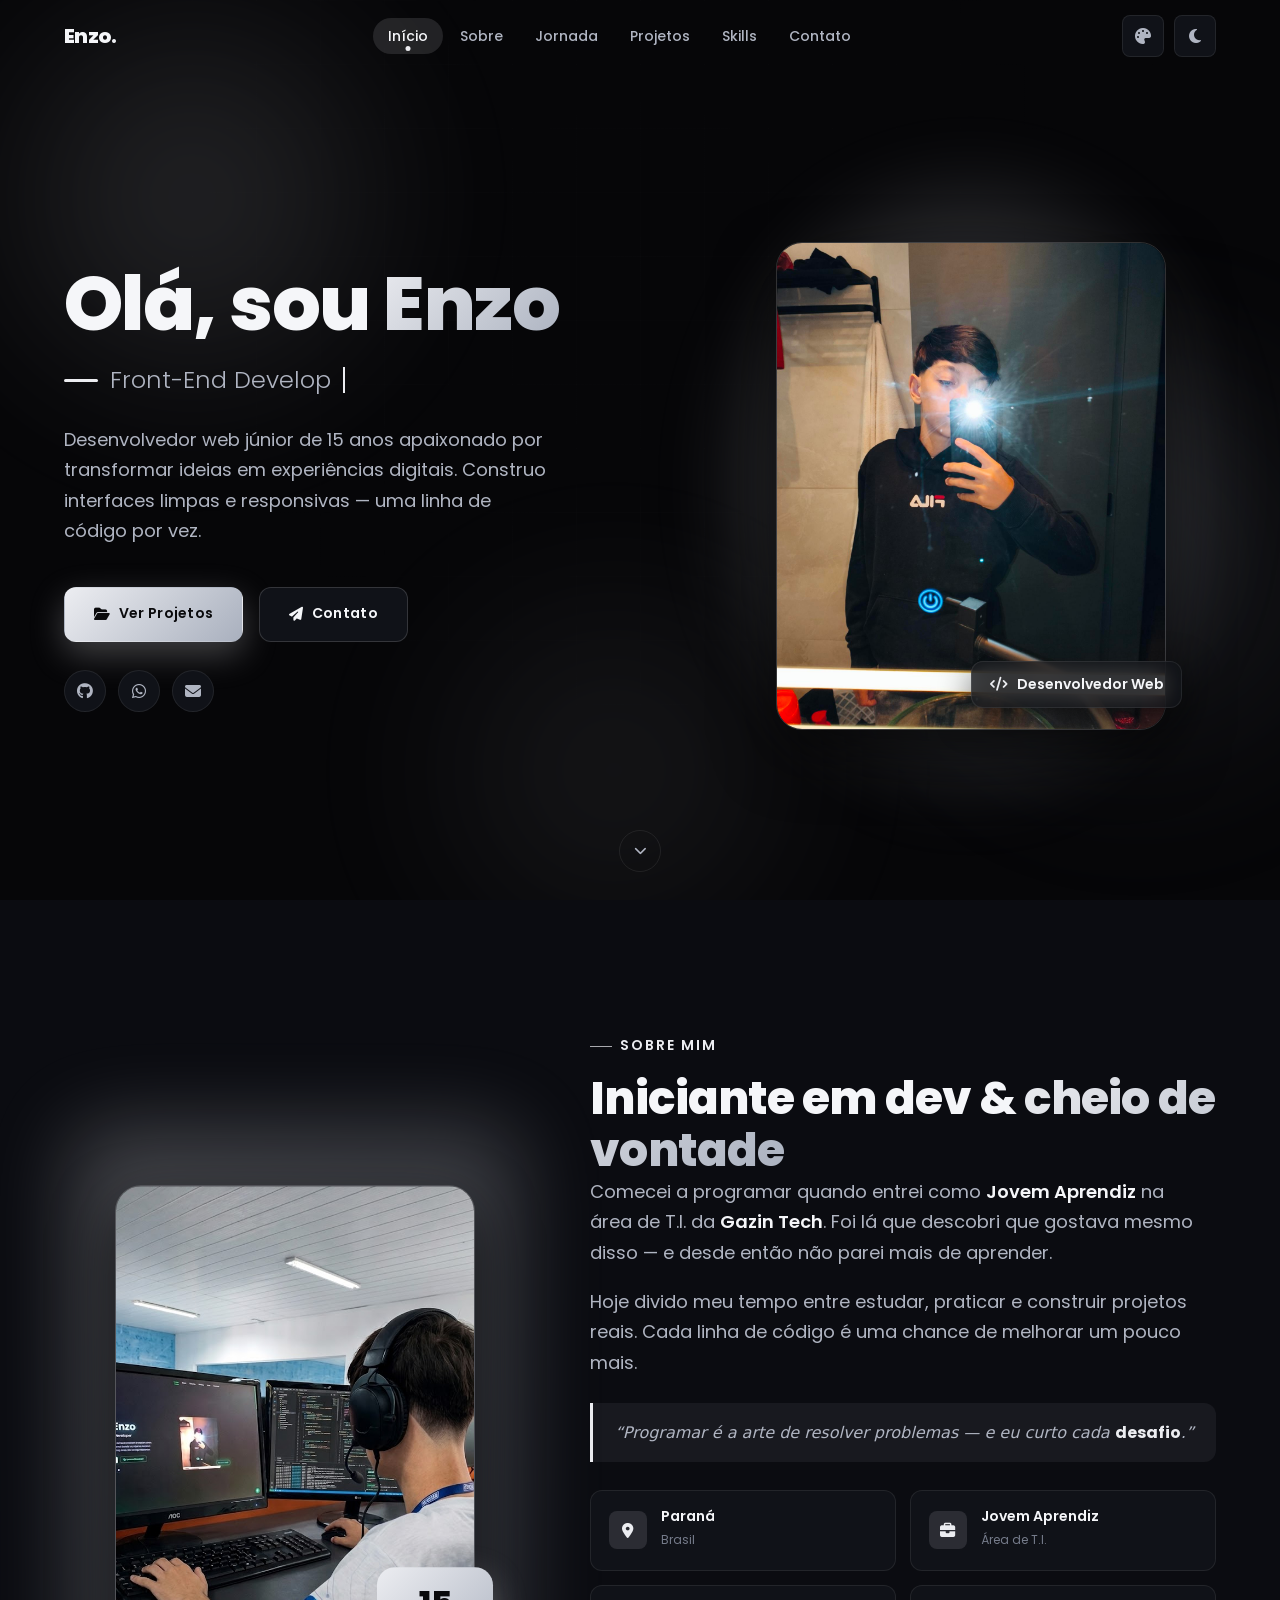
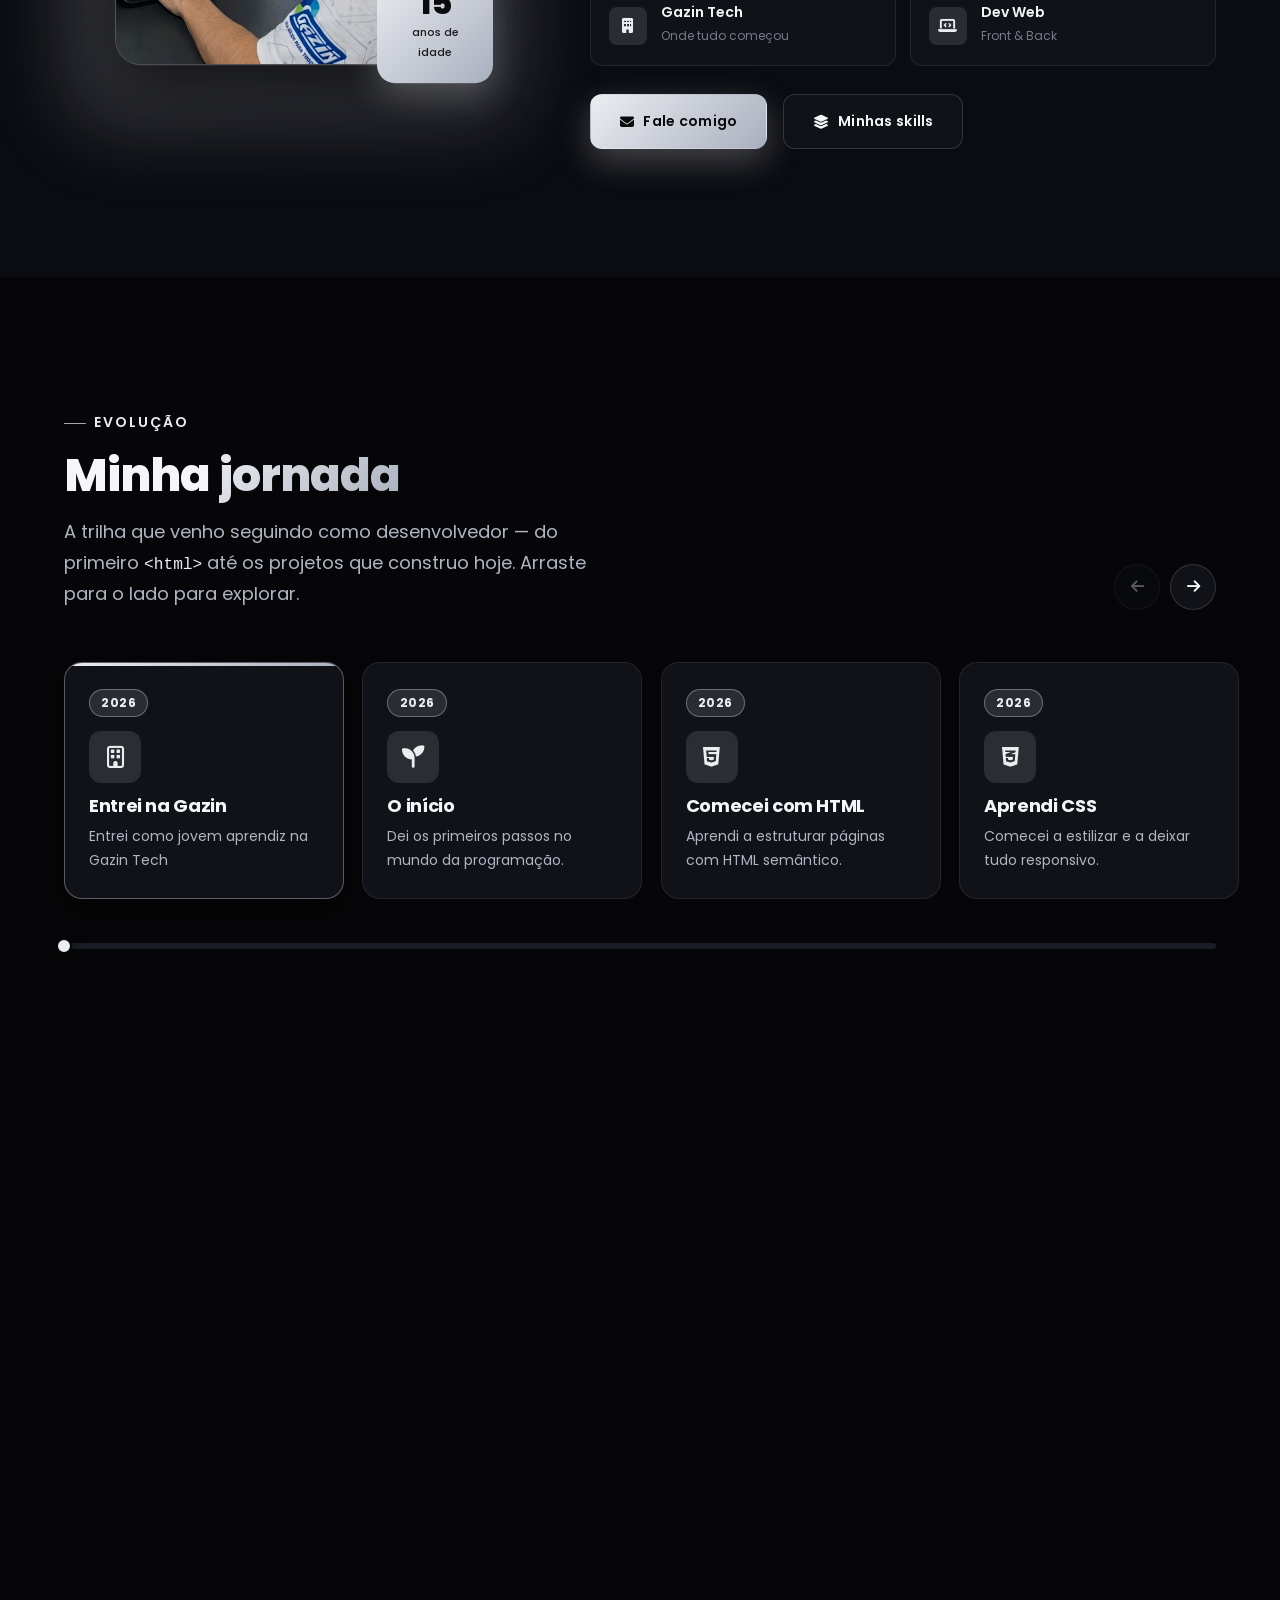
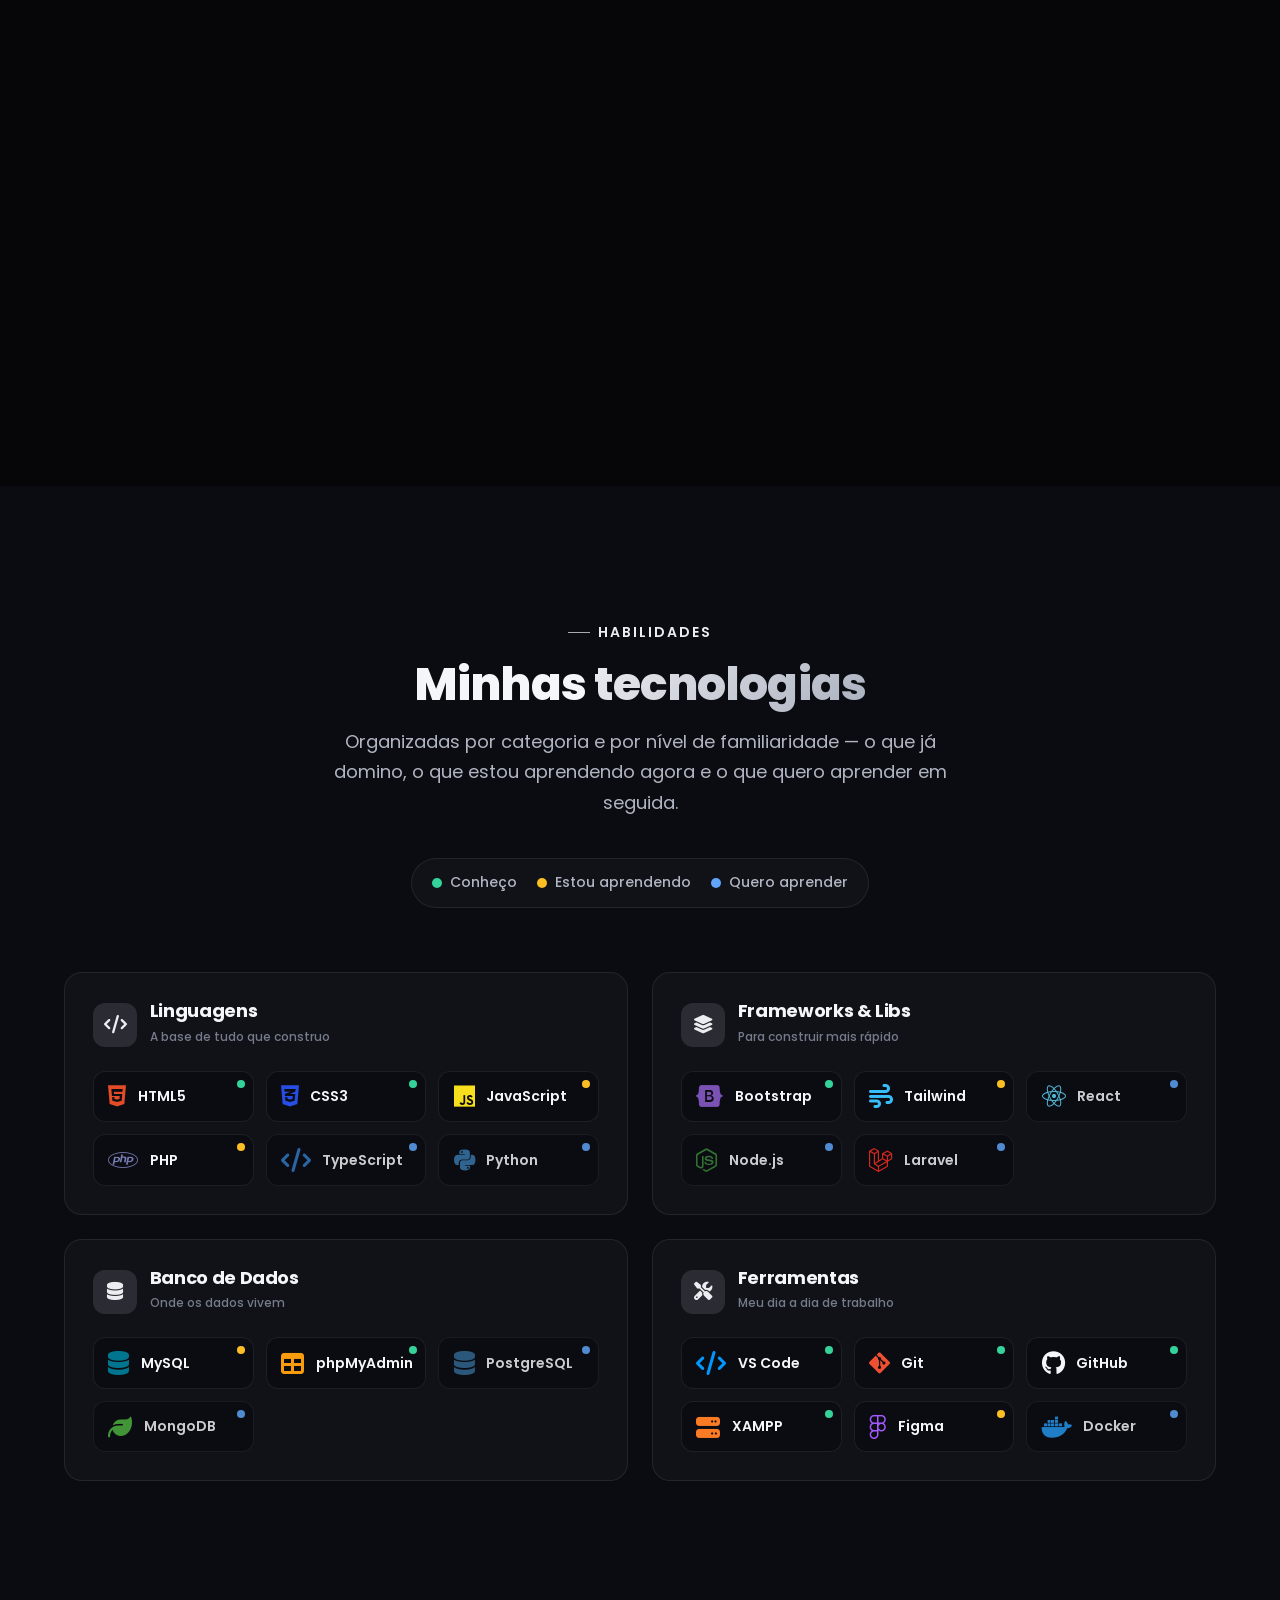
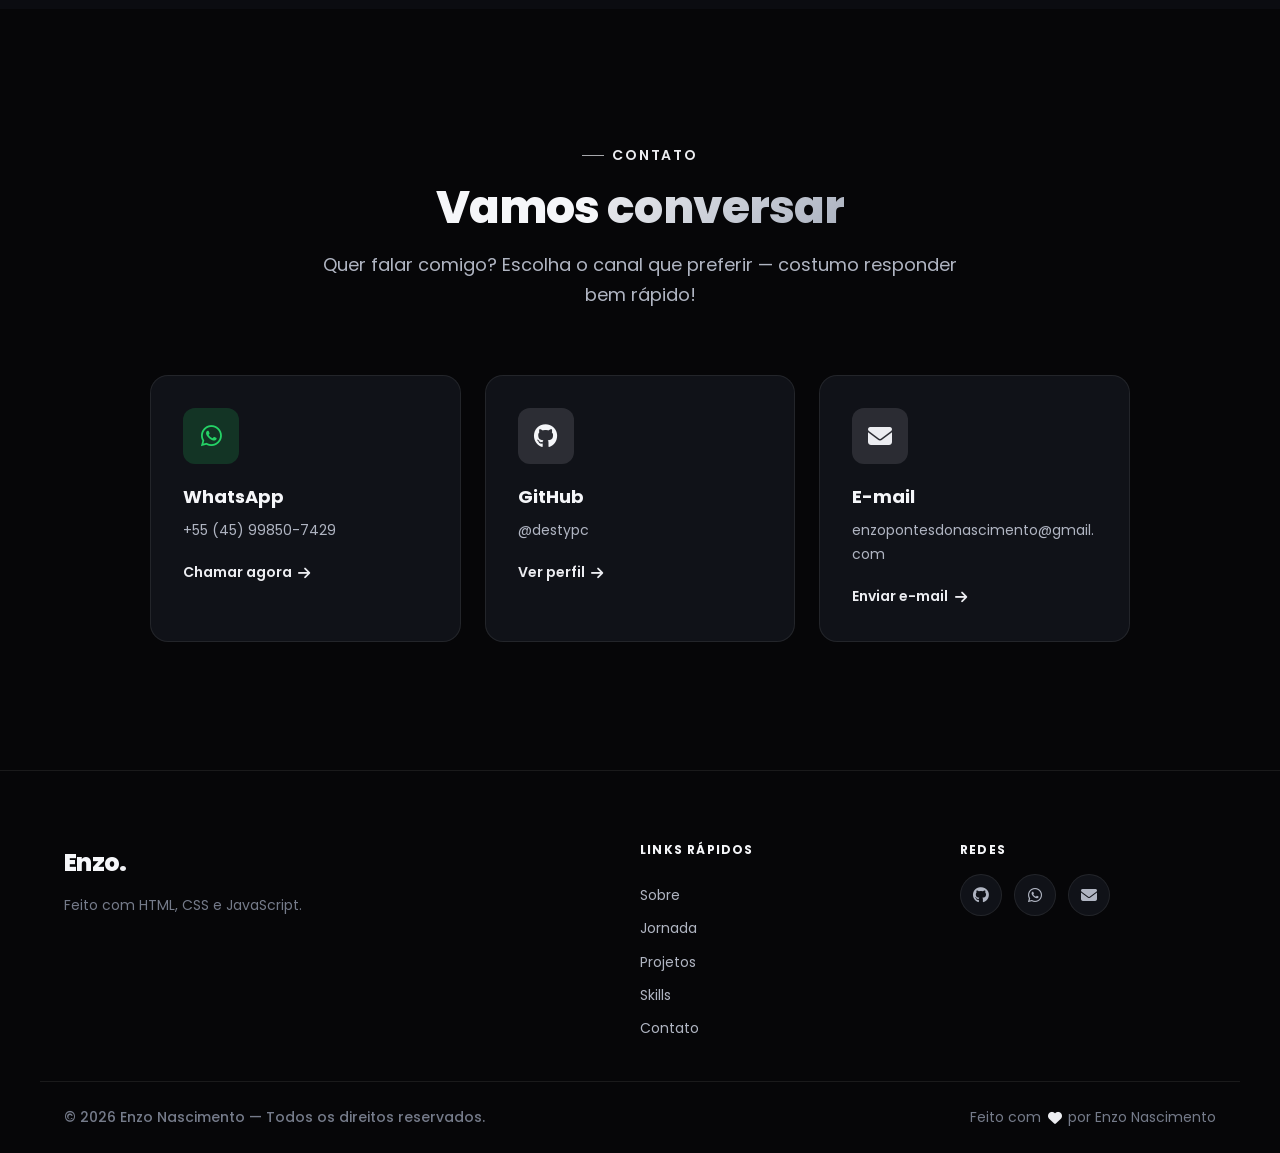
==== commit f907204b: "feat: hover 3D interativo na foto do hero e atualização da jornada - Hero: a foto passa a usar tilt " ====
--- a/index.html
+++ b/index.html
@@ -198,7 +198,7 @@
           </div>
 
           <div class="hero__visual">
-            <div class="hero__photo-wrap">
+            <div class="hero__photo-wrap" data-tilt data-tilt-max="8">
               <img
                 src="assets/images/enzo-home.jpg"
                 alt="Retrato de Enzo Nascimento"
@@ -319,70 +319,76 @@
 
         <ol class="journey__track" id="journeyTrack" tabindex="0" aria-label="Etapas da minha jornada (role horizontalmente)">
           <li class="journey-card reveal">
-            <span class="journey-card__year">2024</span>
+            <span class="journey-card__year">2026</span>
+            <span class="journey-card__icon"><i class="fa-regular fa-building"></i></span>
+            <h3 class="journey-card__title">Entrei na Gazin</h3>
+            <p class="journey-card__desc">Entrei como jovem aprendiz na Gazin Tech</p>
+          </li>
+          <li class="journey-card reveal">
+            <span class="journey-card__year">2026</span>
             <span class="journey-card__icon"><i class="fas fa-seedling" aria-hidden="true"></i></span>
             <h3 class="journey-card__title">O início</h3>
             <p class="journey-card__desc">Dei os primeiros passos no mundo da programação.</p>
           </li>
           <li class="journey-card reveal">
-            <span class="journey-card__year">2024</span>
+            <span class="journey-card__year">2026</span>
             <span class="journey-card__icon"><i class="fab fa-html5" aria-hidden="true"></i></span>
             <h3 class="journey-card__title">Comecei com HTML</h3>
             <p class="journey-card__desc">Aprendi a estruturar páginas com HTML semântico.</p>
           </li>
           <li class="journey-card reveal">
-            <span class="journey-card__year">2024</span>
+            <span class="journey-card__year">2026</span>
             <span class="journey-card__icon"><i class="fab fa-css3-alt" aria-hidden="true"></i></span>
             <h3 class="journey-card__title">Aprendi CSS</h3>
             <p class="journey-card__desc">Comecei a estilizar e a deixar tudo responsivo.</p>
           </li>
           <li class="journey-card reveal">
-            <span class="journey-card__year">2024</span>
+            <span class="journey-card__year">2026</span>
             <span class="journey-card__icon"><i class="fab fa-js" aria-hidden="true"></i></span>
             <h3 class="journey-card__title">JavaScript</h3>
             <p class="journey-card__desc">Dei vida às páginas com interatividade e lógica.</p>
           </li>
           <li class="journey-card reveal">
-            <span class="journey-card__year">2025</span>
+            <span class="journey-card__year">2026</span>
             <span class="journey-card__icon"><i class="fab fa-bootstrap" aria-hidden="true"></i></span>
             <h3 class="journey-card__title">Bootstrap</h3>
             <p class="journey-card__desc">Agilizei layouts com um framework CSS consagrado.</p>
           </li>
           <li class="journey-card reveal">
-            <span class="journey-card__year">2025</span>
+            <span class="journey-card__year">2026</span>
             <span class="journey-card__icon"><i class="fas fa-wind" aria-hidden="true"></i></span>
             <h3 class="journey-card__title">Tailwind CSS</h3>
             <p class="journey-card__desc">Adotei o utility-first para estilizar mais rápido.</p>
           </li>
           <li class="journey-card reveal">
-            <span class="journey-card__year">2025</span>
+            <span class="journey-card__year">2026</span>
             <span class="journey-card__icon"><i class="fab fa-php" aria-hidden="true"></i></span>
             <h3 class="journey-card__title">PHP</h3>
             <p class="journey-card__desc">Comecei no back-end e na lógica do lado servidor.</p>
           </li>
           <li class="journey-card reveal">
-            <span class="journey-card__year">2025</span>
+            <span class="journey-card__year">2026</span>
             <span class="journey-card__icon"><i class="fas fa-database" aria-hidden="true"></i></span>
             <h3 class="journey-card__title">SQL</h3>
             <p class="journey-card__desc">Aprendi a modelar e consultar bancos de dados.</p>
           </li>
           <li class="journey-card reveal">
-            <span class="journey-card__year">2025</span>
+            <span class="journey-card__year">2026</span>
             <span class="journey-card__icon"><i class="fas fa-table-list" aria-hidden="true"></i></span>
             <h3 class="journey-card__title">Primeiro CRUD</h3>
             <p class="journey-card__desc">Uni PHP e SQL para criar, ler, editar e excluir dados.</p>
           </li>
           <li class="journey-card reveal">
-            <span class="journey-card__year">2025</span>
-            <span class="journey-card__icon"><i class="fas fa-cart-shopping" aria-hidden="true"></i></span>
-            <h3 class="journey-card__title">Sistema de vendas</h3>
-            <p class="journey-card__desc">Apliquei tudo em um projeto mais robusto e real.</p>
+            <span class="journey-card__year">2026</span>
+            <span class="journey-card__icon"><i class="fa-solid fa-book-open"></i></span>
+            <h3 class="journey-card__title">Sequência no estudos</h3>
+            <p class="journey-card__desc">Ainda continuo estudando</p>
           </li>
           <li class="journey-card journey-card--now reveal">
             <span class="journey-card__year">Hoje</span>
             <span class="journey-card__icon journey-card__icon--pulse"><i class="fas fa-rocket" aria-hidden="true"></i></span>
             <h3 class="journey-card__title">Continuo evoluindo</h3>
-            <p class="journey-card__desc">Estudando e construindo novos projetos todos os dias. 🚀</p>
+            <p class="journey-card__desc">Estudando e construindo novos projetos todos os dias. </p>
           </li>
         </ol>
 
--- a/assets/css/style.css
+++ b/assets/css/style.css
@@ -809,9 +809,9 @@
 .hero__photo-wrap {
   position: relative;
   width: min(390px, 100%);
-  animation: floaty 6s ease-in-out infinite;
-}
-/* Glow suave e discreto atrás da foto (substitui a antiga "fumaça") */
+  cursor: pointer;
+}
+/* Glow suave atrás da foto — acompanha o tilt e intensifica no hover */
 .hero__photo-wrap::before {
   content: "";
   position: absolute;
@@ -821,36 +821,10 @@
   border-radius: 50%;
   filter: blur(46px);
   opacity: 0.18;
-  transition: opacity var(--t-slow);
+  transition: opacity var(--t-base);
 }
 .hero__photo-wrap:hover::before {
-  opacity: 0.36;
-}
-/* Borda de luz que percorre a moldura no hover (leve, premium) */
-.hero__photo-wrap::after {
-  content: "";
-  position: absolute;
-  inset: -2px;
-  z-index: 2;
-  border-radius: calc(var(--r-xl) + 2px);
-  padding: 2px;
-  background: conic-gradient(
-    from var(--edge-angle, 0deg),
-    transparent 0%,
-    var(--accent) 18%,
-    transparent 42%
-  );
-  -webkit-mask: linear-gradient(#000 0 0) content-box, linear-gradient(#000 0 0);
-  -webkit-mask-composite: xor;
-  mask: linear-gradient(#000 0 0) content-box, linear-gradient(#000 0 0);
-  mask-composite: exclude;
-  opacity: 0;
-  pointer-events: none;
-  transition: opacity var(--t-base);
-}
-.hero__photo-wrap:hover::after {
-  opacity: 0.85;
-  animation: edgeSpin 4.5s linear infinite;
+  opacity: 0.34;
 }
 .hero__photo {
   position: relative;
@@ -861,15 +835,14 @@
   border-radius: var(--r-xl);
   border: 1px solid var(--border-strong);
   box-shadow: var(--shadow-lg);
-  transition: transform var(--t-slow) var(--ease-out),
-    box-shadow var(--t-slow) var(--ease-out),
-    filter var(--t-slow) var(--ease-out);
-}
-/* Hover discreto: leve elevação + iluminação dinâmica (sem rotação exagerada) */
+  transition: box-shadow var(--t-base) var(--ease-out),
+    border-color var(--t-base) var(--ease-out);
+}
+/* Hover premium: profundidade e destaque de borda.
+   O movimento 3D interativo (segue o mouse) vem do data-tilt (JS). */
 .hero__photo-wrap:hover .hero__photo {
-  transform: translateY(-6px) scale(1.02);
-  box-shadow: var(--shadow-lg), 0 26px 54px var(--accent-glow);
-  filter: saturate(1.08) contrast(1.03);
+  border-color: var(--accent-border);
+  box-shadow: var(--shadow-lg), 0 28px 56px var(--accent-glow);
 }
 .hero__chip {
   position: absolute;
@@ -1850,17 +1823,6 @@
   }
 }
 
-/* Ângulo animável para a borda de luz da foto (fallback: estática) */
-@property --edge-angle {
-  syntax: "<angle>";
-  inherits: false;
-  initial-value: 0deg;
-}
-@keyframes edgeSpin {
-  to {
-    --edge-angle: 360deg;
-  }
-}
 /* Ripple discreto ao clicar num card de projeto */
 @keyframes cardRipple {
   to {
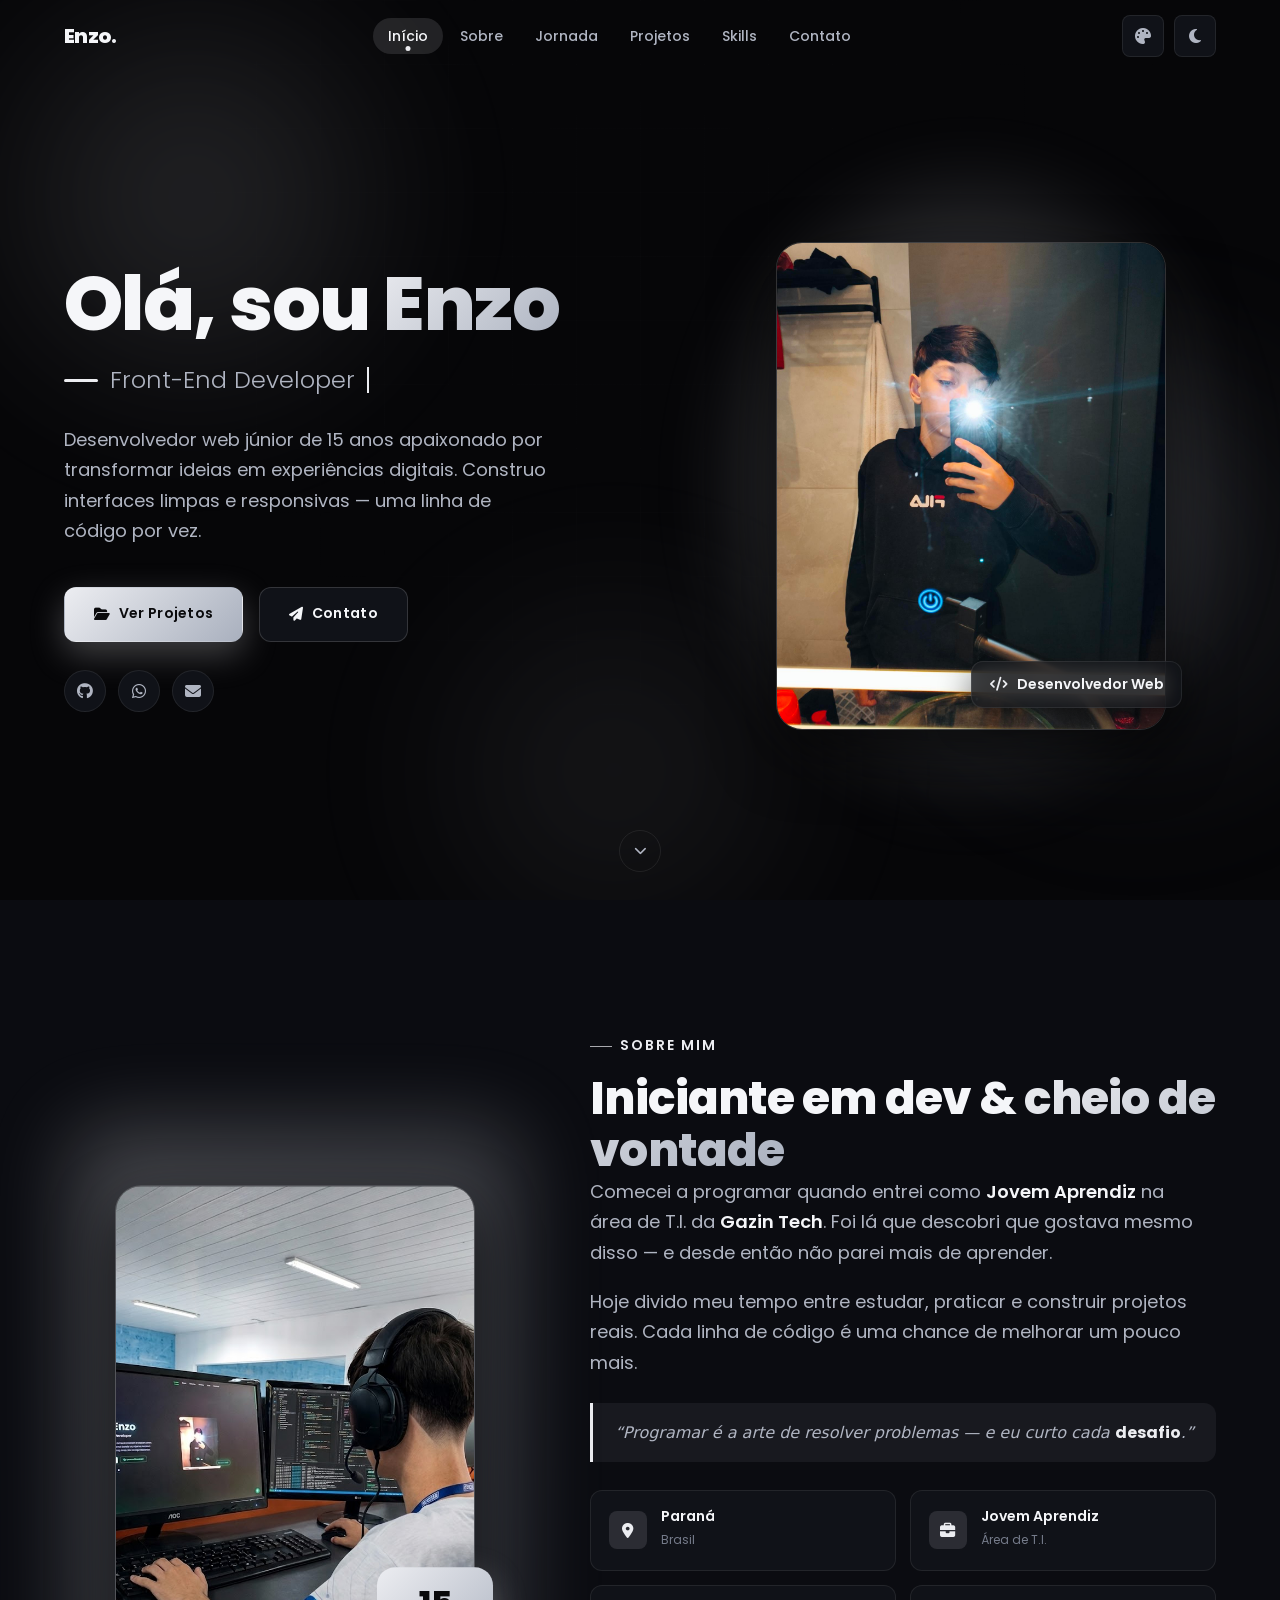
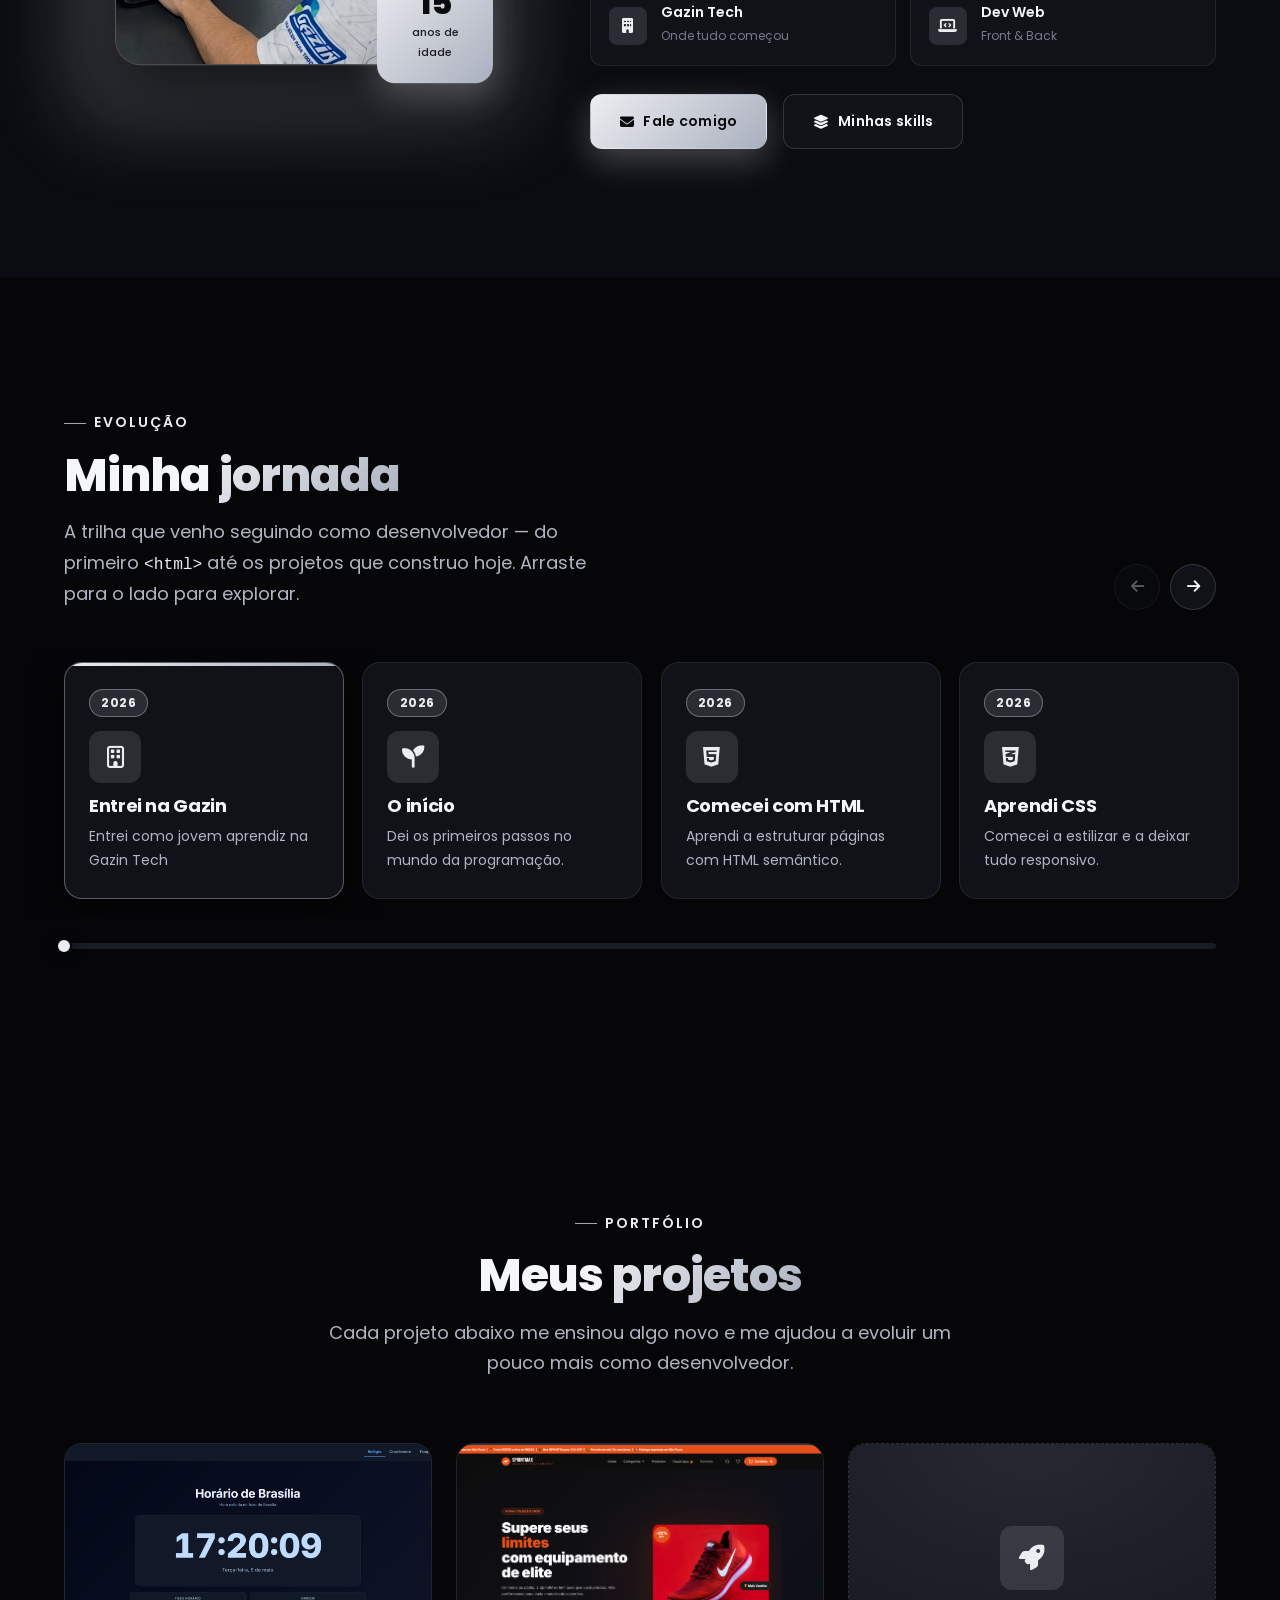
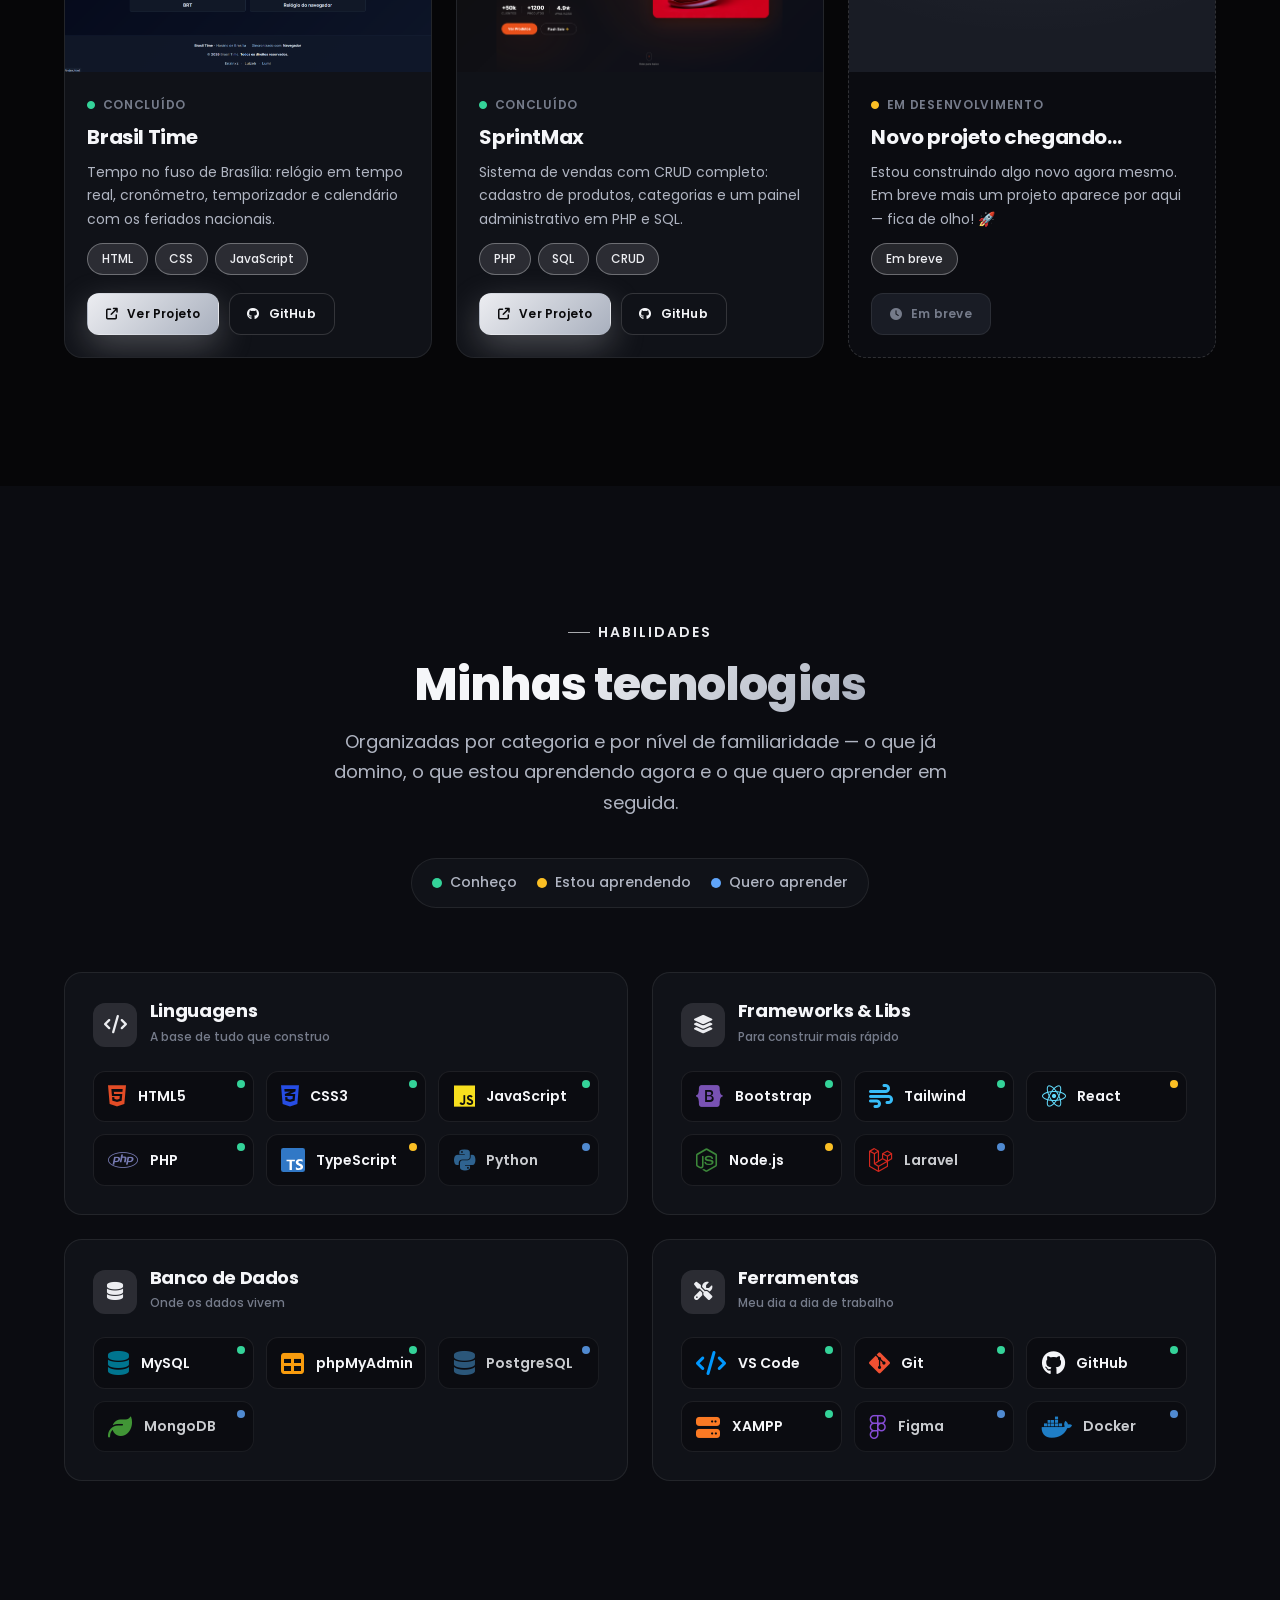
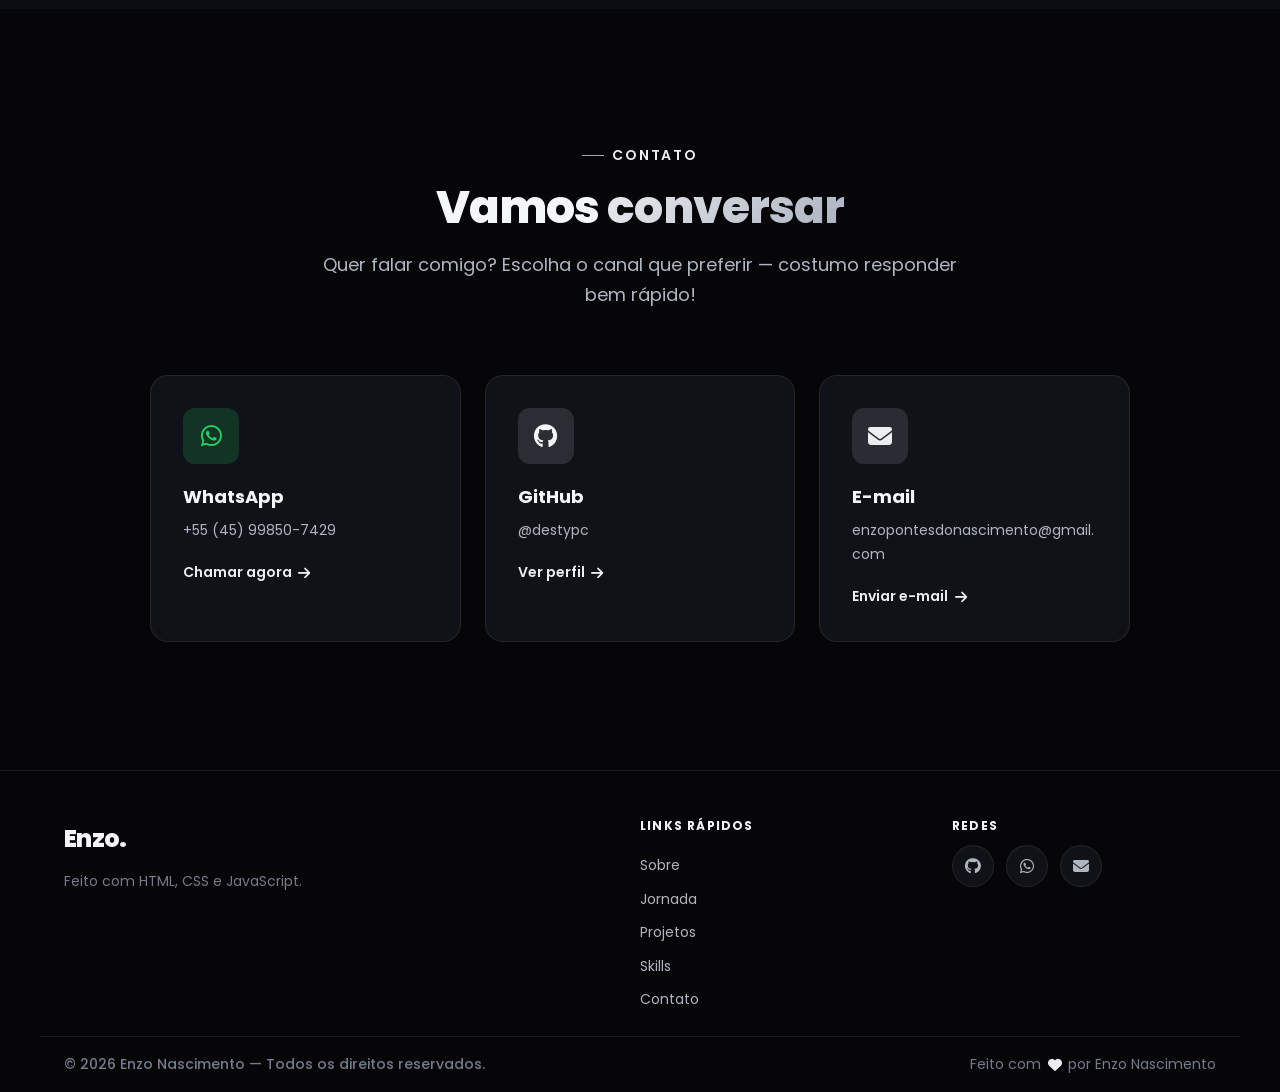
==== commit 01627467: "feat: troca de tema fluida + tela de carregamento - Elimina o travamento ao alternar claro/escuro: d" ====
--- a/index.html
+++ b/index.html
@@ -37,6 +37,8 @@
           const accent = localStorage.getItem("accent");
           if (theme) root.setAttribute("data-theme", theme);
           if (accent) root.setAttribute("data-accent", accent);
+          // Trava o scroll enquanto a tela de carregamento aparece.
+          root.classList.add("is-loading");
         } catch (_) {}
       })();
     </script>
@@ -68,6 +70,16 @@
     />
   </head>
   <body>
+    <!-- Tela de carregamento (preloader) -->
+    <div class="preloader" id="preloader" role="status" aria-label="Carregando">
+      <div class="preloader__inner">
+        <span class="preloader__logo">Enzo<span>.</span></span>
+        <span class="preloader__bar" aria-hidden="true">
+          <span class="preloader__bar-fill"></span>
+        </span>
+      </div>
+    </div>
+
     <!-- Fundo ambiente vivo (orbs desfocados + grade sutil) -->
     <div class="bg-ambient" aria-hidden="true">
       <span class="bg-orb bg-orb--1"></span>
@@ -120,6 +132,7 @@
                 <button type="button" class="swatch" data-accent="emerald" style="--sw: #10b981" aria-label="Esmeralda"></button>
                 <button type="button" class="swatch" data-accent="amber" style="--sw: #f59e0b" aria-label="Âmbar"></button>
                 <button type="button" class="swatch" data-accent="rose" style="--sw: #f43f5e" aria-label="Rosa"></button>
+                <button type="button" class="swatch" data-accent="sky" style="--sw: #3b82f6" aria-label="Azul"></button>
               </div>
             </div>
           </div>
@@ -566,19 +579,22 @@
                   <i class="fab fa-css3-alt" style="color:#264de4" aria-hidden="true"></i>
                   <span class="skill-tech__name">CSS3</span>
                 </li>
-                <li class="skill-tech skill-tech--learn">
-                  <span class="skill-tech__status" title="Estou aprendendo" aria-label="Estou aprendendo"></span>
+                <li class="skill-tech skill-tech--ok">
+                  <span class="skill-tech__status" title="Conheço" aria-label="Conheço"></span>
                   <i class="fab fa-js" style="color:#f7df1e" aria-hidden="true"></i>
                   <span class="skill-tech__name">JavaScript</span>
                 </li>
-                <li class="skill-tech skill-tech--learn">
-                  <span class="skill-tech__status" title="Estou aprendendo" aria-label="Estou aprendendo"></span>
+                <li class="skill-tech skill-tech--ok">
+                  <span class="skill-tech__status" title="Conheço" aria-label="Conheço"></span>
                   <i class="fab fa-php" style="color:#777bb3" aria-hidden="true"></i>
                   <span class="skill-tech__name">PHP</span>
                 </li>
-                <li class="skill-tech skill-tech--want">
+                <li class="skill-tech skill-tech--learn">
                   <span class="skill-tech__status" title="Quero aprender" aria-label="Quero aprender"></span>
-                  <i class="fas fa-code" style="color:#3178c6" aria-hidden="true"></i>
+                  <svg class="skill-tech__logo" viewBox="0 0 512 512" role="img" aria-hidden="true" focusable="false">
+                    <rect width="512" height="512" rx="50" fill="#3178c6" />
+                    <path fill="#fff" fill-rule="evenodd" clip-rule="evenodd" d="M316.939 407.424v50.061c8.138 4.172 17.763 7.3 28.875 9.386s22.823 3.129 35.135 3.129c11.999 0 23.397-1.147 34.196-3.442 10.799-2.294 20.268-6.075 28.406-11.342 8.138-5.266 14.581-12.15 19.328-20.65s7.121-19.007 7.121-31.522c0-9.074-1.356-17.026-4.069-23.857s-6.625-12.906-11.738-18.225c-5.112-5.319-11.242-10.091-18.389-14.315s-15.207-8.213-24.18-11.967c-6.573-2.712-12.468-5.345-17.685-7.9-5.217-2.556-9.651-5.163-13.303-7.822-3.652-2.66-6.469-5.476-8.451-8.448-1.982-2.973-2.974-6.336-2.974-10.091 0-3.441.887-6.544 2.661-9.308s4.278-5.136 7.512-7.118c3.235-1.981 7.199-3.52 11.894-4.615 4.696-1.096 9.912-1.644 15.651-1.644 4.173 0 8.581.313 13.224.938 4.643.626 9.312 1.591 14.008 2.894 4.695 1.304 9.259 2.947 13.694 4.929 4.434 1.982 8.529 4.276 12.285 6.884v-46.776c-7.616-2.92-15.937-5.084-24.962-6.492s-19.381-2.112-31.066-2.112c-11.895 0-23.163 1.278-33.805 3.833s-20.006 6.544-28.093 11.967c-8.086 5.424-14.476 12.333-19.171 20.729-4.695 8.395-7.043 18.433-7.043 30.114 0 14.914 4.304 27.638 12.912 38.172 8.607 10.533 21.675 19.45 39.204 26.751 6.886 2.816 13.303 5.579 19.25 8.291s11.086 5.528 15.415 8.448c4.33 2.92 7.747 6.101 10.252 9.543 2.504 3.441 3.756 7.352 3.756 11.733 0 3.233-.783 6.231-2.348 8.995s-3.939 5.162-7.121 7.196c-3.183 2.033-7.147 3.624-11.894 4.771-4.748 1.148-10.303 1.722-16.668 1.722-10.851 0-21.597-1.904-32.24-5.71-10.642-3.805-20.502-9.516-29.579-17.13zm-84.159-123.342h64.216v-32.882h-179v32.882h63.898v182.918h50.886z" />
+                  </svg>
                   <span class="skill-tech__name">TypeScript</span>
                 </li>
                 <li class="skill-tech skill-tech--want">
@@ -604,17 +620,17 @@
                   <i class="fab fa-bootstrap" style="color:#7952b3" aria-hidden="true"></i>
                   <span class="skill-tech__name">Bootstrap</span>
                 </li>
-                <li class="skill-tech skill-tech--learn">
-                  <span class="skill-tech__status" title="Estou aprendendo" aria-label="Estou aprendendo"></span>
+                <li class="skill-tech skill-tech--ok">
+                  <span class="skill-tech__status" title="Conheço" aria-label="Conheço"></span>
                   <i class="fas fa-wind" style="color:#38bdf8" aria-hidden="true"></i>
                   <span class="skill-tech__name">Tailwind</span>
                 </li>
-                <li class="skill-tech skill-tech--want">
+                <li class="skill-tech skill-tech--learn">
                   <span class="skill-tech__status" title="Quero aprender" aria-label="Quero aprender"></span>
                   <i class="fab fa-react" style="color:#61dafb" aria-hidden="true"></i>
                   <span class="skill-tech__name">React</span>
                 </li>
-                <li class="skill-tech skill-tech--want">
+                <li class="skill-tech skill-tech--learn">
                   <span class="skill-tech__status" title="Quero aprender" aria-label="Quero aprender"></span>
                   <i class="fab fa-node-js" style="color:#3c873a" aria-hidden="true"></i>
                   <span class="skill-tech__name">Node.js</span>
@@ -637,8 +653,8 @@
                 </div>
               </header>
               <ul class="skill-techs">
-                <li class="skill-tech skill-tech--learn">
-                  <span class="skill-tech__status" title="Estou aprendendo" aria-label="Estou aprendendo"></span>
+                <li class="skill-tech skill-tech--ok">
+                  <span class="skill-tech__status" title="Conheço" aria-label="Conheço"></span>
                   <i class="fas fa-database" style="color:#00758f" aria-hidden="true"></i>
                   <span class="skill-tech__name">MySQL</span>
                 </li>
@@ -690,8 +706,8 @@
                   <i class="fas fa-server" style="color:#fb7a24" aria-hidden="true"></i>
                   <span class="skill-tech__name">XAMPP</span>
                 </li>
-                <li class="skill-tech skill-tech--learn">
-                  <span class="skill-tech__status" title="Estou aprendendo" aria-label="Estou aprendendo"></span>
+                <li class="skill-tech skill-tech--want">
+                  <span class="skill-tech__status" title="Quero aprender" aria-label="Quero aprender"></span>
                   <i class="fab fa-figma" style="color:#a259ff" aria-hidden="true"></i>
                   <span class="skill-tech__name">Figma</span>
                 </li>
@@ -719,7 +735,7 @@
           </header>
 
           <div class="contact-cards reveal">
-            <a href="https://wa.me/554599850749" target="_blank" rel="noopener noreferrer" class="contact-card contact-card--whatsapp spotlight" data-tilt data-tilt-max="6">
+            <a href="https://wa.me/554599857429" target="_blank" rel="noopener noreferrer" class="contact-card contact-card--whatsapp spotlight" data-tilt data-tilt-max="6">
               <span class="contact-card__icon"><i class="fab fa-whatsapp" aria-hidden="true"></i></span>
               <span class="contact-card__label">WhatsApp</span>
               <span class="contact-card__value">+55 (45) 99850-7429</span>
@@ -770,7 +786,7 @@
               </a>
             </li>
             <li>
-              <a href="https://wa.me/554599850749" target="_blank" rel="noopener noreferrer" class="social-link" data-tooltip="WhatsApp" aria-label="WhatsApp">
+              <a href="https://wa.me/554599857429" target="_blank" rel="noopener noreferrer" class="social-link" data-tooltip="WhatsApp" aria-label="WhatsApp">
                 <i class="fab fa-whatsapp" aria-hidden="true"></i>
               </a>
             </li>
--- a/assets/css/variables.css
+++ b/assets/css/variables.css
@@ -109,6 +109,11 @@
   --accent-2: #fb7185;
   --accent-contrast: #ffffff;
 }
+[data-accent="sky"] {
+  --accent: #3b82f6;
+  --accent-2: #60a5fa;
+  --accent-contrast: #ffffff;
+}
 
 /* Tokens derivados do accent — válidos em qualquer tema/cor */
 :root {
--- a/assets/css/style.css
+++ b/assets/css/style.css
@@ -121,6 +121,84 @@
   color: var(--text);
 }
 
+/* Trava o scroll enquanto a tela de carregamento está visível */
+html.is-loading,
+html.is-loading body {
+  overflow: hidden;
+}
+
+/* ─────────────────────────────────────────────────────
+   1b. TELA DE CARREGAMENTO (preloader)
+   Cobre a página no boot e sai com um fade suave. Usa as
+   cores do tema salvo (aplicado antes da pintura no <head>).
+───────────────────────────────────────────────────── */
+.preloader {
+  position: fixed;
+  inset: 0;
+  z-index: 4000;
+  display: grid;
+  place-items: center;
+  background: var(--bg);
+  transition: opacity 0.6s var(--ease-out), visibility 0.6s var(--ease-out);
+}
+.preloader.is-done {
+  opacity: 0;
+  visibility: hidden;
+  pointer-events: none;
+}
+.preloader__inner {
+  display: flex;
+  flex-direction: column;
+  align-items: center;
+  gap: 1.5rem;
+}
+.preloader__logo {
+  font-size: clamp(2.1rem, 6vw, 3rem);
+  font-weight: 800;
+  letter-spacing: -0.03em;
+  color: var(--text);
+  animation: preloadPulse 1.5s ease-in-out infinite;
+}
+.preloader__logo span {
+  color: var(--accent);
+}
+.preloader__bar {
+  position: relative;
+  width: 190px;
+  max-width: 60vw;
+  height: 3px;
+  border-radius: var(--r-full);
+  background: var(--border-strong);
+  overflow: hidden;
+}
+.preloader__bar-fill {
+  position: absolute;
+  top: 0;
+  left: 0;
+  height: 100%;
+  width: 40%;
+  border-radius: inherit;
+  background: var(--accent-grad);
+  animation: preloadSlide 1.1s var(--ease-out) infinite;
+}
+@keyframes preloadSlide {
+  0% {
+    transform: translateX(-130%);
+  }
+  100% {
+    transform: translateX(340%);
+  }
+}
+@keyframes preloadPulse {
+  0%,
+  100% {
+    opacity: 1;
+  }
+  50% {
+    opacity: 0.5;
+  }
+}
+
 /* ─────────────────────────────────────────────────────
    2. FUNDO AMBIENTE (vivo) + PROFUNDIDADE
    Camada fixa atrás de tudo: orbs desfocados que derivam
@@ -1502,12 +1580,19 @@
   border-color: var(--accent-border);
   box-shadow: 0 10px 26px var(--accent-glow);
 }
-.skill-tech > i {
+.skill-tech > i,
+.skill-tech > .skill-tech__logo {
   font-size: 1.5rem;
   flex-shrink: 0;
   transition: transform var(--t-base);
 }
-.skill-tech:hover > i {
+/* Logos em SVG (ex.: TypeScript) alinham-se ao tamanho dos ícones */
+.skill-tech > .skill-tech__logo {
+  width: 1.5rem;
+  height: 1.5rem;
+}
+.skill-tech:hover > i,
+.skill-tech:hover > .skill-tech__logo {
   transform: scale(1.18) rotate(-8deg);
 }
 .skill-tech__name {
@@ -1618,13 +1703,13 @@
 .footer {
   background: var(--bg);
   border-top: 1px solid var(--border);
-  padding-top: clamp(3rem, 6vw, 4.5rem);
+  padding-top: clamp(2rem, 4vw, 3rem);
 }
 .footer__grid {
   display: grid;
   grid-template-columns: 2fr 1fr 1fr;
-  gap: clamp(2rem, 5vw, 4rem);
-  padding-bottom: 2.5rem;
+  gap: clamp(1.5rem, 4vw, 3rem);
+  padding-bottom: 1.5rem;
 }
 .footer__brand .logo {
   font-size: var(--fs-2xl);
@@ -1642,7 +1727,7 @@
   text-transform: uppercase;
   letter-spacing: 0.1em;
   color: var(--text);
-  margin-bottom: 1.1rem;
+  margin-bottom: 0.75rem;
 }
 .footer__links {
   display: flex;
@@ -1669,7 +1754,7 @@
   justify-content: space-between;
   gap: 0.5rem 1.5rem;
   flex-wrap: wrap;
-  padding-block: 1.5rem;
+  padding-block: 1rem;
   border-top: 1px solid var(--border);
   font-size: var(--fs-sm);
   color: var(--text-muted);
@@ -1837,6 +1922,27 @@
    aqui só neutralizamos o crossfade padrão e ordenamos as
    camadas para o novo tema crescer por cima do antigo.
 ───────────────────────────────────────────────────── */
+
+/* Enquanto o tema troca (classe posta pelo JS durante a revelação):
+   o custo da View Transition (que rasteriza a página inteira 2x —
+   tema antigo + novo) despenca porque desligamos as coisas caras.
+   É isto que deixa a troca fluida como referências premium.        */
+
+/* 1. Some com o fundo ambiente: os orbs têm filter: blur(80px) em
+   ~42vw — de longe o item mais caro de rasterizar no snapshot.     */
+html.theme-switching .bg-ambient {
+  display: none !important;
+}
+
+/* 2. Zera TODAS as transições de CSS pra nada competir com o wipe. */
+html.theme-switching *,
+html.theme-switching *::before,
+html.theme-switching *::after {
+  transition: none !important;
+  backdrop-filter: none !important;
+  -webkit-backdrop-filter: none !important;
+}
+
 ::view-transition-old(root),
 ::view-transition-new(root) {
   animation: none;
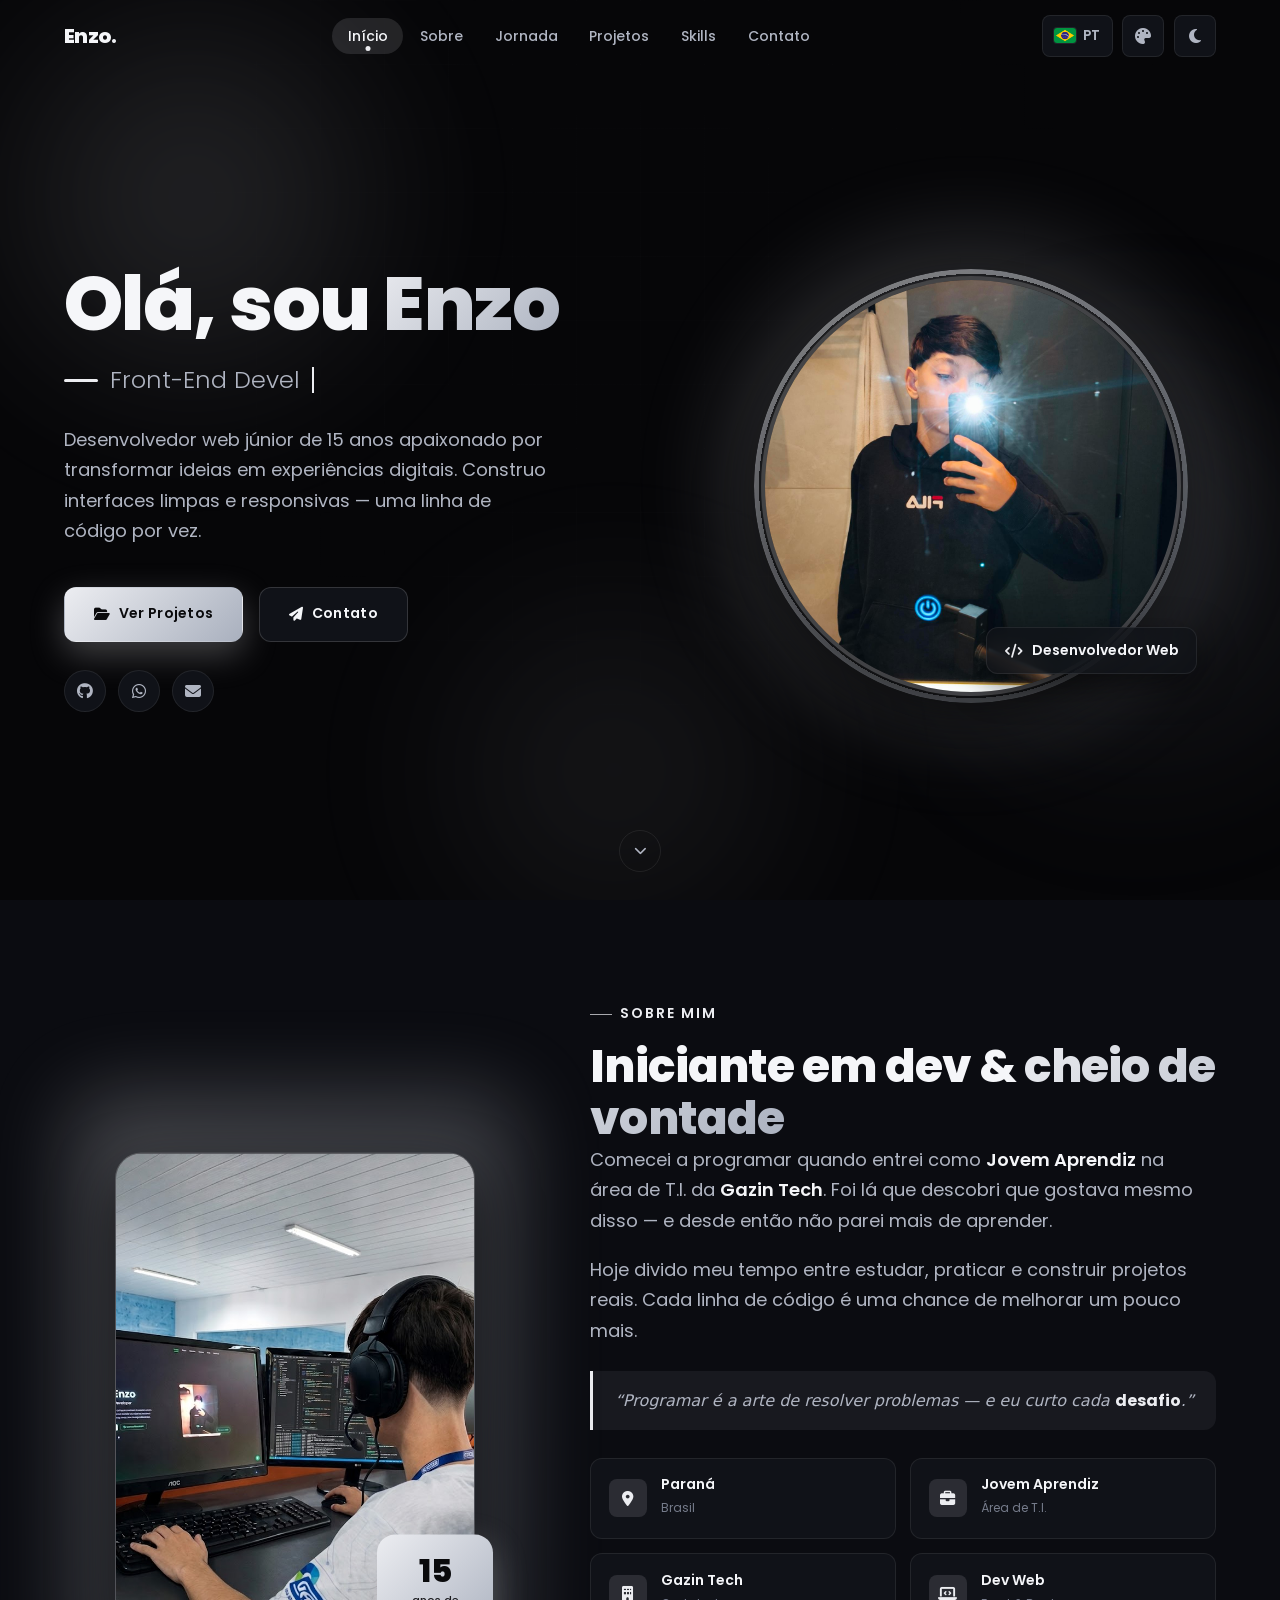
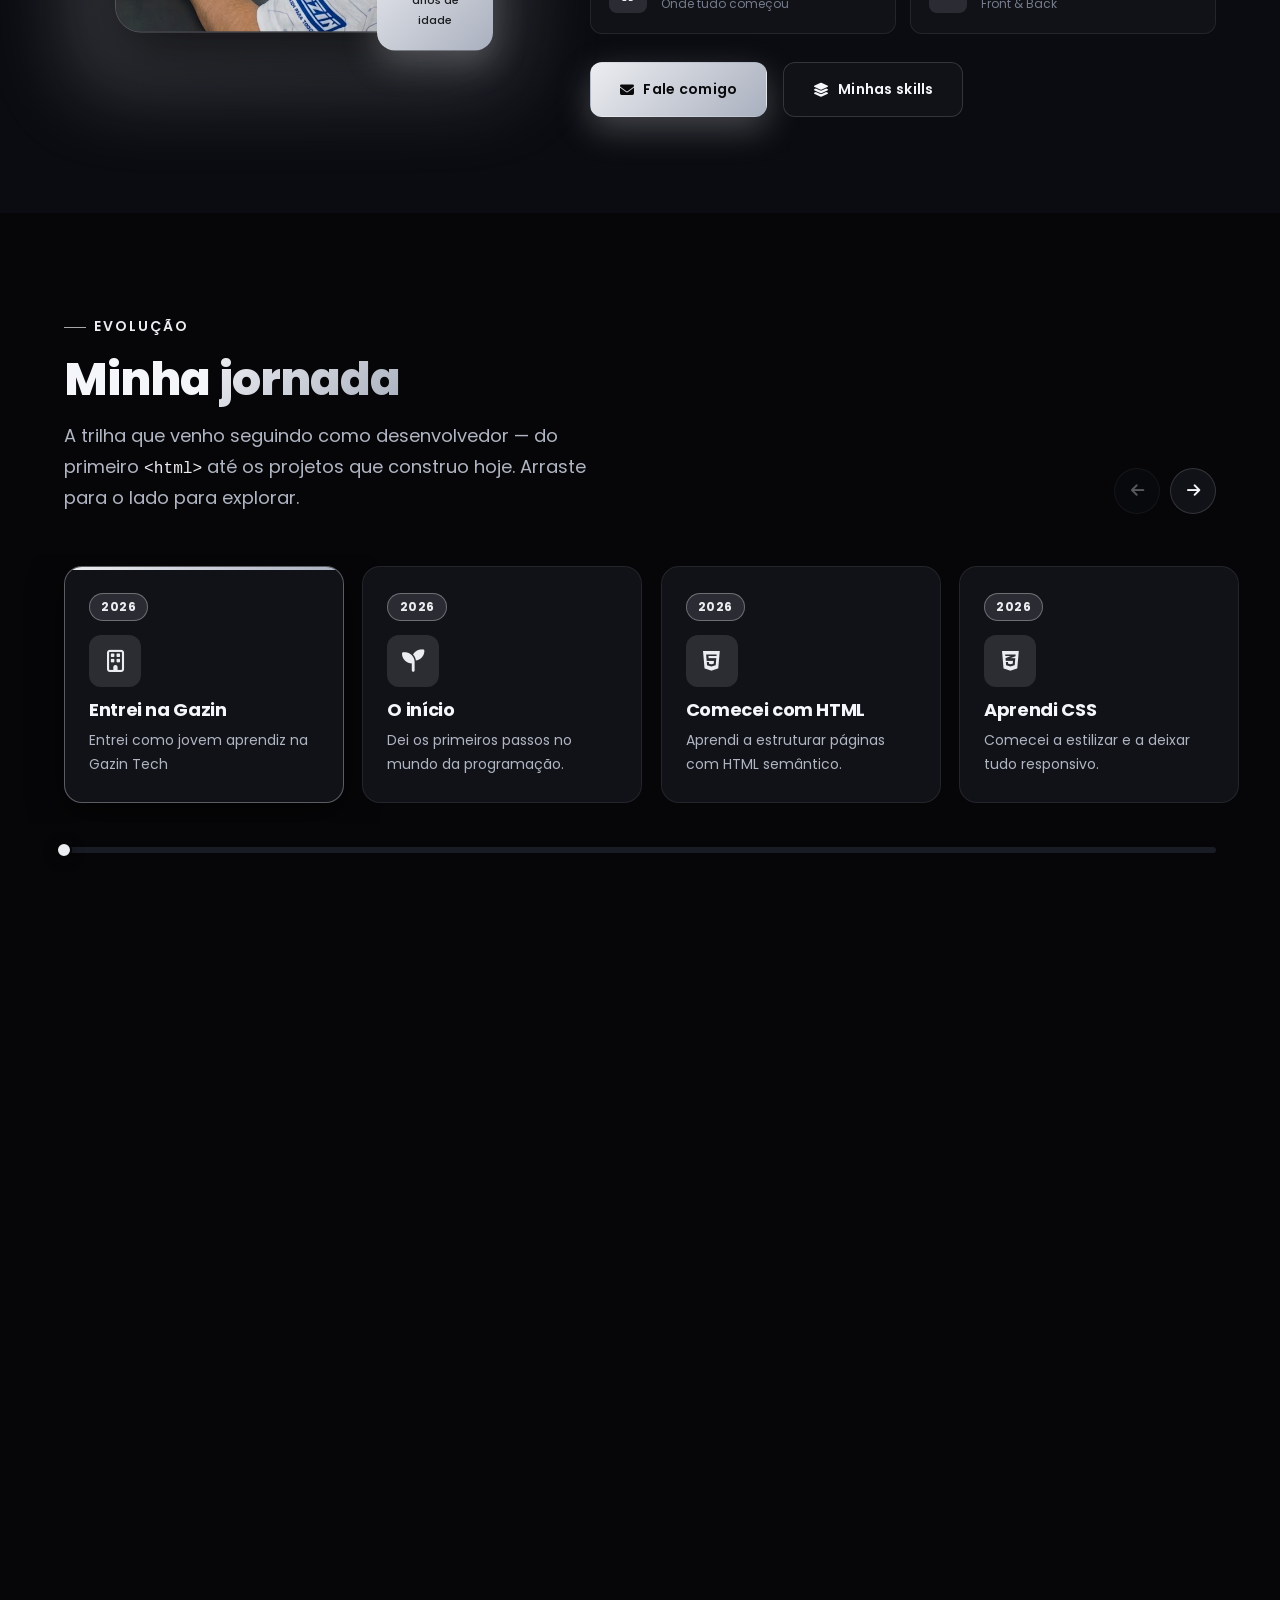
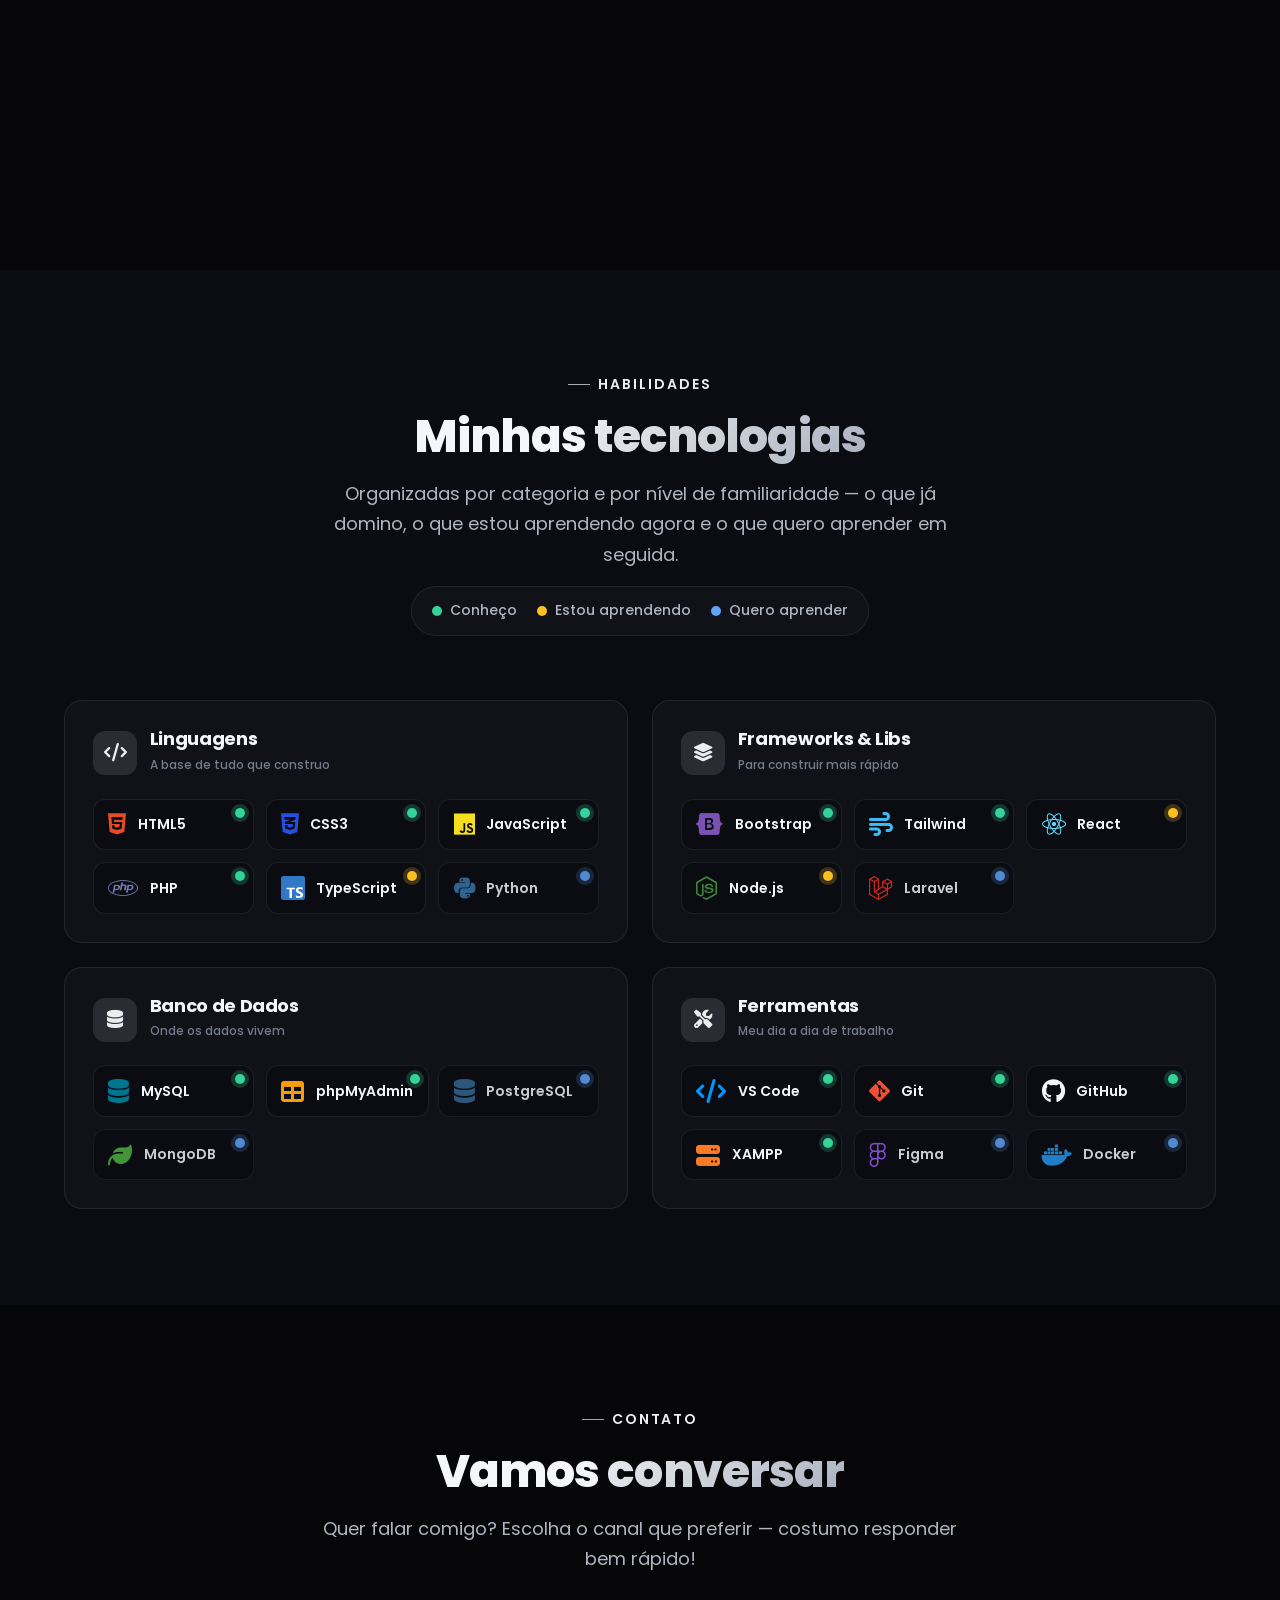
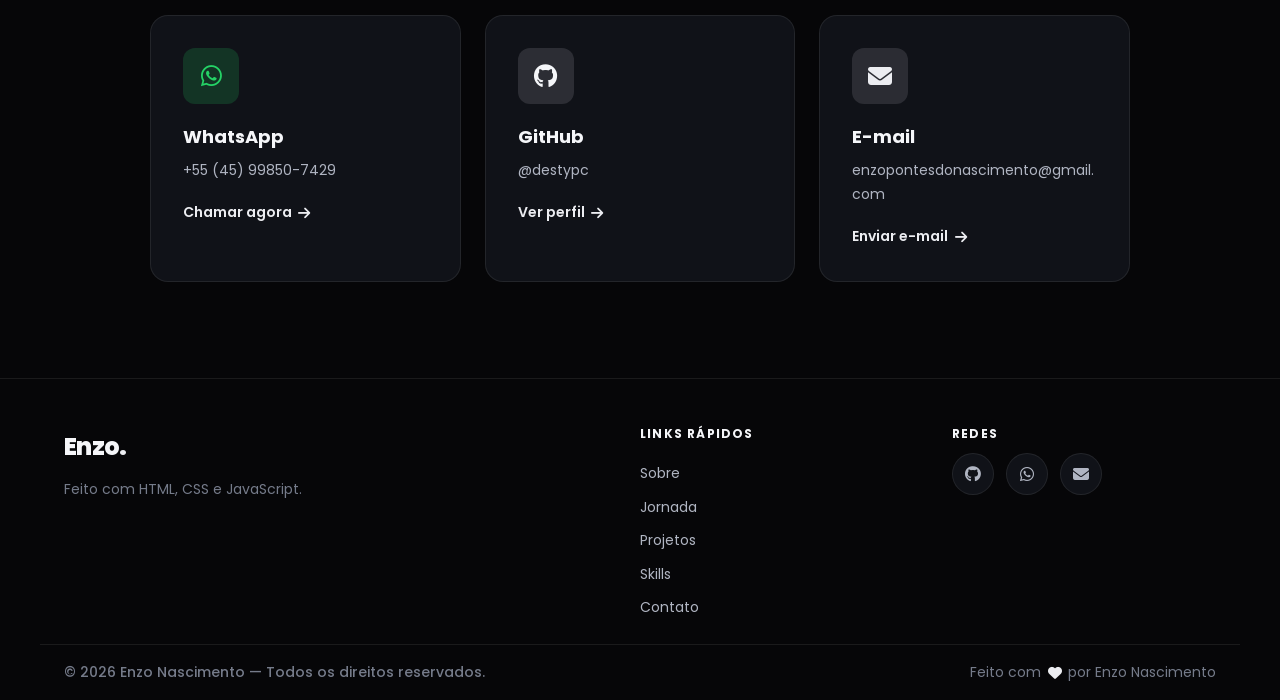
==== commit 09de6ecb: "feat: idiomas com bandeiras, skills clicáveis e ajustes no hero - Suporte a múltiplos idiomas (PT/EN" ====
--- a/index.html
+++ b/index.html
@@ -35,8 +35,13 @@
           const root = document.documentElement;
           const theme = localStorage.getItem("theme");
           const accent = localStorage.getItem("accent");
+          const lang = localStorage.getItem("lang");
           if (theme) root.setAttribute("data-theme", theme);
           if (accent) root.setAttribute("data-accent", accent);
+          if (lang) {
+            const locales = { pt: "pt-BR", en: "en", es: "es" };
+            if (locales[lang]) root.setAttribute("lang", locales[lang]);
+          }
           // Trava o scroll enquanto a tela de carregamento aparece.
           root.classList.add("is-loading");
         } catch (_) {}
@@ -71,7 +76,7 @@
   </head>
   <body>
     <!-- Tela de carregamento (preloader) -->
-    <div class="preloader" id="preloader" role="status" aria-label="Carregando">
+    <div class="preloader" id="preloader" role="status" aria-label="Carregando" data-i18n-aria="preloader.aria">
       <div class="preloader__inner">
         <span class="preloader__logo">Enzo<span>.</span></span>
         <span class="preloader__bar" aria-hidden="true">
@@ -91,7 +96,7 @@
     <div class="scroll-progress" id="scrollProgress" aria-hidden="true"></div>
 
     <!-- Link de acessibilidade: pular para o conteúdo -->
-    <a href="#home" class="skip-link">Pular para o conteúdo</a>
+    <a href="#home" class="skip-link" data-i18n="skip">Pular para o conteúdo</a>
 
     <!-- ================= NAVBAR ================= -->
     <header class="navbar" id="navbar">
@@ -100,30 +105,74 @@
 
         <nav id="navMenu" class="nav" aria-label="Navegação principal">
           <ul class="nav__list">
-            <li><a href="#home" class="nav__link is-active">Início</a></li>
-            <li><a href="#sobre" class="nav__link">Sobre</a></li>
-            <li><a href="#jornada" class="nav__link">Jornada</a></li>
-            <li><a href="#projetos" class="nav__link">Projetos</a></li>
-            <li><a href="#skills" class="nav__link">Skills</a></li>
-            <li><a href="#contato" class="nav__link">Contato</a></li>
+            <li><a href="#home" class="nav__link is-active" data-i18n="nav.home">Início</a></li>
+            <li><a href="#sobre" class="nav__link" data-i18n="nav.about">Sobre</a></li>
+            <li><a href="#jornada" class="nav__link" data-i18n="nav.journey">Jornada</a></li>
+            <li><a href="#projetos" class="nav__link" data-i18n="nav.projects">Projetos</a></li>
+            <li><a href="#skills" class="nav__link" data-i18n="nav.skills">Skills</a></li>
+            <li><a href="#contato" class="nav__link" data-i18n="nav.contact">Contato</a></li>
           </ul>
         </nav>
 
         <div class="navbar__actions">
+          <!-- Seletor de idioma (PT / EN / ES)
+               A bandeira do idioma ativo aparece no botão; as demais
+               ficam no popover. São imagens locais (assets/images/flags),
+               pois o Windows não renderiza emojis de bandeira. O botão
+               é atualizado dinamicamente pelo i18n.js. -->
+          <div class="lang-switch">
+            <button
+              type="button"
+              class="icon-btn icon-btn--lang"
+              id="langBtn"
+              data-tooltip="Idioma"
+              data-i18n-tooltip="tt.lang"
+              aria-label="Escolher idioma"
+              data-i18n-aria="aria.lang"
+              aria-haspopup="true"
+              aria-expanded="false"
+            >
+              <span class="lang-switch__flag" id="langFlag" aria-hidden="true">
+                <img src="assets/images/flags/br.png" srcset="assets/images/flags/br@2x.png 2x" alt="" width="20" height="14" />
+              </span>
+              <span class="lang-switch__current" id="langCurrent">PT</span>
+            </button>
+            <div class="lang-switch__pop" id="langPop" role="menu">
+              <span class="color-switch__title" data-i18n="lang.title">Idioma</span>
+              <button type="button" class="lang-option is-active" data-lang="pt" role="menuitemradio" aria-checked="true">
+                <span class="lang-option__flag" aria-hidden="true">
+                  <img src="assets/images/flags/br.png" srcset="assets/images/flags/br@2x.png 2x" alt="" width="24" height="16" />
+                </span> Português
+              </button>
+              <button type="button" class="lang-option" data-lang="en" role="menuitemradio" aria-checked="false">
+                <span class="lang-option__flag" aria-hidden="true">
+                  <img src="assets/images/flags/us.png" srcset="assets/images/flags/us@2x.png 2x" alt="" width="24" height="16" />
+                </span> English
+              </button>
+              <button type="button" class="lang-option" data-lang="es" role="menuitemradio" aria-checked="false">
+                <span class="lang-option__flag" aria-hidden="true">
+                  <img src="assets/images/flags/es.png" srcset="assets/images/flags/es@2x.png 2x" alt="" width="24" height="16" />
+                </span> Español
+              </button>
+            </div>
+          </div>
+
           <div class="color-switch">
             <button
               type="button"
               class="icon-btn"
               id="paletteBtn"
               data-tooltip="Cor principal"
+              data-i18n-tooltip="tt.color"
               aria-label="Escolher cor principal"
+              data-i18n-aria="aria.color"
               aria-haspopup="true"
               aria-expanded="false"
             >
               <i class="fas fa-palette" aria-hidden="true"></i>
             </button>
             <div class="color-switch__pop" id="palettePop" role="menu">
-              <span class="color-switch__title">Cor de destaque</span>
+              <span class="color-switch__title" data-i18n="color.title">Cor de destaque</span>
               <div class="color-switch__swatches">
                 <button type="button" class="swatch" data-accent="mono" style="--sw: linear-gradient(135deg,#ecedf1,#a9b0be)" aria-label="Monocromático"></button>
                 <button type="button" class="swatch" data-accent="indigo" style="--sw: #6366f1" aria-label="Índigo"></button>
@@ -142,7 +191,9 @@
             class="icon-btn"
             id="themeBtn"
             data-tooltip="Tema claro/escuro"
+            data-i18n-tooltip="tt.theme"
             aria-label="Alternar tema claro e escuro"
+            data-i18n-aria="aria.theme"
           >
             <i class="fas fa-moon" aria-hidden="true"></i>
           </button>
@@ -166,7 +217,7 @@
       <section id="home" class="hero">
         <div class="container hero__grid">
           <div class="hero__content">
-            <h1 class="hero__title" style="--i: 0">
+            <h1 class="hero__title" style="--i: 0" data-i18n-html="hero.title">
               Olá, sou <span class="hero__name">Enzo</span>
             </h1>
 
@@ -176,7 +227,7 @@
               <span class="hero__cursor" aria-hidden="true"></span>
             </p>
 
-            <p class="hero__desc" style="--i: 2">
+            <p class="hero__desc" style="--i: 2" data-i18n="hero.desc">
               Desenvolvedor web júnior de 15 anos apaixonado por transformar
               ideias em experiências digitais. Construo interfaces limpas e
               responsivas — uma linha de código por vez.
@@ -184,10 +235,10 @@
 
             <div class="hero__actions" style="--i: 3">
               <a href="#projetos" class="btn btn--primary" data-scroll>
-                <i class="fas fa-folder-open" aria-hidden="true"></i> Ver Projetos
+                <i class="fas fa-folder-open" aria-hidden="true"></i> <span data-i18n="hero.btnProjects">Ver Projetos</span>
               </a>
               <a href="#contato" class="btn btn--ghost" data-scroll>
-                <i class="fas fa-paper-plane" aria-hidden="true"></i> Contato
+                <i class="fas fa-paper-plane" aria-hidden="true"></i> <span data-i18n="hero.btnContact">Contato</span>
               </a>
             </div>
 
@@ -211,24 +262,28 @@
           </div>
 
           <div class="hero__visual">
-            <div class="hero__photo-wrap" data-tilt data-tilt-max="8">
+            <div class="hero__photo-wrap hero__photo-wrap--round" data-tilt data-tilt-max="8">
+              <span class="hero__photo-ring" aria-hidden="true"></span>
               <img
-                src="assets/images/enzo-home.jpg"
+                src="https://avatars.githubusercontent.com/u/267407388?v=4"
                 alt="Retrato de Enzo Nascimento"
-                class="hero__photo"
+                class="hero__photo hero__photo--round"
                 width="390"
-                height="488"
+                height="390"
                 fetchpriority="high"
+                referrerpolicy="no-referrer"
+                data-i18n-alt="hero.photoAlt"
+                onerror="this.onerror=null;this.src='assets/images/enzo-home.jpg';"
               />
               <div class="hero__chip">
                 <i class="fas fa-code" aria-hidden="true"></i>
-                <span>Desenvolvedor Web</span>
+                <span data-i18n="hero.chip">Desenvolvedor Web</span>
               </div>
             </div>
           </div>
         </div>
 
-        <a href="#sobre" class="scroll-cue" data-scroll aria-label="Rolar para a próxima seção">
+        <a href="#sobre" class="scroll-cue" data-scroll aria-label="Rolar para a próxima seção" data-i18n-aria="hero.scrollCue">
           <i class="fas fa-chevron-down" aria-hidden="true"></i>
         </a>
       </section>
@@ -246,31 +301,32 @@
                 width="360"
                 height="480"
                 loading="lazy"
+                data-i18n-alt="about.photoAlt"
               />
               <div class="sobre__badge">
                 <strong>15</strong>
-                <span>anos de<br />idade</span>
+                <span data-i18n-html="about.badge">anos de<br />idade</span>
               </div>
             </div>
           </div>
 
           <div class="sobre__content reveal reveal--right">
-            <p class="eyebrow">Sobre mim</p>
-            <h2 class="section__title">
+            <p class="eyebrow" data-i18n="about.eyebrow">Sobre mim</p>
+            <h2 class="section__title" data-i18n-html="about.title">
               Iniciante em dev &amp; <span>cheio de vontade</span>
             </h2>
 
-            <p class="sobre__text">
+            <p class="sobre__text" data-i18n-html="about.p1">
               Comecei a programar quando entrei como <strong>Jovem Aprendiz</strong>
               na área de T.I. da <strong>Gazin Tech</strong>. Foi lá que descobri
               que gostava mesmo disso — e desde então não parei mais de aprender.
             </p>
-            <p class="sobre__text">
+            <p class="sobre__text" data-i18n-html="about.p2">
               Hoje divido meu tempo entre estudar, praticar e construir projetos
               reais. Cada linha de código é uma chance de melhorar um pouco mais.
             </p>
 
-            <blockquote class="sobre__quote">
+            <blockquote class="sobre__quote" data-i18n-html="about.quote">
               “Programar é a arte de resolver problemas — e eu curto cada
               <strong>desafio</strong>.”
             </blockquote>
@@ -278,28 +334,28 @@
             <ul class="info-cards">
               <li class="info-card spotlight" data-tilt data-tilt-max="6">
                 <i class="fas fa-location-dot" aria-hidden="true"></i>
-                <div><strong>Paraná</strong><span>Brasil</span></div>
+                <div><strong data-i18n="about.card1t">Paraná</strong><span data-i18n="about.card1s">Brasil</span></div>
               </li>
               <li class="info-card spotlight" data-tilt data-tilt-max="6">
                 <i class="fas fa-briefcase" aria-hidden="true"></i>
-                <div><strong>Jovem Aprendiz</strong><span>Área de T.I.</span></div>
+                <div><strong data-i18n="about.card2t">Jovem Aprendiz</strong><span data-i18n="about.card2s">Área de T.I.</span></div>
               </li>
               <li class="info-card spotlight" data-tilt data-tilt-max="6">
                 <i class="fas fa-building" aria-hidden="true"></i>
-                <div><strong>Gazin Tech</strong><span>Onde tudo começou</span></div>
+                <div><strong data-i18n="about.card3t">Gazin Tech</strong><span data-i18n="about.card3s">Onde tudo começou</span></div>
               </li>
               <li class="info-card spotlight" data-tilt data-tilt-max="6">
                 <i class="fas fa-laptop-code" aria-hidden="true"></i>
-                <div><strong>Dev Web</strong><span>Front &amp; Back</span></div>
+                <div><strong data-i18n="about.card4t">Dev Web</strong><span data-i18n-html="about.card4s">Front &amp; Back</span></div>
               </li>
             </ul>
 
             <div class="sobre__actions">
               <a href="#contato" class="btn btn--primary" data-scroll>
-                <i class="fas fa-envelope" aria-hidden="true"></i> Fale comigo
+                <i class="fas fa-envelope" aria-hidden="true"></i> <span data-i18n="about.btnTalk">Fale comigo</span>
               </a>
               <a href="#skills" class="btn btn--ghost" data-scroll>
-                <i class="fas fa-layer-group" aria-hidden="true"></i> Minhas skills
+                <i class="fas fa-layer-group" aria-hidden="true"></i> <span data-i18n="about.btnSkills">Minhas skills</span>
               </a>
             </div>
           </div>
@@ -311,19 +367,19 @@
         <div class="container">
           <header class="section__header section__header--row reveal">
             <div>
-              <p class="eyebrow">Evolução</p>
-              <h2 class="section__title">Minha <span>jornada</span></h2>
-              <p class="section__subtitle">
+              <p class="eyebrow" data-i18n="journey.eyebrow">Evolução</p>
+              <h2 class="section__title" data-i18n-html="journey.title">Minha <span>jornada</span></h2>
+              <p class="section__subtitle" data-i18n-html="journey.subtitle">
                 A trilha que venho seguindo como desenvolvedor — do primeiro
                 <code>&lt;html&gt;</code> até os projetos que construo hoje.
                 Arraste para o lado para explorar.
               </p>
             </div>
             <div class="journey__nav">
-              <button type="button" class="journey__btn" data-journey="prev" aria-label="Etapa anterior">
+              <button type="button" class="journey__btn" data-journey="prev" aria-label="Etapa anterior" data-i18n-aria="journey.prev">
                 <i class="fas fa-arrow-left" aria-hidden="true"></i>
               </button>
-              <button type="button" class="journey__btn" data-journey="next" aria-label="Próxima etapa">
+              <button type="button" class="journey__btn" data-journey="next" aria-label="Próxima etapa" data-i18n-aria="journey.next">
                 <i class="fas fa-arrow-right" aria-hidden="true"></i>
               </button>
             </div>
@@ -334,74 +390,74 @@
           <li class="journey-card reveal">
             <span class="journey-card__year">2026</span>
             <span class="journey-card__icon"><i class="fa-regular fa-building"></i></span>
-            <h3 class="journey-card__title">Entrei na Gazin</h3>
-            <p class="journey-card__desc">Entrei como jovem aprendiz na Gazin Tech</p>
+            <h3 class="journey-card__title" data-i18n="j1t">Entrei na Gazin</h3>
+            <p class="journey-card__desc" data-i18n="j1d">Entrei como jovem aprendiz na Gazin Tech</p>
           </li>
           <li class="journey-card reveal">
             <span class="journey-card__year">2026</span>
             <span class="journey-card__icon"><i class="fas fa-seedling" aria-hidden="true"></i></span>
-            <h3 class="journey-card__title">O início</h3>
-            <p class="journey-card__desc">Dei os primeiros passos no mundo da programação.</p>
+            <h3 class="journey-card__title" data-i18n="j2t">O início</h3>
+            <p class="journey-card__desc" data-i18n="j2d">Dei os primeiros passos no mundo da programação.</p>
           </li>
           <li class="journey-card reveal">
             <span class="journey-card__year">2026</span>
             <span class="journey-card__icon"><i class="fab fa-html5" aria-hidden="true"></i></span>
-            <h3 class="journey-card__title">Comecei com HTML</h3>
-            <p class="journey-card__desc">Aprendi a estruturar páginas com HTML semântico.</p>
+            <h3 class="journey-card__title" data-i18n="j3t">Comecei com HTML</h3>
+            <p class="journey-card__desc" data-i18n="j3d">Aprendi a estruturar páginas com HTML semântico.</p>
           </li>
           <li class="journey-card reveal">
             <span class="journey-card__year">2026</span>
             <span class="journey-card__icon"><i class="fab fa-css3-alt" aria-hidden="true"></i></span>
-            <h3 class="journey-card__title">Aprendi CSS</h3>
-            <p class="journey-card__desc">Comecei a estilizar e a deixar tudo responsivo.</p>
+            <h3 class="journey-card__title" data-i18n="j4t">Aprendi CSS</h3>
+            <p class="journey-card__desc" data-i18n="j4d">Comecei a estilizar e a deixar tudo responsivo.</p>
           </li>
           <li class="journey-card reveal">
             <span class="journey-card__year">2026</span>
             <span class="journey-card__icon"><i class="fab fa-js" aria-hidden="true"></i></span>
-            <h3 class="journey-card__title">JavaScript</h3>
-            <p class="journey-card__desc">Dei vida às páginas com interatividade e lógica.</p>
+            <h3 class="journey-card__title" data-i18n="j5t">JavaScript</h3>
+            <p class="journey-card__desc" data-i18n="j5d">Dei vida às páginas com interatividade e lógica.</p>
           </li>
           <li class="journey-card reveal">
             <span class="journey-card__year">2026</span>
             <span class="journey-card__icon"><i class="fab fa-bootstrap" aria-hidden="true"></i></span>
-            <h3 class="journey-card__title">Bootstrap</h3>
-            <p class="journey-card__desc">Agilizei layouts com um framework CSS consagrado.</p>
+            <h3 class="journey-card__title" data-i18n="j6t">Bootstrap</h3>
+            <p class="journey-card__desc" data-i18n="j6d">Agilizei layouts com um framework CSS consagrado.</p>
           </li>
           <li class="journey-card reveal">
             <span class="journey-card__year">2026</span>
             <span class="journey-card__icon"><i class="fas fa-wind" aria-hidden="true"></i></span>
-            <h3 class="journey-card__title">Tailwind CSS</h3>
-            <p class="journey-card__desc">Adotei o utility-first para estilizar mais rápido.</p>
+            <h3 class="journey-card__title" data-i18n="j7t">Tailwind CSS</h3>
+            <p class="journey-card__desc" data-i18n="j7d">Adotei o utility-first para estilizar mais rápido.</p>
           </li>
           <li class="journey-card reveal">
             <span class="journey-card__year">2026</span>
             <span class="journey-card__icon"><i class="fab fa-php" aria-hidden="true"></i></span>
-            <h3 class="journey-card__title">PHP</h3>
-            <p class="journey-card__desc">Comecei no back-end e na lógica do lado servidor.</p>
+            <h3 class="journey-card__title" data-i18n="j8t">PHP</h3>
+            <p class="journey-card__desc" data-i18n="j8d">Comecei no back-end e na lógica do lado servidor.</p>
           </li>
           <li class="journey-card reveal">
             <span class="journey-card__year">2026</span>
             <span class="journey-card__icon"><i class="fas fa-database" aria-hidden="true"></i></span>
-            <h3 class="journey-card__title">SQL</h3>
-            <p class="journey-card__desc">Aprendi a modelar e consultar bancos de dados.</p>
+            <h3 class="journey-card__title" data-i18n="j9t">SQL</h3>
+            <p class="journey-card__desc" data-i18n="j9d">Aprendi a modelar e consultar bancos de dados.</p>
           </li>
           <li class="journey-card reveal">
             <span class="journey-card__year">2026</span>
             <span class="journey-card__icon"><i class="fas fa-table-list" aria-hidden="true"></i></span>
-            <h3 class="journey-card__title">Primeiro CRUD</h3>
-            <p class="journey-card__desc">Uni PHP e SQL para criar, ler, editar e excluir dados.</p>
+            <h3 class="journey-card__title" data-i18n="j10t">Primeiro CRUD</h3>
+            <p class="journey-card__desc" data-i18n="j10d">Uni PHP e SQL para criar, ler, editar e excluir dados.</p>
           </li>
           <li class="journey-card reveal">
             <span class="journey-card__year">2026</span>
             <span class="journey-card__icon"><i class="fa-solid fa-book-open"></i></span>
-            <h3 class="journey-card__title">Sequência no estudos</h3>
-            <p class="journey-card__desc">Ainda continuo estudando</p>
+            <h3 class="journey-card__title" data-i18n="j11t">Sequência nos estudos</h3>
+            <p class="journey-card__desc" data-i18n="j11d">Ainda continuo estudando.</p>
           </li>
           <li class="journey-card journey-card--now reveal">
-            <span class="journey-card__year">Hoje</span>
+            <span class="journey-card__year" data-i18n="j12year">Hoje</span>
             <span class="journey-card__icon journey-card__icon--pulse"><i class="fas fa-rocket" aria-hidden="true"></i></span>
-            <h3 class="journey-card__title">Continuo evoluindo</h3>
-            <p class="journey-card__desc">Estudando e construindo novos projetos todos os dias. </p>
+            <h3 class="journey-card__title" data-i18n="j12t">Continuo evoluindo</h3>
+            <p class="journey-card__desc" data-i18n="j12d">Estudando e construindo novos projetos todos os dias. </p>
           </li>
         </ol>
 
@@ -426,9 +482,9 @@
       <section id="projetos" class="section projetos">
         <div class="container">
           <header class="section__header reveal">
-            <p class="eyebrow">Portfólio</p>
-            <h2 class="section__title">Meus <span>projetos</span></h2>
-            <p class="section__subtitle">
+            <p class="eyebrow" data-i18n="projects.eyebrow">Portfólio</p>
+            <h2 class="section__title" data-i18n-html="projects.title">Meus <span>projetos</span></h2>
+            <p class="section__subtitle" data-i18n="projects.subtitle">
               Cada projeto abaixo me ensinou algo novo e me ajudou a evoluir um
               pouco mais como desenvolvedor.
             </p>
@@ -447,9 +503,9 @@
                 />
               </div>
               <div class="card-project__body">
-                <p class="card-project__status"><i class="fas fa-circle" aria-hidden="true"></i> Concluído</p>
+                <p class="card-project__status"><i class="fas fa-circle" aria-hidden="true"></i> <span data-i18n="status.done">Concluído</span></p>
                 <h3 class="card-project__name">Brasil Time</h3>
-                <p class="card-project__desc">
+                <p class="card-project__desc" data-i18n="proj.time.desc">
                   Tempo no fuso de Brasília: relógio em tempo real, cronômetro,
                   temporizador e calendário com os feriados nacionais.
                 </p>
@@ -460,7 +516,7 @@
                 </ul>
                 <div class="card-project__actions">
                   <a href="https://destypc.github.io/Brasil-Time/" target="_blank" rel="noopener noreferrer" class="btn btn--primary btn--sm">
-                    <i class="fas fa-arrow-up-right-from-square" aria-hidden="true"></i> Ver Projeto
+                    <i class="fas fa-arrow-up-right-from-square" aria-hidden="true"></i> <span data-i18n="btn.viewProject">Ver Projeto</span>
                   </a>
                   <a href="https://github.com/destypc/Brasil-Time" target="_blank" rel="noopener noreferrer" class="btn btn--ghost btn--sm">
                     <i class="fab fa-github" aria-hidden="true"></i> GitHub
@@ -486,9 +542,9 @@
                 />
               </div>
               <div class="card-project__body">
-                <p class="card-project__status"><i class="fas fa-circle" aria-hidden="true"></i> Concluído</p>
+                <p class="card-project__status"><i class="fas fa-circle" aria-hidden="true"></i> <span data-i18n="status.done">Concluído</span></p>
                 <h3 class="card-project__name">SprintMax</h3>
-                <p class="card-project__desc">
+                <p class="card-project__desc" data-i18n="proj.max.desc">
                   Sistema de vendas com CRUD completo: cadastro de produtos,
                   categorias e um painel administrativo em PHP e SQL.
                 </p>
@@ -499,7 +555,7 @@
                 </ul>
                 <div class="card-project__actions">
                   <a href="https://sprint-max-crud-production.up.railway.app/pages/dashboard.php" target="_blank" rel="noopener noreferrer" class="btn btn--primary btn--sm">
-                    <i class="fas fa-arrow-up-right-from-square" aria-hidden="true"></i> Ver Projeto
+                    <i class="fas fa-arrow-up-right-from-square" aria-hidden="true"></i> <span data-i18n="btn.viewProject">Ver Projeto</span>
                   </a>
                   <a href="https://github.com/destypc/Sprint-Max" target="_blank" rel="noopener noreferrer" class="btn btn--ghost btn--sm">
                     <i class="fab fa-github" aria-hidden="true"></i> GitHub
@@ -517,19 +573,19 @@
               </div>
               <div class="card-project__body">
                 <p class="card-project__status card-project__status--soon">
-                  <i class="fas fa-circle" aria-hidden="true"></i> Em desenvolvimento
+                  <i class="fas fa-circle" aria-hidden="true"></i> <span data-i18n="status.dev">Em desenvolvimento</span>
                 </p>
-                <h3 class="card-project__name">Novo projeto chegando…</h3>
-                <p class="card-project__desc">
+                <h3 class="card-project__name" data-i18n="proj.soon.name">Novo projeto chegando…</h3>
+                <p class="card-project__desc" data-i18n="proj.soon.desc">
                   Estou construindo algo novo agora mesmo. Em breve mais um
                   projeto aparece por aqui — fica de olho! 🚀
                 </p>
                 <ul class="tag-list">
-                  <li class="tag">Em breve</li>
+                  <li class="tag" data-i18n="tag.soon">Em breve</li>
                 </ul>
                 <div class="card-project__actions">
                   <span class="btn btn--ghost btn--sm is-disabled" aria-disabled="true">
-                    <i class="fas fa-clock" aria-hidden="true"></i> Em breve
+                    <i class="fas fa-clock" aria-hidden="true"></i> <span data-i18n="btn.soon">Em breve</span>
                   </span>
                 </div>
               </div>
@@ -542,9 +598,9 @@
       <section id="skills" class="section skills">
         <div class="container">
           <header class="section__header reveal">
-            <p class="eyebrow">Habilidades</p>
-            <h2 class="section__title">Minhas <span>tecnologias</span></h2>
-            <p class="section__subtitle">
+            <p class="eyebrow" data-i18n="skills.eyebrow">Habilidades</p>
+            <h2 class="section__title" data-i18n-html="skills.title">Minhas <span>tecnologias</span></h2>
+            <p class="section__subtitle" data-i18n="skills.subtitle">
               Organizadas por categoria e por nível de familiaridade — o que já
               domino, o que estou aprendendo agora e o que quero aprender em
               seguida.
@@ -553,54 +609,71 @@
 
           <!-- Legenda dos status -->
           <div class="skills__legend reveal">
-            <span class="legend-item"><span class="legend-dot legend-dot--ok"></span> Conheço</span>
-            <span class="legend-item"><span class="legend-dot legend-dot--learn"></span> Estou aprendendo</span>
-            <span class="legend-item"><span class="legend-dot legend-dot--want"></span> Quero aprender</span>
-          </div>
-
+            <span class="legend-item"><span class="legend-dot legend-dot--ok"></span> <span data-i18n="skills.know">Conheço</span></span>
+            <span class="legend-item"><span class="legend-dot legend-dot--learn"></span> <span data-i18n="skills.learning">Estou aprendendo</span></span>
+            <span class="legend-item"><span class="legend-dot legend-dot--want"></span> <span data-i18n="skills.want">Quero aprender</span></span>
+          </div>
+
+          <!-- Grade de tecnologias
+               Cada tecnologia é um link (abre a documentação oficial em
+               nova aba). A bolinha no canto (.skill-tech__status) indica o
+               nível de familiaridade pela cor (ok / learn / want) e mostra
+               o significado num tooltip ao passar o mouse. -->
           <div class="skills__grid">
             <!-- Linguagens -->
             <article class="skill-panel spotlight reveal" data-tilt data-tilt-max="4">
               <header class="skill-panel__head">
                 <span class="skill-panel__icon"><i class="fas fa-code" aria-hidden="true"></i></span>
                 <div>
-                  <h3 class="skill-panel__title">Linguagens</h3>
-                  <span class="skill-panel__count">A base de tudo que construo</span>
+                  <h3 class="skill-panel__title" data-i18n="skills.langsT">Linguagens</h3>
+                  <span class="skill-panel__count" data-i18n="skills.langsS">A base de tudo que construo</span>
                 </div>
               </header>
               <ul class="skill-techs">
-                <li class="skill-tech skill-tech--ok">
-                  <span class="skill-tech__status" title="Conheço" aria-label="Conheço"></span>
-                  <i class="fab fa-html5" style="color:#e34c26" aria-hidden="true"></i>
-                  <span class="skill-tech__name">HTML5</span>
-                </li>
-                <li class="skill-tech skill-tech--ok">
-                  <span class="skill-tech__status" title="Conheço" aria-label="Conheço"></span>
-                  <i class="fab fa-css3-alt" style="color:#264de4" aria-hidden="true"></i>
-                  <span class="skill-tech__name">CSS3</span>
-                </li>
-                <li class="skill-tech skill-tech--ok">
-                  <span class="skill-tech__status" title="Conheço" aria-label="Conheço"></span>
-                  <i class="fab fa-js" style="color:#f7df1e" aria-hidden="true"></i>
-                  <span class="skill-tech__name">JavaScript</span>
-                </li>
-                <li class="skill-tech skill-tech--ok">
-                  <span class="skill-tech__status" title="Conheço" aria-label="Conheço"></span>
-                  <i class="fab fa-php" style="color:#777bb3" aria-hidden="true"></i>
-                  <span class="skill-tech__name">PHP</span>
-                </li>
-                <li class="skill-tech skill-tech--learn">
-                  <span class="skill-tech__status" title="Quero aprender" aria-label="Quero aprender"></span>
-                  <svg class="skill-tech__logo" viewBox="0 0 512 512" role="img" aria-hidden="true" focusable="false">
-                    <rect width="512" height="512" rx="50" fill="#3178c6" />
-                    <path fill="#fff" fill-rule="evenodd" clip-rule="evenodd" d="M316.939 407.424v50.061c8.138 4.172 17.763 7.3 28.875 9.386s22.823 3.129 35.135 3.129c11.999 0 23.397-1.147 34.196-3.442 10.799-2.294 20.268-6.075 28.406-11.342 8.138-5.266 14.581-12.15 19.328-20.65s7.121-19.007 7.121-31.522c0-9.074-1.356-17.026-4.069-23.857s-6.625-12.906-11.738-18.225c-5.112-5.319-11.242-10.091-18.389-14.315s-15.207-8.213-24.18-11.967c-6.573-2.712-12.468-5.345-17.685-7.9-5.217-2.556-9.651-5.163-13.303-7.822-3.652-2.66-6.469-5.476-8.451-8.448-1.982-2.973-2.974-6.336-2.974-10.091 0-3.441.887-6.544 2.661-9.308s4.278-5.136 7.512-7.118c3.235-1.981 7.199-3.52 11.894-4.615 4.696-1.096 9.912-1.644 15.651-1.644 4.173 0 8.581.313 13.224.938 4.643.626 9.312 1.591 14.008 2.894 4.695 1.304 9.259 2.947 13.694 4.929 4.434 1.982 8.529 4.276 12.285 6.884v-46.776c-7.616-2.92-15.937-5.084-24.962-6.492s-19.381-2.112-31.066-2.112c-11.895 0-23.163 1.278-33.805 3.833s-20.006 6.544-28.093 11.967c-8.086 5.424-14.476 12.333-19.171 20.729-4.695 8.395-7.043 18.433-7.043 30.114 0 14.914 4.304 27.638 12.912 38.172 8.607 10.533 21.675 19.45 39.204 26.751 6.886 2.816 13.303 5.579 19.25 8.291s11.086 5.528 15.415 8.448c4.33 2.92 7.747 6.101 10.252 9.543 2.504 3.441 3.756 7.352 3.756 11.733 0 3.233-.783 6.231-2.348 8.995s-3.939 5.162-7.121 7.196c-3.183 2.033-7.147 3.624-11.894 4.771-4.748 1.148-10.303 1.722-16.668 1.722-10.851 0-21.597-1.904-32.24-5.71-10.642-3.805-20.502-9.516-29.579-17.13zm-84.159-123.342h64.216v-32.882h-179v32.882h63.898v182.918h50.886z" />
-                  </svg>
-                  <span class="skill-tech__name">TypeScript</span>
-                </li>
-                <li class="skill-tech skill-tech--want">
-                  <span class="skill-tech__status" title="Quero aprender" aria-label="Quero aprender"></span>
-                  <i class="fab fa-python" style="color:#3776ab" aria-hidden="true"></i>
-                  <span class="skill-tech__name">Python</span>
+                <li>
+                  <a class="skill-tech skill-tech--ok" href="https://developer.mozilla.org/pt-BR/docs/Web/HTML" target="_blank" rel="noopener noreferrer" aria-label="HTML5 — abrir documentação">
+                    <span class="skill-tech__status" data-tooltip="Conheço" data-i18n-tooltip="skills.know" aria-label="Conheço"></span>
+                    <i class="fab fa-html5" style="color:#e34c26" aria-hidden="true"></i>
+                    <span class="skill-tech__name">HTML5</span>
+                  </a>
+                </li>
+                <li>
+                  <a class="skill-tech skill-tech--ok" href="https://developer.mozilla.org/pt-BR/docs/Web/CSS" target="_blank" rel="noopener noreferrer" aria-label="CSS3 — abrir documentação">
+                    <span class="skill-tech__status" data-tooltip="Conheço" data-i18n-tooltip="skills.know" aria-label="Conheço"></span>
+                    <i class="fab fa-css3-alt" style="color:#264de4" aria-hidden="true"></i>
+                    <span class="skill-tech__name">CSS3</span>
+                  </a>
+                </li>
+                <li>
+                  <a class="skill-tech skill-tech--ok" href="https://developer.mozilla.org/pt-BR/docs/Web/JavaScript" target="_blank" rel="noopener noreferrer" aria-label="JavaScript — abrir documentação">
+                    <span class="skill-tech__status" data-tooltip="Conheço" data-i18n-tooltip="skills.know" aria-label="Conheço"></span>
+                    <i class="fab fa-js" style="color:#f7df1e" aria-hidden="true"></i>
+                    <span class="skill-tech__name">JavaScript</span>
+                  </a>
+                </li>
+                <li>
+                  <a class="skill-tech skill-tech--ok" href="https://www.php.net/docs.php" target="_blank" rel="noopener noreferrer" aria-label="PHP — abrir documentação">
+                    <span class="skill-tech__status" data-tooltip="Conheço" data-i18n-tooltip="skills.know" aria-label="Conheço"></span>
+                    <i class="fab fa-php" style="color:#777bb3" aria-hidden="true"></i>
+                    <span class="skill-tech__name">PHP</span>
+                  </a>
+                </li>
+                <li>
+                  <a class="skill-tech skill-tech--learn" href="https://www.typescriptlang.org/docs/" target="_blank" rel="noopener noreferrer" aria-label="TypeScript — abrir documentação">
+                    <span class="skill-tech__status" data-tooltip="Estou aprendendo" data-i18n-tooltip="skills.learning" aria-label="Estou aprendendo"></span>
+                    <svg class="skill-tech__logo" viewBox="0 0 512 512" role="img" aria-hidden="true" focusable="false">
+                      <rect width="512" height="512" rx="50" fill="#3178c6" />
+                      <path fill="#fff" fill-rule="evenodd" clip-rule="evenodd" d="M316.939 407.424v50.061c8.138 4.172 17.763 7.3 28.875 9.386s22.823 3.129 35.135 3.129c11.999 0 23.397-1.147 34.196-3.442 10.799-2.294 20.268-6.075 28.406-11.342 8.138-5.266 14.581-12.15 19.328-20.65s7.121-19.007 7.121-31.522c0-9.074-1.356-17.026-4.069-23.857s-6.625-12.906-11.738-18.225c-5.112-5.319-11.242-10.091-18.389-14.315s-15.207-8.213-24.18-11.967c-6.573-2.712-12.468-5.345-17.685-7.9-5.217-2.556-9.651-5.163-13.303-7.822-3.652-2.66-6.469-5.476-8.451-8.448-1.982-2.973-2.974-6.336-2.974-10.091 0-3.441.887-6.544 2.661-9.308s4.278-5.136 7.512-7.118c3.235-1.981 7.199-3.52 11.894-4.615 4.696-1.096 9.912-1.644 15.651-1.644 4.173 0 8.581.313 13.224.938 4.643.626 9.312 1.591 14.008 2.894 4.695 1.304 9.259 2.947 13.694 4.929 4.434 1.982 8.529 4.276 12.285 6.884v-46.776c-7.616-2.92-15.937-5.084-24.962-6.492s-19.381-2.112-31.066-2.112c-11.895 0-23.163 1.278-33.805 3.833s-20.006 6.544-28.093 11.967c-8.086 5.424-14.476 12.333-19.171 20.729-4.695 8.395-7.043 18.433-7.043 30.114 0 14.914 4.304 27.638 12.912 38.172 8.607 10.533 21.675 19.45 39.204 26.751 6.886 2.816 13.303 5.579 19.25 8.291s11.086 5.528 15.415 8.448c4.33 2.92 7.747 6.101 10.252 9.543 2.504 3.441 3.756 7.352 3.756 11.733 0 3.233-.783 6.231-2.348 8.995s-3.939 5.162-7.121 7.196c-3.183 2.033-7.147 3.624-11.894 4.771-4.748 1.148-10.303 1.722-16.668 1.722-10.851 0-21.597-1.904-32.24-5.71-10.642-3.805-20.502-9.516-29.579-17.13zm-84.159-123.342h64.216v-32.882h-179v32.882h63.898v182.918h50.886z" />
+                    </svg>
+                    <span class="skill-tech__name">TypeScript</span>
+                  </a>
+                </li>
+                <li>
+                  <a class="skill-tech skill-tech--want" href="https://docs.python.org/3/" target="_blank" rel="noopener noreferrer" aria-label="Python — abrir documentação">
+                    <span class="skill-tech__status" data-tooltip="Quero aprender" data-i18n-tooltip="skills.want" aria-label="Quero aprender"></span>
+                    <i class="fab fa-python" style="color:#3776ab" aria-hidden="true"></i>
+                    <span class="skill-tech__name">Python</span>
+                  </a>
                 </li>
               </ul>
             </article>
@@ -610,35 +683,45 @@
               <header class="skill-panel__head">
                 <span class="skill-panel__icon"><i class="fas fa-layer-group" aria-hidden="true"></i></span>
                 <div>
-                  <h3 class="skill-panel__title">Frameworks &amp; Libs</h3>
-                  <span class="skill-panel__count">Para construir mais rápido</span>
+                  <h3 class="skill-panel__title" data-i18n-html="skills.fwT">Frameworks &amp; Libs</h3>
+                  <span class="skill-panel__count" data-i18n="skills.fwS">Para construir mais rápido</span>
                 </div>
               </header>
               <ul class="skill-techs">
-                <li class="skill-tech skill-tech--ok">
-                  <span class="skill-tech__status" title="Conheço" aria-label="Conheço"></span>
-                  <i class="fab fa-bootstrap" style="color:#7952b3" aria-hidden="true"></i>
-                  <span class="skill-tech__name">Bootstrap</span>
-                </li>
-                <li class="skill-tech skill-tech--ok">
-                  <span class="skill-tech__status" title="Conheço" aria-label="Conheço"></span>
-                  <i class="fas fa-wind" style="color:#38bdf8" aria-hidden="true"></i>
-                  <span class="skill-tech__name">Tailwind</span>
-                </li>
-                <li class="skill-tech skill-tech--learn">
-                  <span class="skill-tech__status" title="Quero aprender" aria-label="Quero aprender"></span>
-                  <i class="fab fa-react" style="color:#61dafb" aria-hidden="true"></i>
-                  <span class="skill-tech__name">React</span>
-                </li>
-                <li class="skill-tech skill-tech--learn">
-                  <span class="skill-tech__status" title="Quero aprender" aria-label="Quero aprender"></span>
-                  <i class="fab fa-node-js" style="color:#3c873a" aria-hidden="true"></i>
-                  <span class="skill-tech__name">Node.js</span>
-                </li>
-                <li class="skill-tech skill-tech--want">
-                  <span class="skill-tech__status" title="Quero aprender" aria-label="Quero aprender"></span>
-                  <i class="fab fa-laravel" style="color:#ff2d20" aria-hidden="true"></i>
-                  <span class="skill-tech__name">Laravel</span>
+                <li>
+                  <a class="skill-tech skill-tech--ok" href="https://getbootstrap.com/docs/" target="_blank" rel="noopener noreferrer" aria-label="Bootstrap — abrir documentação">
+                    <span class="skill-tech__status" data-tooltip="Conheço" data-i18n-tooltip="skills.know" aria-label="Conheço"></span>
+                    <i class="fab fa-bootstrap" style="color:#7952b3" aria-hidden="true"></i>
+                    <span class="skill-tech__name">Bootstrap</span>
+                  </a>
+                </li>
+                <li>
+                  <a class="skill-tech skill-tech--ok" href="https://tailwindcss.com/docs" target="_blank" rel="noopener noreferrer" aria-label="Tailwind — abrir documentação">
+                    <span class="skill-tech__status" data-tooltip="Conheço" data-i18n-tooltip="skills.know" aria-label="Conheço"></span>
+                    <i class="fas fa-wind" style="color:#38bdf8" aria-hidden="true"></i>
+                    <span class="skill-tech__name">Tailwind</span>
+                  </a>
+                </li>
+                <li>
+                  <a class="skill-tech skill-tech--learn" href="https://react.dev/" target="_blank" rel="noopener noreferrer" aria-label="React — abrir documentação">
+                    <span class="skill-tech__status" data-tooltip="Estou aprendendo" data-i18n-tooltip="skills.learning" aria-label="Estou aprendendo"></span>
+                    <i class="fab fa-react" style="color:#61dafb" aria-hidden="true"></i>
+                    <span class="skill-tech__name">React</span>
+                  </a>
+                </li>
+                <li>
+                  <a class="skill-tech skill-tech--learn" href="https://nodejs.org/docs/latest/api/" target="_blank" rel="noopener noreferrer" aria-label="Node.js — abrir documentação">
+                    <span class="skill-tech__status" data-tooltip="Estou aprendendo" data-i18n-tooltip="skills.learning" aria-label="Estou aprendendo"></span>
+                    <i class="fab fa-node-js" style="color:#3c873a" aria-hidden="true"></i>
+                    <span class="skill-tech__name">Node.js</span>
+                  </a>
+                </li>
+                <li>
+                  <a class="skill-tech skill-tech--want" href="https://laravel.com/docs" target="_blank" rel="noopener noreferrer" aria-label="Laravel — abrir documentação">
+                    <span class="skill-tech__status" data-tooltip="Quero aprender" data-i18n-tooltip="skills.want" aria-label="Quero aprender"></span>
+                    <i class="fab fa-laravel" style="color:#ff2d20" aria-hidden="true"></i>
+                    <span class="skill-tech__name">Laravel</span>
+                  </a>
                 </li>
               </ul>
             </article>
@@ -648,30 +731,38 @@
               <header class="skill-panel__head">
                 <span class="skill-panel__icon"><i class="fas fa-database" aria-hidden="true"></i></span>
                 <div>
-                  <h3 class="skill-panel__title">Banco de Dados</h3>
-                  <span class="skill-panel__count">Onde os dados vivem</span>
+                  <h3 class="skill-panel__title" data-i18n="skills.dbT">Banco de Dados</h3>
+                  <span class="skill-panel__count" data-i18n="skills.dbS">Onde os dados vivem</span>
                 </div>
               </header>
               <ul class="skill-techs">
-                <li class="skill-tech skill-tech--ok">
-                  <span class="skill-tech__status" title="Conheço" aria-label="Conheço"></span>
-                  <i class="fas fa-database" style="color:#00758f" aria-hidden="true"></i>
-                  <span class="skill-tech__name">MySQL</span>
-                </li>
-                <li class="skill-tech skill-tech--ok">
-                  <span class="skill-tech__status" title="Conheço" aria-label="Conheço"></span>
-                  <i class="fas fa-table" style="color:#f89c0e" aria-hidden="true"></i>
-                  <span class="skill-tech__name">phpMyAdmin</span>
-                </li>
-                <li class="skill-tech skill-tech--want">
-                  <span class="skill-tech__status" title="Quero aprender" aria-label="Quero aprender"></span>
-                  <i class="fas fa-database" style="color:#336791" aria-hidden="true"></i>
-                  <span class="skill-tech__name">PostgreSQL</span>
-                </li>
-                <li class="skill-tech skill-tech--want">
-                  <span class="skill-tech__status" title="Quero aprender" aria-label="Quero aprender"></span>
-                  <i class="fas fa-leaf" style="color:#4db33d" aria-hidden="true"></i>
-                  <span class="skill-tech__name">MongoDB</span>
+                <li>
+                  <a class="skill-tech skill-tech--ok" href="https://dev.mysql.com/doc/" target="_blank" rel="noopener noreferrer" aria-label="MySQL — abrir documentação">
+                    <span class="skill-tech__status" data-tooltip="Conheço" data-i18n-tooltip="skills.know" aria-label="Conheço"></span>
+                    <i class="fas fa-database" style="color:#00758f" aria-hidden="true"></i>
+                    <span class="skill-tech__name">MySQL</span>
+                  </a>
+                </li>
+                <li>
+                  <a class="skill-tech skill-tech--ok" href="https://docs.phpmyadmin.net/" target="_blank" rel="noopener noreferrer" aria-label="phpMyAdmin — abrir documentação">
+                    <span class="skill-tech__status" data-tooltip="Conheço" data-i18n-tooltip="skills.know" aria-label="Conheço"></span>
+                    <i class="fas fa-table" style="color:#f89c0e" aria-hidden="true"></i>
+                    <span class="skill-tech__name">phpMyAdmin</span>
+                  </a>
+                </li>
+                <li>
+                  <a class="skill-tech skill-tech--want" href="https://www.postgresql.org/docs/" target="_blank" rel="noopener noreferrer" aria-label="PostgreSQL — abrir documentação">
+                    <span class="skill-tech__status" data-tooltip="Quero aprender" data-i18n-tooltip="skills.want" aria-label="Quero aprender"></span>
+                    <i class="fas fa-database" style="color:#336791" aria-hidden="true"></i>
+                    <span class="skill-tech__name">PostgreSQL</span>
+                  </a>
+                </li>
+                <li>
+                  <a class="skill-tech skill-tech--want" href="https://www.mongodb.com/docs/" target="_blank" rel="noopener noreferrer" aria-label="MongoDB — abrir documentação">
+                    <span class="skill-tech__status" data-tooltip="Quero aprender" data-i18n-tooltip="skills.want" aria-label="Quero aprender"></span>
+                    <i class="fas fa-leaf" style="color:#4db33d" aria-hidden="true"></i>
+                    <span class="skill-tech__name">MongoDB</span>
+                  </a>
                 </li>
               </ul>
             </article>
@@ -681,40 +772,52 @@
               <header class="skill-panel__head">
                 <span class="skill-panel__icon"><i class="fas fa-screwdriver-wrench" aria-hidden="true"></i></span>
                 <div>
-                  <h3 class="skill-panel__title">Ferramentas</h3>
-                  <span class="skill-panel__count">Meu dia a dia de trabalho</span>
+                  <h3 class="skill-panel__title" data-i18n="skills.toolsT">Ferramentas</h3>
+                  <span class="skill-panel__count" data-i18n="skills.toolsS">Meu dia a dia de trabalho</span>
                 </div>
               </header>
               <ul class="skill-techs">
-                <li class="skill-tech skill-tech--ok">
-                  <span class="skill-tech__status" title="Conheço" aria-label="Conheço"></span>
-                  <i class="fas fa-code" style="color:#0098ff" aria-hidden="true"></i>
-                  <span class="skill-tech__name">VS Code</span>
-                </li>
-                <li class="skill-tech skill-tech--ok">
-                  <span class="skill-tech__status" title="Conheço" aria-label="Conheço"></span>
-                  <i class="fab fa-git-alt" style="color:#f05032" aria-hidden="true"></i>
-                  <span class="skill-tech__name">Git</span>
-                </li>
-                <li class="skill-tech skill-tech--ok">
-                  <span class="skill-tech__status" title="Conheço" aria-label="Conheço"></span>
-                  <i class="fab fa-github" aria-hidden="true"></i>
-                  <span class="skill-tech__name">GitHub</span>
-                </li>
-                <li class="skill-tech skill-tech--ok">
-                  <span class="skill-tech__status" title="Conheço" aria-label="Conheço"></span>
-                  <i class="fas fa-server" style="color:#fb7a24" aria-hidden="true"></i>
-                  <span class="skill-tech__name">XAMPP</span>
-                </li>
-                <li class="skill-tech skill-tech--want">
-                  <span class="skill-tech__status" title="Quero aprender" aria-label="Quero aprender"></span>
-                  <i class="fab fa-figma" style="color:#a259ff" aria-hidden="true"></i>
-                  <span class="skill-tech__name">Figma</span>
-                </li>
-                <li class="skill-tech skill-tech--want">
-                  <span class="skill-tech__status" title="Quero aprender" aria-label="Quero aprender"></span>
-                  <i class="fab fa-docker" style="color:#2496ed" aria-hidden="true"></i>
-                  <span class="skill-tech__name">Docker</span>
+                <li>
+                  <a class="skill-tech skill-tech--ok" href="https://code.visualstudio.com/docs" target="_blank" rel="noopener noreferrer" aria-label="VS Code — abrir documentação">
+                    <span class="skill-tech__status" data-tooltip="Conheço" data-i18n-tooltip="skills.know" aria-label="Conheço"></span>
+                    <i class="fas fa-code" style="color:#0098ff" aria-hidden="true"></i>
+                    <span class="skill-tech__name">VS Code</span>
+                  </a>
+                </li>
+                <li>
+                  <a class="skill-tech skill-tech--ok" href="https://git-scm.com/doc" target="_blank" rel="noopener noreferrer" aria-label="Git — abrir documentação">
+                    <span class="skill-tech__status" data-tooltip="Conheço" data-i18n-tooltip="skills.know" aria-label="Conheço"></span>
+                    <i class="fab fa-git-alt" style="color:#f05032" aria-hidden="true"></i>
+                    <span class="skill-tech__name">Git</span>
+                  </a>
+                </li>
+                <li>
+                  <a class="skill-tech skill-tech--ok" href="https://docs.github.com/" target="_blank" rel="noopener noreferrer" aria-label="GitHub — abrir documentação">
+                    <span class="skill-tech__status" data-tooltip="Conheço" data-i18n-tooltip="skills.know" aria-label="Conheço"></span>
+                    <i class="fab fa-github" aria-hidden="true"></i>
+                    <span class="skill-tech__name">GitHub</span>
+                  </a>
+                </li>
+                <li>
+                  <a class="skill-tech skill-tech--ok" href="https://www.apachefriends.org/faq_windows.html" target="_blank" rel="noopener noreferrer" aria-label="XAMPP — abrir documentação">
+                    <span class="skill-tech__status" data-tooltip="Conheço" data-i18n-tooltip="skills.know" aria-label="Conheço"></span>
+                    <i class="fas fa-server" style="color:#fb7a24" aria-hidden="true"></i>
+                    <span class="skill-tech__name">XAMPP</span>
+                  </a>
+                </li>
+                <li>
+                  <a class="skill-tech skill-tech--want" href="https://help.figma.com/" target="_blank" rel="noopener noreferrer" aria-label="Figma — abrir documentação">
+                    <span class="skill-tech__status" data-tooltip="Quero aprender" data-i18n-tooltip="skills.want" aria-label="Quero aprender"></span>
+                    <i class="fab fa-figma" style="color:#a259ff" aria-hidden="true"></i>
+                    <span class="skill-tech__name">Figma</span>
+                  </a>
+                </li>
+                <li>
+                  <a class="skill-tech skill-tech--want" href="https://docs.docker.com/" target="_blank" rel="noopener noreferrer" aria-label="Docker — abrir documentação">
+                    <span class="skill-tech__status" data-tooltip="Quero aprender" data-i18n-tooltip="skills.want" aria-label="Quero aprender"></span>
+                    <i class="fab fa-docker" style="color:#2496ed" aria-hidden="true"></i>
+                    <span class="skill-tech__name">Docker</span>
+                  </a>
                 </li>
               </ul>
             </article>
@@ -726,9 +829,9 @@
       <section id="contato" class="section contato">
         <div class="container">
           <header class="section__header reveal">
-            <p class="eyebrow">Contato</p>
-            <h2 class="section__title">Vamos <span>conversar</span></h2>
-            <p class="section__subtitle">
+            <p class="eyebrow" data-i18n="contact.eyebrow">Contato</p>
+            <h2 class="section__title" data-i18n-html="contact.title">Vamos <span>conversar</span></h2>
+            <p class="section__subtitle" data-i18n="contact.subtitle">
               Quer falar comigo? Escolha o canal que preferir — costumo responder
               bem rápido!
             </p>
@@ -739,21 +842,21 @@
               <span class="contact-card__icon"><i class="fab fa-whatsapp" aria-hidden="true"></i></span>
               <span class="contact-card__label">WhatsApp</span>
               <span class="contact-card__value">+55 (45) 99850-7429</span>
-              <span class="contact-card__cta">Chamar agora <i class="fas fa-arrow-right" aria-hidden="true"></i></span>
+              <span class="contact-card__cta"><span data-i18n="contact.waCta">Chamar agora</span> <i class="fas fa-arrow-right" aria-hidden="true"></i></span>
             </a>
 
             <a href="https://github.com/destypc" target="_blank" rel="noopener noreferrer" class="contact-card contact-card--github spotlight" data-tilt data-tilt-max="6">
               <span class="contact-card__icon"><i class="fab fa-github" aria-hidden="true"></i></span>
               <span class="contact-card__label">GitHub</span>
               <span class="contact-card__value">@destypc</span>
-              <span class="contact-card__cta">Ver perfil <i class="fas fa-arrow-right" aria-hidden="true"></i></span>
+              <span class="contact-card__cta"><span data-i18n="contact.ghCta">Ver perfil</span> <i class="fas fa-arrow-right" aria-hidden="true"></i></span>
             </a>
 
             <a href="mailto:enzopontesdonascimento@gmail.com" class="contact-card contact-card--email spotlight" data-tilt data-tilt-max="6">
               <span class="contact-card__icon"><i class="fas fa-envelope" aria-hidden="true"></i></span>
               <span class="contact-card__label">E-mail</span>
               <span class="contact-card__value">enzopontesdonascimento@gmail.com</span>
-              <span class="contact-card__cta">Enviar e-mail <i class="fas fa-arrow-right" aria-hidden="true"></i></span>
+              <span class="contact-card__cta"><span data-i18n="contact.mailCta">Enviar e-mail</span> <i class="fas fa-arrow-right" aria-hidden="true"></i></span>
             </a>
           </div>
         </div>
@@ -765,20 +868,20 @@
       <div class="container footer__grid">
         <div class="footer__brand">
           <a href="#home" class="logo" data-scroll>Enzo<span>.</span></a>
-          <p class="footer__tagline">Feito com HTML, CSS e JavaScript.</p>
+          <p class="footer__tagline" data-i18n="footer.tagline">Feito com HTML, CSS e JavaScript.</p>
         </div>
 
         <nav class="footer__links" aria-label="Links rápidos">
-          <h3 class="footer__heading">Links rápidos</h3>
-          <a href="#sobre" data-scroll>Sobre</a>
-          <a href="#jornada" data-scroll>Jornada</a>
-          <a href="#projetos" data-scroll>Projetos</a>
-          <a href="#skills" data-scroll>Skills</a>
-          <a href="#contato" data-scroll>Contato</a>
+          <h3 class="footer__heading" data-i18n="footer.quick">Links rápidos</h3>
+          <a href="#sobre" data-scroll data-i18n="nav.about">Sobre</a>
+          <a href="#jornada" data-scroll data-i18n="nav.journey">Jornada</a>
+          <a href="#projetos" data-scroll data-i18n="nav.projects">Projetos</a>
+          <a href="#skills" data-scroll data-i18n="nav.skills">Skills</a>
+          <a href="#contato" data-scroll data-i18n="nav.contact">Contato</a>
         </nav>
 
         <div class="footer__social">
-          <h3 class="footer__heading">Redes</h3>
+          <h3 class="footer__heading" data-i18n="footer.social">Redes</h3>
           <ul class="footer__socials" aria-label="Redes sociais">
             <li>
               <a href="https://github.com/destypc" target="_blank" rel="noopener noreferrer" class="social-link" data-tooltip="GitHub" aria-label="GitHub">
@@ -801,9 +904,9 @@
 
       <div class="container footer__bottom">
         <p class="footer__copy">
-          &copy; <span id="year">2026</span> Enzo Nascimento — Todos os direitos reservados.
+          &copy; <span id="year">2026</span> Enzo Nascimento — <span data-i18n="footer.copy">Todos os direitos reservados.</span>
         </p>
-        <p class="footer__made">
+        <p class="footer__made" data-i18n-html="footer.made">
           Feito com <i class="fas fa-heart" aria-hidden="true"></i> por Enzo Nascimento
         </p>
       </div>
--- a/assets/css/variables.css
+++ b/assets/css/variables.css
@@ -55,7 +55,7 @@
   /* ── Layout ─────────────────────────────────────── */
   --nav-h: 72px;
   --max-w: 1200px;
-  --section-py: clamp(4.5rem, 2rem + 9vw, 8rem);
+  --section-py: clamp(3.5rem, 1.5rem + 6vw, 6rem);
 
   --z-nav: 1000;
   --z-float: 900;
--- a/assets/css/style.css
+++ b/assets/css/style.css
@@ -288,7 +288,7 @@
 .section__header {
   text-align: center;
   max-width: 660px;
-  margin: 0 auto var(--space-xl);
+  margin: 0 auto var(--space-lg);
 }
 
 .section__title {
@@ -761,6 +761,108 @@
   box-shadow: 0 0 0 3px color-mix(in srgb, var(--sw) 45%, transparent);
 }
 
+/* ── Troca de idioma (popover) ─────────────────── */
+.lang-switch {
+  position: relative;
+}
+.icon-btn--lang {
+  width: auto;
+  gap: 0.4rem;
+  padding: 0 0.7rem;
+  font-size: 0.85rem;
+  font-weight: 600;
+}
+/* Bandeirinha do idioma ativo (imagem local): retângulo arredondado
+   com bordinha; a imagem preenche a caixa com object-fit: cover. */
+.lang-switch__flag {
+  display: inline-flex;
+  flex-shrink: 0;
+  width: 22px;
+  height: 15px;
+  border-radius: 3px;
+  overflow: hidden;
+  box-shadow: 0 0 0 1px var(--border);
+}
+.lang-switch__flag img {
+  width: 100%;
+  height: 100%;
+  object-fit: cover;
+  display: block;
+}
+.lang-switch__current {
+  letter-spacing: 0.04em;
+}
+.lang-switch__pop {
+  position: absolute;
+  top: calc(100% + 0.75rem);
+  right: 0;
+  width: 180px;
+  padding: 0.5rem;
+  background: var(--surface-glass);
+  backdrop-filter: blur(16px);
+  -webkit-backdrop-filter: blur(16px);
+  border: 1px solid var(--border);
+  border-radius: var(--r-md);
+  box-shadow: var(--shadow-md);
+  opacity: 0;
+  visibility: hidden;
+  transform: translateY(-8px) scale(0.98);
+  transform-origin: top right;
+  transition: opacity var(--t-base), transform var(--t-base),
+    visibility var(--t-base);
+  z-index: 60;
+}
+.lang-switch.is-open .lang-switch__pop {
+  opacity: 1;
+  visibility: visible;
+  transform: translateY(0) scale(1);
+}
+.lang-switch__pop .color-switch__title {
+  padding-inline: 0.5rem;
+}
+.lang-option {
+  display: flex;
+  align-items: center;
+  gap: 0.6rem;
+  width: 100%;
+  padding: 0.55rem 0.6rem;
+  border: 0;
+  background: none;
+  border-radius: var(--r-sm);
+  color: var(--text-2);
+  font-family: inherit;
+  font-size: var(--fs-sm);
+  font-weight: 500;
+  text-align: left;
+  cursor: pointer;
+  transition: background var(--t-fast), color var(--t-fast);
+}
+.lang-option:hover {
+  background: var(--accent-soft);
+  color: var(--text);
+}
+.lang-option.is-active {
+  background: var(--accent-soft);
+  color: var(--accent);
+  font-weight: 600;
+}
+/* Bandeirinha de cada opção do popover (mesmo estilo, um pouco maior). */
+.lang-option__flag {
+  display: inline-flex;
+  flex-shrink: 0;
+  width: 24px;
+  height: 16px;
+  border-radius: 3px;
+  overflow: hidden;
+  box-shadow: 0 0 0 1px var(--border);
+}
+.lang-option__flag img {
+  width: 100%;
+  height: 100%;
+  object-fit: cover;
+  display: block;
+}
+
 /* ── Hambúrguer ─────────────────────────────────── */
 .hamburger {
   display: none;
@@ -947,6 +1049,46 @@
 .hero__chip i {
   color: var(--accent);
 }
+
+/* ── Foto redonda do hero (avatar do GitHub) ─────────
+   Sobrescreve o formato retangular por um círculo com um
+   anel de destaque que acompanha o tilt e brilha no hover. */
+.hero__photo-wrap--round {
+  width: min(420px, 100%);
+  aspect-ratio: 1;
+  display: grid;
+  place-items: center;
+}
+.hero__photo--round {
+  width: 100%;
+  height: 100%;
+  aspect-ratio: 1 / 1;
+  border-radius: 50%;
+  border-width: 4px;
+}
+/* Anel de destaque desenhado com máscara radial (só a borda externa). */
+.hero__photo-ring {
+  position: absolute;
+  inset: -7px;
+  z-index: 0;
+  border-radius: 50%;
+  background: var(--accent-grad);
+  opacity: 0.55;
+  -webkit-mask: radial-gradient(
+    farthest-side,
+    transparent calc(100% - 5px),
+    #000 calc(100% - 5px)
+  );
+  mask: radial-gradient(
+    farthest-side,
+    transparent calc(100% - 5px),
+    #000 calc(100% - 5px)
+  );
+  transition: opacity var(--t-base);
+}
+.hero__photo-wrap--round:hover .hero__photo-ring {
+  opacity: 0.9;
+}
 .scroll-cue {
   position: absolute;
   bottom: 1.75rem;
@@ -974,9 +1116,6 @@
 ───────────────────────────────────────────────────── */
 .sobre {
   background: var(--bg-alt);
-  min-height: 100vh;
-  display: flex;
-  align-items: center;
 }
 .sobre__grid {
   display: grid;
@@ -1559,6 +1698,12 @@
   grid-template-columns: repeat(auto-fill, minmax(130px, 1fr));
   gap: 0.75rem;
 }
+/* Cada <li> é a célula da grade; o link .skill-tech preenche toda a célula. */
+.skill-techs > li {
+  display: grid;
+}
+/* Cada tecnologia é um link (<a>) para a documentação oficial; herda a cor
+   e remove o sublinhado para parecer um "chip" clicável. */
 .skill-tech {
   position: relative;
   display: flex;
@@ -1568,7 +1713,9 @@
   background: var(--bg-alt);
   border: 1px solid var(--border);
   border-radius: var(--r-md);
-  overflow: hidden;
+  color: inherit;
+  text-decoration: none;
+  cursor: pointer;
   transition: transform var(--t-base), border-color var(--t-base),
     box-shadow var(--t-base), background var(--t-base);
 }
@@ -1605,19 +1752,38 @@
   position: absolute;
   top: 8px;
   right: 8px;
-  width: 8px;
-  height: 8px;
+  width: 10px;
+  height: 10px;
   border-radius: 50%;
-  z-index: 3;
+  z-index: 4;
+  cursor: help;
+  transition: transform var(--t-fast), box-shadow var(--t-fast);
+}
+.skill-tech__status:hover {
+  transform: scale(1.3);
 }
 .skill-tech--ok .skill-tech__status {
   background: var(--ok);
+  box-shadow: 0 0 0 4px color-mix(in srgb, var(--ok) 22%, transparent);
 }
 .skill-tech--learn .skill-tech__status {
   background: var(--learn);
+  box-shadow: 0 0 0 4px color-mix(in srgb, var(--learn) 22%, transparent);
 }
 .skill-tech--want .skill-tech__status {
   background: var(--want);
+  box-shadow: 0 0 0 4px color-mix(in srgb, var(--want) 22%, transparent);
+}
+/* Tooltip da bolinha de status — ancorada à direita para não vazar
+   além da borda do card (a bolinha fica no canto superior direito). */
+.skill-tech__status[data-tooltip]::after {
+  left: auto;
+  right: -6px;
+  transform: translateX(0) translateY(4px);
+}
+.skill-tech__status[data-tooltip]:hover::after,
+.skill-tech__status[data-tooltip]:focus-visible::after {
+  transform: translateX(0) translateY(0);
 }
 .skill-tech--want {
   opacity: 0.82;
--- a/assets/css/responsive.css
+++ b/assets/css/responsive.css
@@ -82,6 +82,9 @@
   .hero__photo-wrap {
     width: min(300px, 80%);
   }
+  .hero__photo-wrap--round {
+    width: min(340px, 82%);
+  }
 
   /* Sobre empilhado (sem forçar tela cheia) */
   .sobre {
@@ -224,6 +227,10 @@
   .color-switch__pop {
     right: -46px;
   }
+  .icon-btn--lang {
+    padding: 0 0.55rem;
+    font-size: 0.8rem;
+  }
 }
 
 /* ─────────────────────────────────────────────────────
@@ -232,6 +239,9 @@
 @media (max-width: 400px) {
   .hero__photo-wrap {
     width: min(240px, 78%);
+  }
+  .hero__photo-wrap--round {
+    width: min(260px, 80%);
   }
   .hero__chip {
     display: none;
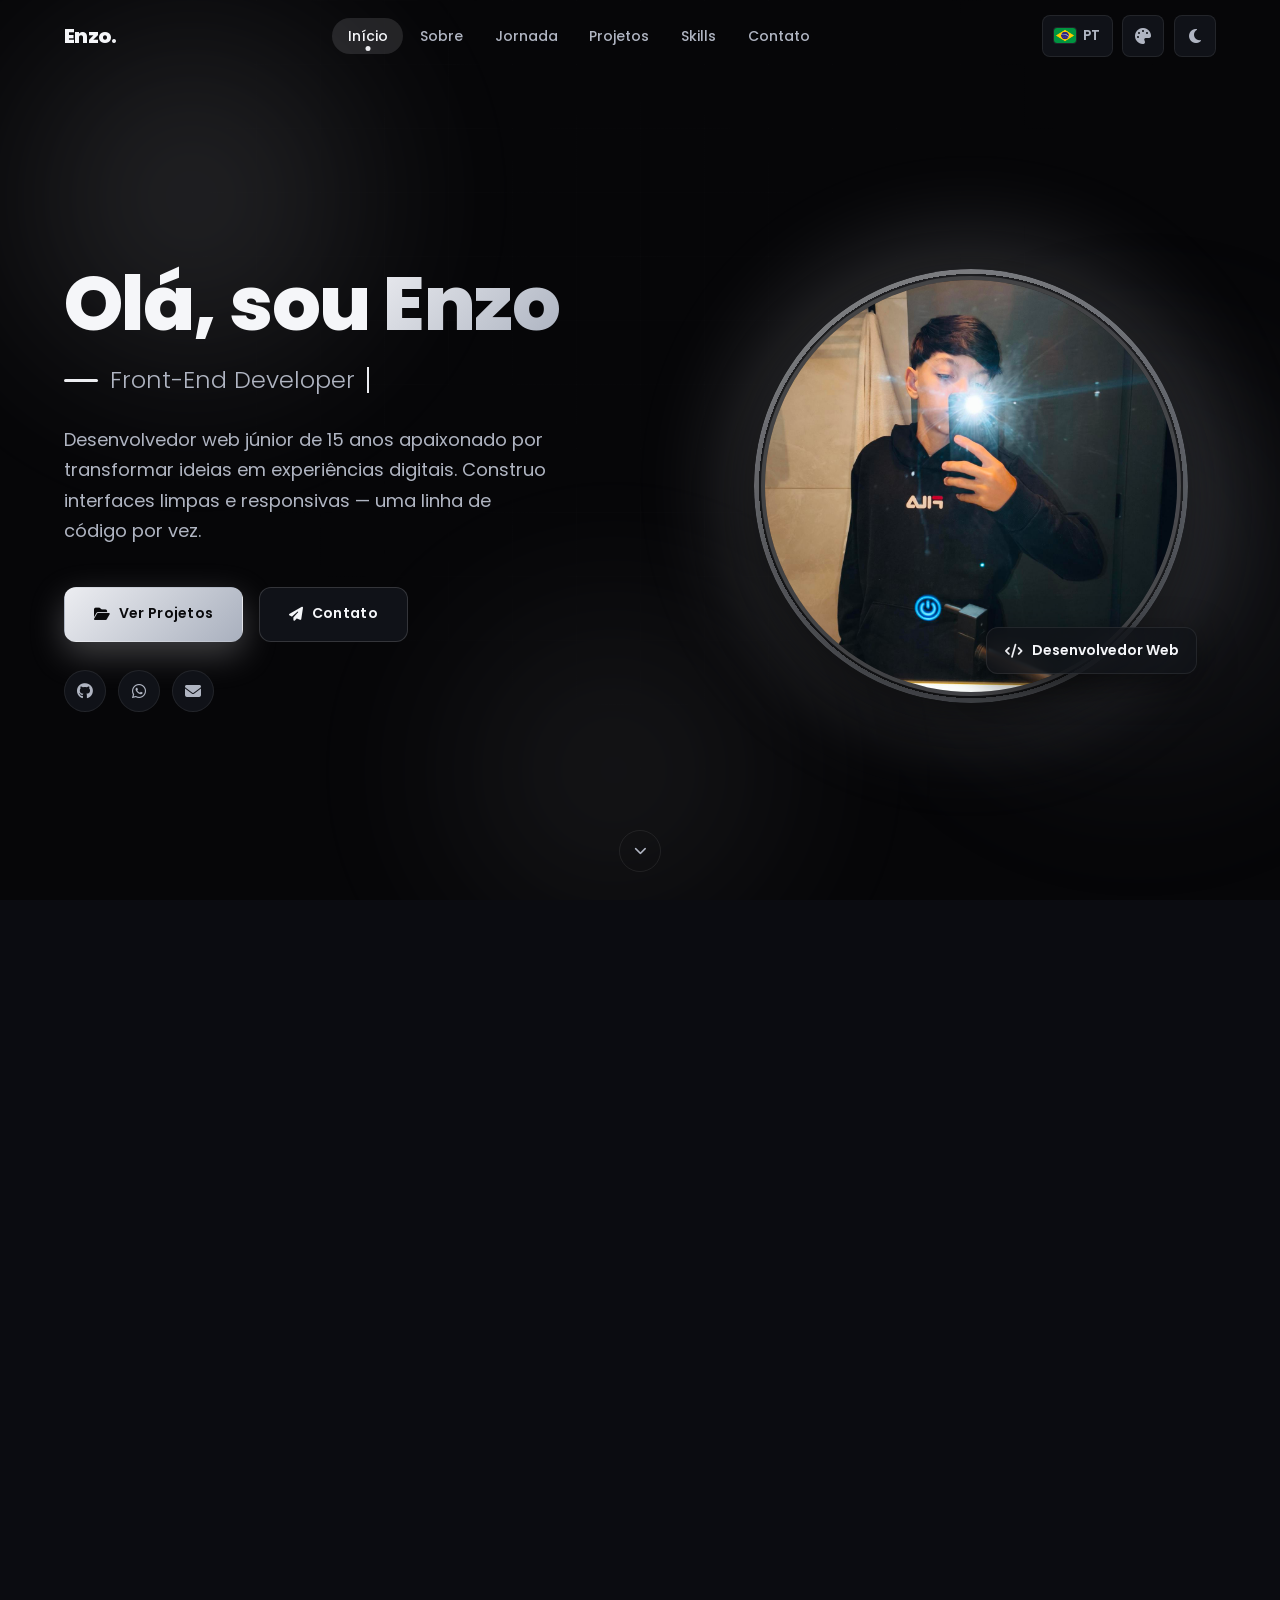
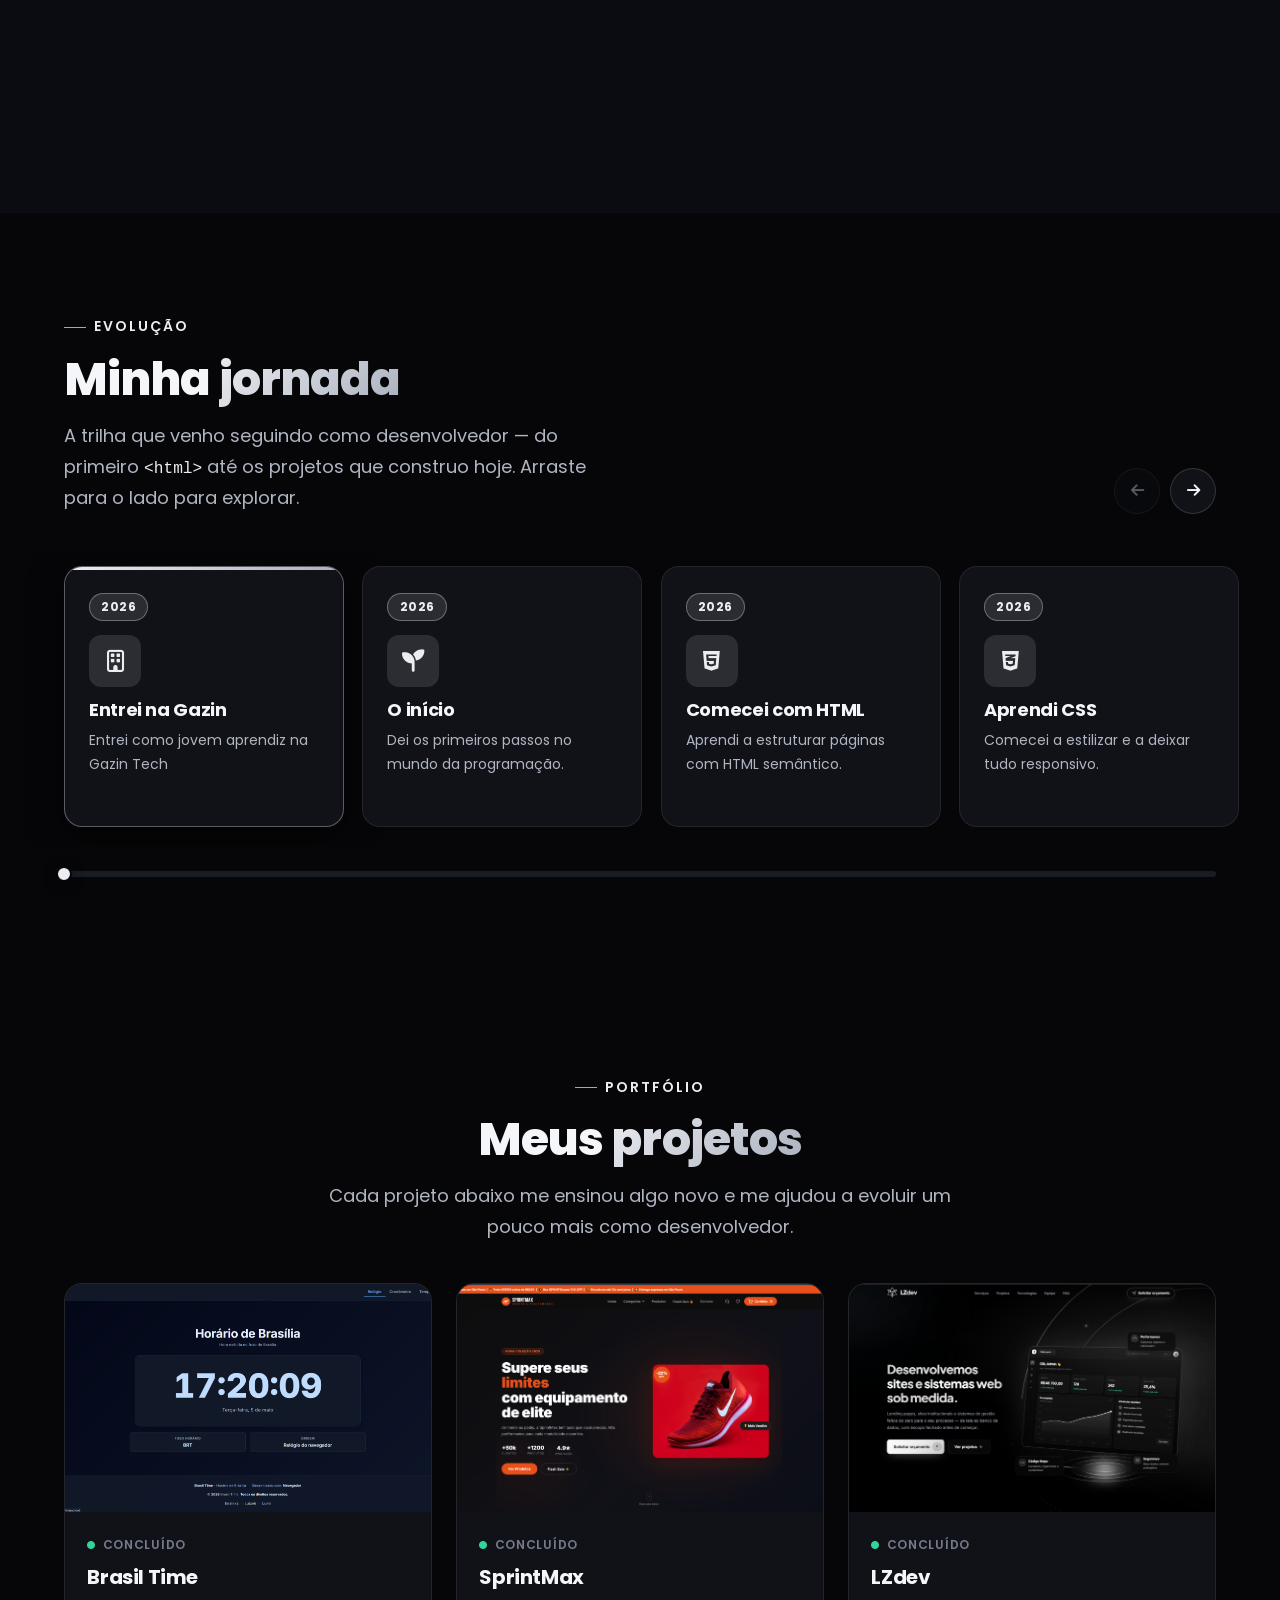
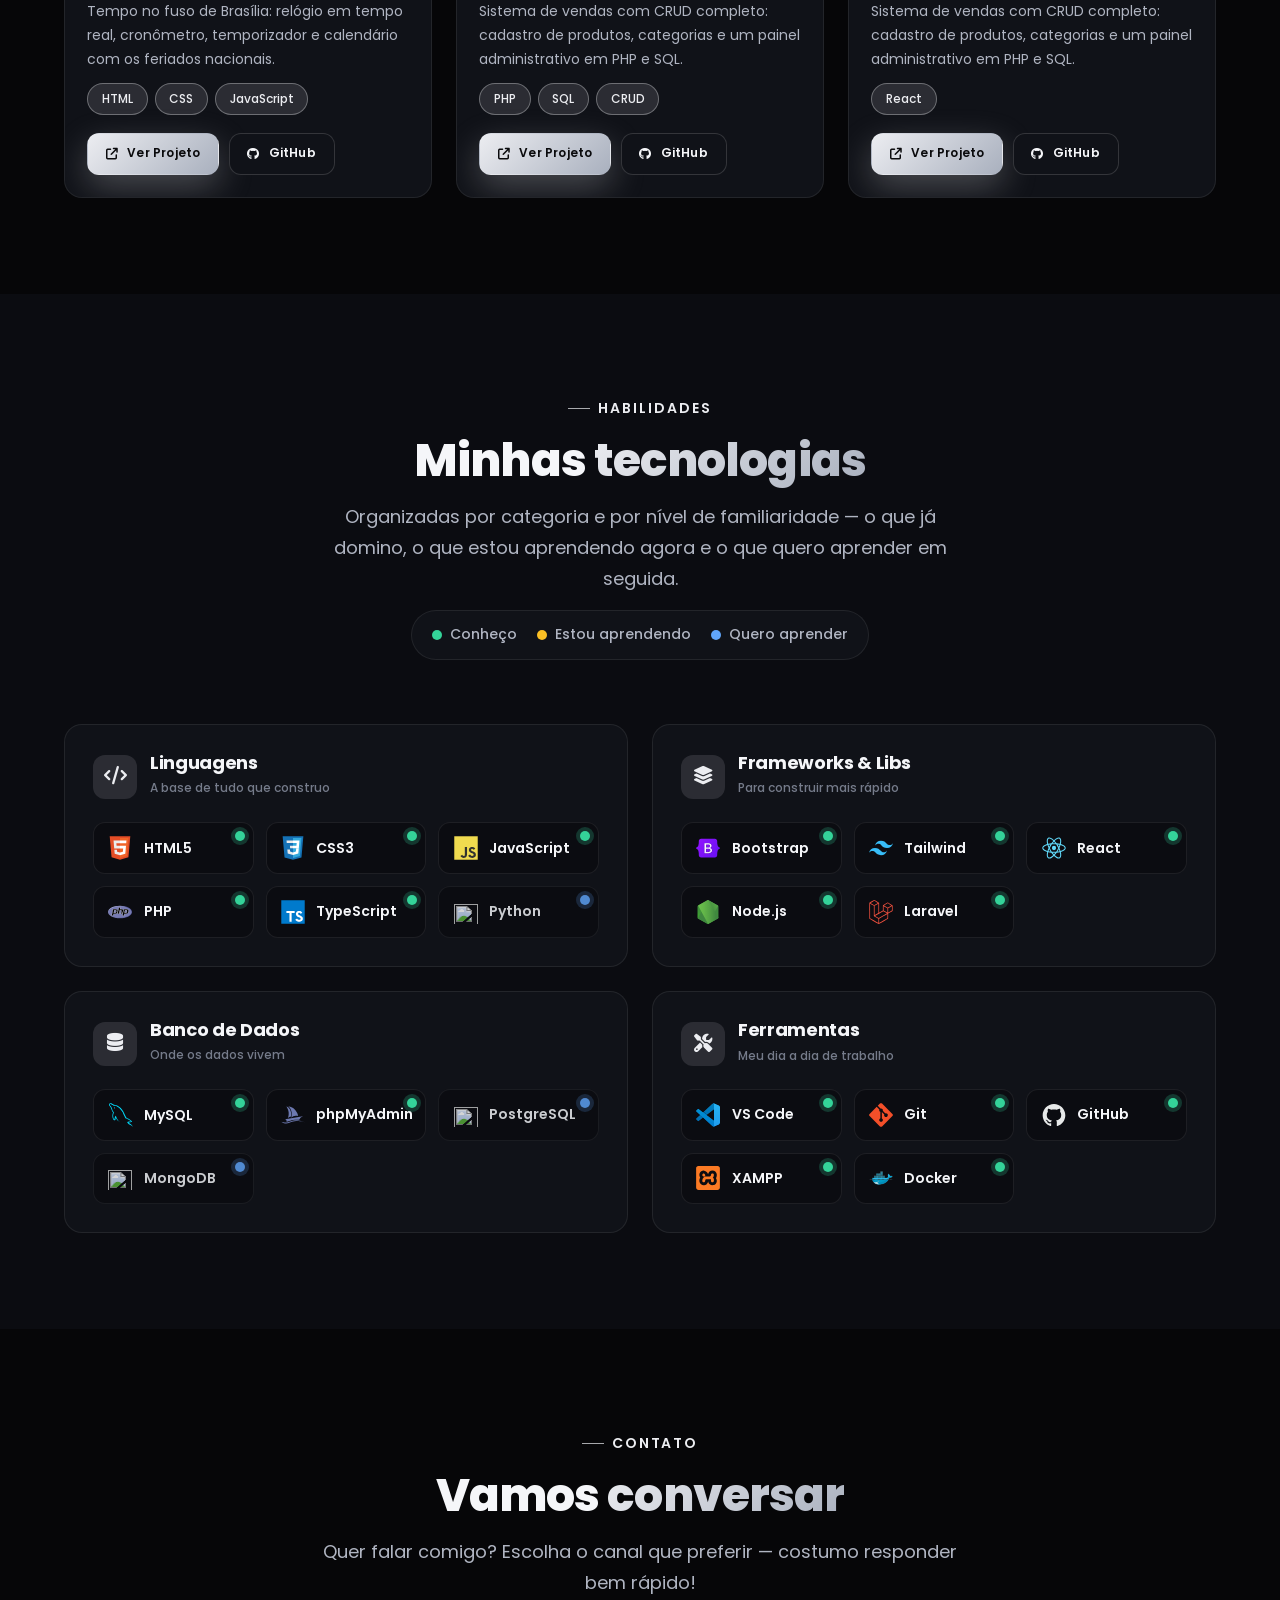
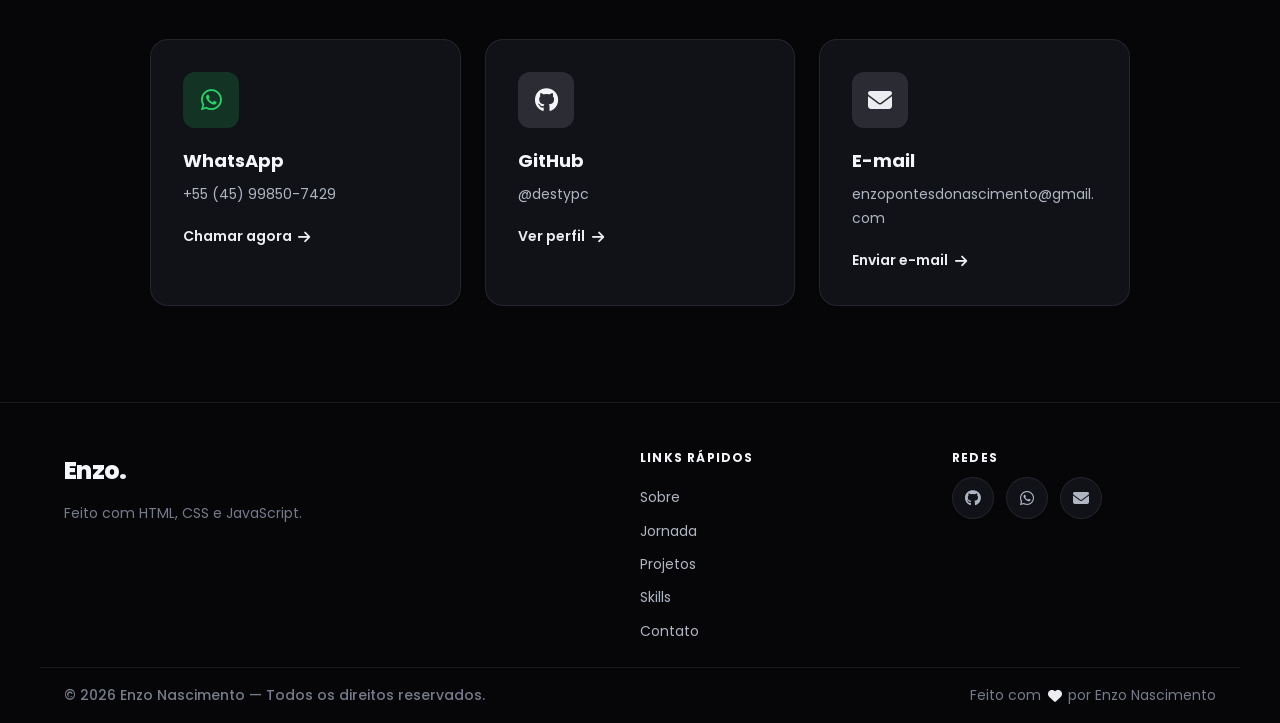
==== commit ef4cca42: "feat: divide o index.html em seções e usa logos oficiais nas skills - Divide o index.html (1676 → 13" ====
--- a/index.html
+++ b/index.html
@@ -76,7 +76,13 @@
   </head>
   <body>
     <!-- Tela de carregamento (preloader) -->
-    <div class="preloader" id="preloader" role="status" aria-label="Carregando" data-i18n-aria="preloader.aria">
+    <div
+      class="preloader"
+      id="preloader"
+      role="status"
+      aria-label="Carregando"
+      data-i18n-aria="preloader.aria"
+    >
       <div class="preloader__inner">
         <span class="preloader__logo">Enzo<span>.</span></span>
         <span class="preloader__bar" aria-hidden="true">
@@ -98,822 +104,32 @@
     <!-- Link de acessibilidade: pular para o conteúdo -->
     <a href="#home" class="skip-link" data-i18n="skip">Pular para o conteúdo</a>
 
-    <!-- ================= NAVBAR ================= -->
-    <header class="navbar" id="navbar">
-      <div class="navbar__inner">
-        <a href="#home" class="logo" aria-label="Início">Enzo<span>.</span></a>
-
-        <nav id="navMenu" class="nav" aria-label="Navegação principal">
-          <ul class="nav__list">
-            <li><a href="#home" class="nav__link is-active" data-i18n="nav.home">Início</a></li>
-            <li><a href="#sobre" class="nav__link" data-i18n="nav.about">Sobre</a></li>
-            <li><a href="#jornada" class="nav__link" data-i18n="nav.journey">Jornada</a></li>
-            <li><a href="#projetos" class="nav__link" data-i18n="nav.projects">Projetos</a></li>
-            <li><a href="#skills" class="nav__link" data-i18n="nav.skills">Skills</a></li>
-            <li><a href="#contato" class="nav__link" data-i18n="nav.contact">Contato</a></li>
-          </ul>
-        </nav>
-
-        <div class="navbar__actions">
-          <!-- Seletor de idioma (PT / EN / ES)
-               A bandeira do idioma ativo aparece no botão; as demais
-               ficam no popover. São imagens locais (assets/images/flags),
-               pois o Windows não renderiza emojis de bandeira. O botão
-               é atualizado dinamicamente pelo i18n.js. -->
-          <div class="lang-switch">
-            <button
-              type="button"
-              class="icon-btn icon-btn--lang"
-              id="langBtn"
-              data-tooltip="Idioma"
-              data-i18n-tooltip="tt.lang"
-              aria-label="Escolher idioma"
-              data-i18n-aria="aria.lang"
-              aria-haspopup="true"
-              aria-expanded="false"
-            >
-              <span class="lang-switch__flag" id="langFlag" aria-hidden="true">
-                <img src="assets/images/flags/br.png" srcset="assets/images/flags/br@2x.png 2x" alt="" width="20" height="14" />
-              </span>
-              <span class="lang-switch__current" id="langCurrent">PT</span>
-            </button>
-            <div class="lang-switch__pop" id="langPop" role="menu">
-              <span class="color-switch__title" data-i18n="lang.title">Idioma</span>
-              <button type="button" class="lang-option is-active" data-lang="pt" role="menuitemradio" aria-checked="true">
-                <span class="lang-option__flag" aria-hidden="true">
-                  <img src="assets/images/flags/br.png" srcset="assets/images/flags/br@2x.png 2x" alt="" width="24" height="16" />
-                </span> Português
-              </button>
-              <button type="button" class="lang-option" data-lang="en" role="menuitemradio" aria-checked="false">
-                <span class="lang-option__flag" aria-hidden="true">
-                  <img src="assets/images/flags/us.png" srcset="assets/images/flags/us@2x.png 2x" alt="" width="24" height="16" />
-                </span> English
-              </button>
-              <button type="button" class="lang-option" data-lang="es" role="menuitemradio" aria-checked="false">
-                <span class="lang-option__flag" aria-hidden="true">
-                  <img src="assets/images/flags/es.png" srcset="assets/images/flags/es@2x.png 2x" alt="" width="24" height="16" />
-                </span> Español
-              </button>
-            </div>
-          </div>
-
-          <div class="color-switch">
-            <button
-              type="button"
-              class="icon-btn"
-              id="paletteBtn"
-              data-tooltip="Cor principal"
-              data-i18n-tooltip="tt.color"
-              aria-label="Escolher cor principal"
-              data-i18n-aria="aria.color"
-              aria-haspopup="true"
-              aria-expanded="false"
-            >
-              <i class="fas fa-palette" aria-hidden="true"></i>
-            </button>
-            <div class="color-switch__pop" id="palettePop" role="menu">
-              <span class="color-switch__title" data-i18n="color.title">Cor de destaque</span>
-              <div class="color-switch__swatches">
-                <button type="button" class="swatch" data-accent="mono" style="--sw: linear-gradient(135deg,#ecedf1,#a9b0be)" aria-label="Monocromático"></button>
-                <button type="button" class="swatch" data-accent="indigo" style="--sw: #6366f1" aria-label="Índigo"></button>
-                <button type="button" class="swatch" data-accent="violet" style="--sw: #8b5cf6" aria-label="Violeta"></button>
-                <button type="button" class="swatch" data-accent="cyan" style="--sw: #22d3ee" aria-label="Ciano"></button>
-                <button type="button" class="swatch" data-accent="emerald" style="--sw: #10b981" aria-label="Esmeralda"></button>
-                <button type="button" class="swatch" data-accent="amber" style="--sw: #f59e0b" aria-label="Âmbar"></button>
-                <button type="button" class="swatch" data-accent="rose" style="--sw: #f43f5e" aria-label="Rosa"></button>
-                <button type="button" class="swatch" data-accent="sky" style="--sw: #3b82f6" aria-label="Azul"></button>
-              </div>
-            </div>
-          </div>
-
-          <button
-            type="button"
-            class="icon-btn"
-            id="themeBtn"
-            data-tooltip="Tema claro/escuro"
-            data-i18n-tooltip="tt.theme"
-            aria-label="Alternar tema claro e escuro"
-            data-i18n-aria="aria.theme"
-          >
-            <i class="fas fa-moon" aria-hidden="true"></i>
-          </button>
-
-          <button
-            type="button"
-            class="hamburger"
-            id="hamburger"
-            aria-label="Abrir menu"
-            aria-controls="navMenu"
-            aria-expanded="false"
-          >
-            <span></span><span></span><span></span>
-          </button>
-        </div>
-      </div>
-    </header>
+    <div data-include="components/navbar.html"></div>
 
     <main>
-      <!-- ================= HERO ================= -->
-      <section id="home" class="hero">
-        <div class="container hero__grid">
-          <div class="hero__content">
-            <h1 class="hero__title" style="--i: 0" data-i18n-html="hero.title">
-              Olá, sou <span class="hero__name">Enzo</span>
-            </h1>
+      <div data-include="sections/hero.html"></div>
 
-            <p class="hero__role" style="--i: 1">
-              <span class="hero__role-bar" aria-hidden="true"></span>
-              <span id="typed" class="hero__typed" aria-live="polite"></span>
-              <span class="hero__cursor" aria-hidden="true"></span>
-            </p>
+      <div data-include="sections/sobre.html"></div>
 
-            <p class="hero__desc" style="--i: 2" data-i18n="hero.desc">
-              Desenvolvedor web júnior de 15 anos apaixonado por transformar
-              ideias em experiências digitais. Construo interfaces limpas e
-              responsivas — uma linha de código por vez.
-            </p>
+      <div data-include="sections/jornada.html"></div>
 
-            <div class="hero__actions" style="--i: 3">
-              <a href="#projetos" class="btn btn--primary" data-scroll>
-                <i class="fas fa-folder-open" aria-hidden="true"></i> <span data-i18n="hero.btnProjects">Ver Projetos</span>
-              </a>
-              <a href="#contato" class="btn btn--ghost" data-scroll>
-                <i class="fas fa-paper-plane" aria-hidden="true"></i> <span data-i18n="hero.btnContact">Contato</span>
-              </a>
-            </div>
+      <div data-include="sections/projetos.html"></div>
 
-            <ul class="hero__socials" style="--i: 4" aria-label="Redes sociais">
-              <li>
-                <a href="https://github.com/destypc" target="_blank" rel="noopener noreferrer" class="social-link" data-tooltip="GitHub" aria-label="GitHub">
-                  <i class="fab fa-github" aria-hidden="true"></i>
-                </a>
-              </li>
-              <li>
-                <a href="https://wa.me/554599850749" target="_blank" rel="noopener noreferrer" class="social-link" data-tooltip="WhatsApp" aria-label="WhatsApp">
-                  <i class="fab fa-whatsapp" aria-hidden="true"></i>
-                </a>
-              </li>
-              <li>
-                <a href="mailto:enzopontesdonascimento@gmail.com" class="social-link" data-tooltip="E-mail" aria-label="E-mail">
-                  <i class="fas fa-envelope" aria-hidden="true"></i>
-                </a>
-              </li>
-            </ul>
-          </div>
+      <div data-include="sections/skills.html"></div>
 
-          <div class="hero__visual">
-            <div class="hero__photo-wrap hero__photo-wrap--round" data-tilt data-tilt-max="8">
-              <span class="hero__photo-ring" aria-hidden="true"></span>
-              <img
-                src="https://avatars.githubusercontent.com/u/267407388?v=4"
-                alt="Retrato de Enzo Nascimento"
-                class="hero__photo hero__photo--round"
-                width="390"
-                height="390"
-                fetchpriority="high"
-                referrerpolicy="no-referrer"
-                data-i18n-alt="hero.photoAlt"
-                onerror="this.onerror=null;this.src='assets/images/enzo-home.jpg';"
-              />
-              <div class="hero__chip">
-                <i class="fas fa-code" aria-hidden="true"></i>
-                <span data-i18n="hero.chip">Desenvolvedor Web</span>
-              </div>
-            </div>
-          </div>
-        </div>
-
-        <a href="#sobre" class="scroll-cue" data-scroll aria-label="Rolar para a próxima seção" data-i18n-aria="hero.scrollCue">
-          <i class="fas fa-chevron-down" aria-hidden="true"></i>
-        </a>
-      </section>
-
-      <!-- ================= SOBRE ================= -->
-      <section id="sobre" class="section sobre">
-        <div class="container sobre__grid">
-          <div class="sobre__media reveal reveal--left">
-            <div class="sobre__photo-wrap" data-parallax="0.05">
-              <span class="sobre__glow" aria-hidden="true"></span>
-              <img
-                src="assets/images/enzo-sobre.jpg"
-                alt="Enzo programando no computador"
-                class="sobre__photo"
-                width="360"
-                height="480"
-                loading="lazy"
-                data-i18n-alt="about.photoAlt"
-              />
-              <div class="sobre__badge">
-                <strong>15</strong>
-                <span data-i18n-html="about.badge">anos de<br />idade</span>
-              </div>
-            </div>
-          </div>
-
-          <div class="sobre__content reveal reveal--right">
-            <p class="eyebrow" data-i18n="about.eyebrow">Sobre mim</p>
-            <h2 class="section__title" data-i18n-html="about.title">
-              Iniciante em dev &amp; <span>cheio de vontade</span>
-            </h2>
-
-            <p class="sobre__text" data-i18n-html="about.p1">
-              Comecei a programar quando entrei como <strong>Jovem Aprendiz</strong>
-              na área de T.I. da <strong>Gazin Tech</strong>. Foi lá que descobri
-              que gostava mesmo disso — e desde então não parei mais de aprender.
-            </p>
-            <p class="sobre__text" data-i18n-html="about.p2">
-              Hoje divido meu tempo entre estudar, praticar e construir projetos
-              reais. Cada linha de código é uma chance de melhorar um pouco mais.
-            </p>
-
-            <blockquote class="sobre__quote" data-i18n-html="about.quote">
-              “Programar é a arte de resolver problemas — e eu curto cada
-              <strong>desafio</strong>.”
-            </blockquote>
-
-            <ul class="info-cards">
-              <li class="info-card spotlight" data-tilt data-tilt-max="6">
-                <i class="fas fa-location-dot" aria-hidden="true"></i>
-                <div><strong data-i18n="about.card1t">Paraná</strong><span data-i18n="about.card1s">Brasil</span></div>
-              </li>
-              <li class="info-card spotlight" data-tilt data-tilt-max="6">
-                <i class="fas fa-briefcase" aria-hidden="true"></i>
-                <div><strong data-i18n="about.card2t">Jovem Aprendiz</strong><span data-i18n="about.card2s">Área de T.I.</span></div>
-              </li>
-              <li class="info-card spotlight" data-tilt data-tilt-max="6">
-                <i class="fas fa-building" aria-hidden="true"></i>
-                <div><strong data-i18n="about.card3t">Gazin Tech</strong><span data-i18n="about.card3s">Onde tudo começou</span></div>
-              </li>
-              <li class="info-card spotlight" data-tilt data-tilt-max="6">
-                <i class="fas fa-laptop-code" aria-hidden="true"></i>
-                <div><strong data-i18n="about.card4t">Dev Web</strong><span data-i18n-html="about.card4s">Front &amp; Back</span></div>
-              </li>
-            </ul>
-
-            <div class="sobre__actions">
-              <a href="#contato" class="btn btn--primary" data-scroll>
-                <i class="fas fa-envelope" aria-hidden="true"></i> <span data-i18n="about.btnTalk">Fale comigo</span>
-              </a>
-              <a href="#skills" class="btn btn--ghost" data-scroll>
-                <i class="fas fa-layer-group" aria-hidden="true"></i> <span data-i18n="about.btnSkills">Minhas skills</span>
-              </a>
-            </div>
-          </div>
-        </div>
-      </section>
-
-      <!-- ================= MINHA JORNADA (carrossel horizontal) ================= -->
-      <section id="jornada" class="section jornada">
-        <div class="container">
-          <header class="section__header section__header--row reveal">
-            <div>
-              <p class="eyebrow" data-i18n="journey.eyebrow">Evolução</p>
-              <h2 class="section__title" data-i18n-html="journey.title">Minha <span>jornada</span></h2>
-              <p class="section__subtitle" data-i18n-html="journey.subtitle">
-                A trilha que venho seguindo como desenvolvedor — do primeiro
-                <code>&lt;html&gt;</code> até os projetos que construo hoje.
-                Arraste para o lado para explorar.
-              </p>
-            </div>
-            <div class="journey__nav">
-              <button type="button" class="journey__btn" data-journey="prev" aria-label="Etapa anterior" data-i18n-aria="journey.prev">
-                <i class="fas fa-arrow-left" aria-hidden="true"></i>
-              </button>
-              <button type="button" class="journey__btn" data-journey="next" aria-label="Próxima etapa" data-i18n-aria="journey.next">
-                <i class="fas fa-arrow-right" aria-hidden="true"></i>
-              </button>
-            </div>
-          </header>
-        </div>
-
-        <ol class="journey__track" id="journeyTrack" tabindex="0" aria-label="Etapas da minha jornada (role horizontalmente)">
-          <li class="journey-card reveal">
-            <span class="journey-card__year">2026</span>
-            <span class="journey-card__icon"><i class="fa-regular fa-building"></i></span>
-            <h3 class="journey-card__title" data-i18n="j1t">Entrei na Gazin</h3>
-            <p class="journey-card__desc" data-i18n="j1d">Entrei como jovem aprendiz na Gazin Tech</p>
-          </li>
-          <li class="journey-card reveal">
-            <span class="journey-card__year">2026</span>
-            <span class="journey-card__icon"><i class="fas fa-seedling" aria-hidden="true"></i></span>
-            <h3 class="journey-card__title" data-i18n="j2t">O início</h3>
-            <p class="journey-card__desc" data-i18n="j2d">Dei os primeiros passos no mundo da programação.</p>
-          </li>
-          <li class="journey-card reveal">
-            <span class="journey-card__year">2026</span>
-            <span class="journey-card__icon"><i class="fab fa-html5" aria-hidden="true"></i></span>
-            <h3 class="journey-card__title" data-i18n="j3t">Comecei com HTML</h3>
-            <p class="journey-card__desc" data-i18n="j3d">Aprendi a estruturar páginas com HTML semântico.</p>
-          </li>
-          <li class="journey-card reveal">
-            <span class="journey-card__year">2026</span>
-            <span class="journey-card__icon"><i class="fab fa-css3-alt" aria-hidden="true"></i></span>
-            <h3 class="journey-card__title" data-i18n="j4t">Aprendi CSS</h3>
-            <p class="journey-card__desc" data-i18n="j4d">Comecei a estilizar e a deixar tudo responsivo.</p>
-          </li>
-          <li class="journey-card reveal">
-            <span class="journey-card__year">2026</span>
-            <span class="journey-card__icon"><i class="fab fa-js" aria-hidden="true"></i></span>
-            <h3 class="journey-card__title" data-i18n="j5t">JavaScript</h3>
-            <p class="journey-card__desc" data-i18n="j5d">Dei vida às páginas com interatividade e lógica.</p>
-          </li>
-          <li class="journey-card reveal">
-            <span class="journey-card__year">2026</span>
-            <span class="journey-card__icon"><i class="fab fa-bootstrap" aria-hidden="true"></i></span>
-            <h3 class="journey-card__title" data-i18n="j6t">Bootstrap</h3>
-            <p class="journey-card__desc" data-i18n="j6d">Agilizei layouts com um framework CSS consagrado.</p>
-          </li>
-          <li class="journey-card reveal">
-            <span class="journey-card__year">2026</span>
-            <span class="journey-card__icon"><i class="fas fa-wind" aria-hidden="true"></i></span>
-            <h3 class="journey-card__title" data-i18n="j7t">Tailwind CSS</h3>
-            <p class="journey-card__desc" data-i18n="j7d">Adotei o utility-first para estilizar mais rápido.</p>
-          </li>
-          <li class="journey-card reveal">
-            <span class="journey-card__year">2026</span>
-            <span class="journey-card__icon"><i class="fab fa-php" aria-hidden="true"></i></span>
-            <h3 class="journey-card__title" data-i18n="j8t">PHP</h3>
-            <p class="journey-card__desc" data-i18n="j8d">Comecei no back-end e na lógica do lado servidor.</p>
-          </li>
-          <li class="journey-card reveal">
-            <span class="journey-card__year">2026</span>
-            <span class="journey-card__icon"><i class="fas fa-database" aria-hidden="true"></i></span>
-            <h3 class="journey-card__title" data-i18n="j9t">SQL</h3>
-            <p class="journey-card__desc" data-i18n="j9d">Aprendi a modelar e consultar bancos de dados.</p>
-          </li>
-          <li class="journey-card reveal">
-            <span class="journey-card__year">2026</span>
-            <span class="journey-card__icon"><i class="fas fa-table-list" aria-hidden="true"></i></span>
-            <h3 class="journey-card__title" data-i18n="j10t">Primeiro CRUD</h3>
-            <p class="journey-card__desc" data-i18n="j10d">Uni PHP e SQL para criar, ler, editar e excluir dados.</p>
-          </li>
-          <li class="journey-card reveal">
-            <span class="journey-card__year">2026</span>
-            <span class="journey-card__icon"><i class="fa-solid fa-book-open"></i></span>
-            <h3 class="journey-card__title" data-i18n="j11t">Sequência nos estudos</h3>
-            <p class="journey-card__desc" data-i18n="j11d">Ainda continuo estudando.</p>
-          </li>
-          <li class="journey-card journey-card--now reveal">
-            <span class="journey-card__year" data-i18n="j12year">Hoje</span>
-            <span class="journey-card__icon journey-card__icon--pulse"><i class="fas fa-rocket" aria-hidden="true"></i></span>
-            <h3 class="journey-card__title" data-i18n="j12t">Continuo evoluindo</h3>
-            <p class="journey-card__desc" data-i18n="j12d">Estudando e construindo novos projetos todos os dias. </p>
-          </li>
-        </ol>
-
-        <div class="container">
-          <div
-            class="journey__progress"
-            id="journeyBar"
-            role="slider"
-            tabindex="0"
-            aria-label="Progresso da jornada — arraste ou clique para navegar"
-            aria-valuemin="0"
-            aria-valuemax="100"
-            aria-valuenow="0"
-          >
-            <span class="journey__progress-fill" id="journeyProgress"></span>
-            <span class="journey__progress-thumb" id="journeyThumb" aria-hidden="true"></span>
-          </div>
-        </div>
-      </section>
-
-      <!-- ================= PROJETOS ================= -->
-      <section id="projetos" class="section projetos">
-        <div class="container">
-          <header class="section__header reveal">
-            <p class="eyebrow" data-i18n="projects.eyebrow">Portfólio</p>
-            <h2 class="section__title" data-i18n-html="projects.title">Meus <span>projetos</span></h2>
-            <p class="section__subtitle" data-i18n="projects.subtitle">
-              Cada projeto abaixo me ensinou algo novo e me ajudou a evoluir um
-              pouco mais como desenvolvedor.
-            </p>
-          </header>
-
-          <div class="projetos__grid">
-            <!-- Brasil Time -->
-            <article class="card-project spotlight reveal" data-tilt data-tilt-max="5">
-              <div class="card-project__thumb">
-                <img
-                  src="assets/images/projeto-time.png"
-                  alt="Captura de tela do projeto Brasil Time"
-                  width="640"
-                  height="400"
-                  loading="lazy"
-                />
-              </div>
-              <div class="card-project__body">
-                <p class="card-project__status"><i class="fas fa-circle" aria-hidden="true"></i> <span data-i18n="status.done">Concluído</span></p>
-                <h3 class="card-project__name">Brasil Time</h3>
-                <p class="card-project__desc" data-i18n="proj.time.desc">
-                  Tempo no fuso de Brasília: relógio em tempo real, cronômetro,
-                  temporizador e calendário com os feriados nacionais.
-                </p>
-                <ul class="tag-list">
-                  <li class="tag">HTML</li>
-                  <li class="tag">CSS</li>
-                  <li class="tag">JavaScript</li>
-                </ul>
-                <div class="card-project__actions">
-                  <a href="https://destypc.github.io/Brasil-Time/" target="_blank" rel="noopener noreferrer" class="btn btn--primary btn--sm">
-                    <i class="fas fa-arrow-up-right-from-square" aria-hidden="true"></i> <span data-i18n="btn.viewProject">Ver Projeto</span>
-                  </a>
-                  <a href="https://github.com/destypc/Brasil-Time" target="_blank" rel="noopener noreferrer" class="btn btn--ghost btn--sm">
-                    <i class="fab fa-github" aria-hidden="true"></i> GitHub
-                  </a>
-                </div>
-              </div>
-            </article>
-
-            <!-- SprintMax — card inteiro clicável -->
-            <article
-              class="card-project card-project--link spotlight reveal"
-              data-tilt
-              data-tilt-max="5"
-              data-card-href="https://sprint-max-crud-production.up.railway.app/pages/dashboard.php"
-            >
-              <div class="card-project__thumb">
-                <img
-                  src="assets/images/projeto-loja.png"
-                  alt="Captura de tela do projeto SprintMax"
-                  width="640"
-                  height="400"
-                  loading="lazy"
-                />
-              </div>
-              <div class="card-project__body">
-                <p class="card-project__status"><i class="fas fa-circle" aria-hidden="true"></i> <span data-i18n="status.done">Concluído</span></p>
-                <h3 class="card-project__name">SprintMax</h3>
-                <p class="card-project__desc" data-i18n="proj.max.desc">
-                  Sistema de vendas com CRUD completo: cadastro de produtos,
-                  categorias e um painel administrativo em PHP e SQL.
-                </p>
-                <ul class="tag-list">
-                  <li class="tag">PHP</li>
-                  <li class="tag">SQL</li>
-                  <li class="tag">CRUD</li>
-                </ul>
-                <div class="card-project__actions">
-                  <a href="https://sprint-max-crud-production.up.railway.app/pages/dashboard.php" target="_blank" rel="noopener noreferrer" class="btn btn--primary btn--sm">
-                    <i class="fas fa-arrow-up-right-from-square" aria-hidden="true"></i> <span data-i18n="btn.viewProject">Ver Projeto</span>
-                  </a>
-                  <a href="https://github.com/destypc/Sprint-Max" target="_blank" rel="noopener noreferrer" class="btn btn--ghost btn--sm">
-                    <i class="fab fa-github" aria-hidden="true"></i> GitHub
-                  </a>
-                </div>
-              </div>
-            </article>
-
-            <!-- Placeholder: novo projeto a caminho -->
-            <article class="card-project card-project--soon reveal" aria-label="Novo projeto em breve">
-              <div class="card-project__thumb card-project__thumb--soon">
-                <span class="card-project__soon-icon" aria-hidden="true">
-                  <i class="fas fa-rocket"></i>
-                </span>
-              </div>
-              <div class="card-project__body">
-                <p class="card-project__status card-project__status--soon">
-                  <i class="fas fa-circle" aria-hidden="true"></i> <span data-i18n="status.dev">Em desenvolvimento</span>
-                </p>
-                <h3 class="card-project__name" data-i18n="proj.soon.name">Novo projeto chegando…</h3>
-                <p class="card-project__desc" data-i18n="proj.soon.desc">
-                  Estou construindo algo novo agora mesmo. Em breve mais um
-                  projeto aparece por aqui — fica de olho! 🚀
-                </p>
-                <ul class="tag-list">
-                  <li class="tag" data-i18n="tag.soon">Em breve</li>
-                </ul>
-                <div class="card-project__actions">
-                  <span class="btn btn--ghost btn--sm is-disabled" aria-disabled="true">
-                    <i class="fas fa-clock" aria-hidden="true"></i> <span data-i18n="btn.soon">Em breve</span>
-                  </span>
-                </div>
-              </div>
-            </article>
-          </div>
-        </div>
-      </section>
-
-      <!-- ================= SKILLS (categorias + status) ================= -->
-      <section id="skills" class="section skills">
-        <div class="container">
-          <header class="section__header reveal">
-            <p class="eyebrow" data-i18n="skills.eyebrow">Habilidades</p>
-            <h2 class="section__title" data-i18n-html="skills.title">Minhas <span>tecnologias</span></h2>
-            <p class="section__subtitle" data-i18n="skills.subtitle">
-              Organizadas por categoria e por nível de familiaridade — o que já
-              domino, o que estou aprendendo agora e o que quero aprender em
-              seguida.
-            </p>
-          </header>
-
-          <!-- Legenda dos status -->
-          <div class="skills__legend reveal">
-            <span class="legend-item"><span class="legend-dot legend-dot--ok"></span> <span data-i18n="skills.know">Conheço</span></span>
-            <span class="legend-item"><span class="legend-dot legend-dot--learn"></span> <span data-i18n="skills.learning">Estou aprendendo</span></span>
-            <span class="legend-item"><span class="legend-dot legend-dot--want"></span> <span data-i18n="skills.want">Quero aprender</span></span>
-          </div>
-
-          <!-- Grade de tecnologias
-               Cada tecnologia é um link (abre a documentação oficial em
-               nova aba). A bolinha no canto (.skill-tech__status) indica o
-               nível de familiaridade pela cor (ok / learn / want) e mostra
-               o significado num tooltip ao passar o mouse. -->
-          <div class="skills__grid">
-            <!-- Linguagens -->
-            <article class="skill-panel spotlight reveal" data-tilt data-tilt-max="4">
-              <header class="skill-panel__head">
-                <span class="skill-panel__icon"><i class="fas fa-code" aria-hidden="true"></i></span>
-                <div>
-                  <h3 class="skill-panel__title" data-i18n="skills.langsT">Linguagens</h3>
-                  <span class="skill-panel__count" data-i18n="skills.langsS">A base de tudo que construo</span>
-                </div>
-              </header>
-              <ul class="skill-techs">
-                <li>
-                  <a class="skill-tech skill-tech--ok" href="https://developer.mozilla.org/pt-BR/docs/Web/HTML" target="_blank" rel="noopener noreferrer" aria-label="HTML5 — abrir documentação">
-                    <span class="skill-tech__status" data-tooltip="Conheço" data-i18n-tooltip="skills.know" aria-label="Conheço"></span>
-                    <i class="fab fa-html5" style="color:#e34c26" aria-hidden="true"></i>
-                    <span class="skill-tech__name">HTML5</span>
-                  </a>
-                </li>
-                <li>
-                  <a class="skill-tech skill-tech--ok" href="https://developer.mozilla.org/pt-BR/docs/Web/CSS" target="_blank" rel="noopener noreferrer" aria-label="CSS3 — abrir documentação">
-                    <span class="skill-tech__status" data-tooltip="Conheço" data-i18n-tooltip="skills.know" aria-label="Conheço"></span>
-                    <i class="fab fa-css3-alt" style="color:#264de4" aria-hidden="true"></i>
-                    <span class="skill-tech__name">CSS3</span>
-                  </a>
-                </li>
-                <li>
-                  <a class="skill-tech skill-tech--ok" href="https://developer.mozilla.org/pt-BR/docs/Web/JavaScript" target="_blank" rel="noopener noreferrer" aria-label="JavaScript — abrir documentação">
-                    <span class="skill-tech__status" data-tooltip="Conheço" data-i18n-tooltip="skills.know" aria-label="Conheço"></span>
-                    <i class="fab fa-js" style="color:#f7df1e" aria-hidden="true"></i>
-                    <span class="skill-tech__name">JavaScript</span>
-                  </a>
-                </li>
-                <li>
-                  <a class="skill-tech skill-tech--ok" href="https://www.php.net/docs.php" target="_blank" rel="noopener noreferrer" aria-label="PHP — abrir documentação">
-                    <span class="skill-tech__status" data-tooltip="Conheço" data-i18n-tooltip="skills.know" aria-label="Conheço"></span>
-                    <i class="fab fa-php" style="color:#777bb3" aria-hidden="true"></i>
-                    <span class="skill-tech__name">PHP</span>
-                  </a>
-                </li>
-                <li>
-                  <a class="skill-tech skill-tech--learn" href="https://www.typescriptlang.org/docs/" target="_blank" rel="noopener noreferrer" aria-label="TypeScript — abrir documentação">
-                    <span class="skill-tech__status" data-tooltip="Estou aprendendo" data-i18n-tooltip="skills.learning" aria-label="Estou aprendendo"></span>
-                    <svg class="skill-tech__logo" viewBox="0 0 512 512" role="img" aria-hidden="true" focusable="false">
-                      <rect width="512" height="512" rx="50" fill="#3178c6" />
-                      <path fill="#fff" fill-rule="evenodd" clip-rule="evenodd" d="M316.939 407.424v50.061c8.138 4.172 17.763 7.3 28.875 9.386s22.823 3.129 35.135 3.129c11.999 0 23.397-1.147 34.196-3.442 10.799-2.294 20.268-6.075 28.406-11.342 8.138-5.266 14.581-12.15 19.328-20.65s7.121-19.007 7.121-31.522c0-9.074-1.356-17.026-4.069-23.857s-6.625-12.906-11.738-18.225c-5.112-5.319-11.242-10.091-18.389-14.315s-15.207-8.213-24.18-11.967c-6.573-2.712-12.468-5.345-17.685-7.9-5.217-2.556-9.651-5.163-13.303-7.822-3.652-2.66-6.469-5.476-8.451-8.448-1.982-2.973-2.974-6.336-2.974-10.091 0-3.441.887-6.544 2.661-9.308s4.278-5.136 7.512-7.118c3.235-1.981 7.199-3.52 11.894-4.615 4.696-1.096 9.912-1.644 15.651-1.644 4.173 0 8.581.313 13.224.938 4.643.626 9.312 1.591 14.008 2.894 4.695 1.304 9.259 2.947 13.694 4.929 4.434 1.982 8.529 4.276 12.285 6.884v-46.776c-7.616-2.92-15.937-5.084-24.962-6.492s-19.381-2.112-31.066-2.112c-11.895 0-23.163 1.278-33.805 3.833s-20.006 6.544-28.093 11.967c-8.086 5.424-14.476 12.333-19.171 20.729-4.695 8.395-7.043 18.433-7.043 30.114 0 14.914 4.304 27.638 12.912 38.172 8.607 10.533 21.675 19.45 39.204 26.751 6.886 2.816 13.303 5.579 19.25 8.291s11.086 5.528 15.415 8.448c4.33 2.92 7.747 6.101 10.252 9.543 2.504 3.441 3.756 7.352 3.756 11.733 0 3.233-.783 6.231-2.348 8.995s-3.939 5.162-7.121 7.196c-3.183 2.033-7.147 3.624-11.894 4.771-4.748 1.148-10.303 1.722-16.668 1.722-10.851 0-21.597-1.904-32.24-5.71-10.642-3.805-20.502-9.516-29.579-17.13zm-84.159-123.342h64.216v-32.882h-179v32.882h63.898v182.918h50.886z" />
-                    </svg>
-                    <span class="skill-tech__name">TypeScript</span>
-                  </a>
-                </li>
-                <li>
-                  <a class="skill-tech skill-tech--want" href="https://docs.python.org/3/" target="_blank" rel="noopener noreferrer" aria-label="Python — abrir documentação">
-                    <span class="skill-tech__status" data-tooltip="Quero aprender" data-i18n-tooltip="skills.want" aria-label="Quero aprender"></span>
-                    <i class="fab fa-python" style="color:#3776ab" aria-hidden="true"></i>
-                    <span class="skill-tech__name">Python</span>
-                  </a>
-                </li>
-              </ul>
-            </article>
-
-            <!-- Frameworks -->
-            <article class="skill-panel spotlight reveal reveal--d1" data-tilt data-tilt-max="4">
-              <header class="skill-panel__head">
-                <span class="skill-panel__icon"><i class="fas fa-layer-group" aria-hidden="true"></i></span>
-                <div>
-                  <h3 class="skill-panel__title" data-i18n-html="skills.fwT">Frameworks &amp; Libs</h3>
-                  <span class="skill-panel__count" data-i18n="skills.fwS">Para construir mais rápido</span>
-                </div>
-              </header>
-              <ul class="skill-techs">
-                <li>
-                  <a class="skill-tech skill-tech--ok" href="https://getbootstrap.com/docs/" target="_blank" rel="noopener noreferrer" aria-label="Bootstrap — abrir documentação">
-                    <span class="skill-tech__status" data-tooltip="Conheço" data-i18n-tooltip="skills.know" aria-label="Conheço"></span>
-                    <i class="fab fa-bootstrap" style="color:#7952b3" aria-hidden="true"></i>
-                    <span class="skill-tech__name">Bootstrap</span>
-                  </a>
-                </li>
-                <li>
-                  <a class="skill-tech skill-tech--ok" href="https://tailwindcss.com/docs" target="_blank" rel="noopener noreferrer" aria-label="Tailwind — abrir documentação">
-                    <span class="skill-tech__status" data-tooltip="Conheço" data-i18n-tooltip="skills.know" aria-label="Conheço"></span>
-                    <i class="fas fa-wind" style="color:#38bdf8" aria-hidden="true"></i>
-                    <span class="skill-tech__name">Tailwind</span>
-                  </a>
-                </li>
-                <li>
-                  <a class="skill-tech skill-tech--learn" href="https://react.dev/" target="_blank" rel="noopener noreferrer" aria-label="React — abrir documentação">
-                    <span class="skill-tech__status" data-tooltip="Estou aprendendo" data-i18n-tooltip="skills.learning" aria-label="Estou aprendendo"></span>
-                    <i class="fab fa-react" style="color:#61dafb" aria-hidden="true"></i>
-                    <span class="skill-tech__name">React</span>
-                  </a>
-                </li>
-                <li>
-                  <a class="skill-tech skill-tech--learn" href="https://nodejs.org/docs/latest/api/" target="_blank" rel="noopener noreferrer" aria-label="Node.js — abrir documentação">
-                    <span class="skill-tech__status" data-tooltip="Estou aprendendo" data-i18n-tooltip="skills.learning" aria-label="Estou aprendendo"></span>
-                    <i class="fab fa-node-js" style="color:#3c873a" aria-hidden="true"></i>
-                    <span class="skill-tech__name">Node.js</span>
-                  </a>
-                </li>
-                <li>
-                  <a class="skill-tech skill-tech--want" href="https://laravel.com/docs" target="_blank" rel="noopener noreferrer" aria-label="Laravel — abrir documentação">
-                    <span class="skill-tech__status" data-tooltip="Quero aprender" data-i18n-tooltip="skills.want" aria-label="Quero aprender"></span>
-                    <i class="fab fa-laravel" style="color:#ff2d20" aria-hidden="true"></i>
-                    <span class="skill-tech__name">Laravel</span>
-                  </a>
-                </li>
-              </ul>
-            </article>
-
-            <!-- Banco de Dados -->
-            <article class="skill-panel spotlight reveal reveal--d1" data-tilt data-tilt-max="4">
-              <header class="skill-panel__head">
-                <span class="skill-panel__icon"><i class="fas fa-database" aria-hidden="true"></i></span>
-                <div>
-                  <h3 class="skill-panel__title" data-i18n="skills.dbT">Banco de Dados</h3>
-                  <span class="skill-panel__count" data-i18n="skills.dbS">Onde os dados vivem</span>
-                </div>
-              </header>
-              <ul class="skill-techs">
-                <li>
-                  <a class="skill-tech skill-tech--ok" href="https://dev.mysql.com/doc/" target="_blank" rel="noopener noreferrer" aria-label="MySQL — abrir documentação">
-                    <span class="skill-tech__status" data-tooltip="Conheço" data-i18n-tooltip="skills.know" aria-label="Conheço"></span>
-                    <i class="fas fa-database" style="color:#00758f" aria-hidden="true"></i>
-                    <span class="skill-tech__name">MySQL</span>
-                  </a>
-                </li>
-                <li>
-                  <a class="skill-tech skill-tech--ok" href="https://docs.phpmyadmin.net/" target="_blank" rel="noopener noreferrer" aria-label="phpMyAdmin — abrir documentação">
-                    <span class="skill-tech__status" data-tooltip="Conheço" data-i18n-tooltip="skills.know" aria-label="Conheço"></span>
-                    <i class="fas fa-table" style="color:#f89c0e" aria-hidden="true"></i>
-                    <span class="skill-tech__name">phpMyAdmin</span>
-                  </a>
-                </li>
-                <li>
-                  <a class="skill-tech skill-tech--want" href="https://www.postgresql.org/docs/" target="_blank" rel="noopener noreferrer" aria-label="PostgreSQL — abrir documentação">
-                    <span class="skill-tech__status" data-tooltip="Quero aprender" data-i18n-tooltip="skills.want" aria-label="Quero aprender"></span>
-                    <i class="fas fa-database" style="color:#336791" aria-hidden="true"></i>
-                    <span class="skill-tech__name">PostgreSQL</span>
-                  </a>
-                </li>
-                <li>
-                  <a class="skill-tech skill-tech--want" href="https://www.mongodb.com/docs/" target="_blank" rel="noopener noreferrer" aria-label="MongoDB — abrir documentação">
-                    <span class="skill-tech__status" data-tooltip="Quero aprender" data-i18n-tooltip="skills.want" aria-label="Quero aprender"></span>
-                    <i class="fas fa-leaf" style="color:#4db33d" aria-hidden="true"></i>
-                    <span class="skill-tech__name">MongoDB</span>
-                  </a>
-                </li>
-              </ul>
-            </article>
-
-            <!-- Ferramentas -->
-            <article class="skill-panel spotlight reveal reveal--d2" data-tilt data-tilt-max="4">
-              <header class="skill-panel__head">
-                <span class="skill-panel__icon"><i class="fas fa-screwdriver-wrench" aria-hidden="true"></i></span>
-                <div>
-                  <h3 class="skill-panel__title" data-i18n="skills.toolsT">Ferramentas</h3>
-                  <span class="skill-panel__count" data-i18n="skills.toolsS">Meu dia a dia de trabalho</span>
-                </div>
-              </header>
-              <ul class="skill-techs">
-                <li>
-                  <a class="skill-tech skill-tech--ok" href="https://code.visualstudio.com/docs" target="_blank" rel="noopener noreferrer" aria-label="VS Code — abrir documentação">
-                    <span class="skill-tech__status" data-tooltip="Conheço" data-i18n-tooltip="skills.know" aria-label="Conheço"></span>
-                    <i class="fas fa-code" style="color:#0098ff" aria-hidden="true"></i>
-                    <span class="skill-tech__name">VS Code</span>
-                  </a>
-                </li>
-                <li>
-                  <a class="skill-tech skill-tech--ok" href="https://git-scm.com/doc" target="_blank" rel="noopener noreferrer" aria-label="Git — abrir documentação">
-                    <span class="skill-tech__status" data-tooltip="Conheço" data-i18n-tooltip="skills.know" aria-label="Conheço"></span>
-                    <i class="fab fa-git-alt" style="color:#f05032" aria-hidden="true"></i>
-                    <span class="skill-tech__name">Git</span>
-                  </a>
-                </li>
-                <li>
-                  <a class="skill-tech skill-tech--ok" href="https://docs.github.com/" target="_blank" rel="noopener noreferrer" aria-label="GitHub — abrir documentação">
-                    <span class="skill-tech__status" data-tooltip="Conheço" data-i18n-tooltip="skills.know" aria-label="Conheço"></span>
-                    <i class="fab fa-github" aria-hidden="true"></i>
-                    <span class="skill-tech__name">GitHub</span>
-                  </a>
-                </li>
-                <li>
-                  <a class="skill-tech skill-tech--ok" href="https://www.apachefriends.org/faq_windows.html" target="_blank" rel="noopener noreferrer" aria-label="XAMPP — abrir documentação">
-                    <span class="skill-tech__status" data-tooltip="Conheço" data-i18n-tooltip="skills.know" aria-label="Conheço"></span>
-                    <i class="fas fa-server" style="color:#fb7a24" aria-hidden="true"></i>
-                    <span class="skill-tech__name">XAMPP</span>
-                  </a>
-                </li>
-                <li>
-                  <a class="skill-tech skill-tech--want" href="https://help.figma.com/" target="_blank" rel="noopener noreferrer" aria-label="Figma — abrir documentação">
-                    <span class="skill-tech__status" data-tooltip="Quero aprender" data-i18n-tooltip="skills.want" aria-label="Quero aprender"></span>
-                    <i class="fab fa-figma" style="color:#a259ff" aria-hidden="true"></i>
-                    <span class="skill-tech__name">Figma</span>
-                  </a>
-                </li>
-                <li>
-                  <a class="skill-tech skill-tech--want" href="https://docs.docker.com/" target="_blank" rel="noopener noreferrer" aria-label="Docker — abrir documentação">
-                    <span class="skill-tech__status" data-tooltip="Quero aprender" data-i18n-tooltip="skills.want" aria-label="Quero aprender"></span>
-                    <i class="fab fa-docker" style="color:#2496ed" aria-hidden="true"></i>
-                    <span class="skill-tech__name">Docker</span>
-                  </a>
-                </li>
-              </ul>
-            </article>
-          </div>
-        </div>
-      </section>
-
-      <!-- ================= CONTATO ================= -->
-      <section id="contato" class="section contato">
-        <div class="container">
-          <header class="section__header reveal">
-            <p class="eyebrow" data-i18n="contact.eyebrow">Contato</p>
-            <h2 class="section__title" data-i18n-html="contact.title">Vamos <span>conversar</span></h2>
-            <p class="section__subtitle" data-i18n="contact.subtitle">
-              Quer falar comigo? Escolha o canal que preferir — costumo responder
-              bem rápido!
-            </p>
-          </header>
-
-          <div class="contact-cards reveal">
-            <a href="https://wa.me/554599857429" target="_blank" rel="noopener noreferrer" class="contact-card contact-card--whatsapp spotlight" data-tilt data-tilt-max="6">
-              <span class="contact-card__icon"><i class="fab fa-whatsapp" aria-hidden="true"></i></span>
-              <span class="contact-card__label">WhatsApp</span>
-              <span class="contact-card__value">+55 (45) 99850-7429</span>
-              <span class="contact-card__cta"><span data-i18n="contact.waCta">Chamar agora</span> <i class="fas fa-arrow-right" aria-hidden="true"></i></span>
-            </a>
-
-            <a href="https://github.com/destypc" target="_blank" rel="noopener noreferrer" class="contact-card contact-card--github spotlight" data-tilt data-tilt-max="6">
-              <span class="contact-card__icon"><i class="fab fa-github" aria-hidden="true"></i></span>
-              <span class="contact-card__label">GitHub</span>
-              <span class="contact-card__value">@destypc</span>
-              <span class="contact-card__cta"><span data-i18n="contact.ghCta">Ver perfil</span> <i class="fas fa-arrow-right" aria-hidden="true"></i></span>
-            </a>
-
-            <a href="mailto:enzopontesdonascimento@gmail.com" class="contact-card contact-card--email spotlight" data-tilt data-tilt-max="6">
-              <span class="contact-card__icon"><i class="fas fa-envelope" aria-hidden="true"></i></span>
-              <span class="contact-card__label">E-mail</span>
-              <span class="contact-card__value">enzopontesdonascimento@gmail.com</span>
-              <span class="contact-card__cta"><span data-i18n="contact.mailCta">Enviar e-mail</span> <i class="fas fa-arrow-right" aria-hidden="true"></i></span>
-            </a>
-          </div>
-        </div>
-      </section>
+      <div data-include="sections/contato.html"></div>
     </main>
 
-    <!-- ================= FOOTER ================= -->
-    <footer class="footer">
-      <div class="container footer__grid">
-        <div class="footer__brand">
-          <a href="#home" class="logo" data-scroll>Enzo<span>.</span></a>
-          <p class="footer__tagline" data-i18n="footer.tagline">Feito com HTML, CSS e JavaScript.</p>
-        </div>
-
-        <nav class="footer__links" aria-label="Links rápidos">
-          <h3 class="footer__heading" data-i18n="footer.quick">Links rápidos</h3>
-          <a href="#sobre" data-scroll data-i18n="nav.about">Sobre</a>
-          <a href="#jornada" data-scroll data-i18n="nav.journey">Jornada</a>
-          <a href="#projetos" data-scroll data-i18n="nav.projects">Projetos</a>
-          <a href="#skills" data-scroll data-i18n="nav.skills">Skills</a>
-          <a href="#contato" data-scroll data-i18n="nav.contact">Contato</a>
-        </nav>
-
-        <div class="footer__social">
-          <h3 class="footer__heading" data-i18n="footer.social">Redes</h3>
-          <ul class="footer__socials" aria-label="Redes sociais">
-            <li>
-              <a href="https://github.com/destypc" target="_blank" rel="noopener noreferrer" class="social-link" data-tooltip="GitHub" aria-label="GitHub">
-                <i class="fab fa-github" aria-hidden="true"></i>
-              </a>
-            </li>
-            <li>
-              <a href="https://wa.me/554599857429" target="_blank" rel="noopener noreferrer" class="social-link" data-tooltip="WhatsApp" aria-label="WhatsApp">
-                <i class="fab fa-whatsapp" aria-hidden="true"></i>
-              </a>
-            </li>
-            <li>
-              <a href="mailto:enzopontesdonascimento@gmail.com" class="social-link" data-tooltip="E-mail" aria-label="E-mail">
-                <i class="fas fa-envelope" aria-hidden="true"></i>
-              </a>
-            </li>
-          </ul>
-        </div>
-      </div>
-
-      <div class="container footer__bottom">
-        <p class="footer__copy">
-          &copy; <span id="year">2026</span> Enzo Nascimento — <span data-i18n="footer.copy">Todos os direitos reservados.</span>
-        </p>
-        <p class="footer__made" data-i18n-html="footer.made">
-          Feito com <i class="fas fa-heart" aria-hidden="true"></i> por Enzo Nascimento
-        </p>
-      </div>
-    </footer>
+    <div data-include="components/footer.html"></div>
 
     <!-- Botão flutuante: voltar ao topo -->
-    <button type="button" class="scroll-top" id="scrollTop" data-tooltip="Voltar ao topo" aria-label="Voltar ao topo">
+    <button
+      type="button"
+      class="scroll-top"
+      id="scrollTop"
+      data-tooltip="Voltar ao topo"
+      aria-label="Voltar ao topo"
+    >
       <i class="fas fa-arrow-up" aria-hidden="true"></i>
     </button>
 
--- a/assets/css/style.css
+++ b/assets/css/style.css
@@ -1733,10 +1733,23 @@
   flex-shrink: 0;
   transition: transform var(--t-base);
 }
-/* Logos em SVG (ex.: TypeScript) alinham-se ao tamanho dos ícones */
+/* Logos oficiais em SVG (assets/images/skills/) */
 .skill-tech > .skill-tech__logo {
   width: 1.5rem;
   height: 1.5rem;
+  object-fit: contain;
+}
+/* Logos pretos (ex.: GitHub) ficam brancos no tema escuro */
+.skill-tech__logo--mono {
+  filter: invert(1);
+}
+/* Logos escuros com traço fino (ex.: MySQL) ganham brilho no tema escuro */
+.skill-tech__logo--dim {
+  filter: brightness(2.2) saturate(1.2);
+}
+[data-theme="light"] .skill-tech__logo--mono,
+[data-theme="light"] .skill-tech__logo--dim {
+  filter: none;
 }
 .skill-tech:hover > i,
 .skill-tech:hover > .skill-tech__logo {
